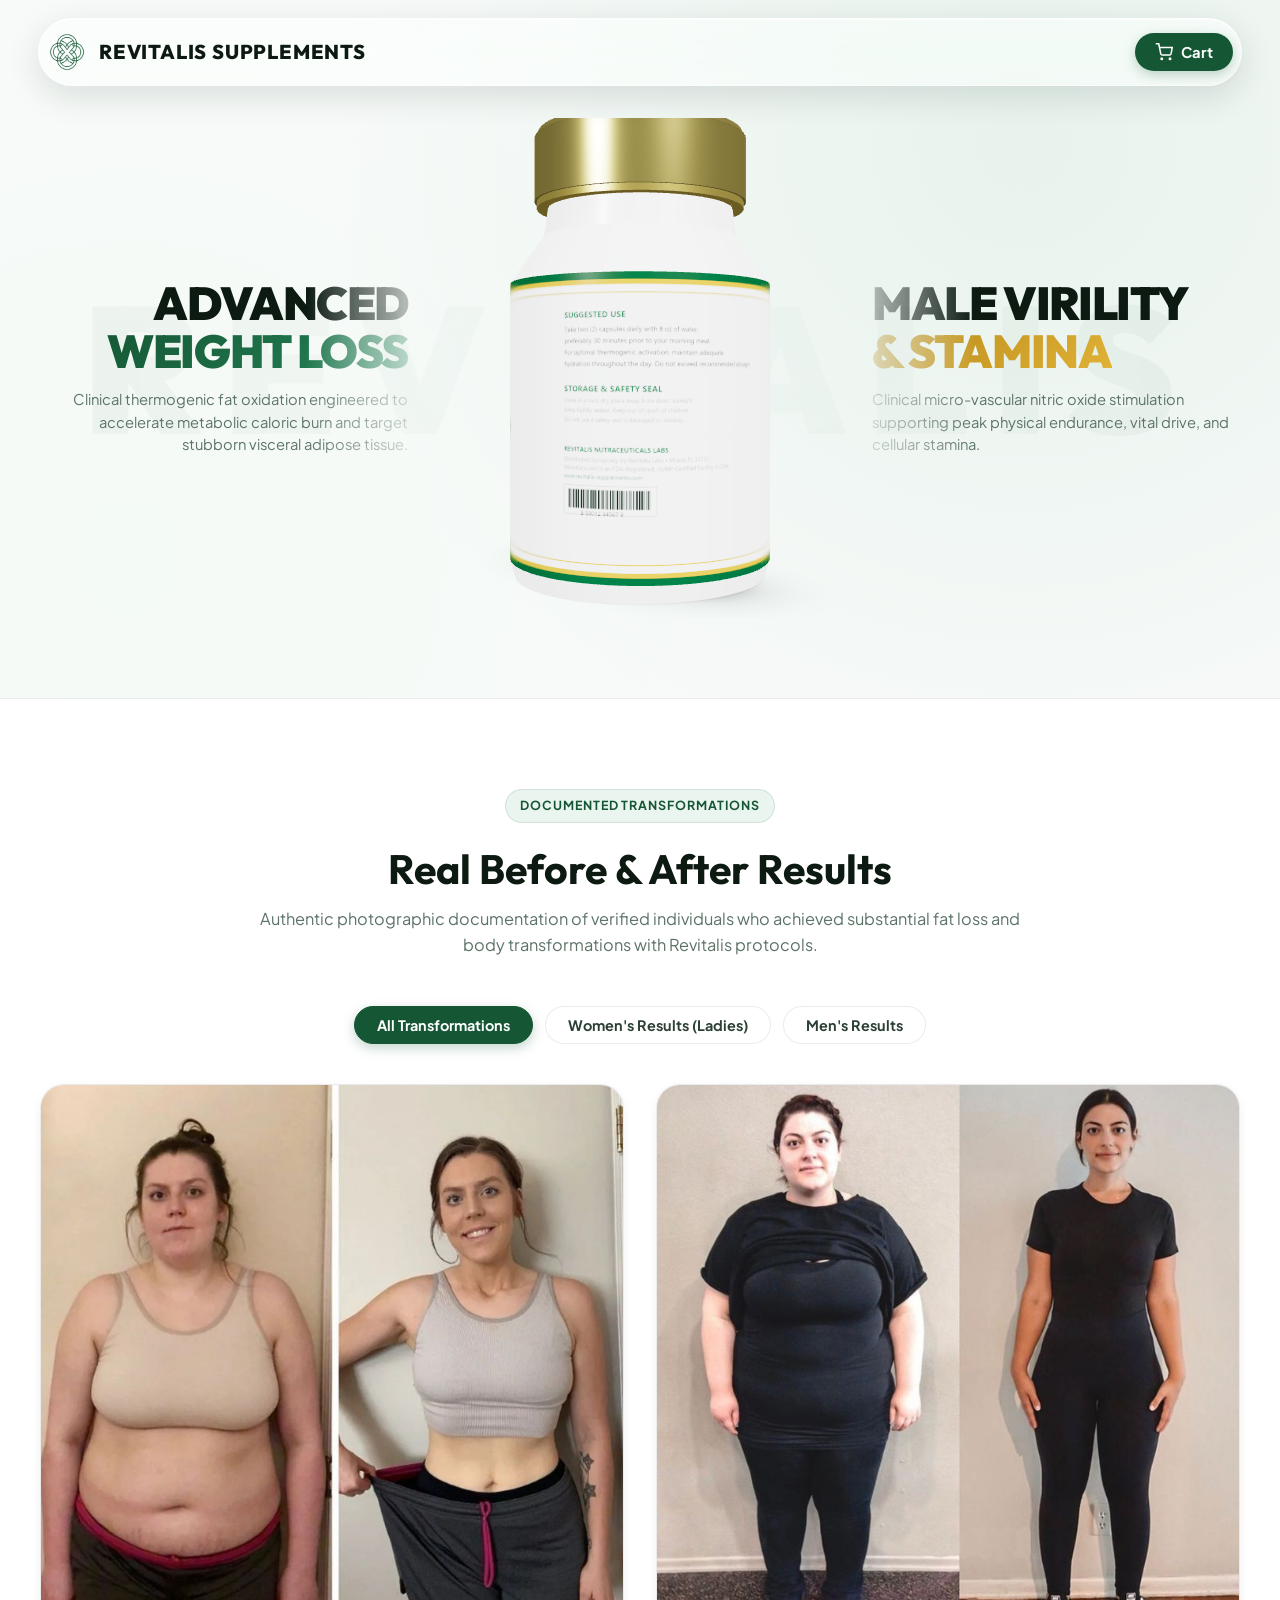
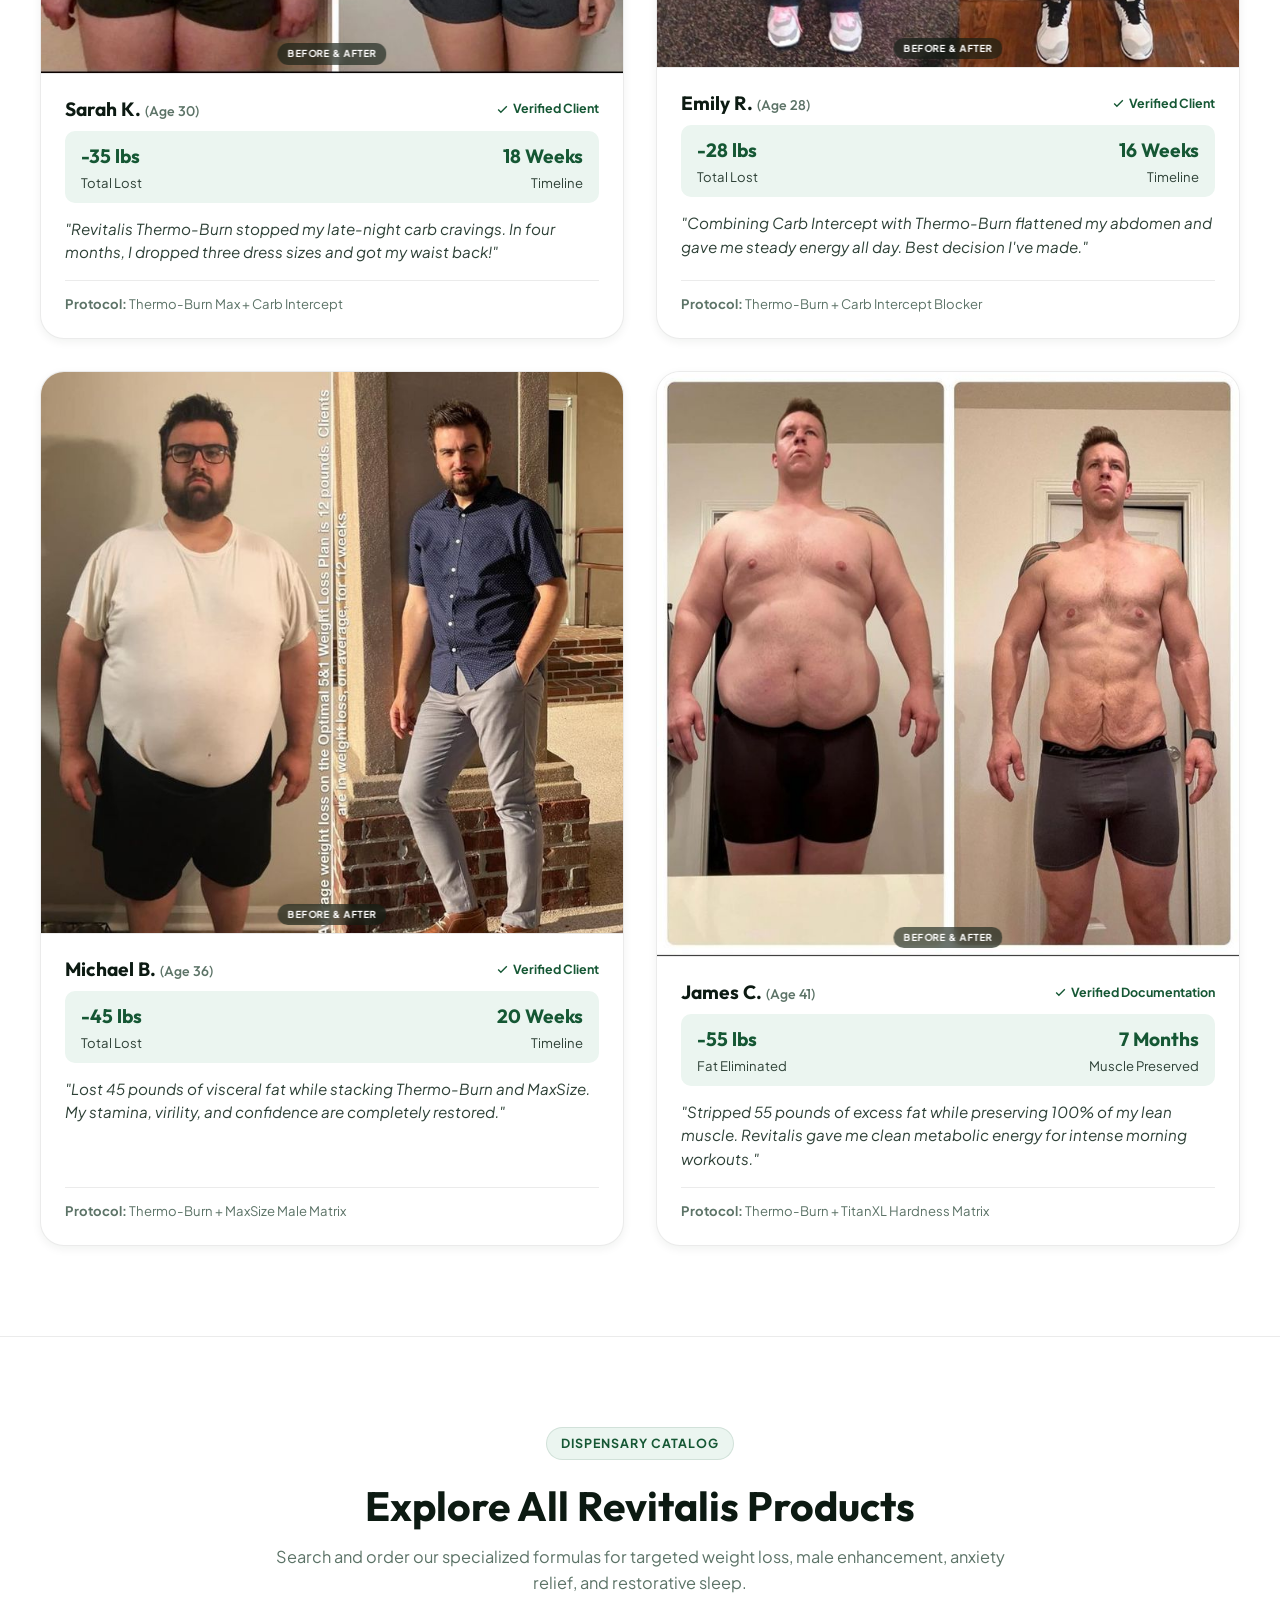
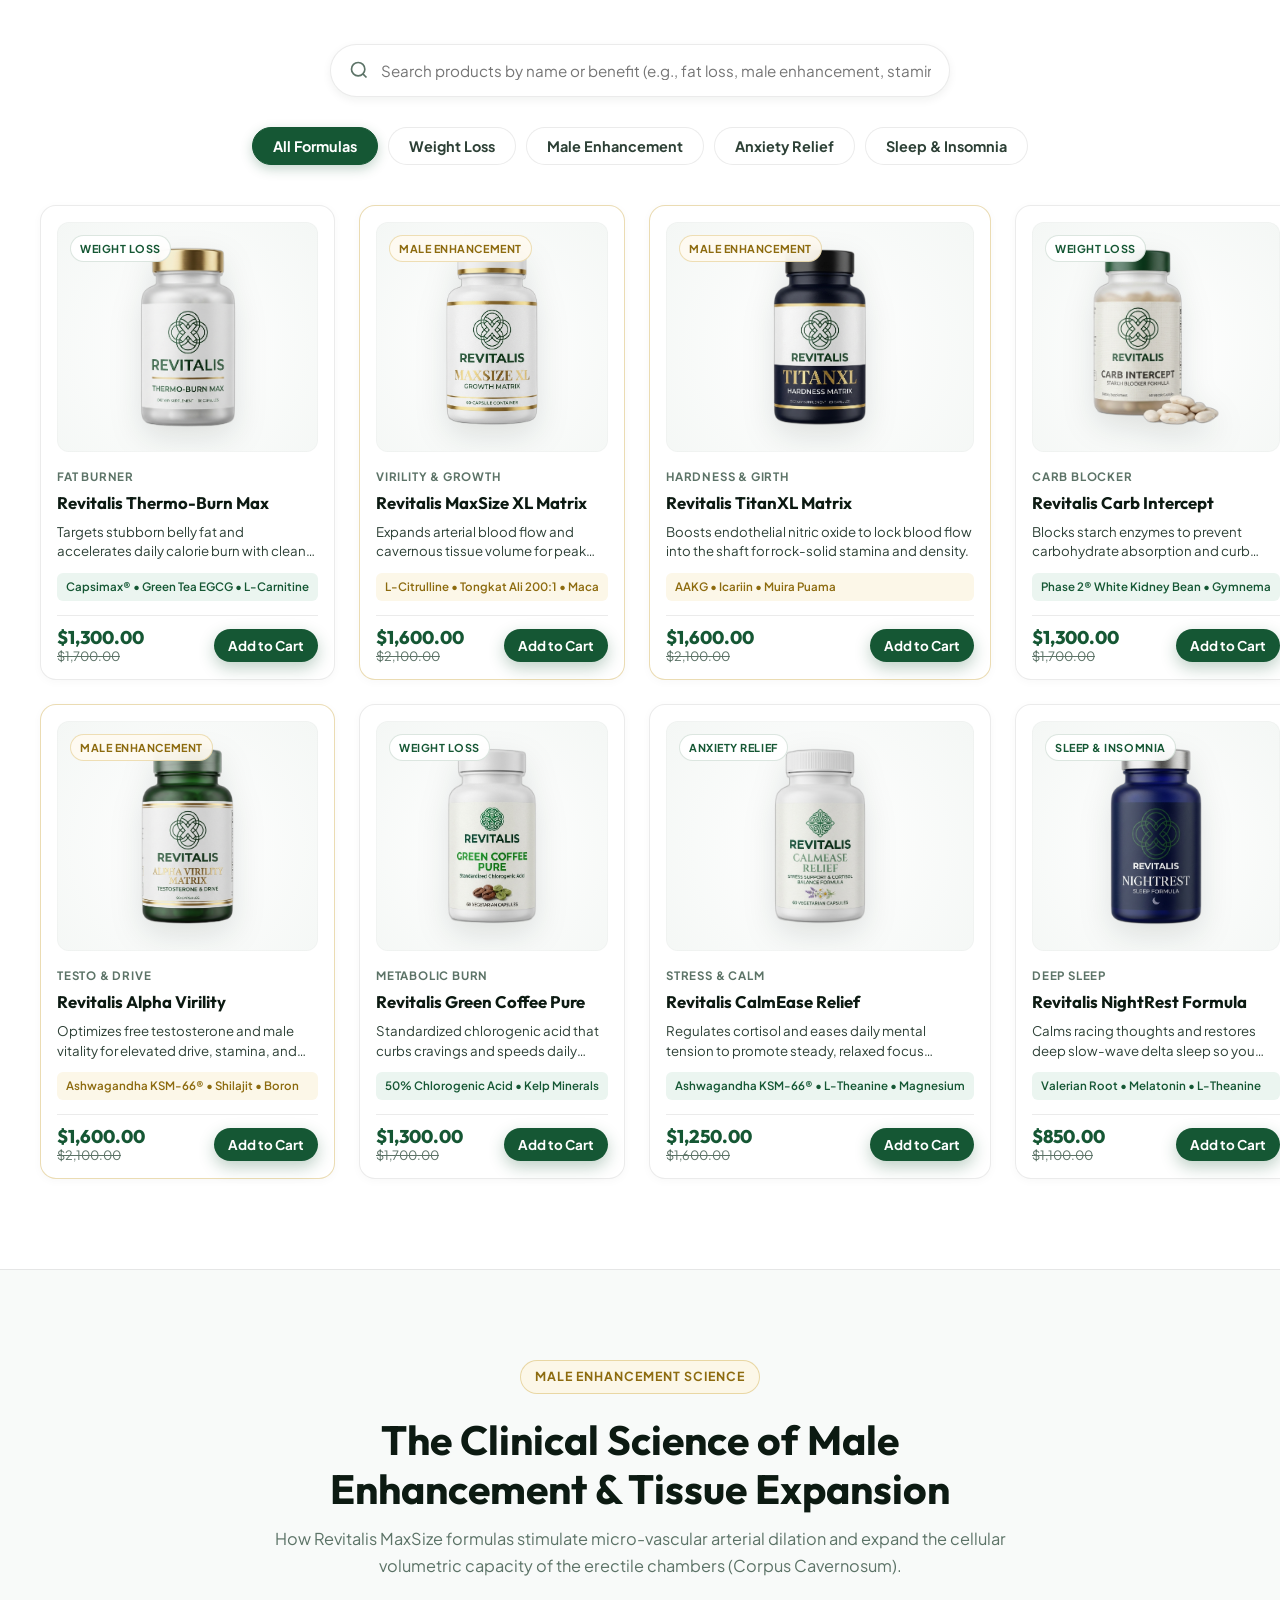
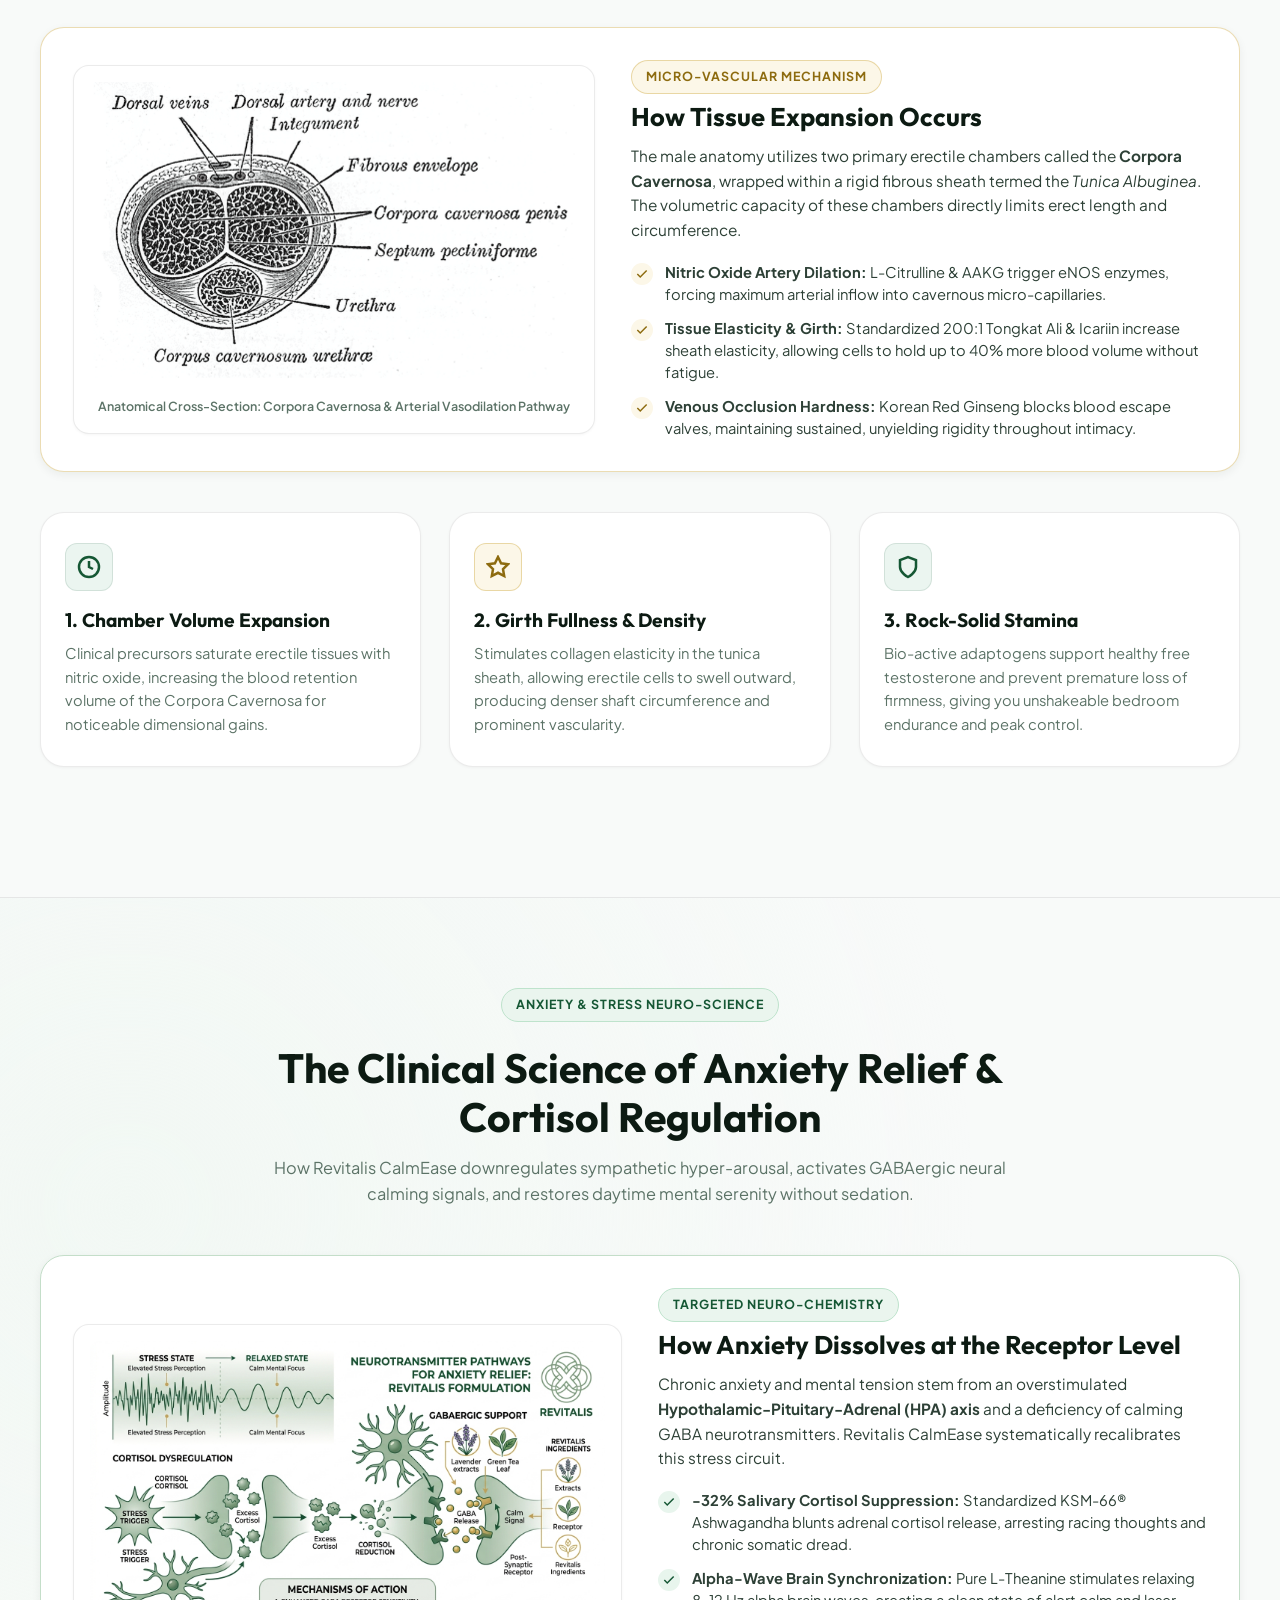
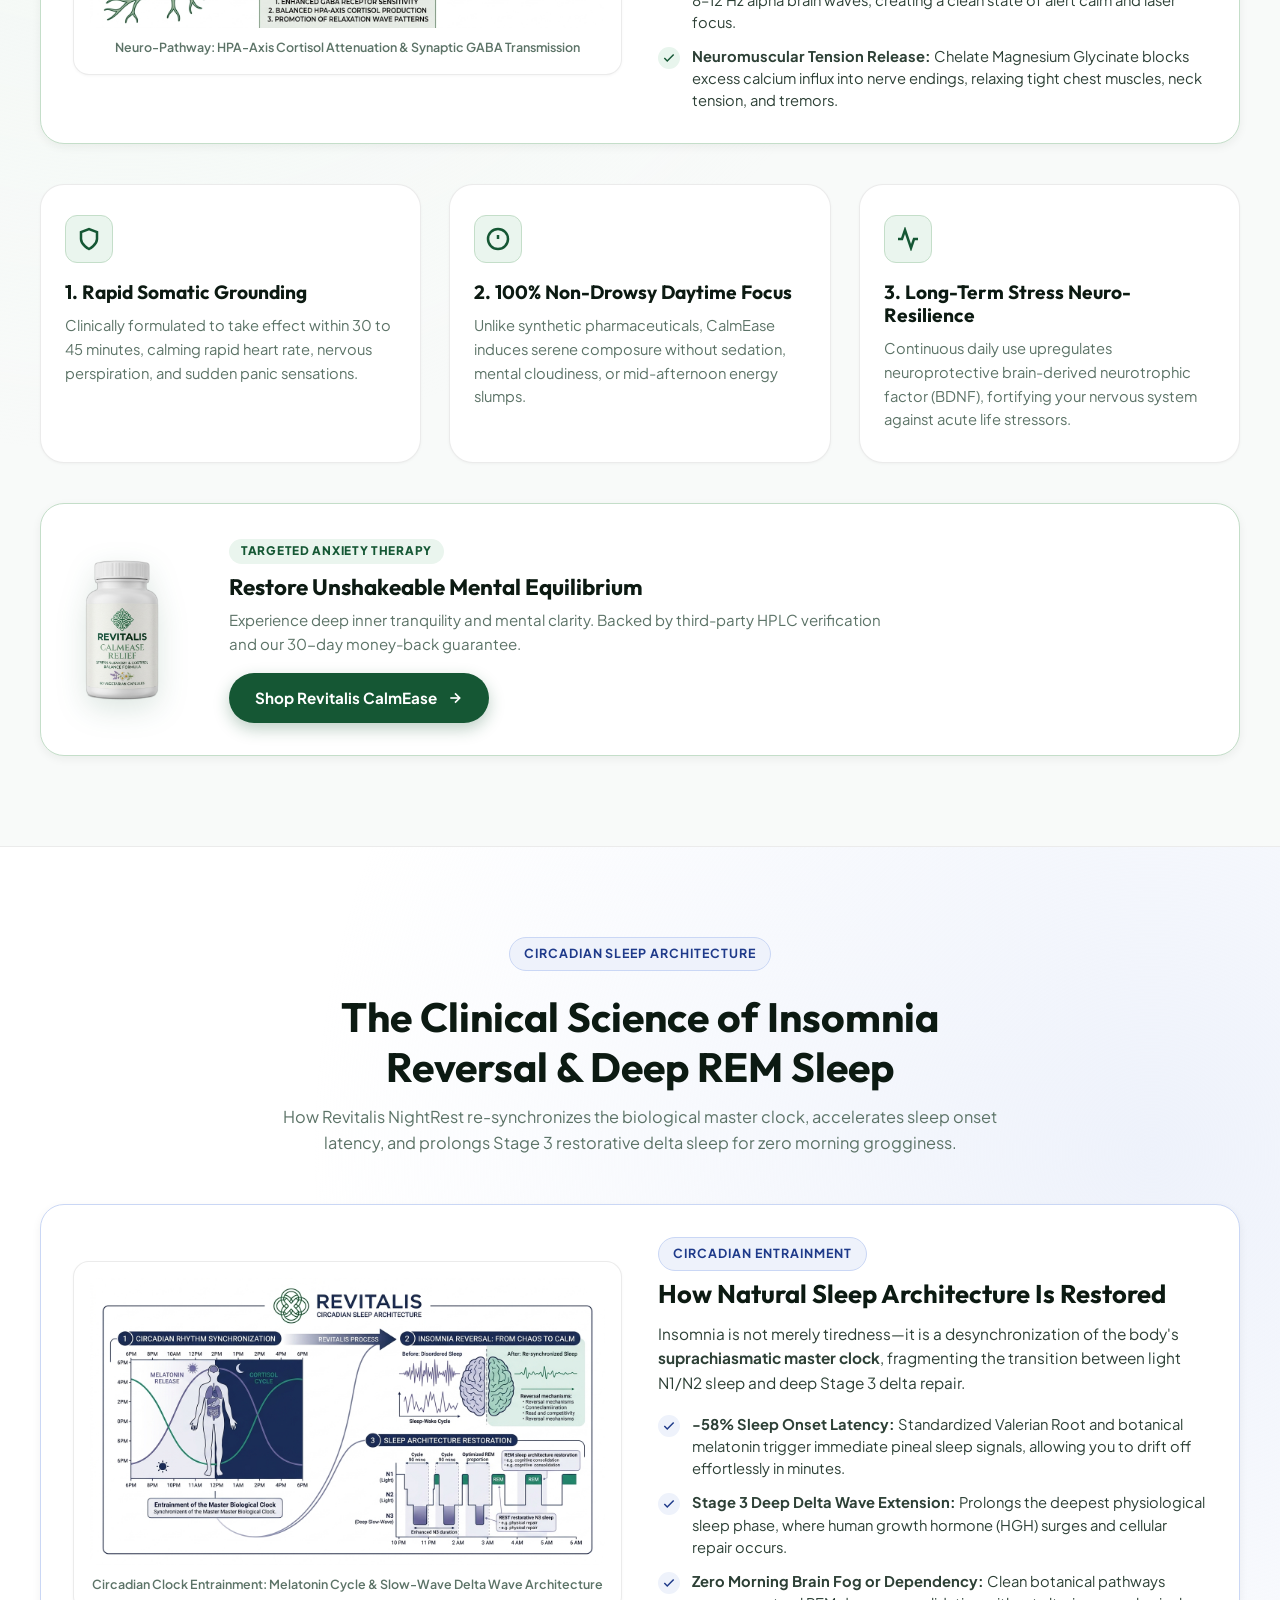
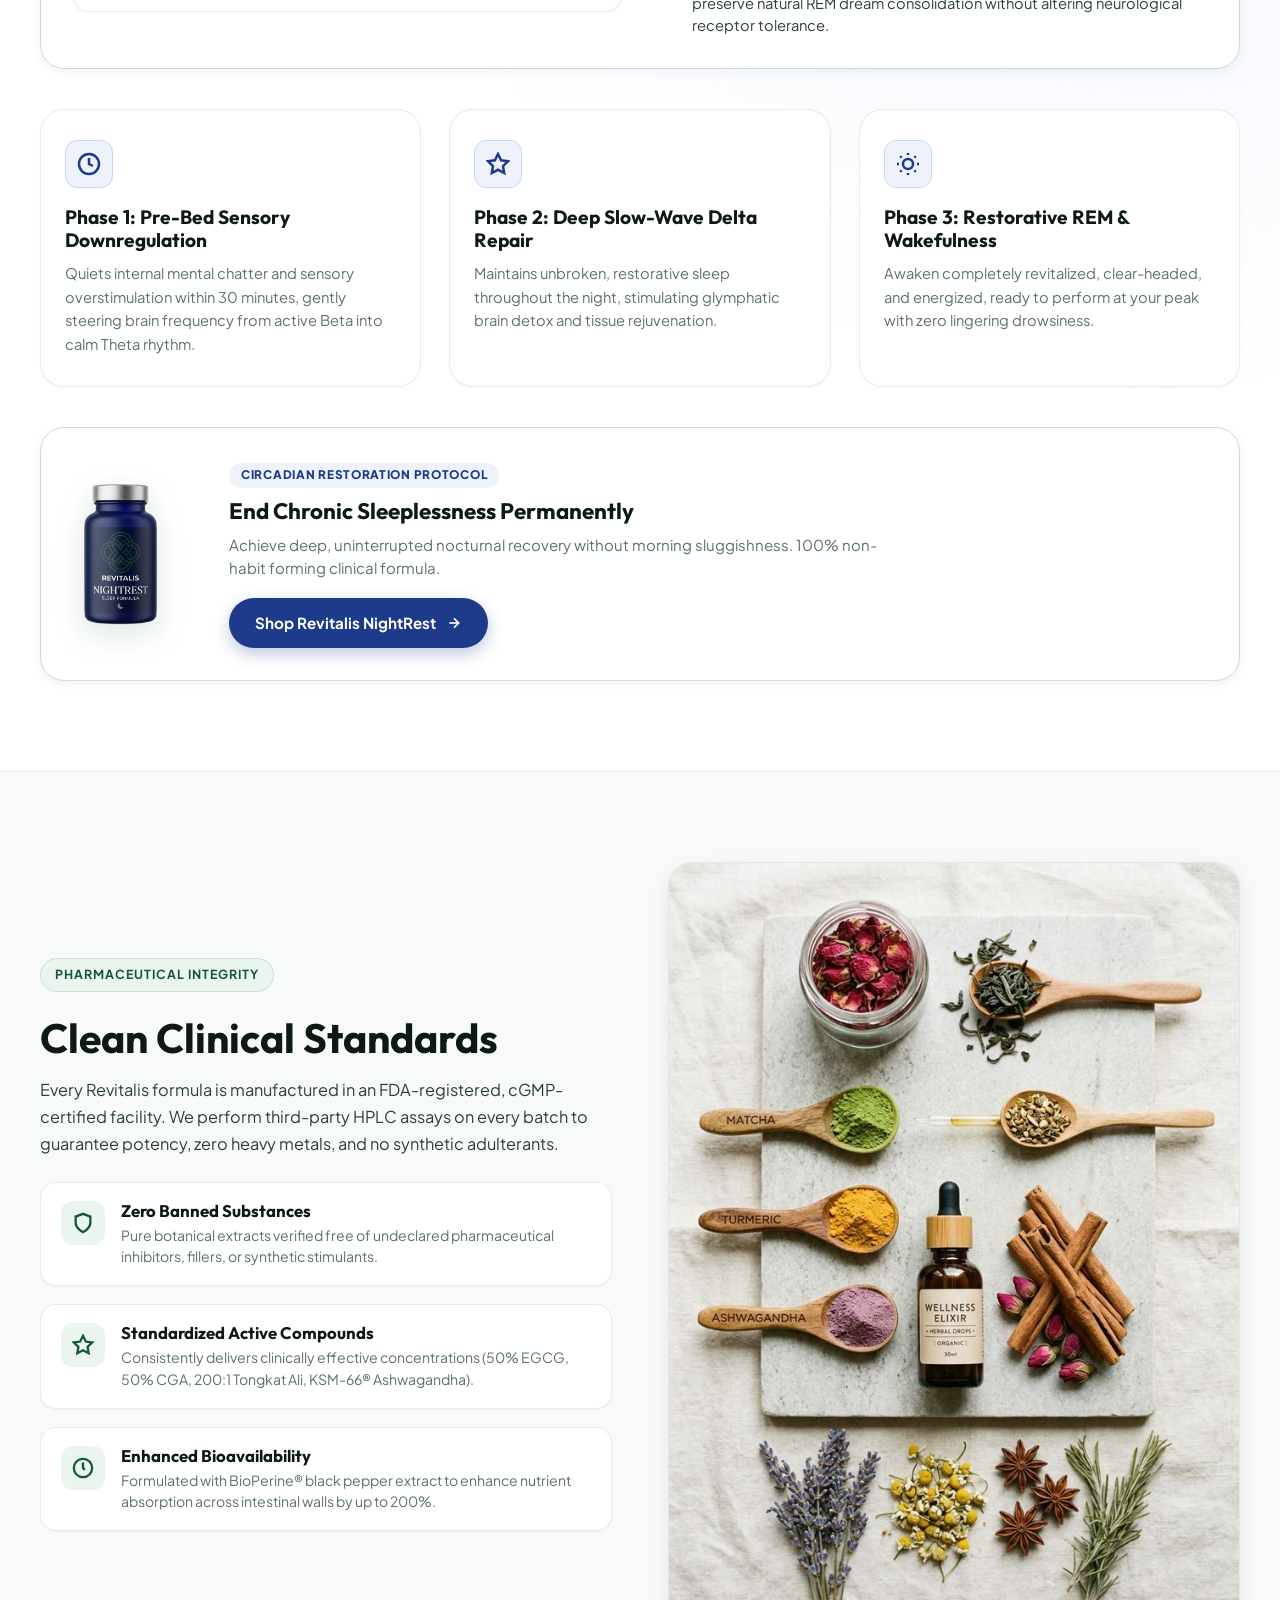
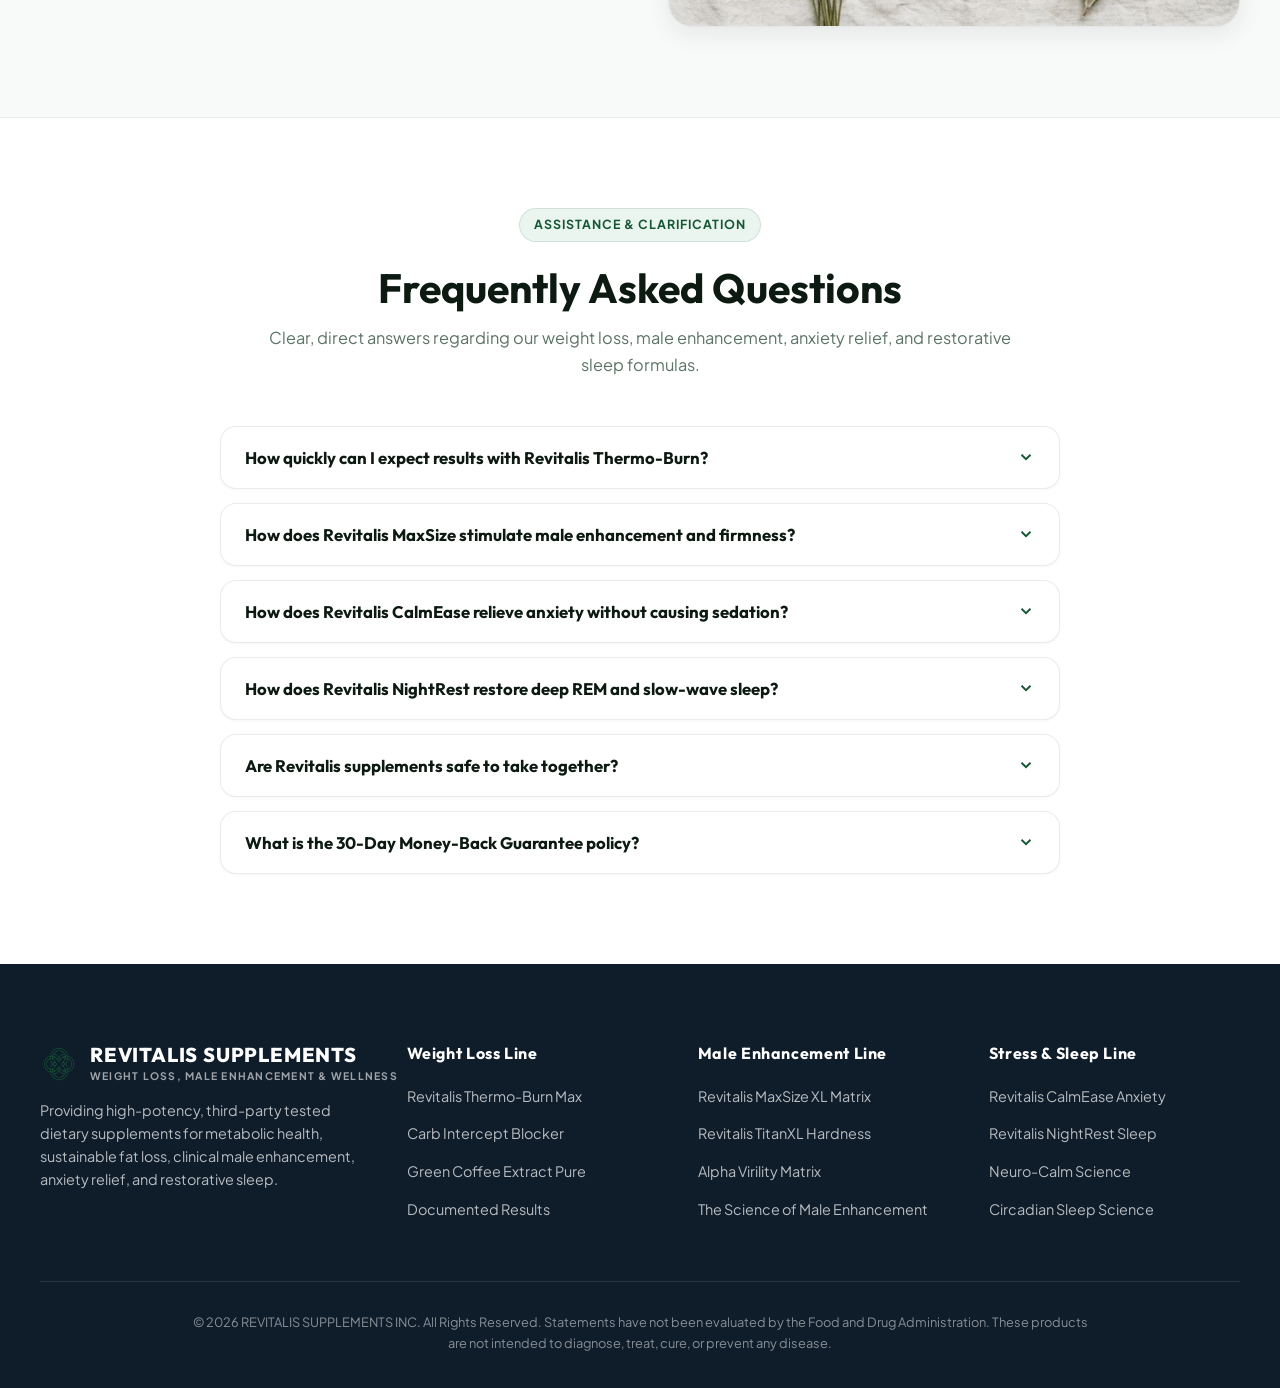
==== index.html @ 43b16574 "Initial commit - Revitalis Supplements website" ====
<!DOCTYPE html>
<html lang="en">
<head>
  <meta charset="UTF-8">
  <meta name="viewport" content="width=device-width, initial-scale=1.0, maximum-scale=5.0">
  <title>REVITALIS SUPPLEMENTS | Advanced Weight Loss & Male Enhancement Nutraceuticals</title>
  <meta name="description" content="Revitalis Supplements provides clinical-grade botanical formulas engineered for rapid metabolic fat oxidation, targeted weight loss, male enhancement, anxiety relief, and deep restorative sleep.">
  
  <!-- Modern Typography: Plus Jakarta Sans & Outfit -->
  <link rel="preconnect" href="https://fonts.googleapis.com">
  <link rel="preconnect" href="https://fonts.gstatic.com" crossorigin>
  <link href="https://fonts.googleapis.com/css2?family=Outfit:wght@400;500;600;700;800&family=Plus+Jakarta+Sans:wght@400;500;600;700&display=swap" rel="stylesheet">
  
  <!-- Stylesheet -->
  <link rel="stylesheet" href="styles.css">
</head>
<body>

  <!-- ===================================================================
       SITE HEADER (100% Mobile Responsive: Home & Cart Only)
       =================================================================== -->
  <header class="site-header" id="siteHeader">
    <div class="container header-inner">
      
      <!-- Brand Logo (Pure Logo Mark without Name + Typography) -->
      <a href="#hero" class="brand-logo" aria-label="Revitalis Supplements Home">
        <img src="assets/images/revitalis_logo.png" alt="Revitalis Supplements Emblem" class="brand-logo-img">
        <div class="brand-text">
          <span class="brand-name">REVITALIS SUPPLEMENTS</span>
        </div>
      </a>

      <!-- Clean Header Actions: Cart Only -->
      <div class="header-nav-group">
        
        <!-- Cart Trigger Button -->
        <button type="button" class="header-cart-btn open-cart-trigger" aria-label="Shopping Cart">
          <span class="icon-svg" style="width: 18px; height: 18px;">
            <svg viewBox="0 0 24 24" fill="none" stroke="currentColor" stroke-width="2">
              <circle cx="9" cy="21" r="1"></circle>
              <circle cx="20" cy="21" r="1"></circle>
              <path d="M1 1h4l2.68 13.39a2 2 0 0 0 2 1.61h9.72a2 2 0 0 0 2-1.61L23 6H6"></path>
            </svg>
          </span>
          <span class="header-cart-label">Cart</span>
          <span class="header-cart-badge cart-count-badge" id="cartCount" style="display: none;"></span>
        </button>
      </div>

    </div>
  </header>

  <main>
    <!-- ===================================================================
         HERO SECTION (Revitalis Supplements - Weight Loss & Male Enhancement)
         =================================================================== -->
    <section class="hero-section" id="hero">
      <div class="container hero-poster-content">
        
        <div class="hero-poster-stack">
          <!-- Background Brand Watermark with Center Mask Fade -->
          <div class="hero-backdrop-watermark" aria-hidden="true">
            <span>REVITALIS</span>
          </div>

          <!-- Left Flank: Advanced Lipolytic Weight Loss (Fades toward bottle) -->
          <div class="hero-wing hero-wing-left">
            <h2 class="hero-wing-headline">
              ADVANCED<br>
              <span class="highlight-emerald">WEIGHT LOSS</span>
            </h2>
            <p class="hero-wing-desc">
              Clinical thermogenic fat oxidation engineered to accelerate metabolic caloric burn and target stubborn visceral adipose tissue.
            </p>
          </div>

          <!-- Center Stage: 3D Interactive Bottle -->
          <div class="hero-poster-image-wrap" id="hero3DStage">
            <canvas id="heroBottleCanvas" class="hero-3d-canvas" aria-label="Interactive 360 degree 3D Revitalis Bottle"></canvas>
            <div class="spin-360-hint" id="spinHintBadge">
              <span class="icon-svg" style="width: 14px; height: 14px;">
                <svg viewBox="0 0 24 24" fill="none" stroke="currentColor" stroke-width="2"><path d="M21.5 2v6h-6M21.34 15.57a10 10 0 1 1-.57-8.38l5.67-5.67"/></svg>
              </span>
              Scroll or drag to rotate 360°
            </div>
            <img src="assets/images/revitalis_hero_bottle_isolated.png" alt="Revitalis Thermo-Burn Weight Loss Supplement Bottle" class="hero-poster-bottle-img hero-fallback-img" style="display: none;">
          </div>

          <!-- Right Flank: Clinical Male Virility & Stamina (Fades away from bottle) -->
          <div class="hero-wing hero-wing-right">
            <h2 class="hero-wing-headline">
              MALE VIRILITY<br>
              <span class="highlight-gold">&amp; STAMINA</span>
            </h2>
            <p class="hero-wing-desc">
              Clinical micro-vascular nitric oxide stimulation supporting peak physical endurance, vital drive, and cellular stamina.
            </p>
          </div>
        </div>

      </div>
    </section>

    <!-- ===================================================================
         SECTION: REAL TRANSFORMATIONS (2 Female, 2 Male - 4 Cards Total)
         =================================================================== -->
    <section class="section-transformations" id="transformations">
      <div class="container">
        
        <div class="section-head-center">
          <div class="eyebrow-tag">Documented Transformations</div>
          <h2>Real Before & After Results</h2>
          <p>Authentic photographic documentation of verified individuals who achieved substantial fat loss and body transformations with Revitalis protocols.</p>
        </div>

        <!-- Filter Tabs for Transformations -->
        <div class="transformation-filter-bar">
          <button type="button" class="trans-filter-btn active" data-trans-filter="all">All Transformations</button>
          <button type="button" class="trans-filter-btn" data-trans-filter="women">Women's Results (Ladies)</button>
          <button type="button" class="trans-filter-btn" data-trans-filter="men">Men's Results</button>
        </div>

        <div class="transformations-grid">
          
          <!-- Female 1: Sarah K. -->
          <article class="transformation-card" data-gender="women">
            <div class="transform-photo-wrap">
              <img src="assets/images/transformation_sarah.jpg" alt="Sarah K. before and after weight loss transformation" class="transform-photo" loading="lazy">
              <div class="transform-photo-label">Before &amp; After</div>
            </div>
            <div class="transform-meta-body">
              <div class="client-name-row">
                <h3>Sarah K. <span class="client-age">(Age 30)</span></h3>
                <span class="verified-tag">
                  <span class="icon-svg" style="width: 13px; height: 13px;">
                    <svg viewBox="0 0 24 24" fill="none" stroke="currentColor" stroke-width="2.5"><polyline points="20 6 9 17 4 12"></polyline></svg>
                  </span>
                  Verified Client
                </span>
              </div>
              
              <div class="transform-stat-bar">
                <div class="stat-metric">
                  <strong>-35 lbs</strong>
                  <span>Total Lost</span>
                </div>
                <div class="stat-metric" style="text-align: right;">
                  <strong>18 Weeks</strong>
                  <span>Timeline</span>
                </div>
              </div>

              <p class="transform-quote">
                "Revitalis Thermo-Burn stopped my late-night carb cravings. In four months, I dropped three dress sizes and got my waist back!"
              </p>

              <div class="transform-products-used">
                <strong>Protocol:</strong> Thermo-Burn Max + Carb Intercept
              </div>
            </div>
          </article>

          <!-- Female 2: Emily R. -->
          <article class="transformation-card" data-gender="women">
            <div class="transform-photo-wrap">
              <img src="assets/images/transformation_emily.jpg" alt="Emily R. before and after weight loss transformation" class="transform-photo" loading="lazy">
              <div class="transform-photo-label">Before &amp; After</div>
            </div>
            <div class="transform-meta-body">
              <div class="client-name-row">
                <h3>Emily R. <span class="client-age">(Age 28)</span></h3>
                <span class="verified-tag">
                  <span class="icon-svg" style="width: 13px; height: 13px;">
                    <svg viewBox="0 0 24 24" fill="none" stroke="currentColor" stroke-width="2.5"><polyline points="20 6 9 17 4 12"></polyline></svg>
                  </span>
                  Verified Client
                </span>
              </div>
              
              <div class="transform-stat-bar">
                <div class="stat-metric">
                  <strong>-28 lbs</strong>
                  <span>Total Lost</span>
                </div>
                <div class="stat-metric" style="text-align: right;">
                  <strong>16 Weeks</strong>
                  <span>Timeline</span>
                </div>
              </div>

              <p class="transform-quote">
                "Combining Carb Intercept with Thermo-Burn flattened my abdomen and gave me steady energy all day. Best decision I've made."
              </p>

              <div class="transform-products-used">
                <strong>Protocol:</strong> Thermo-Burn + Carb Intercept Blocker
              </div>
            </div>
          </article>

          <!-- Male 1: Michael B. -->
          <article class="transformation-card" data-gender="men">
            <div class="transform-photo-wrap">
              <img src="assets/images/transformation_michael.jpg" alt="Michael B. before and after body transformation" class="transform-photo" loading="lazy">
              <div class="transform-photo-label">Before &amp; After</div>
            </div>
            <div class="transform-meta-body">
              <div class="client-name-row">
                <h3>Michael B. <span class="client-age">(Age 36)</span></h3>
                <span class="verified-tag">
                  <span class="icon-svg" style="width: 13px; height: 13px;">
                    <svg viewBox="0 0 24 24" fill="none" stroke="currentColor" stroke-width="2.5"><polyline points="20 6 9 17 4 12"></polyline></svg>
                  </span>
                  Verified Client
                </span>
              </div>
              
              <div class="transform-stat-bar">
                <div class="stat-metric">
                  <strong>-45 lbs</strong>
                  <span>Total Lost</span>
                </div>
                <div class="stat-metric" style="text-align: right;">
                  <strong>20 Weeks</strong>
                  <span>Timeline</span>
                </div>
              </div>

              <p class="transform-quote">
                "Lost 45 pounds of visceral fat while stacking Thermo-Burn and MaxSize. My stamina, virility, and confidence are completely restored."
              </p>

              <div class="transform-products-used">
                <strong>Protocol:</strong> Thermo-Burn + MaxSize Male Matrix
              </div>
            </div>
          </article>

          <!-- Male 2: Jessica (real waist progress photo) -->
          <article class="transformation-card" data-gender="men">
            <div class="transform-photo-wrap">
              <img src="assets/images/transformation_jessica.jpg" alt="James C. body transformation documented result" class="transform-photo" loading="lazy">
              <div class="transform-photo-label">Before &amp; After</div>
            </div>
            <div class="transform-meta-body">
              <div class="client-name-row">
                <h3>James C. <span class="client-age">(Age 41)</span></h3>
                <span class="verified-tag">
                  <span class="icon-svg" style="width: 13px; height: 13px;">
                    <svg viewBox="0 0 24 24" fill="none" stroke="currentColor" stroke-width="2.5"><polyline points="20 6 9 17 4 12"></polyline></svg>
                  </span>
                  Verified Documentation
                </span>
              </div>
              
              <div class="transform-stat-bar">
                <div class="stat-metric">
                  <strong>-55 lbs</strong>
                  <span>Fat Eliminated</span>
                </div>
                <div class="stat-metric" style="text-align: right;">
                  <strong>7 Months</strong>
                  <span>Muscle Preserved</span>
                </div>
              </div>

              <p class="transform-quote">
                "Stripped 55 pounds of excess fat while preserving 100% of my lean muscle. Revitalis gave me clean metabolic energy for intense morning workouts."
              </p>

              <div class="transform-products-used">
                <strong>Protocol:</strong> Thermo-Burn + TitanXL Hardness Matrix
              </div>
            </div>
          </article>

        </div>

      </div>
    </section>

    <!-- ===================================================================
         SECTION: PRODUCTS SECTION (Full Dispensary & Live Search)
         =================================================================== -->
    <section class="section-catalog" id="catalog">
      <div class="container">
        
        <div class="section-head-center">
          <div class="eyebrow-tag">Dispensary Catalog</div>
          <h2>Explore All Revitalis Products</h2>
          <p>Search and order our specialized formulas for targeted weight loss, male enhancement, anxiety relief, and restorative sleep.</p>
        </div>

        <!-- Real-Time Product Search Bar -->
        <div class="product-search-container">
          <div class="search-input-frame">
            <span class="icon-svg search-icon-svg" style="width: 20px; height: 20px;">
              <svg viewBox="0 0 24 24" fill="none" stroke="currentColor" stroke-width="2">
                <circle cx="11" cy="11" r="8"></circle>
                <line x1="21" y1="21" x2="16.65" y2="16.65"></line>
              </svg>
            </span>
            <input 
              type="text" 
              id="productSearchInput" 
              class="product-search-input" 
              placeholder="Search products by name or benefit (e.g., fat loss, male enhancement, stamina, anxiety, sleep)..." 
              aria-label="Search dispensary products"
            >
            <button type="button" id="btnClearSearch" class="btn-clear-search" style="display: none;" aria-label="Clear search">
              <span class="icon-svg" style="width: 16px; height: 16px;">
                <svg viewBox="0 0 24 24" fill="none" stroke="currentColor" stroke-width="2.5"><line x1="18" y1="6" x2="6" y2="18"></line><line x1="6" y1="6" x2="18" y2="18"></line></svg>
              </span>
            </button>
          </div>
        </div>

        <!-- Category Filter Tabs -->
        <div class="catalog-filter-bar">
          <button type="button" class="filter-btn active" data-filter="all">All Formulas</button>
          <button type="button" class="filter-btn" data-filter="weight-loss">Weight Loss</button>
          <button type="button" class="filter-btn" data-filter="male-enhancement">Male Enhancement</button>
          <button type="button" class="filter-btn" data-filter="anxiety">Anxiety Relief</button>
          <button type="button" class="filter-btn" data-filter="insomnia">Sleep &amp; Insomnia</button>
        </div>

        <!-- Products Grid Container -->
        <div class="catalog-grid" id="catalogProductsGrid">
          
          <!-- Product 1: Revitalis Thermo-Burn Max -->
          <article class="catalog-card" data-id="thermo-burn" data-category="weight-loss">
            <div class="catalog-img-container">
              <span class="card-category-badge">Weight Loss</span>
              <img src="assets/images/revitalis_hero_bottle_isolated.png" alt="Revitalis Thermo-Burn Weight Loss Bottle" loading="lazy">
            </div>
            <div class="catalog-details">
              <div class="catalog-header-meta">
                <span class="catalog-cat-name">Fat Burner</span>
              </div>
              <h3 class="catalog-title">Revitalis Thermo-Burn Max</h3>
              <p class="catalog-desc">
                Targets stubborn belly fat and accelerates daily calorie burn with clean, sustained energy.
              </p>
              <div class="catalog-actives-tag">Capsimax® • Green Tea EGCG • L-Carnitine</div>
              <div class="catalog-footer-row">
                <div class="catalog-price-wrap">
                  <span class="catalog-price-num">$1,300.00</span>
                  <span class="catalog-oldprice-num">$1,700.00</span>
                </div>
                <button type="button" class="btn btn-primary btn-sm btn-card-buy" data-id="thermo-burn" aria-label="Add Thermo-Burn to Cart">
                  Add to Cart
                </button>
              </div>
            </div>
          </article>

          <!-- Product 2: Revitalis MaxSize XL Matrix -->
          <article class="catalog-card featured-gold" data-id="revitalis-maxsize" data-category="male-enhancement">
            <div class="catalog-img-container">
              <span class="card-category-badge gold">Male Enhancement</span>
              <img src="assets/images/revitalis_maxsize_isolated.png" alt="Revitalis MaxSize Male Performance Bottle" loading="lazy">
            </div>
            <div class="catalog-details">
              <div class="catalog-header-meta">
                <span class="catalog-cat-name">Virility &amp; Growth</span>
              </div>
              <h3 class="catalog-title">Revitalis MaxSize XL Matrix</h3>
              <p class="catalog-desc">
                Expands arterial blood flow and cavernous tissue volume for peak fullness, firmness, and stamina.
              </p>
              <div class="catalog-actives-tag">L-Citrulline • Tongkat Ali 200:1 • Maca</div>
              <div class="catalog-footer-row">
                <div class="catalog-price-wrap">
                  <span class="catalog-price-num">$1,600.00</span>
                  <span class="catalog-oldprice-num">$2,100.00</span>
                </div>
                <button type="button" class="btn btn-primary btn-sm btn-card-buy" data-id="revitalis-maxsize" aria-label="Add MaxSize to Cart">
                  Add to Cart
                </button>
              </div>
            </div>
          </article>

          <!-- Product 3: Revitalis TitanXL Matrix -->
          <article class="catalog-card featured-gold" data-id="titan-xl" data-category="male-enhancement">
            <div class="catalog-img-container">
              <span class="card-category-badge gold">Male Enhancement</span>
              <img src="assets/images/revitalis_titan_xl_isolated.png" alt="Revitalis TitanXL Male Enhancement Bottle" loading="lazy">
            </div>
            <div class="catalog-details">
              <div class="catalog-header-meta">
                <span class="catalog-cat-name">Hardness &amp; Girth</span>
              </div>
              <h3 class="catalog-title">Revitalis TitanXL Matrix</h3>
              <p class="catalog-desc">
                Boosts endothelial nitric oxide to lock blood flow into the shaft for rock-solid stamina and density.
              </p>
              <div class="catalog-actives-tag">AAKG • Icariin • Muira Puama</div>
              <div class="catalog-footer-row">
                <div class="catalog-price-wrap">
                  <span class="catalog-price-num">$1,600.00</span>
                  <span class="catalog-oldprice-num">$2,100.00</span>
                </div>
                <button type="button" class="btn btn-primary btn-sm btn-card-buy" data-id="titan-xl" aria-label="Add TitanXL to Cart">
                  Add to Cart
                </button>
              </div>
            </div>
          </article>

          <!-- Product 4: Revitalis Carb Intercept -->
          <article class="catalog-card" data-id="carb-intercept" data-category="weight-loss">
            <div class="catalog-img-container">
              <span class="card-category-badge">Weight Loss</span>
              <img src="assets/images/revitalis_carb_intercept_isolated.png" alt="Revitalis White Kidney Bean Carb Intercept Bottle" loading="lazy">
            </div>
            <div class="catalog-details">
              <div class="catalog-header-meta">
                <span class="catalog-cat-name">Carb Blocker</span>
              </div>
              <h3 class="catalog-title">Revitalis Carb Intercept</h3>
              <p class="catalog-desc">
                Blocks starch enzymes to prevent carbohydrate absorption and curb post-meal fat storage.
              </p>
              <div class="catalog-actives-tag">Phase 2® White Kidney Bean • Gymnema</div>
              <div class="catalog-footer-row">
                <div class="catalog-price-wrap">
                  <span class="catalog-price-num">$1,300.00</span>
                  <span class="catalog-oldprice-num">$1,700.00</span>
                </div>
                <button type="button" class="btn btn-primary btn-sm btn-card-buy" data-id="carb-intercept" aria-label="Add Carb Intercept to Cart">
                  Add to Cart
                </button>
              </div>
            </div>
          </article>

          <!-- Product 5: Revitalis Alpha Virility -->
          <article class="catalog-card featured-gold" data-id="alpha-virility" data-category="male-enhancement">
            <div class="catalog-img-container">
              <span class="card-category-badge gold">Male Enhancement</span>
              <img src="assets/images/revitalis_alpha_virility_isolated.png" alt="Revitalis Alpha Virility Bottle" loading="lazy">
            </div>
            <div class="catalog-details">
              <div class="catalog-header-meta">
                <span class="catalog-cat-name">Testo &amp; Drive</span>
              </div>
              <h3 class="catalog-title">Revitalis Alpha Virility</h3>
              <p class="catalog-desc">
                Optimizes free testosterone and male vitality for elevated drive, stamina, and energy.
              </p>
              <div class="catalog-actives-tag">Ashwagandha KSM-66® • Shilajit • Boron</div>
              <div class="catalog-footer-row">
                <div class="catalog-price-wrap">
                  <span class="catalog-price-num">$1,600.00</span>
                  <span class="catalog-oldprice-num">$2,100.00</span>
                </div>
                <button type="button" class="btn btn-primary btn-sm btn-card-buy" data-id="alpha-virility" aria-label="Add Alpha Virility to Cart">
                  Add to Cart
                </button>
              </div>
            </div>
          </article>

          <!-- Product 6: Revitalis Green Coffee Pure -->
          <article class="catalog-card" data-id="green-coffee" data-category="weight-loss">
            <div class="catalog-img-container">
              <span class="card-category-badge">Weight Loss</span>
              <img src="assets/images/revitalis_green_coffee_isolated.png" alt="Revitalis Green Coffee Bean Pure Bottle" loading="lazy">
            </div>
            <div class="catalog-details">
              <div class="catalog-header-meta">
                <span class="catalog-cat-name">Metabolic Burn</span>
              </div>
              <h3 class="catalog-title">Revitalis Green Coffee Pure</h3>
              <p class="catalog-desc">
                Standardized chlorogenic acid that curbs cravings and speeds daily metabolic fat burn.
              </p>
              <div class="catalog-actives-tag">50% Chlorogenic Acid • Kelp Minerals</div>
              <div class="catalog-footer-row">
                <div class="catalog-price-wrap">
                  <span class="catalog-price-num">$1,300.00</span>
                  <span class="catalog-oldprice-num">$1,700.00</span>
                </div>
                <button type="button" class="btn btn-primary btn-sm btn-card-buy" data-id="green-coffee" aria-label="Add Green Coffee to Cart">
                  Add to Cart
                </button>
              </div>
            </div>
          </article>

          <!-- Product 7: Revitalis CalmEase Relief -->
          <article class="catalog-card" data-id="calmease" data-category="anxiety">
            <div class="catalog-img-container">
              <span class="card-category-badge">Anxiety Relief</span>
              <img src="assets/images/revitalis_calmease_isolated.png" alt="Revitalis CalmEase Anxiety Relief Bottle" loading="lazy">
            </div>
            <div class="catalog-details">
              <div class="catalog-header-meta">
                <span class="catalog-cat-name">Stress &amp; Calm</span>
              </div>
              <h3 class="catalog-title">Revitalis CalmEase Relief</h3>
              <p class="catalog-desc">
                Regulates cortisol and eases daily mental tension to promote steady, relaxed focus without drowsiness.
              </p>
              <div class="catalog-actives-tag">Ashwagandha KSM-66® • L-Theanine • Magnesium</div>
              <div class="catalog-footer-row">
                <div class="catalog-price-wrap">
                  <span class="catalog-price-num">$1,250.00</span>
                  <span class="catalog-oldprice-num">$1,600.00</span>
                </div>
                <button type="button" class="btn btn-primary btn-sm btn-card-buy" data-id="calmease" aria-label="Add CalmEase to Cart">
                  Add to Cart
                </button>
              </div>
            </div>
          </article>

          <!-- Product 8: Revitalis NightRest Formula -->
          <article class="catalog-card" data-id="nightrest" data-category="insomnia">
            <div class="catalog-img-container">
              <span class="card-category-badge">Sleep &amp; Insomnia</span>
              <img src="assets/images/revitalis_nightrest_isolated.png" alt="Revitalis NightRest Sleep and Insomnia Formula Bottle" loading="lazy">
            </div>
            <div class="catalog-details">
              <div class="catalog-header-meta">
                <span class="catalog-cat-name">Deep Sleep</span>
              </div>
              <h3 class="catalog-title">Revitalis NightRest Formula</h3>
              <p class="catalog-desc">
                Calms racing thoughts and restores deep slow-wave delta sleep so you wake fully refreshed.
              </p>
              <div class="catalog-actives-tag">Valerian Root • Melatonin • L-Theanine</div>
              <div class="catalog-footer-row">
                <div class="catalog-price-wrap">
                  <span class="catalog-price-num">$850.00</span>
                  <span class="catalog-oldprice-num">$1,100.00</span>
                </div>
                <button type="button" class="btn btn-primary btn-sm btn-card-buy" data-id="nightrest" aria-label="Add NightRest to Cart">
                  Add to Cart
                </button>
              </div>
            </div>
          </article>

        </div>

      </div>
    </section>

    <!-- ===================================================================
         SECTION: MALE ENHANCEMENT CLINICAL SCIENCE (Minimal Light Theme)
         =================================================================== -->
    <section class="section-mens-performance" id="mens-performance">
      <div class="container">

        <div class="section-head-center">
          <div class="eyebrow-tag gold">Male Enhancement Science</div>
          <h2>The Clinical Science of Male Enhancement &amp; Tissue Expansion</h2>
          <p>How Revitalis MaxSize formulas stimulate micro-vascular arterial dilation and expand the cellular volumetric capacity of the erectile chambers (Corpus Cavernosum).</p>
        </div>

        <!-- Anatomical Cross-Section Diagram Showcase -->
        <div class="mens-diagram-card">
          <div class="diagram-visual-col">
            <div class="diagram-frame">
              <img src="assets/images/penile_expansion_diagram.png" alt="Clinical anatomical cross section showing Corpora Cavernosa erectile chambers" class="anatomy-diagram-img" loading="lazy">
              <div class="diagram-caption">Anatomical Cross-Section: Corpora Cavernosa &amp; Arterial Vasodilation Pathway</div>
            </div>
          </div>
          <div class="diagram-info-col">
            <div class="eyebrow-tag gold" style="margin-bottom: 8px;">Micro-Vascular Mechanism</div>
            <h3>How Tissue Expansion Occurs</h3>
            <p>
              The male anatomy utilizes two primary erectile chambers called the <strong>Corpora Cavernosa</strong>, wrapped within a rigid fibrous sheath termed the <em>Tunica Albuginea</em>. The volumetric capacity of these chambers directly limits erect length and circumference.
            </p>
            <ul class="mechanism-checklist">
              <li>
                <span class="check-icon">
                  <svg viewBox="0 0 24 24" fill="none" stroke="currentColor" stroke-width="2.5"><polyline points="20 6 9 17 4 12"></polyline></svg>
                </span>
                <span><strong>Nitric Oxide Artery Dilation:</strong> L-Citrulline &amp; AAKG trigger eNOS enzymes, forcing maximum arterial inflow into cavernous micro-capillaries.</span>
              </li>
              <li>
                <span class="check-icon">
                  <svg viewBox="0 0 24 24" fill="none" stroke="currentColor" stroke-width="2.5"><polyline points="20 6 9 17 4 12"></polyline></svg>
                </span>
                <span><strong>Tissue Elasticity &amp; Girth:</strong> Standardized 200:1 Tongkat Ali &amp; Icariin increase sheath elasticity, allowing cells to hold up to 40% more blood volume without fatigue.</span>
              </li>
              <li>
                <span class="check-icon">
                  <svg viewBox="0 0 24 24" fill="none" stroke="currentColor" stroke-width="2.5"><polyline points="20 6 9 17 4 12"></polyline></svg>
                </span>
                <span><strong>Venous Occlusion Hardness:</strong> Korean Red Ginseng blocks blood escape valves, maintaining sustained, unyielding rigidity throughout intimacy.</span>
              </li>
            </ul>
          </div>
        </div>

        <!-- 3 Feature Pillars Grid -->
        <div class="mens-science-grid">

          <div class="mens-feature-card">
            <div class="mens-card-icon">
              <span class="icon-svg" style="width: 24px; height: 24px;">
                <svg viewBox="0 0 24 24" fill="none" stroke="currentColor" stroke-width="2.5"><circle cx="12" cy="12" r="10"></circle><polyline points="12 6 12 12 16 14"></polyline></svg>
              </span>
            </div>
            <h3>1. Chamber Volume Expansion</h3>
            <p>
              Clinical precursors saturate erectile tissues with nitric oxide, increasing the blood retention volume of the Corpora Cavernosa for noticeable dimensional gains.
            </p>
          </div>

          <div class="mens-feature-card">
            <div class="mens-card-icon gold">
              <span class="icon-svg" style="width: 24px; height: 24px;">
                <svg viewBox="0 0 24 24" fill="none" stroke="currentColor" stroke-width="2.5"><polygon points="12 2 15.09 8.26 22 9.27 17 14.14 18.18 21.02 12 17.77 5.82 21.02 7 14.14 2 9.27 8.91 8.26 12 2"></polygon></svg>
              </span>
            </div>
            <h3>2. Girth Fullness &amp; Density</h3>
            <p>
              Stimulates collagen elasticity in the tunica sheath, allowing erectile cells to swell outward, producing denser shaft circumference and prominent vascularity.
            </p>
          </div>

          <div class="mens-feature-card">
            <div class="mens-card-icon">
              <span class="icon-svg" style="width: 24px; height: 24px;">
                <svg viewBox="0 0 24 24" fill="none" stroke="currentColor" stroke-width="2.5"><path d="M12 22s8-4 8-10V5l-8-3-8 3v7c0 6 8 10 8 10z"></path></svg>
              </span>
            </div>
            <h3>3. Rock-Solid Stamina</h3>
            <p>
              Bio-active adaptogens support healthy free testosterone and prevent premature loss of firmness, giving you unshakeable bedroom endurance and peak control.
            </p>
          </div>

        </div>

      </div>
    </section>

    <!-- ===================================================================
         SECTION: ANXIETY & STRESS RELIEF SCIENCE (Clinical Neuro-Calm Theme)
         =================================================================== -->
    <section class="section-anxiety-science" id="anxiety-science">
      <div class="container">

        <div class="section-head-center">
          <div class="eyebrow-tag sage">Anxiety &amp; Stress Neuro-Science</div>
          <h2>The Clinical Science of Anxiety Relief &amp; Cortisol Regulation</h2>
          <p>How Revitalis CalmEase downregulates sympathetic hyper-arousal, activates GABAergic neural calming signals, and restores daytime mental serenity without sedation.</p>
        </div>

        <!-- Anxiety Neurotransmitter Infographic Showcase -->
        <div class="science-diagram-card">
          <div class="diagram-visual-col">
            <div class="diagram-frame">
              <img src="assets/images/revitalis_anxiety_diagram.jpg" alt="Clinical medical infographic showing neurotransmitter pathways for anxiety relief with Revitalis formulation" class="science-diagram-img" loading="lazy">
              <div class="diagram-caption">Neuro-Pathway: HPA-Axis Cortisol Attenuation &amp; Synaptic GABA Transmission</div>
            </div>
          </div>
          <div class="diagram-info-col">
            <div class="eyebrow-tag sage" style="margin-bottom: 8px;">Targeted Neuro-Chemistry</div>
            <h3>How Anxiety Dissolves at the Receptor Level</h3>
            <p>
              Chronic anxiety and mental tension stem from an overstimulated <strong>Hypothalamic-Pituitary-Adrenal (HPA) axis</strong> and a deficiency of calming GABA neurotransmitters. Revitalis CalmEase systematically recalibrates this stress circuit.
            </p>
            <ul class="mechanism-checklist">
              <li>
                <span class="check-icon sage">
                  <svg viewBox="0 0 24 24" fill="none" stroke="currentColor" stroke-width="2.5"><polyline points="20 6 9 17 4 12"></polyline></svg>
                </span>
                <span><strong>-32% Salivary Cortisol Suppression:</strong> Standardized KSM-66® Ashwagandha blunts adrenal cortisol release, arresting racing thoughts and chronic somatic dread.</span>
              </li>
              <li>
                <span class="check-icon sage">
                  <svg viewBox="0 0 24 24" fill="none" stroke="currentColor" stroke-width="2.5"><polyline points="20 6 9 17 4 12"></polyline></svg>
                </span>
                <span><strong>Alpha-Wave Brain Synchronization:</strong> Pure L-Theanine stimulates relaxing 8–12 Hz alpha brain waves, creating a clean state of alert calm and laser focus.</span>
              </li>
              <li>
                <span class="check-icon sage">
                  <svg viewBox="0 0 24 24" fill="none" stroke="currentColor" stroke-width="2.5"><polyline points="20 6 9 17 4 12"></polyline></svg>
                </span>
                <span><strong>Neuromuscular Tension Release:</strong> Chelate Magnesium Glycinate blocks excess calcium influx into nerve endings, relaxing tight chest muscles, neck tension, and tremors.</span>
              </li>
            </ul>
          </div>
        </div>

        <!-- 3 Feature Pillars Grid -->
        <div class="science-feature-grid">

          <div class="science-feature-card">
            <div class="science-card-icon sage">
              <span class="icon-svg" style="width: 24px; height: 24px;">
                <svg viewBox="0 0 24 24" fill="none" stroke="currentColor" stroke-width="2.5"><path d="M12 22s8-4 8-10V5l-8-3-8 3v7c0 6 8 10 8 10z"></path></svg>
              </span>
            </div>
            <h3>1. Rapid Somatic Grounding</h3>
            <p>
              Clinically formulated to take effect within 30 to 45 minutes, calming rapid heart rate, nervous perspiration, and sudden panic sensations.
            </p>
          </div>

          <div class="science-feature-card">
            <div class="science-card-icon sage">
              <span class="icon-svg" style="width: 24px; height: 24px;">
                <svg viewBox="0 0 24 24" fill="none" stroke="currentColor" stroke-width="2.5"><circle cx="12" cy="12" r="10"></circle><line x1="12" y1="8" x2="12" y2="12"></line><line x1="12" y1="16" x2="12.01" y2="16"></line></svg>
              </span>
            </div>
            <h3>2. 100% Non-Drowsy Daytime Focus</h3>
            <p>
              Unlike synthetic pharmaceuticals, CalmEase induces serene composure without sedation, mental cloudiness, or mid-afternoon energy slumps.
            </p>
          </div>

          <div class="science-feature-card">
            <div class="science-card-icon sage">
              <span class="icon-svg" style="width: 24px; height: 24px;">
                <svg viewBox="0 0 24 24" fill="none" stroke="currentColor" stroke-width="2.5"><polyline points="22 12 18 12 15 21 9 3 6 12 2 12"></polyline></svg>
              </span>
            </div>
            <h3>3. Long-Term Stress Neuro-Resilience</h3>
            <p>
              Continuous daily use upregulates neuroprotective brain-derived neurotrophic factor (BDNF), fortifying your nervous system against acute life stressors.
            </p>
          </div>

        </div>

        <!-- Product Spotlight Bar -->
        <div class="science-spotlight-box">
          <div class="spotlight-content-wrap">
            <div class="spotlight-bottle-wrap">
              <img src="assets/images/revitalis_calmease_isolated.png" alt="Revitalis CalmEase Anxiety Relief Formula" class="spotlight-bottle-img" loading="lazy">
            </div>
            <div class="spotlight-text-wrap">
              <span class="spotlight-badge">Targeted Anxiety Therapy</span>
              <h3>Restore Unshakeable Mental Equilibrium</h3>
              <p>Experience deep inner tranquility and mental clarity. Backed by third-party HPLC verification and our 30-day money-back guarantee.</p>
              <div class="spotlight-actions">
                <a href="#catalog" class="btn btn-primary sage-cta">
                  Shop Revitalis CalmEase
                  <span class="icon-svg" style="width: 16px; height: 16px;">
                    <svg viewBox="0 0 24 24" fill="none" stroke="currentColor" stroke-width="2.5"><line x1="5" y1="12" x2="19" y2="12"></line><polyline points="12 5 19 12 12 19"></polyline></svg>
                  </span>
                </a>
              </div>
            </div>
          </div>
        </div>

      </div>
    </section>

    <!-- ===================================================================
         SECTION: INSOMNIA & RESTORATIVE SLEEP SCIENCE (Circadian Architecture Theme)
         =================================================================== -->
    <section class="section-sleep-science" id="sleep-science">
      <div class="container">

        <div class="section-head-center">
          <div class="eyebrow-tag navy">Circadian Sleep Architecture</div>
          <h2>The Clinical Science of Insomnia Reversal &amp; Deep REM Sleep</h2>
          <p>How Revitalis NightRest re-synchronizes the biological master clock, accelerates sleep onset latency, and prolongs Stage 3 restorative delta sleep for zero morning grogginess.</p>
        </div>

        <!-- Sleep Circadian Architecture Infographic Showcase -->
        <div class="science-diagram-card navy-theme">
          <div class="diagram-visual-col">
            <div class="diagram-frame">
              <img src="assets/images/revitalis_sleep_diagram.jpg" alt="Clinical medical infographic showing Revitalis circadian sleep architecture and insomnia reversal process" class="science-diagram-img" loading="lazy">
              <div class="diagram-caption">Circadian Clock Entrainment: Melatonin Cycle &amp; Slow-Wave Delta Wave Architecture</div>
            </div>
          </div>
          <div class="diagram-info-col">
            <div class="eyebrow-tag navy" style="margin-bottom: 8px;">Circadian Entrainment</div>
            <h3>How Natural Sleep Architecture Is Restored</h3>
            <p>
              Insomnia is not merely tiredness—it is a desynchronization of the body's <strong>suprachiasmatic master clock</strong>, fragmenting the transition between light N1/N2 sleep and deep Stage 3 delta repair.
            </p>
            <ul class="mechanism-checklist">
              <li>
                <span class="check-icon navy">
                  <svg viewBox="0 0 24 24" fill="none" stroke="currentColor" stroke-width="2.5"><polyline points="20 6 9 17 4 12"></polyline></svg>
                </span>
                <span><strong>-58% Sleep Onset Latency:</strong> Standardized Valerian Root and botanical melatonin trigger immediate pineal sleep signals, allowing you to drift off effortlessly in minutes.</span>
              </li>
              <li>
                <span class="check-icon navy">
                  <svg viewBox="0 0 24 24" fill="none" stroke="currentColor" stroke-width="2.5"><polyline points="20 6 9 17 4 12"></polyline></svg>
                </span>
                <span><strong>Stage 3 Deep Delta Wave Extension:</strong> Prolongs the deepest physiological sleep phase, where human growth hormone (HGH) surges and cellular repair occurs.</span>
              </li>
              <li>
                <span class="check-icon navy">
                  <svg viewBox="0 0 24 24" fill="none" stroke="currentColor" stroke-width="2.5"><polyline points="20 6 9 17 4 12"></polyline></svg>
                </span>
                <span><strong>Zero Morning Brain Fog or Dependency:</strong> Clean botanical pathways preserve natural REM dream consolidation without altering neurological receptor tolerance.</span>
              </li>
            </ul>
          </div>
        </div>

        <!-- 3 Circadian Phase Pillars -->
        <div class="science-feature-grid">

          <div class="science-feature-card navy-theme">
            <div class="science-card-icon navy">
              <span class="icon-svg" style="width: 24px; height: 24px;">
                <svg viewBox="0 0 24 24" fill="none" stroke="currentColor" stroke-width="2.5"><circle cx="12" cy="12" r="10"></circle><polyline points="12 6 12 12 16 14"></polyline></svg>
              </span>
            </div>
            <h3>Phase 1: Pre-Bed Sensory Downregulation</h3>
            <p>
              Quiets internal mental chatter and sensory overstimulation within 30 minutes, gently steering brain frequency from active Beta into calm Theta rhythm.
            </p>
          </div>

          <div class="science-feature-card navy-theme">
            <div class="science-card-icon navy">
              <span class="icon-svg" style="width: 24px; height: 24px;">
                <svg viewBox="0 0 24 24" fill="none" stroke="currentColor" stroke-width="2.5"><polygon points="12 2 15.09 8.26 22 9.27 17 14.14 18.18 21.02 12 17.77 5.82 21.02 7 14.14 2 9.27 8.91 8.26 12 2"></polygon></svg>
              </span>
            </div>
            <h3>Phase 2: Deep Slow-Wave Delta Repair</h3>
            <p>
              Maintains unbroken, restorative sleep throughout the night, stimulating glymphatic brain detox and tissue rejuvenation.
            </p>
          </div>

          <div class="science-feature-card navy-theme">
            <div class="science-card-icon navy">
              <span class="icon-svg" style="width: 24px; height: 24px;">
                <svg viewBox="0 0 24 24" fill="none" stroke="currentColor" stroke-width="2.5"><circle cx="12" cy="12" r="5"></circle><line x1="12" y1="1" x2="12" y2="3"></line><line x1="12" y1="21" x2="12" y2="23"></line><line x1="4.22" y1="4.22" x2="5.64" y2="5.64"></line><line x1="18.36" y1="18.36" x2="19.78" y2="19.78"></line><line x1="1" y1="12" x2="3" y2="12"></line><line x1="21" y1="12" x2="23" y2="12"></line><line x1="4.22" y1="19.78" x2="5.64" y2="18.36"></line><line x1="18.36" y1="5.64" x2="19.78" y2="4.22"></line></svg>
              </span>
            </div>
            <h3>Phase 3: Restorative REM &amp; Wakefulness</h3>
            <p>
              Awaken completely revitalized, clear-headed, and energized, ready to perform at your peak with zero lingering drowsiness.
            </p>
          </div>

        </div>

        <!-- Product Spotlight Bar -->
        <div class="science-spotlight-box navy-theme">
          <div class="spotlight-content-wrap">
            <div class="spotlight-bottle-wrap">
              <img src="assets/images/revitalis_nightrest_isolated.png" alt="Revitalis NightRest Sleep Formula" class="spotlight-bottle-img" loading="lazy">
            </div>
            <div class="spotlight-text-wrap">
              <span class="spotlight-badge navy">Circadian Restoration Protocol</span>
              <h3>End Chronic Sleeplessness Permanently</h3>
              <p>Achieve deep, uninterrupted nocturnal recovery without morning sluggishness. 100% non-habit forming clinical formula.</p>
              <div class="spotlight-actions">
                <a href="#catalog" class="btn btn-primary navy-cta">
                  Shop Revitalis NightRest
                  <span class="icon-svg" style="width: 16px; height: 16px;">
                    <svg viewBox="0 0 24 24" fill="none" stroke="currentColor" stroke-width="2.5"><line x1="5" y1="12" x2="19" y2="12"></line><polyline points="12 5 19 12 12 19"></polyline></svg>
                  </span>
                </a>
              </div>
            </div>
          </div>
        </div>

      </div>
    </section>

    <!-- ===================================================================
         SECTION: CLEAN CLINICAL STANDARDS (Fixed Layout)
         =================================================================== -->
    <section class="section-ingredients" id="ingredients">
      <div class="container ingredients-grid">
        
        <div class="ingredients-content">
          <div class="eyebrow-tag">Pharmaceutical Integrity</div>
          <h2>Clean Clinical Standards</h2>
          <p>
            Every Revitalis formula is manufactured in an FDA-registered, cGMP-certified facility. We perform third-party HPLC assays on every batch to guarantee potency, zero heavy metals, and no synthetic adulterants.
          </p>

          <div class="ingredients-list">
            <div class="ingredient-item-row">
              <div class="ingredient-icon-frame">
                <span class="icon-svg" style="width: 22px; height: 22px;">
                  <svg viewBox="0 0 24 24" fill="none" stroke="currentColor" stroke-width="2.5"><path d="M12 22s8-4 8-10V5l-8-3-8 3v7c0 6 8 10 8 10z"></path></svg>
                </span>
              </div>
              <div>
                <h4>Zero Banned Substances</h4>
                <p>Pure botanical extracts verified free of undeclared pharmaceutical inhibitors, fillers, or synthetic stimulants.</p>
              </div>
            </div>

            <div class="ingredient-item-row">
              <div class="ingredient-icon-frame">
                <span class="icon-svg" style="width: 22px; height: 22px;">
                  <svg viewBox="0 0 24 24" fill="none" stroke="currentColor" stroke-width="2.5"><polygon points="12 2 15.09 8.26 22 9.27 17 14.14 18.18 21.02 12 17.77 5.82 21.02 7 14.14 2 9.27 8.91 8.26 12 2"></polygon></svg>
                </span>
              </div>
              <div>
                <h4>Standardized Active Compounds</h4>
                <p>Consistently delivers clinically effective concentrations (50% EGCG, 50% CGA, 200:1 Tongkat Ali, KSM-66® Ashwagandha).</p>
              </div>
            </div>

            <div class="ingredient-item-row">
              <div class="ingredient-icon-frame">
                <span class="icon-svg" style="width: 22px; height: 22px;">
                  <svg viewBox="0 0 24 24" fill="none" stroke="currentColor" stroke-width="2.5"><circle cx="12" cy="12" r="10"></circle><polyline points="12 6 12 12 14 14"></polyline></svg>
                </span>
              </div>
              <div>
                <h4>Enhanced Bioavailability</h4>
                <p>Formulated with BioPerine® black pepper extract to enhance nutrient absorption across intestinal walls by up to 200%.</p>
              </div>
            </div>
          </div>
        </div>

        <div class="ingredients-visual-wrap">
          <img src="assets/images/botanical_ingredients_flatlay.jpg" alt="Botanical ingredients flat lay for Revitalis nutraceuticals" width="540" height="520" loading="lazy">
        </div>

      </div>
    </section>

    <!-- ===================================================================
         SECTION: FAQ (FREQUENTLY ASKED QUESTIONS - Fixed Accordion)
         =================================================================== -->
    <section class="section-faq" id="faq">
      <div class="container">
        
        <div class="section-head-center">
          <div class="eyebrow-tag">Assistance &amp; Clarification</div>
          <h2>Frequently Asked Questions</h2>
          <p>Clear, direct answers regarding our weight loss, male enhancement, anxiety relief, and restorative sleep formulas.</p>
        </div>

        <div class="faq-accordion-list">
          
          <div class="faq-card">
            <button type="button" class="faq-header-btn" aria-expanded="false">
              <span>How quickly can I expect results with Revitalis Thermo-Burn?</span>
              <span class="icon-svg faq-chevron" style="width: 18px; height: 18px;">
                <svg viewBox="0 0 24 24" fill="none" stroke="currentColor" stroke-width="2.5"><polyline points="6 9 12 15 18 9"></polyline></svg>
              </span>
            </button>
            <div class="faq-content-drawer">
              <p>
                Most users report appetite reduction and sustained clean energy within the first 48 to 72 hours. Noticeable changes in abdominal bloat typically appear in 7 to 14 days, with significant fat loss milestones occurring between weeks 4 and 12 when taken daily.
              </p>
            </div>
          </div>

          <div class="faq-card">
            <button type="button" class="faq-header-btn" aria-expanded="false">
              <span>How does Revitalis MaxSize stimulate male enhancement and firmness?</span>
              <span class="icon-svg faq-chevron" style="width: 18px; height: 18px;">
                <svg viewBox="0 0 24 24" fill="none" stroke="currentColor" stroke-width="2.5"><polyline points="6 9 12 15 18 9"></polyline></svg>
              </span>
            </button>
            <div class="faq-content-drawer">
              <p>
                Revitalis MaxSize utilizes high-dose L-Citrulline Malate, AAKG, and 200:1 Tongkat Ali to stimulate nitric oxide synthesis. This dilates micro-arterioles, maximizing the blood volume capacity within the <em>Corpora Cavernosa</em>. As these chambers expand and tissue elasticity increases, users observe visible increases in erection firmness, shaft thickness (girth), and overall dimensions.
              </p>
            </div>
          </div>

          <div class="faq-card">
            <button type="button" class="faq-header-btn" aria-expanded="false">
              <span>How does Revitalis CalmEase relieve anxiety without causing sedation?</span>
              <span class="icon-svg faq-chevron" style="width: 18px; height: 18px;">
                <svg viewBox="0 0 24 24" fill="none" stroke="currentColor" stroke-width="2.5"><polyline points="6 9 12 15 18 9"></polyline></svg>
              </span>
            </button>
            <div class="faq-content-drawer">
              <p>
                CalmEase combines clinically validated KSM-66® Ashwagandha, L-Theanine, and Magnesium Glycinate to lower excess cortisol and promote soothing alpha brain waves (8–12 Hz). It melts away chronic physical tension and racing thoughts while keeping you completely alert, focused, and energized.
              </p>
            </div>
          </div>

          <div class="faq-card">
            <button type="button" class="faq-header-btn" aria-expanded="false">
              <span>How does Revitalis NightRest restore deep REM and slow-wave sleep?</span>
              <span class="icon-svg faq-chevron" style="width: 18px; height: 18px;">
                <svg viewBox="0 0 24 24" fill="none" stroke="currentColor" stroke-width="2.5"><polyline points="6 9 12 15 18 9"></polyline></svg>
              </span>
            </button>
            <div class="faq-content-drawer">
              <p>
                Revitalis NightRest re-synchronizes the body's natural circadian master clock using standardized Valerian Root, Melatonin, and L-Theanine. It accelerates sleep onset latency by up to 58% and prolongs restorative Stage 3 delta repair sleep, allowing you to wake up revitalized with zero morning grogginess or dependency.
              </p>
            </div>
          </div>

          <div class="faq-card">
            <button type="button" class="faq-header-btn" aria-expanded="false">
              <span>Are Revitalis supplements safe to take together?</span>
              <span class="icon-svg faq-chevron" style="width: 18px; height: 18px;">
                <svg viewBox="0 0 24 24" fill="none" stroke="currentColor" stroke-width="2.5"><polyline points="6 9 12 15 18 9"></polyline></svg>
              </span>
            </button>
            <div class="faq-content-drawer">
              <p>
                Yes. Our formulas are designed to work synergistically. Many clients stack Revitalis Thermo-Burn in the morning for metabolic lipolysis, Revitalis CalmEase during stressful work hours, Revitalis MaxSize for peak male virility, and NightRest before bed for restorative cellular recovery.
              </p>
            </div>
          </div>

          <div class="faq-card">
            <button type="button" class="faq-header-btn" aria-expanded="false">
              <span>What is the 30-Day Money-Back Guarantee policy?</span>
              <span class="icon-svg faq-chevron" style="width: 18px; height: 18px;">
                <svg viewBox="0 0 24 24" fill="none" stroke="currentColor" stroke-width="2.5"><polyline points="6 9 12 15 18 9"></polyline></svg>
              </span>
            </button>
            <div class="faq-content-drawer">
              <p>
                We stand behind our clinical formulas 100%. If you are not thoroughly satisfied with your physical results within 30 days of receiving your order, simply return the bottles for a prompt, courteous 100% refund of your purchase price.
              </p>
            </div>
          </div>

        </div>

      </div>
    </section>

  </main>

  <!-- ===================================================================
       FOOTER
       =================================================================== -->
  <footer class="site-footer">
    <div class="container">
      <div class="footer-top-grid">
        
        <div class="footer-brand-col">
          <a href="#hero" class="brand-logo">
            <img src="assets/images/revitalis_logo.png" alt="Revitalis Supplements Emblem" class="brand-logo-img" style="width: 38px; height: 38px;" loading="lazy">
            <div class="brand-text">
              <span class="brand-name" style="color: #FFFFFF;">REVITALIS SUPPLEMENTS</span>
              <span class="brand-tagline" style="color: rgba(255,255,255,0.6);">Weight Loss, Male Enhancement &amp; Wellness</span>
            </div>
          </a>
          <p style="color: rgba(255,255,255,0.7); font-size: 0.9rem; margin-top: 15px; line-height: 1.6;">
            Providing high-potency, third-party tested dietary supplements for metabolic health, sustainable fat loss, clinical male enhancement, anxiety relief, and restorative sleep.
          </p>
        </div>

        <div class="footer-links-col">
          <h4>Weight Loss Line</h4>
          <ul>
            <li><a href="#catalog">Revitalis Thermo-Burn Max</a></li>
            <li><a href="#catalog">Carb Intercept Blocker</a></li>
            <li><a href="#catalog">Green Coffee Extract Pure</a></li>
            <li><a href="#transformations">Documented Results</a></li>
          </ul>
        </div>

        <div class="footer-links-col">
          <h4>Male Enhancement Line</h4>
          <ul>
            <li><a href="#catalog">Revitalis MaxSize XL Matrix</a></li>
            <li><a href="#catalog">Revitalis TitanXL Hardness</a></li>
            <li><a href="#catalog">Alpha Virility Matrix</a></li>
            <li><a href="#mens-performance">The Science of Male Enhancement</a></li>
          </ul>
        </div>

        <div class="footer-links-col">
          <h4>Stress &amp; Sleep Line</h4>
          <ul>
            <li><a href="#catalog">Revitalis CalmEase Anxiety</a></li>
            <li><a href="#catalog">Revitalis NightRest Sleep</a></li>
            <li><a href="#anxiety-science">Neuro-Calm Science</a></li>
            <li><a href="#sleep-science">Circadian Sleep Science</a></li>
          </ul>
        </div>

      </div>

      <div class="footer-bottom-row">
        <p>&copy; 2026 REVITALIS SUPPLEMENTS INC. All Rights Reserved. Statements have not been evaluated by the Food and Drug Administration. These products are not intended to diagnose, treat, cure, or prevent any disease.</p>
      </div>
    </div>
  </footer>

  <!-- ===================================================================
       SLIDE-IN SHOPPING CART DRAWER (Opens when Cart is Clicked)
       =================================================================== -->
  <div class="cart-backdrop" id="cartBackdrop">
    <aside class="cart-drawer" role="dialog" aria-labelledby="cartDrawerTitle">
      
      <div class="cart-drawer-header">
        <div style="display: flex; align-items: center; gap: 10px;">
          <span class="icon-svg" style="width: 20px; height: 20px; color: var(--primary);">
            <svg viewBox="0 0 24 24" fill="none" stroke="currentColor" stroke-width="2">
              <circle cx="9" cy="21" r="1"></circle>
              <circle cx="20" cy="21" r="1"></circle>
              <path d="M1 1h4l2.68 13.39a2 2 0 0 0 2 1.61h9.72a2 2 0 0 0 2-1.61L23 6H6"></path>
            </svg>
          </span>
          <h3 id="cartDrawerTitle" style="font-size: 1.15rem; font-weight: 700;">Your Shopping Bag</h3>
        </div>
        
        <button type="button" class="btn-close-cart close-cart-trigger" aria-label="Close cart drawer">
          <span class="icon-svg" style="width: 18px; height: 18px;">
            <svg viewBox="0 0 24 24" fill="none" stroke="currentColor" stroke-width="2.5"><line x1="18" y1="6" x2="6" y2="18"></line><line x1="6" y1="6" x2="18" y2="18"></line></svg>
          </span>
        </button>
      </div>

      <!-- Cart Item Rows Container -->
      <div class="cart-items-scroll" id="cartItemsScroll">
        <!-- Dynamically rendered via app.js -->
      </div>


      <!-- Subtotal & Checkout Button -->
      <div class="cart-drawer-footer">
        <div class="cart-subtotal-row">
          <span style="font-size: 1rem; color: var(--text-body); font-weight: 600;">Subtotal</span>
          <span style="font-size: 1.25rem; font-weight: 800; color: var(--text-headline);" id="cartSubtotalAmount">$0.00</span>
        </div>
        <p style="font-size: 0.78rem; color: var(--text-muted); margin-bottom: 15px;">
          Taxes and shipping calculated at checkout. Backed by our 30-day money-back guarantee.
        </p>
        <button type="button" class="btn btn-primary btn-checkout-drawer" id="btnDrawerCheckout">
          Proceed to Checkout
          <span class="icon-svg" style="width: 16px; height: 16px;">
            <svg viewBox="0 0 24 24" fill="none" stroke="currentColor" stroke-width="2.5"><line x1="5" y1="12" x2="19" y2="12"></line><polyline points="12 5 19 12 12 19"></polyline></svg>
          </span>
        </button>
      </div>

    </aside>
  </div>

  <!-- ===================================================================
       EXPRESS CLINICAL CHECKOUT (Hidden Modal Overlay - Never on Page Body)
       =================================================================== -->
  <div class="modal-backdrop" id="checkoutModal">
    <div class="modal-window checkout-modal-window">
      <div class="modal-header">
        <div style="display: flex; align-items: center; gap: 10px;">
          <img src="assets/images/revitalis_logo.png" alt="Revitalis Logo" style="width: 28px; height: 28px; border-radius: 50%;" loading="lazy">
          <h3 style="font-size: 1.15rem; font-weight: 700;">Express Clinical Checkout</h3>
        </div>
        <button type="button" class="btn-close-modal" id="btnCloseCheckoutModal" aria-label="Close checkout">
          <span class="icon-svg" style="width: 18px; height: 18px;">
            <svg viewBox="0 0 24 24" fill="none" stroke="currentColor" stroke-width="2.5"><line x1="18" y1="6" x2="6" y2="18"></line><line x1="6" y1="6" x2="18" y2="18"></line></svg>
          </span>
        </button>
      </div>

      <div class="checkout-modal-body">
        <div class="checkout-security-banner">
          <span class="icon-svg" style="width: 16px; height: 16px; color: var(--primary);">
            <svg viewBox="0 0 24 24" fill="none" stroke="currentColor" stroke-width="2.5"><path d="M12 22s8-4 8-10V5l-8-3-8 3v7c0 6 8 10 8 10z"></path></svg>
          </span>
          <span>256-Bit SSL Encrypted & Discreet Packaging Guaranteed</span>
        </div>

        <form id="checkoutOrderForm" onsubmit="event.preventDefault();">
          <!-- STEP INDICATOR -->
          <div class="checkout-steps-indicator">
            <div class="checkout-step-pill active" id="stepPillDetails">
              <span class="step-num">1</span>
              <span>Your Details</span>
            </div>
            <span class="checkout-step-line"></span>
            <div class="checkout-step-pill" id="stepPillPayment">
              <span class="step-num">2</span>
              <span>Payment</span>
            </div>
          </div>

          <!-- ============ STEP 1: CUSTOMER & SHIPPING DETAILS ============ -->
          <div class="checkout-step" id="checkoutStepDetails">

            <div class="form-row-2col">
              <div class="form-field">
                <label for="coFirstName">First Name</label>
                <input type="text" id="coFirstName" required placeholder="John">
              </div>
              <div class="form-field">
                <label for="coLastName">Last Name</label>
                <input type="text" id="coLastName" required placeholder="Doe">
              </div>
            </div>

            <div class="form-field">
              <label for="coEmail">Email Address (for order tracking)</label>
              <input type="email" id="coEmail" required placeholder="john.doe@example.com">
            </div>

            <div class="form-field">
              <label for="coAddress">Shipping Address</label>
              <input type="text" id="coAddress" required placeholder="123 Wellness Blvd, Suite 400">
            </div>

            <div class="form-row-2col">
              <div class="form-field">
                <label for="coCity">City</label>
                <input type="text" id="coCity" required placeholder="New York">
              </div>
              <div class="form-field">
                <label for="coZip">Postal Code</label>
                <input type="text" id="coZip" required placeholder="10001">
              </div>
            </div>

            <div class="order-summary-box">
              <div style="display: flex; justify-content: space-between; margin-bottom: 6px;">
                <span>Order Subtotal:</span>
                <strong id="modalSubtotalVal">$0.00</strong>
              </div>
              <div style="display: flex; justify-content: space-between; margin-bottom: 6px;">
                <span>Discreet Packaging &amp; Shipping:</span>
                <span style="color: var(--primary); font-weight: 700;">FREE</span>
              </div>
              <div style="display: flex; justify-content: space-between; font-size: 1.1rem; border-top: 1px solid var(--border-light); padding-top: 8px; margin-top: 8px;">
                <strong>Total Amount:</strong>
                <strong style="color: var(--primary);" id="modalTotalVal">$0.00</strong>
              </div>
            </div>

            <button type="button" class="btn btn-primary" style="width: 100%; margin-top: 15px;" id="btnContinueToPayment">
              Continue to Payment
              <span class="icon-svg" style="width: 16px; height: 16px;">
                <svg viewBox="0 0 24 24" fill="none" stroke="currentColor" stroke-width="2.5"><line x1="5" y1="12" x2="19" y2="12"></line><polyline points="12 5 19 12 12 19"></polyline></svg>
              </span>
            </button>
          </div>

          <!-- ============ STEP 2: PAYMENT METHOD SELECTION ============ -->
          <div class="checkout-step" id="checkoutStepPayment" hidden>

            <button type="button" class="checkout-back-btn" id="btnBackToDetails">
              <span class="icon-svg" style="width: 15px; height: 15px;">
                <svg viewBox="0 0 24 24" fill="none" stroke="currentColor" stroke-width="2.5"><polyline points="15 18 9 12 15 6"></polyline></svg>
              </span>
              Back to details
            </button>

            <div class="payment-section-head">
              <h4>Select a Payment Method</h4>
              <p>Choose how you would like to pay. Secure payment instructions are emailed to you the moment your order is placed.</p>
            </div>

            <div class="payment-method-list" role="radiogroup" aria-label="Payment method">

              <!-- Venmo -->
              <label class="payment-method-option" for="payVenmo">
                <input type="radio" name="paymentMethod" id="payVenmo" value="Venmo">
                <span class="pay-icon">
                  <svg viewBox="0 0 32 32" aria-hidden="true">
                    <rect width="32" height="32" rx="9" fill="#008CFF"></rect>
                    <text x="16" y="22.5" text-anchor="middle" font-family="Outfit, Segoe UI, sans-serif" font-size="17" font-weight="800" fill="#FFFFFF">V</text>
                  </svg>
                </span>
                <span class="pay-method-text">
                  <span class="pay-method-name">Venmo</span>
                  <span class="pay-method-desc">Pay instantly from your Venmo balance</span>
                </span>
                <span class="pay-check" aria-hidden="true">
                  <svg viewBox="0 0 24 24" fill="none" stroke="currentColor" stroke-width="3"><polyline points="20 6 9 17 4 12"></polyline></svg>
                </span>
              </label>

              <!-- Zelle -->
              <label class="payment-method-option" for="payZelle">
                <input type="radio" name="paymentMethod" id="payZelle" value="Zelle">
                <span class="pay-icon">
                  <svg viewBox="0 0 32 32" aria-hidden="true">
                    <rect width="32" height="32" rx="9" fill="#6D1ED4"></rect>
                    <text x="16" y="22.5" text-anchor="middle" font-family="Outfit, Segoe UI, sans-serif" font-size="17" font-weight="800" fill="#FFFFFF">Z</text>
                  </svg>
                </span>
                <span class="pay-method-text">
                  <span class="pay-method-name">Zelle</span>
                  <span class="pay-method-desc">Direct bank-to-bank transfer, no fees</span>
                </span>
                <span class="pay-check" aria-hidden="true">
                  <svg viewBox="0 0 24 24" fill="none" stroke="currentColor" stroke-width="3"><polyline points="20 6 9 17 4 12"></polyline></svg>
                </span>
              </label>

              <!-- Chime -->
              <label class="payment-method-option" for="payChime">
                <input type="radio" name="paymentMethod" id="payChime" value="Chime">
                <span class="pay-icon">
                  <svg viewBox="0 0 32 32" aria-hidden="true">
                    <rect width="32" height="32" rx="9" fill="#1EC677"></rect>
                    <text x="16" y="22.5" text-anchor="middle" font-family="Outfit, Segoe UI, sans-serif" font-size="17" font-weight="800" fill="#FFFFFF">C</text>
                  </svg>
                </span>
                <span class="pay-method-text">
                  <span class="pay-method-name">Chime</span>
                  <span class="pay-method-desc">Send from your Chime spending account</span>
                </span>
                <span class="pay-check" aria-hidden="true">
                  <svg viewBox="0 0 24 24" fill="none" stroke="currentColor" stroke-width="3"><polyline points="20 6 9 17 4 12"></polyline></svg>
                </span>
              </label>

              <!-- Cash App -->
              <label class="payment-method-option" for="payCashApp">
                <input type="radio" name="paymentMethod" id="payCashApp" value="Cash App">
                <span class="pay-icon">
                  <svg viewBox="0 0 32 32" aria-hidden="true">
                    <rect width="32" height="32" rx="9" fill="#00D632"></rect>
                    <text x="16" y="23" text-anchor="middle" font-family="Outfit, Segoe UI, sans-serif" font-size="18" font-weight="800" fill="#FFFFFF">$</text>
                  </svg>
                </span>
                <span class="pay-method-text">
                  <span class="pay-method-name">Cash App</span>
                  <span class="pay-method-desc">Pay with your Cashtag in seconds</span>
                </span>
                <span class="pay-check" aria-hidden="true">
                  <svg viewBox="0 0 24 24" fill="none" stroke="currentColor" stroke-width="3"><polyline points="20 6 9 17 4 12"></polyline></svg>
                </span>
              </label>

              <!-- Wire Transfer -->
              <label class="payment-method-option" for="payWire">
                <input type="radio" name="paymentMethod" id="payWire" value="Wire Transfer">
                <span class="pay-icon">
                  <svg viewBox="0 0 32 32" aria-hidden="true">
                    <rect width="32" height="32" rx="9" fill="#0F1D2B"></rect>
                    <g stroke="#FFFFFF" stroke-width="1.7" stroke-linecap="round" fill="none">
                      <path d="M7.5 14 L16 9 L24.5 14"></path>
                      <path d="M10.5 15.5 V21"></path>
                      <path d="M14 15.5 V21"></path>
                      <path d="M18 15.5 V21"></path>
                      <path d="M21.5 15.5 V21"></path>
                      <path d="M8 23.5 H24"></path>
                    </g>
                  </svg>
                </span>
                <span class="pay-method-text">
                  <span class="pay-method-name">Wire Transfer</span>
                  <span class="pay-method-desc">Bank wire, clears in 1&ndash;2 business days</span>
                </span>
                <span class="pay-check" aria-hidden="true">
                  <svg viewBox="0 0 24 24" fill="none" stroke="currentColor" stroke-width="3"><polyline points="20 6 9 17 4 12"></polyline></svg>
                </span>
              </label>

            </div>

            <div class="payment-total-recap">
              <span>Total Amount Due</span>
              <strong id="payStepTotalVal">$0.00</strong>
            </div>

            <button type="submit" class="btn btn-primary" style="width: 100%; margin-top: 15px;" id="btnConfirmOrder" disabled>
              Confirm &amp; Place Order
            </button>

            <p class="payment-footnote">
              <span class="icon-svg" style="width: 13px; height: 13px;">
                <svg viewBox="0 0 24 24" fill="none" stroke="currentColor" stroke-width="2.5"><rect x="3" y="11" width="18" height="11" rx="2"></rect><path d="M7 11V7a5 5 0 0 1 10 0v4"></path></svg>
              </span>
              Your details are encrypted. No card information is stored on this site.
            </p>
          </div>
        </form>
      </div>
    </div>
  </div>

  <!-- Toast Notification Stack -->
  <div class="toast-stack" id="toastStack" aria-live="polite"></div>

  <!-- 3D Three.js Engine & Interactive Hero Module -->
  <script src="assets/js/three.min.js"></script>
  <script src="assets/js/hero-3d.js"></script>

  <!-- Application Logic -->
  <script src="assets/js/products-data.js"></script>
  <script src="app.js"></script>
</body>
</html>
---- styles.css ----
/* ===================================================================
   REVITALIS SUPPLEMENTS - OFFICIAL DESIGN SYSTEM & STYLESHEET
   100% Clean Code - Pure Vector SVGs - Zero Emojis
   Fully Mobile Responsive - Light Minimalist Aesthetic
   =================================================================== */

:root {
  /* Brand Colors */
  --primary: #155734;
  --primary-hover: #0F4226;
  --primary-light: #25855A;
  --primary-tint: #EBF5F0;
  --primary-soft: #F4FAF6;
  
  --brand-navy: #0F1D2B;
  --brand-gold: #C59B27;
  --brand-gold-soft: #FCF7E8;
  --brand-gold-hover: #D4A934;
  
  --bg-page: #F8FAF9;
  --bg-surface: #FFFFFF;
  --bg-surface-translucent: rgba(255, 255, 255, 0.95);
  --bg-muted: #F0F4F2;
  --bg-dark: #0D1812;
  
  --text-headline: #0C1A12;
  --text-body: #2D4036;
  --text-muted: #5C7367;
  --text-light: #879C92;
  --text-inverse: #FFFFFF;

  /* Borders & Dividers */
  --border-subtle: rgba(21, 87, 52, 0.12);
  --border-light: rgba(0, 0, 0, 0.08);
  --border-gold: rgba(197, 155, 39, 0.35);

  /* Elevation Shadows */
  --shadow-xs: 0 1px 3px rgba(12, 26, 18, 0.04);
  --shadow-sm: 0 3px 10px rgba(12, 26, 18, 0.06);
  --shadow-md: 0 8px 24px rgba(12, 26, 18, 0.08);
  --shadow-lg: 0 18px 40px rgba(12, 26, 18, 0.12);

  /* Typography */
  --font-heading: 'Outfit', -apple-system, BlinkMacSystemFont, 'Segoe UI', Roboto, sans-serif;
  --font-body: 'Plus Jakarta Sans', -apple-system, BlinkMacSystemFont, 'Segoe UI', Roboto, sans-serif;

  /* Layout Constants */
  --max-w: 1240px;
  --header-h: 68px;
  --header-gap: 18px;
  --radius-xs: 6px;
  --radius-sm: 10px;
  --radius-md: 16px;
  --radius-lg: 24px;
  --radius-pill: 9999px;

  /* Fluid Motion */
  --ease-spring: cubic-bezier(0.16, 1, 0.3, 1);
  --trans-fast: 160ms var(--ease-spring);
  --trans-base: 260ms var(--ease-spring);
  --trans-smooth: 400ms var(--ease-spring);
}

/* ===================================================================
   BASE & RESET
   =================================================================== */
*, *::before, *::after {
  box-sizing: border-box;
  margin: 0;
  padding: 0;
}

html {
  scroll-behavior: smooth;
  font-size: 16px;
  -webkit-font-smoothing: antialiased;
  -moz-osx-font-smoothing: grayscale;
}

body {
  font-family: var(--font-body);
  background-color: var(--bg-page);
  color: var(--text-body);
  line-height: 1.6;
  overflow-x: hidden;
  position: relative;
}

img {
  max-width: 100%;
  height: auto;
  display: block;
}

button, input, select, textarea {
  font-family: inherit;
  font-size: inherit;
  border: none;
  outline: none;
}

a:focus-visible,
button:focus-visible,
input:focus-visible,
select:focus-visible,
textarea:focus-visible,
[tabindex]:focus-visible {
  outline: 2.5px solid var(--primary);
  outline-offset: 2px;
  border-radius: var(--radius-xs);
}

section[id] {
  scroll-margin-top: calc(var(--header-h) + 16px);
}

@media (prefers-reduced-motion: reduce) {
  *, *::before, *::after {
    animation-duration: 0.01ms !important;
    animation-iteration-count: 1 !important;
    transition-duration: 0.01ms !important;
    scroll-behavior: auto !important;
  }
}

button {
  cursor: pointer;
  background: none;
}

a {
  color: inherit;
  text-decoration: none;
  transition: color var(--trans-fast);
}

/* Typography Scale */
h1, h2, h3, h4, h5, h6 {
  font-family: var(--font-heading);
  color: var(--text-headline);
  font-weight: 700;
  line-height: 1.2;
}

.container {
  width: 100%;
  max-width: var(--max-w);
  margin-left: auto;
  margin-right: auto;
  padding-left: 20px;
  padding-right: 20px;
}

/* Vector SVG Icon System */
.icon-svg {
  display: inline-flex;
  align-items: center;
  justify-content: center;
  flex-shrink: 0;
  vertical-align: middle;
}

.icon-svg svg {
  width: 100%;
  height: 100%;
}

.star-rating-box {
  display: inline-flex;
  align-items: center;
  gap: 3px;
  color: #D4A017;
}

.star-rating-box svg {
  width: 16px;
  height: 16px;
  fill: #D4A017;
}

/* Pill Eyebrows */
.eyebrow-tag {
  display: inline-flex;
  align-items: center;
  gap: 8px;
  background: var(--primary-tint);
  border: 1px solid var(--border-subtle);
  color: var(--primary);
  font-weight: 700;
  font-size: 0.78rem;
  padding: 6px 14px;
  border-radius: var(--radius-pill);
  text-transform: uppercase;
  letter-spacing: 0.08em;
  margin-bottom: 14px;
}

.eyebrow-tag.gold {
  background: var(--brand-gold-soft);
  color: #8D6B0F;
  border-color: var(--border-gold);
}

/* Buttons */
.btn {
  display: inline-flex;
  align-items: center;
  justify-content: center;
  gap: 10px;
  font-weight: 700;
  font-size: 0.95rem;
  padding: 13px 26px;
  border-radius: var(--radius-pill);
  transition: all var(--trans-base);
  text-decoration: none;
  cursor: pointer;
}

.btn-primary {
  background: var(--primary);
  color: #FFFFFF;
  box-shadow: 0 6px 16px rgba(21, 87, 52, 0.28);
}

.btn-primary:hover {
  background: var(--primary-hover);
  transform: translateY(-2px);
  box-shadow: 0 10px 22px rgba(21, 87, 52, 0.35);
}

.btn-outline {
  background: transparent;
  color: var(--primary);
  border: 1.5px solid var(--primary);
}

.btn-outline:hover {
  background: var(--primary-tint);
  transform: translateY(-2px);
}

.btn-sm {
  padding: 8px 16px;
  font-size: 0.85rem;
}

.btn-lg {
  padding: 16px 34px;
  font-size: 1.05rem;
  width: 100%;
}

@media (min-width: 481px) {
  .btn-lg {
    width: auto;
  }
}

/* Section Centered Headers */
.section-head-center {
  text-align: center;
  max-width: 760px;
  margin: 0 auto 48px;
}

.section-head-center h2 {
  font-size: clamp(2rem, 3.2vw, 2.7rem);
  margin-top: 8px;
  margin-bottom: 12px;
}

.section-head-center p {
  font-size: 1.02rem;
  color: var(--text-muted);
}

/* ===================================================================
   SITE HEADER (100% Mobile Responsive - Home & Cart Only)
   =================================================================== */
.site-header {
  position: fixed;
  top: var(--header-gap);
  left: var(--header-gap);
  right: var(--header-gap);
  max-width: calc(var(--max-w) - (var(--header-gap) * 2));
  margin: 0 auto;
  height: var(--header-h);
  z-index: 1000;
  border-radius: var(--radius-pill);
  background: rgba(255, 255, 255, 0.5);
  backdrop-filter: blur(22px) saturate(180%);
  -webkit-backdrop-filter: blur(22px) saturate(180%);
  border: 1px solid rgba(255, 255, 255, 0.6);
  box-shadow: 0 10px 34px rgba(12, 26, 18, 0.12), inset 0 1px 0 rgba(255, 255, 255, 0.7);
  transition: all var(--trans-base);
}

.site-header.scrolled {
  background: rgba(255, 255, 255, 0.72);
  box-shadow: 0 12px 36px rgba(12, 26, 18, 0.16), inset 0 1px 0 rgba(255, 255, 255, 0.8);
}

.header-inner {
  display: flex;
  align-items: center;
  justify-content: space-between;
  height: 100%;
  gap: 16px;
  padding-left: 8px;
  padding-right: 8px;
}

.brand-logo {
  display: flex;
  align-items: center;
  gap: 12px;
  min-width: 0;
}

.brand-logo-img {
  width: 40px;
  height: 42px;
  object-fit: contain;
  flex-shrink: 0;
  transition: transform var(--trans-base);
}

.brand-logo:hover .brand-logo-img {
  transform: rotate(-6deg) scale(1.06);
}

.brand-text {
  display: flex;
  flex-direction: column;
  min-width: 0;
}

.brand-name {
  font-family: var(--font-heading);
  font-weight: 800;
  font-size: 1.25rem;
  letter-spacing: 0.04em;
  color: var(--text-headline);
  line-height: 1.1;
  white-space: nowrap;
}

.brand-tagline {
  font-size: 0.65rem;
  text-transform: uppercase;
  letter-spacing: 0.12em;
  color: var(--primary);
  font-weight: 700;
  margin-top: 2px;
  white-space: nowrap;
}

.header-nav-group {
  display: flex;
  align-items: center;
  gap: 16px;
  flex-shrink: 0;
}

.header-nav-group .nav-link {
  font-size: 0.96rem;
  font-weight: 700;
  color: var(--text-headline);
  padding: 8px 14px;
  border-radius: var(--radius-pill);
  transition: all var(--trans-fast);
}

.header-nav-group .nav-link:hover,
.header-nav-group .nav-link.active {
  color: var(--primary);
  background: var(--primary-tint);
}

.header-cart-btn {
  display: inline-flex;
  align-items: center;
  gap: 8px;
  background: var(--primary);
  color: #FFFFFF;
  padding: 10px 20px;
  border-radius: var(--radius-pill);
  font-weight: 700;
  font-size: 0.92rem;
  box-shadow: 0 4px 12px rgba(21, 87, 52, 0.25);
  transition: all var(--trans-base);
  position: relative;
  cursor: pointer;
  white-space: nowrap;
}

.header-cart-btn:hover {
  background: var(--primary-hover);
  transform: translateY(-1px);
  box-shadow: 0 6px 16px rgba(21, 87, 52, 0.35);
}

.header-cart-badge {
  background: #FFFFFF;
  color: var(--primary);
  font-size: 0.72rem;
  font-weight: 800;
  min-width: 20px;
  height: 20px;
  padding: 0 6px;
  border-radius: 10px;
  display: inline-flex;
  align-items: center;
  justify-content: center;
  transition: all var(--trans-fast);
}

.header-cart-badge:empty,
.header-cart-badge[data-count="0"] {
  display: none !important;
}

/* ===================================================================
   HERO SECTION
   =================================================================== */
.hero-section {
  padding-top: calc(var(--header-h) + 40px);
  padding-bottom: 70px;
  background: radial-gradient(circle at 80% 20%, #E8F3ED 0%, transparent 60%),
              radial-gradient(circle at 10% 80%, #F4FAF6 0%, transparent 50%),
              var(--bg-page);
  position: relative;
  overflow: hidden;
}

.hero-grid {
  display: grid;
  grid-template-columns: 1.15fr 0.85fr;
  align-items: center;
  gap: 48px;
}

.hero-poster-content {
  display: flex;
  flex-direction: column;
  align-items: center;
  text-align: center;
}

.hero-poster-stack {
  position: relative;
  display: flex;
  align-items: center;
  justify-content: center;
  width: 100%;
  max-width: 1240px;
  margin: 0 auto;
  gap: 24px;
  min-height: 520px;
}

/* Background Brand Watermark with Center Mask Fade */
.hero-backdrop-watermark {
  position: absolute;
  inset: 0;
  display: flex;
  align-items: center;
  justify-content: center;
  pointer-events: none;
  z-index: 1;
  overflow: hidden;
  -webkit-mask-image: radial-gradient(ellipse at center, rgba(0,0,0,0.15) 0%, rgba(0,0,0,0.7) 48%, rgba(0,0,0,1) 85%);
  mask-image: radial-gradient(ellipse at center, rgba(0,0,0,0.15) 0%, rgba(0,0,0,0.7) 48%, rgba(0,0,0,1) 85%);
}

.hero-backdrop-watermark span {
  font-family: var(--font-heading);
  font-size: clamp(4.5rem, 14vw, 12rem);
  font-weight: 900;
  letter-spacing: 0.12em;
  color: rgba(21, 87, 52, 0.048);
  text-transform: uppercase;
  user-select: none;
}

/* Hero Flanking Wings */
.hero-wing {
  position: relative;
  z-index: 2;
  flex: 1;
  min-width: 0;
  max-width: 380px;
  display: flex;
  flex-direction: column;
  gap: 12px;
  transition: opacity 0.3s ease;
}

/* Left Wing: Advanced Lipolytic Weight Loss (Fades toward bottle) */
.hero-wing-left {
  align-items: flex-end;
  text-align: right;
  padding-right: 12px;
  -webkit-mask-image: linear-gradient(to right, rgba(0,0,0,1) 0%, rgba(0,0,0,1) 70%, rgba(0,0,0,0.18) 100%);
  mask-image: linear-gradient(to right, rgba(0,0,0,1) 0%, rgba(0,0,0,1) 70%, rgba(0,0,0,0.18) 100%);
}

/* Right Wing: Clinical Male Virility & Stamina (Fades away from bottle) */
.hero-wing-right {
  align-items: flex-start;
  text-align: left;
  padding-left: 12px;
  -webkit-mask-image: linear-gradient(to right, rgba(0,0,0,0.18) 0%, rgba(0,0,0,1) 30%, rgba(0,0,0,1) 100%);
  mask-image: linear-gradient(to right, rgba(0,0,0,0.18) 0%, rgba(0,0,0,1) 30%, rgba(0,0,0,1) 100%);
}

.hero-wing-headline {
  font-family: var(--font-heading);
  font-size: clamp(2.1rem, 3.6vw, 3.4rem);
  font-weight: 900;
  letter-spacing: -0.03em;
  line-height: 1.04;
  text-transform: uppercase;
  color: var(--text-headline);
  margin-bottom: 0;
}

.hero-wing-headline .highlight-emerald {
  color: var(--primary);
  background: linear-gradient(135deg, #155734 0%, #25855A 100%);
  -webkit-background-clip: text;
  -webkit-text-fill-color: transparent;
}

.hero-wing-headline .highlight-gold {
  color: var(--brand-gold);
  background: linear-gradient(135deg, #B58816 0%, #E2B338 100%);
  -webkit-background-clip: text;
  -webkit-text-fill-color: transparent;
}

.hero-wing-desc {
  font-size: clamp(0.92rem, 1.15vw, 1.04rem);
  color: var(--text-muted);
  line-height: 1.55;
  max-width: 100%;
  overflow-wrap: break-word;
}

/* Center 3D Interactive Stage */
.hero-poster-image-wrap {
  position: relative;
  z-index: 3;
  width: 100%;
  max-width: 380px;
  height: clamp(420px, 46vw, 500px);
  margin: 0 auto;
  display: flex;
  align-items: center;
  justify-content: center;
  touch-action: pan-y;
  user-select: none;
  flex-shrink: 0;
}

.hero-3d-canvas {
  width: 100% !important;
  height: 100% !important;
  display: block;
  outline: none;
  cursor: grab;
}

.hero-3d-canvas:active {
  cursor: grabbing;
}

.spin-360-hint {
  position: absolute;
  bottom: 8px;
  left: 50%;
  transform: translateX(-50%);
  display: inline-flex;
  align-items: center;
  gap: 6px;
  background: rgba(255, 255, 255, 0.94);
  backdrop-filter: blur(10px);
  border: 1px solid var(--border-light);
  color: var(--primary);
  font-size: 0.76rem;
  font-weight: 700;
  padding: 6px 14px;
  border-radius: var(--radius-pill);
  box-shadow: 0 4px 14px rgba(0, 0, 0, 0.08);
  pointer-events: none;
  transition: opacity 0.4s ease, transform 0.4s ease;
  z-index: 10;
  white-space: nowrap;
}

.spin-360-hint .icon-svg {
  animation: spinSlow 6s linear infinite;
}

@keyframes spinSlow {
  0% { transform: rotate(0deg); }
  100% { transform: rotate(360deg); }
}

.hero-poster-bottle-img {
  width: clamp(190px, 26vw, 300px);
  height: auto;
  display: block;
  margin: 0 auto;
  filter: drop-shadow(0 28px 34px rgba(12, 26, 18, 0.24));
}


.hero-title {
  font-size: clamp(2.4rem, 4.4vw, 3.6rem);
  font-weight: 800;
  letter-spacing: -0.02em;
  line-height: 1.15;
  margin-bottom: 20px;
}

.hero-title .highlight {
  color: var(--primary);
}

.hero-subtitle {
  font-size: 1.12rem;
  color: var(--text-body);
  line-height: 1.65;
  margin-bottom: 30px;
  max-width: 580px;
}

.hero-cta-row {
  display: flex;
  align-items: center;
  justify-content: center;
  gap: 16px;
  flex-wrap: wrap;
  margin-bottom: 40px;
}

.hero-trust-row {
  display: flex;
  align-items: center;
  gap: 28px;
  border-top: 1px solid var(--border-light);
  padding-top: 24px;
  flex-wrap: wrap;
}

.hero-trust-item {
  display: flex;
  align-items: center;
  gap: 10px;
}

.hero-trust-icon {
  width: 36px;
  height: 36px;
  border-radius: 50%;
  background: var(--primary-tint);
  color: var(--primary);
  display: flex;
  align-items: center;
  justify-content: center;
}

.hero-trust-text {
  display: flex;
  flex-direction: column;
}

.hero-trust-text strong {
  font-size: 0.88rem;
  color: var(--text-headline);
}

.hero-trust-text span {
  font-size: 0.78rem;
  color: var(--text-muted);
}

/* Hero Stage / Visual Bottle */
.hero-stage {
  position: relative;
  display: flex;
  justify-content: center;
  align-items: center;
}

.hero-image-frame {
  position: relative;
  z-index: 2;
  border-radius: var(--radius-lg);
  overflow: hidden;
  box-shadow: 0 20px 40px rgba(21, 87, 52, 0.15);
  background: #FFFFFF;
  border: 1px solid var(--border-light);
  max-width: 440px;
  width: 100%;
}

.hero-image-frame img {
  width: 100%;
  height: auto;
  object-fit: cover;
  transition: transform var(--trans-smooth);
}

.hero-image-frame:hover img {
  transform: scale(1.03);
}

.hero-floating-stat {
  position: absolute;
  z-index: 3;
  background: #FFFFFF;
  padding: 12px 18px;
  border-radius: var(--radius-md);
  box-shadow: var(--shadow-md);
  display: flex;
  align-items: center;
  gap: 12px;
  border: 1px solid var(--border-light);
}

.stat-top {
  top: -15px;
  left: -20px;
}

.stat-bottom {
  bottom: -20px;
  right: -20px;
}

.brand-emblem-icon {
  width: 34px;
  height: 34px;
  border-radius: 8px;
  background: var(--primary);
  display: flex;
  align-items: center;
  justify-content: center;
  color: #FFFFFF;
}

.brand-emblem-icon.navy {
  background: var(--brand-navy);
}

/* ===================================================================
   SECTION: REAL TRANSFORMATIONS (2 Female, 2 Male - 4 Cards Total)
   =================================================================== */
.section-transformations {
  padding: 90px 0;
  background: var(--bg-surface);
  border-top: 1px solid var(--border-light);
}

.transformation-filter-bar {
  display: flex;
  align-items: center;
  justify-content: center;
  gap: 12px;
  flex-wrap: wrap;
  margin-bottom: 40px;
}

.trans-filter-btn {
  padding: 9px 22px;
  border-radius: var(--radius-pill);
  font-weight: 700;
  font-size: 0.9rem;
  color: var(--text-body);
  background: #FFFFFF;
  border: 1px solid var(--border-light);
  transition: all var(--trans-fast);
  cursor: pointer;
}

.trans-filter-btn:hover {
  border-color: var(--primary);
  color: var(--primary);
}

.trans-filter-btn.active {
  background: var(--primary);
  color: #FFFFFF;
  border-color: var(--primary);
  box-shadow: 0 4px 12px rgba(21, 87, 52, 0.25);
}

.transformations-grid {
  display: grid;
  grid-template-columns: repeat(2, 1fr);
  gap: 32px;
}

.transformation-card {
  background: #FFFFFF;
  border-radius: var(--radius-lg);
  border: 1px solid var(--border-light);
  overflow: hidden;
  box-shadow: var(--shadow-sm);
  display: flex;
  flex-direction: column;
  transition: transform var(--trans-base), box-shadow var(--trans-base);
}

.transformation-card:hover {
  transform: translateY(-6px);
  box-shadow: var(--shadow-lg);
  border-color: var(--border-subtle);
}

.transformation-card.hidden {
  display: none !important;
}

/* Photo-based transformation card */
.transform-photo-wrap {
  position: relative;
  width: 100%;
  overflow: hidden;
  border-bottom: 1px solid var(--border-light);
}

.transform-photo {
  width: 100%;
  height: auto;
  object-fit: contain;
  display: block;
  transition: transform 0.5s var(--ease-spring);
}

.transformation-card:hover .transform-photo {
  transform: scale(1.02);
}

.transform-photo-label {
  position: absolute;
  bottom: 8px;
  left: 50%;
  transform: translateX(-50%);
  background: rgba(12, 26, 18, 0.60);
  backdrop-filter: blur(4px);
  color: #fff;
  font-size: 0.6rem;
  font-weight: 700;
  letter-spacing: 0.06em;
  text-transform: uppercase;
  padding: 3px 10px;
  border-radius: var(--radius-pill);
  white-space: nowrap;
}

/* Legacy fallback icon layout (not used in current HTML) */
.transform-stat-visual {
  position: relative;
  height: 200px;
  display: flex;
  flex-direction: column;
  align-items: center;
  justify-content: center;
  gap: 14px;
  background: linear-gradient(135deg, var(--primary-tint) 0%, #FFFFFF 100%);
  border-bottom: 1px solid var(--border-light);
}

.transform-stat-visual-icon {
  width: 64px;
  height: 64px;
  border-radius: 50%;
  background: var(--primary);
  color: #FFFFFF;
  display: flex;
  align-items: center;
  justify-content: center;
  box-shadow: 0 10px 24px rgba(21, 87, 52, 0.28);
}

.transform-stat-visual-label {
  font-size: 0.78rem;
  font-weight: 700;
  letter-spacing: 0.08em;
  text-transform: uppercase;
  color: var(--primary);
}

.transform-meta-body {
  padding: 24px;
  display: flex;
  flex-direction: column;
  flex: 1;
}

.client-name-row {
  display: flex;
  align-items: center;
  justify-content: space-between;
  margin-bottom: 10px;
}

.client-name-row h3 {
  font-size: 1.2rem;
}

.client-age {
  font-size: 0.88rem;
  font-weight: 500;
  color: var(--text-muted);
}

.verified-tag {
  display: inline-flex;
  align-items: center;
  gap: 4px;
  font-size: 0.78rem;
  color: var(--primary);
  font-weight: 700;
}

.transform-stat-bar {
  display: flex;
  align-items: center;
  justify-content: space-between;
  background: var(--primary-tint);
  border-radius: var(--radius-sm);
  padding: 10px 16px;
  margin-bottom: 14px;
}

.stat-metric {
  font-size: 0.82rem;
  color: var(--text-body);
}

.stat-metric strong {
  display: block;
  font-size: 1.2rem;
  color: var(--primary);
  font-family: var(--font-heading);
}

.transform-quote {
  font-size: 0.95rem;
  color: var(--text-body);
  line-height: 1.55;
  margin-bottom: 16px;
  font-style: italic;
}

.transform-products-used {
  margin-top: auto;
  font-size: 0.82rem;
  color: var(--text-muted);
  border-top: 1px solid var(--border-light);
  padding-top: 12px;
}

/* ===================================================================
   SECTION: MALE ENHANCEMENT SCIENCE (Minimal Light Theme)
   =================================================================== */
.section-mens-performance {
  padding: 90px 0;
  background: var(--bg-page);
  border-top: 1px solid var(--border-light);
  position: relative;
}

/* Anatomical Diagram Card */
.mens-diagram-card {
  background: #FFFFFF;
  border-radius: var(--radius-lg);
  border: 1.5px solid var(--border-gold);
  box-shadow: var(--shadow-sm);
  display: grid;
  grid-template-columns: 0.95fr 1.05fr;
  align-items: center;
  gap: 36px;
  padding: 32px;
  margin-bottom: 40px;
}

.diagram-visual-col {
  display: flex;
  flex-direction: column;
  align-items: center;
}

.diagram-frame {
  background: #FFFFFF;
  border: 1px solid var(--border-light);
  border-radius: var(--radius-md);
  padding: 16px;
  text-align: center;
  box-shadow: var(--shadow-xs);
  width: 100%;
}

.anatomy-diagram-img {
  max-width: 100%;
  height: auto;
  margin: 0 auto;
  border-radius: var(--radius-xs);
}

.diagram-caption {
  font-size: 0.78rem;
  color: var(--text-muted);
  font-weight: 600;
  margin-top: 10px;
}

.diagram-info-col h3 {
  font-size: 1.6rem;
  margin-bottom: 12px;
}

.diagram-info-col p {
  font-size: 0.96rem;
  color: var(--text-body);
  line-height: 1.6;
  margin-bottom: 18px;
}

.mechanism-checklist {
  list-style: none;
  display: flex;
  flex-direction: column;
  gap: 12px;
}

.mechanism-checklist li {
  display: flex;
  align-items: flex-start;
  gap: 12px;
  font-size: 0.92rem;
  color: var(--text-body);
  line-height: 1.5;
}

.check-icon {
  width: 22px;
  height: 22px;
  border-radius: 50%;
  background: var(--brand-gold-soft);
  color: #8D6B0F;
  display: flex;
  align-items: center;
  justify-content: center;
  flex-shrink: 0;
  margin-top: 2px;
}

.check-icon svg {
  width: 14px;
  height: 14px;
}

/* 3 Pillars Grid */
.mens-science-grid {
  display: grid;
  grid-template-columns: repeat(3, 1fr);
  gap: 28px;
  margin-bottom: 40px;
}

.mens-feature-card {
  background: #FFFFFF;
  border: 1px solid var(--border-light);
  border-radius: var(--radius-lg);
  padding: 30px 24px;
  box-shadow: var(--shadow-xs);
  transition: all var(--trans-base);
}

.mens-feature-card:hover {
  transform: translateY(-5px);
  box-shadow: var(--shadow-md);
  border-color: var(--border-gold);
}

.mens-card-icon {
  width: 48px;
  height: 48px;
  border-radius: 12px;
  background: var(--primary-tint);
  color: var(--primary);
  display: flex;
  align-items: center;
  justify-content: center;
  margin-bottom: 18px;
  border: 1px solid var(--border-subtle);
}

.mens-card-icon.gold {
  background: var(--brand-gold-soft);
  color: #8D6B0F;
  border-color: var(--border-gold);
}

.mens-feature-card h3 {
  font-size: 1.2rem;
  margin-bottom: 10px;
}

.mens-feature-card p {
  font-size: 0.92rem;
  color: var(--text-muted);
  line-height: 1.6;
}

/* Timeline Box */
.mens-timeline-box {
  background: #FFFFFF;
  border: 1.5px solid var(--border-gold);
  border-radius: var(--radius-lg);
  padding: 36px 30px;
  box-shadow: var(--shadow-sm);
}

.timeline-title {
  text-align: center;
  color: var(--text-headline);
  font-size: 1.45rem;
  margin-bottom: 28px;
}

.timeline-steps-grid {
  display: grid;
  grid-template-columns: repeat(3, 1fr);
  gap: 24px;
}

.timeline-step-item {
  background: var(--bg-page);
  border-radius: var(--radius-md);
  padding: 22px;
  border-left: 3.5px solid var(--brand-gold);
  border: 1px solid var(--border-light);
  border-left-width: 4px;
  border-left-color: var(--brand-gold);
}

.step-badge {
  display: inline-block;
  background: var(--brand-gold-soft);
  color: #8D6B0F;
  font-size: 0.74rem;
  font-weight: 800;
  letter-spacing: 0.06em;
  padding: 3px 10px;
  border-radius: var(--radius-pill);
  margin-bottom: 10px;
}

.timeline-step-item h4 {
  font-size: 1.05rem;
  margin-bottom: 8px;
}

.timeline-step-item p {
  font-size: 0.86rem;
  color: var(--text-muted);
  line-height: 1.5;
}

.gold-cta {
  background: linear-gradient(135deg, #C59B27 0%, #A37F1D 100%) !important;
  color: #FFFFFF !important;
  box-shadow: 0 6px 20px rgba(197, 155, 39, 0.35) !important;
}

.gold-cta:hover {
  background: linear-gradient(135deg, #D4A934 0%, #B89025 100%) !important;
  transform: translateY(-2px);
}

/* ===================================================================
   SECTION: ANXIETY & STRESS RELIEF CLINICAL SCIENCE
   =================================================================== */
.section-anxiety-science {
  padding: 90px 0;
  background: radial-gradient(circle at 10% 20%, #F2F8F4 0%, transparent 50%), var(--bg-page);
  border-top: 1px solid var(--border-light);
  position: relative;
}

.eyebrow-tag.sage {
  background: #EAF5EE;
  color: #155734;
  border-color: #BEE3CC;
}

.science-diagram-card {
  background: #FFFFFF;
  border-radius: var(--radius-lg);
  border: 1.5px solid #C4DEC9;
  box-shadow: var(--shadow-sm);
  display: grid;
  grid-template-columns: 1fr 1fr;
  align-items: center;
  gap: 36px;
  padding: 32px;
  margin-bottom: 40px;
}

.science-diagram-img {
  width: 100%;
  height: auto;
  border-radius: var(--radius-sm);
  display: block;
}

.check-icon.sage {
  background: #E8F5ED;
  color: #155734;
}

.science-feature-grid {
  display: grid;
  grid-template-columns: repeat(3, 1fr);
  gap: 28px;
  margin-bottom: 40px;
}

.science-feature-card {
  background: #FFFFFF;
  border: 1px solid var(--border-light);
  border-radius: var(--radius-lg);
  padding: 30px 24px;
  box-shadow: var(--shadow-xs);
  transition: all var(--trans-base);
}

.science-feature-card:hover {
  transform: translateY(-5px);
  box-shadow: var(--shadow-md);
  border-color: #155734;
}

.science-card-icon.sage {
  width: 48px;
  height: 48px;
  border-radius: 12px;
  background: #EAF5EE;
  color: #155734;
  display: flex;
  align-items: center;
  justify-content: center;
  margin-bottom: 18px;
  border: 1px solid #C4DEC9;
}

.science-feature-card h3 {
  font-size: 1.2rem;
  margin-bottom: 10px;
}

.science-feature-card p {
  font-size: 0.92rem;
  color: var(--text-muted);
  line-height: 1.6;
}

.science-spotlight-box {
  background: #FFFFFF;
  border: 1.5px solid #C4DEC9;
  border-radius: var(--radius-lg);
  padding: 32px 36px;
  box-shadow: var(--shadow-sm);
}

.spotlight-content-wrap {
  display: flex;
  align-items: center;
  gap: 32px;
}

.spotlight-bottle-wrap {
  flex-shrink: 0;
  width: 120px;
  text-align: center;
}

.spotlight-bottle-img {
  max-width: 100%;
  height: auto;
  max-height: 160px;
  object-fit: contain;
  filter: drop-shadow(0 10px 15px rgba(21, 87, 52, 0.15));
}

.spotlight-text-wrap {
  flex: 1;
}

.spotlight-badge {
  display: inline-block;
  background: #EAF5EE;
  color: #155734;
  font-size: 0.74rem;
  font-weight: 800;
  letter-spacing: 0.06em;
  padding: 3px 12px;
  border-radius: var(--radius-pill);
  margin-bottom: 10px;
  text-transform: uppercase;
}

.spotlight-text-wrap h3 {
  font-size: 1.4rem;
  margin-bottom: 8px;
}

.spotlight-text-wrap p {
  font-size: 0.94rem;
  color: var(--text-muted);
  line-height: 1.55;
  margin-bottom: 18px;
  max-width: 680px;
}

.sage-cta {
  background: #155734 !important;
  color: #FFFFFF !important;
  box-shadow: 0 6px 16px rgba(21, 87, 52, 0.28) !important;
}

.sage-cta:hover {
  background: #0E3D24 !important;
  transform: translateY(-2px);
}

/* ===================================================================
   SECTION: INSOMNIA & RESTORATIVE SLEEP CLINICAL SCIENCE
   =================================================================== */
.section-sleep-science {
  padding: 90px 0;
  background: radial-gradient(circle at 90% 20%, #EEF2FB 0%, transparent 50%), var(--bg-surface);
  border-top: 1px solid var(--border-light);
  position: relative;
}

.eyebrow-tag.navy {
  background: #EEF2FB;
  color: #1E3A8A;
  border-color: #CAD7F5;
}

.science-diagram-card.navy-theme {
  border-color: #CAD7F5;
}

.check-icon.navy {
  background: #EEF2FB;
  color: #1E3A8A;
}

.science-feature-card.navy-theme:hover {
  border-color: #1E3A8A;
}

.science-card-icon.navy {
  width: 48px;
  height: 48px;
  border-radius: 12px;
  background: #EEF2FB;
  color: #1E3A8A;
  display: flex;
  align-items: center;
  justify-content: center;
  margin-bottom: 18px;
  border: 1px solid #CAD7F5;
}

.science-spotlight-box.navy-theme {
  border-color: #CAD7F5;
}

.spotlight-badge.navy {
  background: #EEF2FB;
  color: #1E3A8A;
}

.navy-cta {
  background: #1E3A8A !important;
  color: #FFFFFF !important;
  box-shadow: 0 6px 16px rgba(30, 58, 138, 0.28) !important;
}

.navy-cta:hover {
  background: #14275E !important;
  transform: translateY(-2px);
}

/* Mobile Responsive Adjustments for Science Sections */
@media (max-width: 991px) {
  .science-diagram-card {
    grid-template-columns: 1fr;
    gap: 28px;
    padding: 24px;
  }

  .science-feature-grid {
    grid-template-columns: 1fr;
    gap: 20px;
  }

  .spotlight-content-wrap {
    flex-direction: column;
    text-align: center;
  }

  .spotlight-text-wrap p {
    margin-left: auto;
    margin-right: auto;
  }
}

/* ===================================================================
   SECTION: PRODUCTS DISPENSARY & LIVE SEARCH
   =================================================================== */
.section-catalog {
  padding: 90px 0;
  background: var(--bg-surface);
  border-top: 1px solid var(--border-light);
}

.product-search-container {
  max-width: 620px;
  margin: 0 auto 30px;
}

.search-input-frame {
  display: flex;
  align-items: center;
  background: #FFFFFF;
  border: 1.5px solid var(--border-light);
  border-radius: var(--radius-pill);
  padding: 6px 18px;
  box-shadow: var(--shadow-sm);
  transition: all var(--trans-fast);
}

.search-input-frame:focus-within {
  border-color: var(--primary);
  box-shadow: 0 0 0 4px var(--primary-tint);
}

.search-icon-svg {
  color: var(--text-muted);
  margin-right: 12px;
}

.product-search-input {
  width: 100%;
  border: none;
  background: transparent;
  padding: 10px 0;
  font-size: 0.95rem;
  color: var(--text-headline);
}

.btn-clear-search {
  color: var(--text-muted);
  padding: 4px;
  border-radius: 50%;
  display: flex;
  align-items: center;
  justify-content: center;
  cursor: pointer;
}

.btn-clear-search:hover {
  color: var(--text-headline);
}

.catalog-filter-bar {
  display: flex;
  align-items: center;
  justify-content: center;
  gap: 10px;
  flex-wrap: wrap;
  margin-bottom: 40px;
}

.filter-btn {
  padding: 9px 20px;
  border-radius: var(--radius-pill);
  font-weight: 700;
  font-size: 0.9rem;
  color: var(--text-body);
  background: #FFFFFF;
  border: 1px solid var(--border-light);
  transition: all var(--trans-fast);
  cursor: pointer;
}

.filter-btn:hover {
  border-color: var(--primary);
  color: var(--primary);
}

.filter-btn.active {
  background: var(--primary);
  color: #FFFFFF;
  border-color: var(--primary);
  box-shadow: 0 4px 12px rgba(21, 87, 52, 0.25);
}

/* Minimal, Modern Product Grid */
.catalog-grid {
  display: grid;
  grid-template-columns: repeat(4, 1fr);
  gap: 24px;
}

@media (max-width: 1200px) {
  .catalog-grid {
    grid-template-columns: repeat(3, 1fr);
  }
}

@media (max-width: 860px) {
  .catalog-grid {
    grid-template-columns: repeat(2, 1fr);
    gap: 16px;
  }
}

@media (max-width: 540px) {
  .catalog-grid {
    grid-template-columns: 1fr;
  }
}

/* Minimal Product Card */
.catalog-card {
  background: #FFFFFF;
  border-radius: 16px;
  border: 1px solid var(--border-light);
  padding: 16px;
  display: flex;
  flex-direction: column;
  box-shadow: 0 2px 10px rgba(0, 0, 0, 0.03);
  transition: transform 0.25s ease, box-shadow 0.25s ease, border-color 0.25s ease;
  position: relative;
}

.catalog-card:hover {
  transform: translateY(-5px);
  box-shadow: 0 12px 30px rgba(21, 87, 52, 0.08);
  border-color: var(--primary);
}

.catalog-card.featured-gold {
  border-color: rgba(197, 155, 39, 0.35);
}

.catalog-card.featured-gold:hover {
  border-color: var(--brand-gold);
  box-shadow: 0 12px 30px rgba(197, 155, 39, 0.15);
}

/* Visual Stage Layer for Isolated Bottles */
.catalog-img-container {
  position: relative;
  height: 230px;
  display: flex;
  align-items: center;
  justify-content: center;
  margin-bottom: 16px;
  background: radial-gradient(circle at 50% 55%, #FFFFFF 0%, #F4F7F5 100%);
  border-radius: 12px;
  padding: 14px;
  overflow: hidden;
  border: 1px solid rgba(0, 0, 0, 0.02);
}

.catalog-img-container img {
  max-height: 100%;
  max-width: 100%;
  object-fit: contain;
  filter: drop-shadow(0 12px 16px rgba(12, 26, 18, 0.12));
  transition: transform 0.35s cubic-bezier(0.2, 0.8, 0.2, 1);
}

.catalog-card:hover .catalog-img-container img {
  transform: translateY(-4px) scale(1.05);
  filter: drop-shadow(0 16px 22px rgba(12, 26, 18, 0.16));
}

.card-category-badge {
  position: absolute;
  top: 12px;
  left: 12px;
  background: rgba(255, 255, 255, 0.92);
  backdrop-filter: blur(8px);
  color: var(--primary);
  font-size: 0.68rem;
  font-weight: 700;
  text-transform: uppercase;
  letter-spacing: 0.05em;
  padding: 4px 9px;
  border-radius: var(--radius-pill);
  border: 1px solid rgba(21, 87, 52, 0.15);
  z-index: 2;
}

.card-category-badge.gold {
  color: #8D6B0F;
  border-color: rgba(197, 155, 39, 0.3);
  background: rgba(254, 250, 240, 0.92);
}

.catalog-details {
  flex: 1;
  display: flex;
  flex-direction: column;
}

.catalog-header-meta {
  display: flex;
  align-items: center;
  justify-content: space-between;
  margin-bottom: 6px;
}

.catalog-cat-name {
  font-size: 0.72rem;
  color: var(--text-muted);
  text-transform: uppercase;
  letter-spacing: 0.07em;
  font-weight: 700;
}

.catalog-rating-compact {
  display: inline-flex;
  align-items: center;
  gap: 3px;
  font-size: 0.76rem;
  font-weight: 700;
  color: #D97706;
}

.catalog-rating-compact svg {
  width: 12px;
  height: 12px;
  fill: currentColor;
}

.catalog-rating-compact span {
  color: var(--text-muted);
  font-weight: 600;
}

.catalog-title {
  font-size: 1.05rem;
  font-weight: 700;
  color: var(--text-headline);
  line-height: 1.3;
  margin-bottom: 8px;
}

.catalog-desc {
  font-size: 0.83rem;
  color: var(--text-body);
  line-height: 1.45;
  margin-bottom: 12px;
  display: -webkit-box;
  -webkit-line-clamp: 2;
  -webkit-box-orient: vertical;
  overflow: hidden;
}

.catalog-actives-tag {
  font-size: 0.72rem;
  font-weight: 600;
  color: var(--primary);
  background: var(--primary-tint);
  padding: 5px 9px;
  border-radius: 6px;
  margin-bottom: 14px;
  white-space: nowrap;
  overflow: hidden;
  text-overflow: ellipsis;
  display: inline-block;
}

.featured-gold .catalog-actives-tag {
  color: #8D6B0F;
  background: var(--brand-gold-soft);
}

.catalog-footer-row {
  margin-top: auto;
  display: flex;
  align-items: center;
  justify-content: space-between;
  gap: 8px;
  border-top: 1px solid var(--border-light);
  padding-top: 12px;
}

.catalog-price-wrap {
  display: flex;
  flex-direction: column;
  align-items: flex-start;
  gap: 2px;
  min-width: 0;
}

.catalog-price-num {
  font-size: 1.15rem;
  font-weight: 800;
  color: var(--primary);
  font-family: var(--font-heading);
  line-height: 1.1;
}

.catalog-oldprice-num {
  font-size: 0.8rem;
  color: var(--text-muted);
  text-decoration: line-through;
  line-height: 1;
}

.btn-card-buy {
  padding: 8px 14px;
  font-size: 0.84rem;
  font-weight: 700;
  border-radius: var(--radius-pill);
  display: inline-flex;
  align-items: center;
  justify-content: center;
  gap: 6px;
  white-space: nowrap;
  flex-shrink: 0;
  position: relative;
  z-index: 2;
  cursor: pointer;
  transition: all var(--transition-fast);
}

.btn-card-buy:hover {
  transform: translateY(-2px);
  box-shadow: 0 4px 12px rgba(21, 87, 52, 0.2);
}

.btn-card-buy:active {
  transform: translateY(0);
}

/* ===================================================================
   SECTION: CLEAN CLINICAL STANDARDS (Fixed Layout)
   =================================================================== */
.section-ingredients {
  padding: 90px 0;
  background: var(--bg-page);
  border-top: 1px solid var(--border-light);
}

.ingredients-grid {
  display: grid;
  grid-template-columns: 1fr 1fr;
  align-items: center;
  gap: 56px;
}

.ingredients-content h2 {
  font-size: clamp(2rem, 3.2vw, 2.6rem);
  margin-top: 8px;
  margin-bottom: 14px;
}

.ingredients-content p {
  font-size: 1.02rem;
  color: var(--text-body);
  line-height: 1.65;
  margin-bottom: 24px;
}

.ingredients-list {
  display: flex;
  flex-direction: column;
  gap: 18px;
}

.ingredient-item-row {
  display: flex;
  align-items: flex-start;
  gap: 16px;
  background: #FFFFFF;
  padding: 18px 20px;
  border-radius: var(--radius-md);
  border: 1px solid var(--border-light);
  box-shadow: var(--shadow-xs);
}

.ingredient-icon-frame {
  width: 44px;
  height: 44px;
  border-radius: 12px;
  background: var(--primary-tint);
  color: var(--primary);
  display: flex;
  align-items: center;
  justify-content: center;
  flex-shrink: 0;
}

.ingredient-item-row h4 {
  font-size: 1.05rem;
  margin-bottom: 4px;
}

.ingredient-item-row p {
  font-size: 0.88rem;
  color: var(--text-muted);
  line-height: 1.5;
  margin-bottom: 0;
}

.ingredients-visual-wrap {
  border-radius: var(--radius-lg);
  overflow: hidden;
  box-shadow: var(--shadow-md);
  border: 1px solid var(--border-light);
}

.ingredients-visual-wrap img {
  width: 100%;
  height: auto;
  object-fit: cover;
}

/* ===================================================================
   SECTION: FAQ ACCORDION (Fixed Layout)
   =================================================================== */
.section-faq {
  padding: 90px 0;
  background: var(--bg-surface);
  border-top: 1px solid var(--border-light);
}

.faq-accordion-list {
  max-width: 840px;
  margin: 0 auto;
  display: flex;
  flex-direction: column;
  gap: 14px;
}

.faq-card {
  background: #FFFFFF;
  border-radius: var(--radius-md);
  border: 1px solid var(--border-light);
  box-shadow: var(--shadow-xs);
  overflow: hidden;
  transition: all var(--trans-fast);
}

.faq-card:hover {
  border-color: var(--primary);
  box-shadow: var(--shadow-sm);
}

.faq-header-btn {
  width: 100%;
  padding: 20px 24px;
  display: flex;
  align-items: center;
  justify-content: space-between;
  text-align: left;
  background: none;
  border: none;
  cursor: pointer;
  font-size: 1.05rem;
  font-weight: 700;
  color: var(--text-headline);
  font-family: var(--font-heading);
}

.faq-chevron {
  color: var(--primary);
  transition: transform var(--trans-base);
  flex-shrink: 0;
  margin-left: 16px;
}

.faq-header-btn[aria-expanded="true"] .faq-chevron {
  transform: rotate(180deg);
}

.faq-header-btn[aria-expanded="true"] {
  color: var(--primary);
  border-bottom: 1px solid var(--border-subtle);
}

.faq-content-drawer {
  max-height: 0;
  overflow: hidden;
  transition: max-height 300ms ease-out;
}

.faq-content-drawer p {
  padding: 18px 24px;
  font-size: 0.95rem;
  color: var(--text-body);
  line-height: 1.65;
  background: #FAFDFB;
  margin: 0;
}

/* ===================================================================
   FOOTER
   =================================================================== */
.site-footer {
  background: var(--brand-navy);
  color: #FFFFFF;
  padding: 80px 0 35px;
}

.footer-top-grid {
  display: grid;
  grid-template-columns: 1.3fr 1fr 1fr 1fr;
  gap: 40px;
  margin-bottom: 60px;
}


.footer-links-col h4 {
  color: #FFFFFF;
  font-size: 1rem;
  margin-bottom: 20px;
  letter-spacing: 0.04em;
}

.footer-links-col ul {
  list-style: none;
  display: flex;
  flex-direction: column;
  gap: 12px;
}

.footer-links-col a {
  color: rgba(255, 255, 255, 0.7);
  font-size: 0.9rem;
  transition: color var(--trans-fast);
}

.footer-links-col a:hover {
  color: #FFFFFF;
}

.footer-bottom-row {
  border-top: 1px solid rgba(255, 255, 255, 0.1);
  padding-top: 30px;
  text-align: center;
}

.footer-bottom-row p {
  color: rgba(255, 255, 255, 0.5);
  font-size: 0.8rem;
  line-height: 1.6;
  max-width: 900px;
  margin: 0 auto;
}

/* ===================================================================
   SLIDE-IN SHOPPING CART DRAWER
   =================================================================== */
.cart-backdrop {
  position: fixed;
  inset: 0;
  background: rgba(12, 26, 18, 0.65);
  backdrop-filter: blur(4px);
  -webkit-backdrop-filter: blur(4px);
  z-index: 2500;
  opacity: 0;
  visibility: hidden;
  transition: opacity var(--trans-base), visibility var(--trans-base);
  display: flex;
  justify-content: flex-end;
}

.cart-backdrop.open {
  opacity: 1;
  visibility: visible;
}

.cart-drawer {
  width: 100%;
  max-width: 440px;
  height: 100vh;
  background: #FFFFFF;
  box-shadow: -10px 0 30px rgba(0, 0, 0, 0.15);
  display: flex;
  flex-direction: column;
  transform: translateX(100%);
  transition: transform var(--trans-smooth);
}

.cart-backdrop.open .cart-drawer {
  transform: translateX(0);
}

.cart-drawer-header {
  display: flex;
  align-items: center;
  justify-content: space-between;
  padding: 20px 24px;
  border-bottom: 1px solid var(--border-light);
}

.btn-close-cart {
  width: 36px;
  height: 36px;
  border-radius: 50%;
  display: flex;
  align-items: center;
  justify-content: center;
  background: var(--bg-muted);
  color: var(--text-headline);
  transition: all var(--trans-fast);
}

.btn-close-cart:hover {
  background: var(--primary);
  color: #FFFFFF;
}

.cart-shipping-bar-wrap {
  padding: 14px 24px;
  background: var(--primary-soft);
  border-bottom: 1px solid var(--border-subtle);
}

.shipping-info-row {
  display: flex;
  align-items: center;
  gap: 8px;
  font-size: 0.82rem;
  color: var(--text-headline);
  margin-bottom: 8px;
}

.shipping-progress-track {
  width: 100%;
  height: 6px;
  background: rgba(21, 87, 52, 0.15);
  border-radius: var(--radius-pill);
  overflow: hidden;
}

.shipping-progress-fill {
  height: 100%;
  background: var(--primary);
  border-radius: var(--radius-pill);
  transition: width var(--trans-base);
}

.cart-items-scroll {
  flex: 1;
  overflow-y: auto;
  padding: 16px 24px;
  display: flex;
  flex-direction: column;
  gap: 16px;
}

.cart-item-row {
  display: flex;
  gap: 14px;
  padding: 12px;
  background: var(--bg-page);
  border-radius: var(--radius-md);
  border: 1px solid var(--border-light);
}

.cart-item-thumb {
  width: 64px;
  height: 64px;
  object-fit: contain;
  background: #FFFFFF;
  border-radius: var(--radius-sm);
  padding: 4px;
}

.cart-item-info {
  flex: 1;
  display: flex;
  flex-direction: column;
}

.cart-item-title {
  font-size: 0.9rem;
  font-weight: 700;
  color: var(--text-headline);
  margin-bottom: 4px;
}

.cart-item-price {
  font-size: 0.92rem;
  font-weight: 800;
  color: var(--primary);
  margin-bottom: 8px;
}

.cart-item-actions {
  display: flex;
  align-items: center;
  justify-content: space-between;
}

.cart-item-qty {
  display: flex;
  align-items: center;
  border: 1px solid var(--border-light);
  border-radius: var(--radius-pill);
  background: #FFFFFF;
  padding: 2px 8px;
  gap: 8px;
  font-size: 0.85rem;
}

.btn-cart-qty-dec,
.btn-cart-qty-inc {
  background: none;
  font-weight: 800;
  cursor: pointer;
  color: var(--text-headline);
  padding: 0 4px;
}

.btn-cart-remove {
  font-size: 0.76rem;
  color: #B91C1C;
  display: flex;
  align-items: center;
  gap: 4px;
  cursor: pointer;
  background: none;
}

.cart-promo-section {
  padding: 14px 24px;
  border-top: 1px solid var(--border-light);
  background: var(--bg-page);
}

.promo-input-row {
  display: flex;
  gap: 8px;
}

.promo-input-row input {
  flex: 1;
  background: #FFFFFF;
  border: 1px solid var(--border-light);
  border-radius: var(--radius-pill);
  padding: 8px 14px;
  font-size: 0.85rem;
}

.btn-apply-promo {
  background: var(--text-headline);
  color: #FFFFFF;
  font-weight: 700;
  font-size: 0.82rem;
  padding: 8px 16px;
  border-radius: var(--radius-pill);
  cursor: pointer;
}

.promo-notice-text {
  font-size: 0.78rem;
  margin-top: 6px;
}

.cart-drawer-footer {
  padding: 20px 24px;
  border-top: 1px solid var(--border-light);
  background: #FFFFFF;
}

.cart-subtotal-row {
  display: flex;
  justify-content: space-between;
  align-items: baseline;
  margin-bottom: 8px;
}

.btn-checkout-drawer {
  width: 100%;
  padding: 14px;
  font-size: 1rem;
}

/* ===================================================================
   MODAL WINDOWS & EXPRESS CHECKOUT (Hidden Overlay Only)
   =================================================================== */
.modal-backdrop {
  position: fixed;
  inset: 0;
  background: rgba(12, 26, 18, 0.75);
  backdrop-filter: blur(6px);
  -webkit-backdrop-filter: blur(6px);
  z-index: 3000;
  display: none !important;
  align-items: center;
  justify-content: center;
  padding: 20px;
}

.modal-backdrop.open {
  display: flex !important;
}

.modal-window {
  background: #FFFFFF;
  border-radius: var(--radius-lg);
  max-width: 520px;
  width: 100%;
  max-height: 90vh;
  overflow-y: auto;
  box-shadow: var(--shadow-lg);
  position: relative;
  animation: modalPop 260ms var(--ease-spring);
}

@keyframes modalPop {
  0% { transform: scale(0.95); opacity: 0; }
  100% { transform: scale(1); opacity: 1; }
}

.modal-header {
  display: flex;
  align-items: center;
  justify-content: space-between;
  padding: 20px 24px;
  border-bottom: 1px solid var(--border-light);
}

.btn-close-modal {
  width: 32px;
  height: 32px;
  border-radius: 50%;
  display: flex;
  align-items: center;
  justify-content: center;
  background: var(--bg-muted);
  color: var(--text-headline);
  cursor: pointer;
}

.checkout-modal-body {
  padding: 24px;
}

.checkout-security-banner {
  display: flex;
  align-items: center;
  gap: 8px;
  background: var(--primary-soft);
  border: 1px solid var(--border-subtle);
  border-radius: var(--radius-sm);
  padding: 10px 14px;
  font-size: 0.82rem;
  color: var(--primary);
  font-weight: 600;
  margin-bottom: 20px;
}

.form-row-2col {
  display: grid;
  grid-template-columns: 1fr 1fr;
  gap: 12px;
}

.form-field {
  margin-bottom: 14px;
}

.form-field label {
  display: block;
  font-size: 0.8rem;
  font-weight: 700;
  color: var(--text-headline);
  margin-bottom: 6px;
}

.form-field input {
  width: 100%;
  background: var(--bg-page);
  border: 1px solid var(--border-light);
  border-radius: var(--radius-xs);
  padding: 10px 14px;
  font-size: 0.9rem;
}

.form-field input:focus {
  border-color: var(--primary);
  background: #FFFFFF;
}

.order-summary-box {
  background: var(--bg-page);
  border-radius: var(--radius-md);
  padding: 16px;
  border: 1px solid var(--border-light);
  margin: 18px 0;
  font-size: 0.88rem;
}

/* ===================================================================
   TWO-STEP CHECKOUT: STEP INDICATOR & PAYMENT METHOD SELECTION
   =================================================================== */

.checkout-steps-indicator {
  display: flex;
  align-items: center;
  gap: 10px;
  margin-bottom: 22px;
}

.checkout-step-pill {
  display: flex;
  align-items: center;
  gap: 8px;
  font-size: 0.78rem;
  font-weight: 700;
  color: var(--text-light);
  white-space: nowrap;
  transition: color var(--trans-fast);
}

.checkout-step-pill .step-num {
  width: 22px;
  height: 22px;
  border-radius: 50%;
  display: flex;
  align-items: center;
  justify-content: center;
  background: var(--bg-muted);
  color: var(--text-light);
  font-size: 0.72rem;
  font-weight: 800;
  transition: background var(--trans-fast), color var(--trans-fast);
}

.checkout-step-pill.active {
  color: var(--primary);
}

.checkout-step-pill.active .step-num {
  background: var(--primary);
  color: var(--text-inverse);
}

.checkout-step-pill.done .step-num {
  background: var(--primary-tint);
  color: var(--primary);
}

.checkout-step-line {
  flex: 1;
  height: 2px;
  border-radius: 2px;
  background: var(--border-light);
}

.checkout-step[hidden] {
  display: none;
}

.checkout-back-btn {
  display: inline-flex;
  align-items: center;
  gap: 5px;
  background: none;
  border: none;
  padding: 0;
  margin-bottom: 16px;
  font-family: var(--font-body);
  font-size: 0.82rem;
  font-weight: 700;
  color: var(--text-muted);
  cursor: pointer;
  transition: color var(--trans-fast);
}

.checkout-back-btn:hover {
  color: var(--primary);
}

.payment-section-head {
  margin-bottom: 16px;
}

.payment-section-head h4 {
  font-family: var(--font-heading);
  font-size: 1.02rem;
  font-weight: 800;
  color: var(--text-headline);
  margin-bottom: 4px;
}

.payment-section-head p {
  font-size: 0.82rem;
  line-height: 1.5;
  color: var(--text-muted);
}

.payment-method-list {
  display: flex;
  flex-direction: column;
  gap: 10px;
}

.payment-method-option {
  position: relative;
  display: flex;
  align-items: center;
  gap: 13px;
  padding: 13px 14px;
  background: var(--bg-surface);
  border: 1.5px solid var(--border-light);
  border-radius: var(--radius-sm);
  cursor: pointer;
  transition: border-color var(--trans-fast), background var(--trans-fast), box-shadow var(--trans-fast);
}

.payment-method-option:hover {
  border-color: var(--primary-light);
  background: var(--primary-soft);
}

.payment-method-option input[type="radio"] {
  position: absolute;
  opacity: 0;
  width: 1px;
  height: 1px;
  pointer-events: none;
}

.payment-method-option.selected {
  border-color: var(--primary);
  background: var(--primary-soft);
  box-shadow: 0 0 0 3px var(--primary-tint);
}

.payment-method-option:focus-within {
  border-color: var(--primary);
}

.pay-icon {
  flex-shrink: 0;
  width: 38px;
  height: 38px;
  display: flex;
  align-items: center;
  justify-content: center;
}

.pay-icon svg {
  width: 38px;
  height: 38px;
  display: block;
  border-radius: 10px;
  box-shadow: var(--shadow-xs);
}

.pay-method-text {
  display: flex;
  flex-direction: column;
  gap: 2px;
  min-width: 0;
  flex: 1;
}

.pay-method-name {
  font-family: var(--font-heading);
  font-size: 0.94rem;
  font-weight: 700;
  color: var(--text-headline);
  line-height: 1.2;
}

.pay-method-desc {
  font-size: 0.76rem;
  line-height: 1.35;
  color: var(--text-muted);
}

.pay-check {
  flex-shrink: 0;
  width: 22px;
  height: 22px;
  border-radius: 50%;
  border: 1.5px solid var(--border-light);
  background: var(--bg-surface);
  display: flex;
  align-items: center;
  justify-content: center;
  color: transparent;
  transition: background var(--trans-fast), border-color var(--trans-fast), color var(--trans-fast);
}

.pay-check svg {
  width: 12px;
  height: 12px;
}

.payment-method-option.selected .pay-check {
  background: var(--primary);
  border-color: var(--primary);
  color: var(--text-inverse);
}

.payment-total-recap {
  display: flex;
  align-items: center;
  justify-content: space-between;
  gap: 12px;
  margin-top: 18px;
  padding: 14px 16px;
  background: var(--bg-page);
  border: 1px solid var(--border-light);
  border-radius: var(--radius-md);
  font-size: 0.88rem;
  font-weight: 600;
  color: var(--text-body);
}

.payment-total-recap strong {
  font-family: var(--font-heading);
  font-size: 1.18rem;
  font-weight: 800;
  color: var(--primary);
}

#btnConfirmOrder:disabled {
  opacity: 0.5;
  cursor: not-allowed;
  pointer-events: none;
}

.payment-footnote {
  display: flex;
  align-items: center;
  justify-content: center;
  gap: 6px;
  margin-top: 12px;
  font-size: 0.75rem;
  color: var(--text-light);
  text-align: center;
}

@media (max-width: 480px) {
  .payment-method-option {
    padding: 11px 12px;
    gap: 11px;
  }
  .pay-icon,
  .pay-icon svg {
    width: 34px;
    height: 34px;
  }
  .pay-method-desc {
    font-size: 0.72rem;
  }
  .checkout-step-pill {
    font-size: 0.72rem;
  }
}

/* Toast alert styling */
.toast-stack {
  position: fixed;
  bottom: 24px;
  right: 24px;
  z-index: 9999;
  display: flex;
  flex-direction: column;
  gap: 10px;
  pointer-events: none;
}

.toast-alert {
  display: flex;
  align-items: center;
  gap: 10px;
  background: #FFFFFF;
  color: var(--text-headline);
  border: 1px solid var(--border-light);
  padding: 12px 18px;
  border-radius: var(--radius-pill);
  box-shadow: var(--shadow-md);
  font-size: 0.88rem;
  font-weight: 600;
  pointer-events: auto;
  animation: toastSlideIn 240ms var(--ease-spring);
}

@keyframes toastSlideIn {
  0% { transform: translateY(20px); opacity: 0; }
  100% { transform: translateY(0); opacity: 1; }
}

.toast-fade-out {
  opacity: 0;
  transform: translateY(-10px);
  transition: all 260ms ease-out;
}

/* ===================================================================
   RESPONSIVE MEDIA QUERIES (Mobile Screen Optimizations)
   =================================================================== */
@media (max-width: 1024px) {
  .hero-poster-stack {
    gap: 16px;
  }
  .hero-wing {
    max-width: 300px;
  }
  .hero-wing-headline {
    font-size: clamp(1.5rem, 2.8vw, 2.3rem);
  }
  .hero-poster-image-wrap {
    width: 330px;
    height: 460px;
  }

  .hero-grid,
  .ingredients-grid,
  .mens-diagram-card {
    grid-template-columns: 1fr;
    gap: 40px;
  }

  .footer-top-grid {
    grid-template-columns: 1fr 1fr;
  }
}

@media (max-width: 768px) {
  .hero-section .container {
    padding-left: 6px;
    padding-right: 6px;
  }

  .hero-poster-content {
    padding-left: 0;
    padding-right: 0;
    width: 100%;
  }

  .hero-poster-stack {
    position: relative;
    display: flex;
    flex-direction: row;
    align-items: center;
    justify-content: center;
    width: 100%;
    min-height: clamp(360px, 52vh, 440px);
    gap: 0;
    overflow: visible;
  }

  .hero-wing {
    position: relative;
    flex: 1 1 0;
    min-width: 0;
    max-width: none;
    width: auto;
    z-index: 2;
    display: flex;
    flex-direction: column;
    gap: 0;
    pointer-events: auto;
  }

  .hero-wing-left {
    align-items: flex-end;
    text-align: right;
    margin-right: clamp(-28px, -5vw, -16px);
    padding-right: 4px;
    -webkit-mask-image: linear-gradient(to right, rgba(0,0,0,1) 0%, rgba(0,0,0,1) 64%, rgba(0,0,0,0.12) 95%, rgba(0,0,0,0) 100%);
    mask-image: linear-gradient(to right, rgba(0,0,0,1) 0%, rgba(0,0,0,1) 64%, rgba(0,0,0,0.12) 95%, rgba(0,0,0,0) 100%);
  }

  .hero-poster-image-wrap {
    position: relative;
    flex: 0 0 auto;
    z-index: 5;
    width: clamp(170px, 44vw, 220px);
    max-width: 220px;
    height: clamp(340px, 50vh, 420px);
    margin: 0;
    pointer-events: auto;
    touch-action: pan-y;
  }

  .hero-wing-right {
    align-items: flex-start;
    text-align: left;
    margin-left: clamp(-28px, -5vw, -16px);
    padding-left: 4px;
    -webkit-mask-image: linear-gradient(to right, rgba(0,0,0,0) 0%, rgba(0,0,0,0.12) 5%, rgba(0,0,0,1) 36%, rgba(0,0,0,1) 100%);
    mask-image: linear-gradient(to right, rgba(0,0,0,0) 0%, rgba(0,0,0,0.12) 5%, rgba(0,0,0,1) 36%, rgba(0,0,0,1) 100%);
  }

  .hero-wing-headline {
    font-family: var(--font-heading);
    font-size: clamp(1.35rem, 5.2vw, 2.15rem);
    font-weight: 900;
    line-height: 1.02;
    letter-spacing: -0.03em;
    margin: 0;
    text-transform: uppercase;
    word-break: normal;
  }

  .hero-wing-desc {
    display: none !important;
  }

  .hero-backdrop-watermark {
    display: none !important;
  }

  .spin-360-hint {
    bottom: -2px;
    font-size: 0.68rem;
    padding: 3px 8px;
    gap: 4px;
    white-space: nowrap;
  }
}

@media (max-width: 860px) {
  .transformations-grid,
  .mens-science-grid,
  .timeline-steps-grid {
    grid-template-columns: 1fr;
  }

  .stat-top, .stat-bottom {
    position: static;
    margin: 10px auto;
  }

  .hero-stage {
    flex-direction: column;
  }
}

@media (max-width: 600px) {
  :root {
    --header-h: 60px;
    --header-gap: 10px;
  }

  .container {
    padding-left: 14px;
    padding-right: 14px;
  }

  .site-header {
    height: var(--header-h);
  }

  .brand-logo-img {
    width: 32px;
    height: 34px;
  }

  .brand-name {
    font-size: 0.95rem;
  }

  .brand-tagline {
    display: none;
  }

  .header-nav-group {
    gap: 8px;
  }

  .header-nav-group .nav-link {
    font-size: 0.85rem;
    padding: 6px 10px;
  }

  .header-cart-btn {
    padding: 8px 12px;
    font-size: 0.82rem;
    gap: 6px;
  }

  .header-cart-label {
    display: none;
  }

  .hero-section {
    padding-top: calc(var(--header-h) + 20px);
    padding-bottom: 45px;
  }

  .hero-title {
    font-size: 2.1rem;
  }

  .hero-cta-row {
    flex-direction: column;
    width: 100%;
  }

  .hero-cta-row .btn {
    width: 100%;
  }

  .form-row-2col {
    grid-template-columns: 1fr;
  }

  .footer-top-grid {
    grid-template-columns: 1fr;
  }
}

@media (max-width: 480px) {
  .hero-poster-stack {
    min-height: clamp(330px, 48vh, 390px);
    gap: 0;
  }
  .hero-poster-image-wrap {
    width: clamp(150px, 42vw, 190px);
    max-width: 190px;
    height: clamp(310px, 46vh, 370px);
    margin: 0;
  }
  .hero-wing {
    flex: 1 1 0;
    min-width: 0;
    width: auto;
    max-width: none;
  }
  .hero-wing-left {
    margin-right: -20px;
    padding-right: 2px;
  }
  .hero-wing-right {
    margin-left: -20px;
    padding-left: 2px;
  }
  .hero-wing-headline {
    font-size: clamp(1.18rem, 4.6vw, 1.6rem);
    font-weight: 900;
  }
  .hero-wing-desc {
    display: none !important;
  }
}

@media (max-width: 360px) {
  .hero-poster-stack {
    min-height: 310px;
    gap: 0;
  }
  .hero-poster-image-wrap {
    width: 135px;
    max-width: 135px;
    height: 290px;
    margin: 0;
  }
  .hero-wing {
    flex: 1 1 0;
    min-width: 0;
    width: auto;
    max-width: none;
  }
  .hero-wing-left {
    margin-right: -16px;
    padding-right: 2px;
  }
  .hero-wing-right {
    margin-left: -16px;
    padding-left: 2px;
  }
  .hero-wing-headline {
    font-size: 1.05rem;
    font-weight: 900;
  }
  .hero-wing-desc {
    display: none !important;
  }
  .brand-name {
    font-size: 0.82rem;
  }

  .header-nav-group {
    gap: 4px;
  }

  .header-cart-btn {
    padding: 6px 8px;
  }
}

/* ===================================================================
   PRODUCT DETAIL PAGE
   =================================================================== */
.product-detail-section {
  padding-top: calc(var(--header-h) + var(--header-gap) + 30px);
  padding-bottom: 80px;
}

.back-to-shop-link {
  display: inline-flex;
  align-items: center;
  gap: 8px;
  font-weight: 700;
  font-size: 0.9rem;
  color: var(--text-body);
  margin-bottom: 28px;
}

.back-to-shop-link:hover {
  color: var(--primary);
}

.product-detail-grid {
  display: grid;
  grid-template-columns: minmax(0, 1fr) minmax(0, 1fr);
  gap: 56px;
  align-items: start;
  margin-bottom: 60px;
}

.product-detail-media {
  position: relative;
  background: var(--bg-page);
  border: 1px solid var(--border-light);
  border-radius: var(--radius-lg);
  padding: 30px;
  display: flex;
  align-items: center;
  justify-content: center;
  min-height: 340px;
}

.product-detail-media img {
  width: 100%;
  max-width: 320px;
  height: auto;
  filter: drop-shadow(0 20px 30px rgba(12, 26, 18, 0.16));
}

.product-detail-media .card-category-badge {
  position: absolute;
  top: 20px;
  left: 20px;
}

.product-detail-info {
  min-width: 0;
  overflow-wrap: break-word;
}

.product-detail-info h1 {
  font-size: clamp(1.7rem, 3vw, 2.4rem);
  margin: 6px 0 14px;
  line-height: 1.2;
}

.product-detail-info .catalog-rating-compact {
  margin-bottom: 18px;
}

.product-detail-lead {
  font-size: 1.05rem;
  color: var(--text-body);
  line-height: 1.65;
  margin-bottom: 22px;
}

.product-detail-price-row {
  display: flex;
  align-items: baseline;
  gap: 12px;
  margin-bottom: 24px;
}

.product-detail-price-row .catalog-price-num {
  font-size: 1.7rem;
}

.pd-simple-sections {
  display: flex;
  flex-direction: column;
  max-width: 740px;
  margin: 0 auto 50px;
  min-width: 0;
}

.pd-simple-block {
  padding: 30px 0;
  border-bottom: 1px solid var(--border-light);
  min-width: 0;
}

.pd-simple-block:first-child {
  padding-top: 0;
}

.pd-simple-block:last-child {
  border-bottom: none;
}

.pd-simple-block h2 {
  display: flex;
  align-items: center;
  gap: 10px;
  font-size: 1.2rem;
  margin-bottom: 14px;
}

.pd-simple-block h2 .icon-svg {
  color: var(--primary);
  flex-shrink: 0;
}

.pd-simple-block p {
  font-size: 0.98rem;
  color: var(--text-body);
  line-height: 1.7;
  max-width: 100%;
  overflow-wrap: break-word;
}

.pd-benefits-list,
.pd-ingredients-list {
  list-style: none;
  display: flex;
  flex-direction: column;
  gap: 14px;
}

.pd-benefits-list li {
  display: flex;
  align-items: flex-start;
  gap: 10px;
  font-size: 0.98rem;
  color: var(--text-body);
  line-height: 1.55;
}

.pd-ingredients-list li {
  min-width: 0;
}

.pd-ingredients-list li strong {
  display: block;
  color: var(--text-headline);
  font-size: 0.98rem;
  margin-bottom: 3px;
}

.pd-ingredients-list li span {
  display: block;
  font-size: 0.92rem;
  color: var(--text-muted);
  line-height: 1.6;
  max-width: 100%;
  overflow-wrap: break-word;
}

.pd-cta-band {
  text-align: center;
  padding-top: 20px;
  border-top: 1px solid var(--border-light);
}

@media (max-width: 860px) {
  .product-detail-grid {
    grid-template-columns: minmax(0, 1fr);
    gap: 30px;
  }

  .product-detail-media {
    min-height: 280px;
    padding: 20px;
  }
}

@media (max-width: 480px) {
  .product-detail-section {
    padding-bottom: 50px;
  }

  .product-detail-media img {
    max-width: 240px;
  }

  .pd-simple-block {
    padding: 24px 0;
  }
}
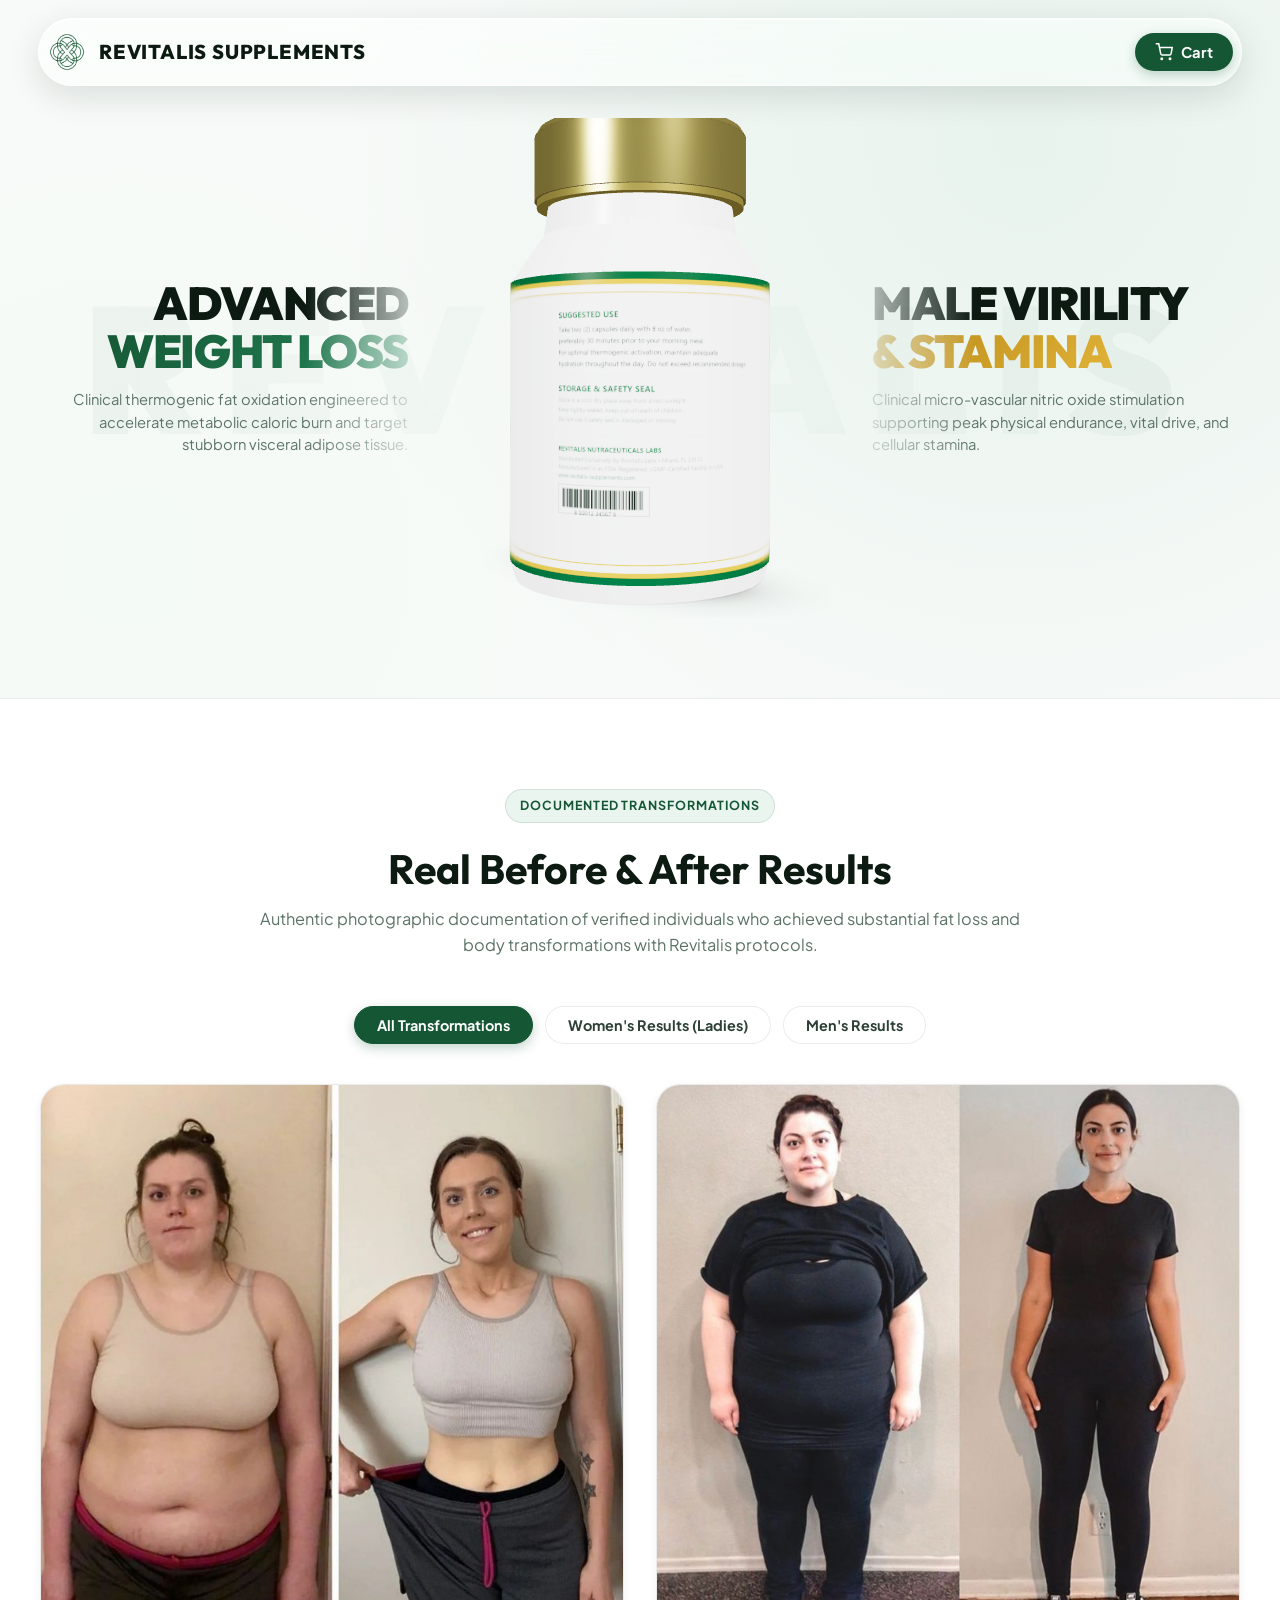
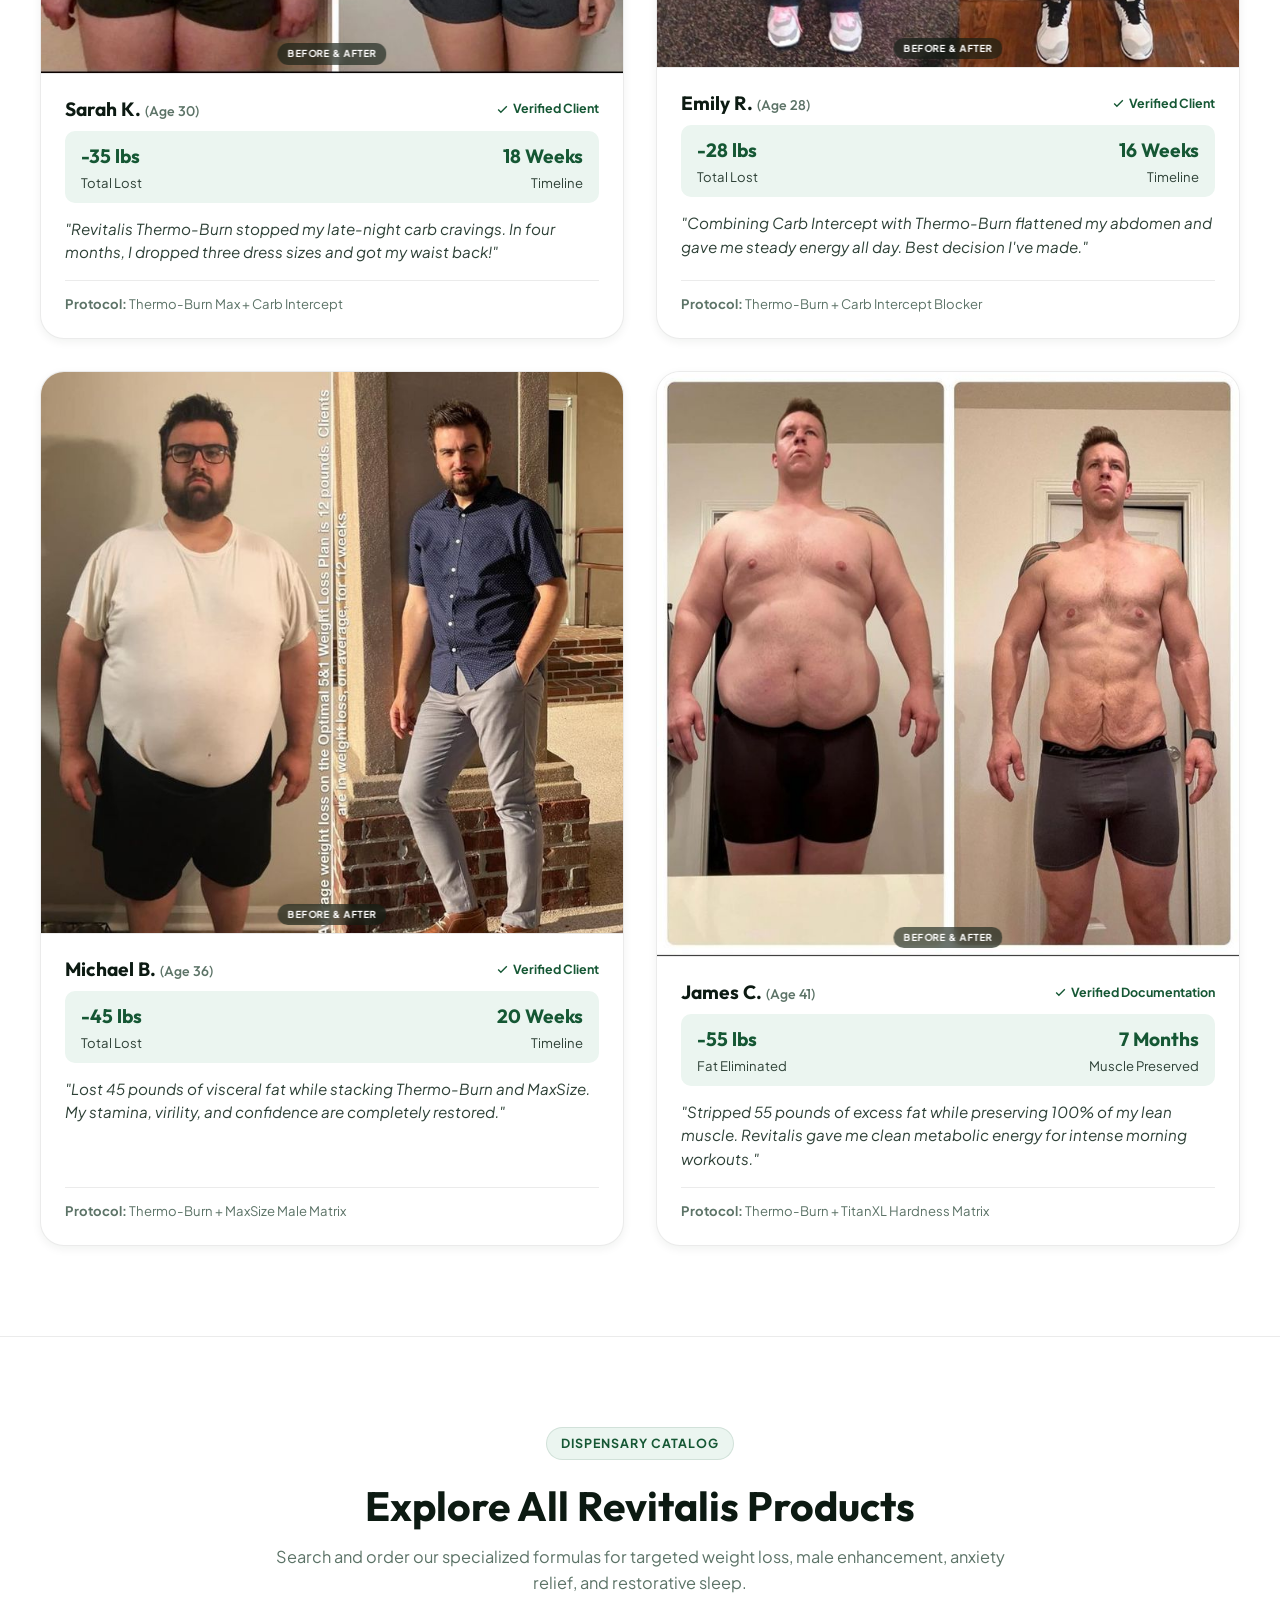
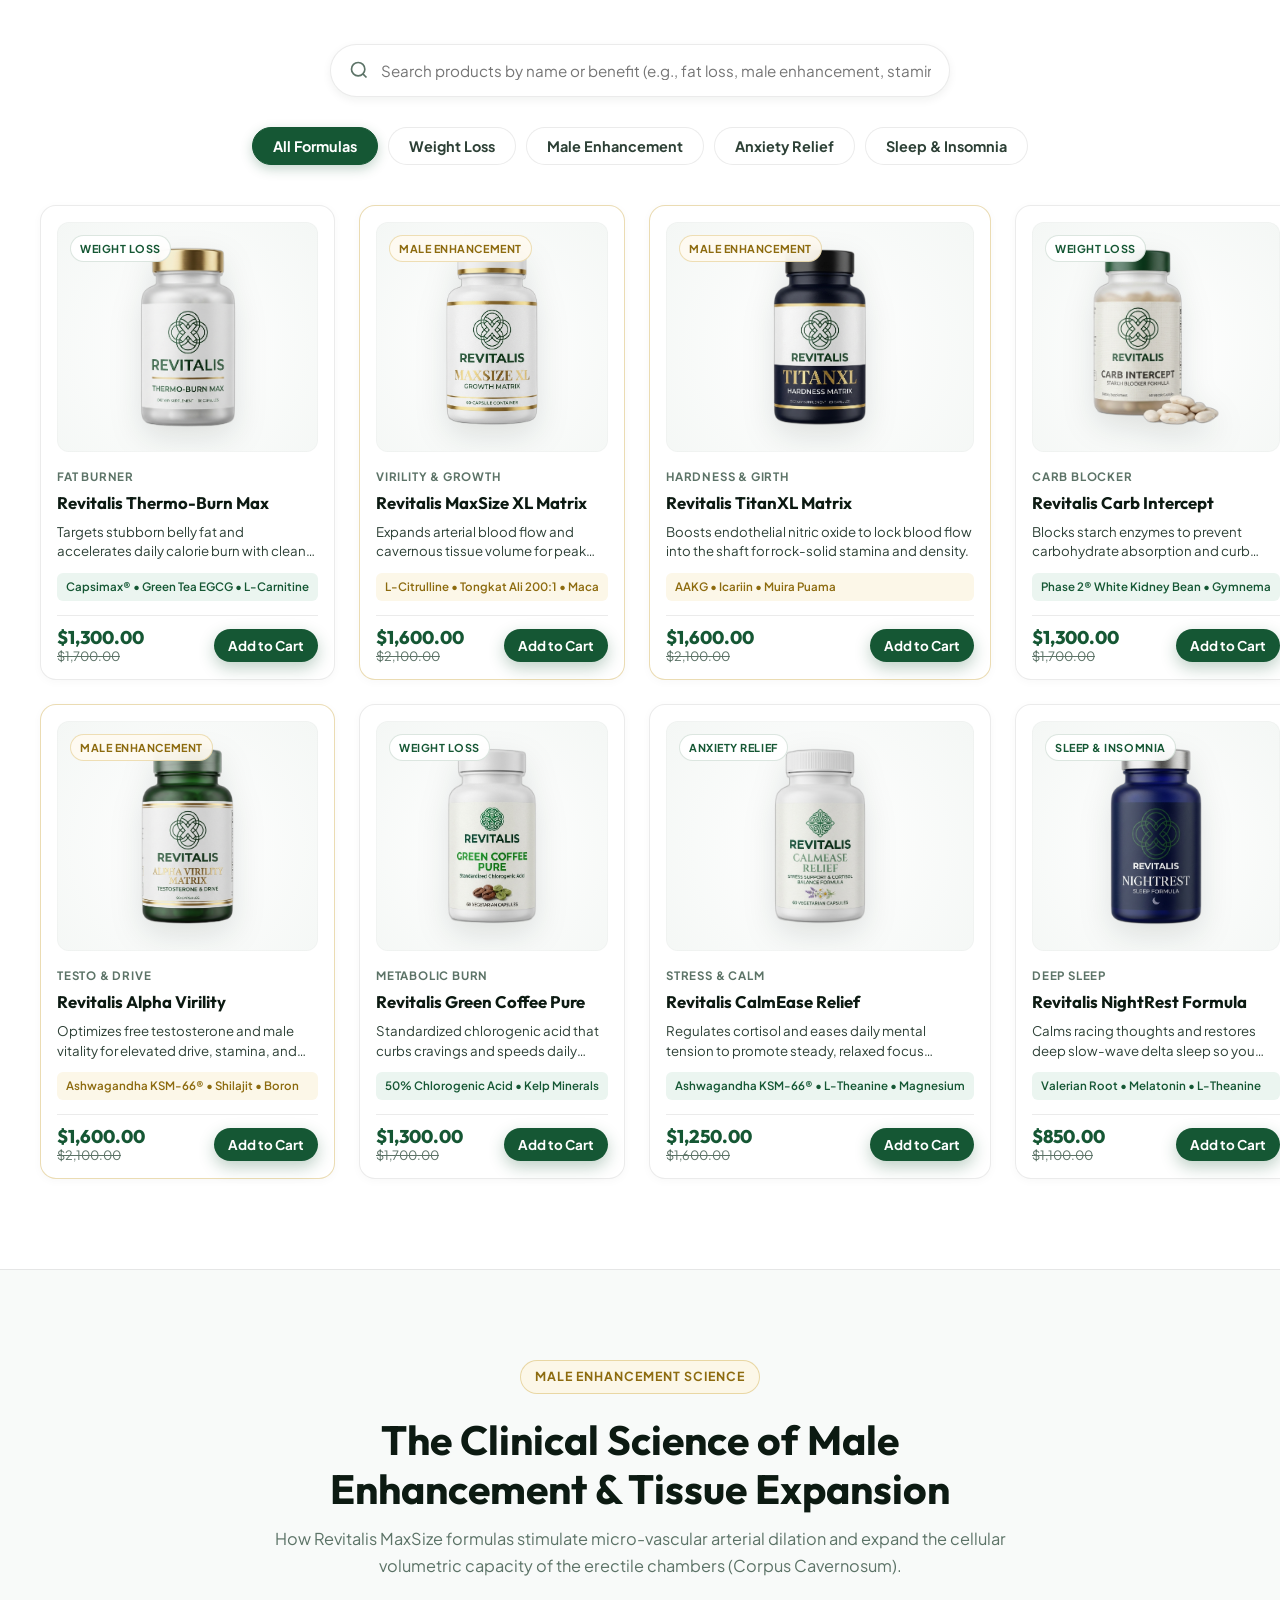
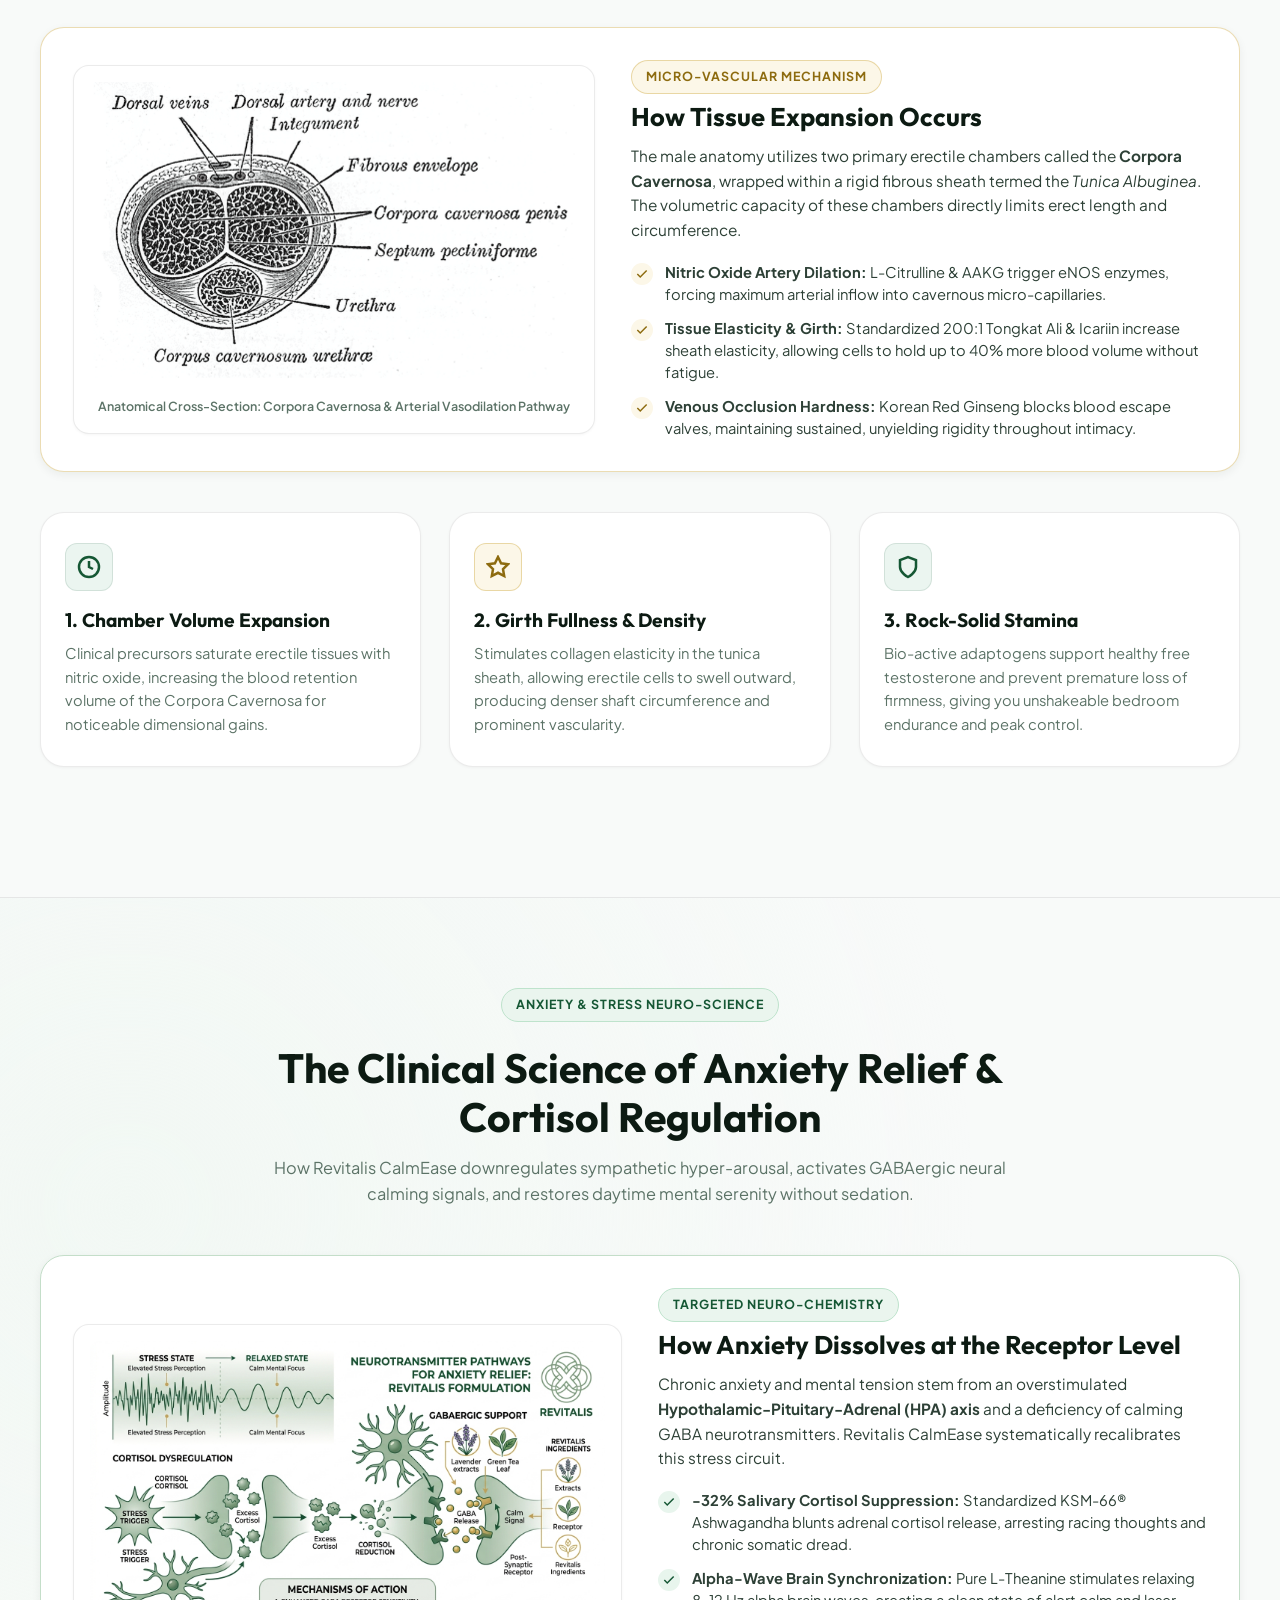
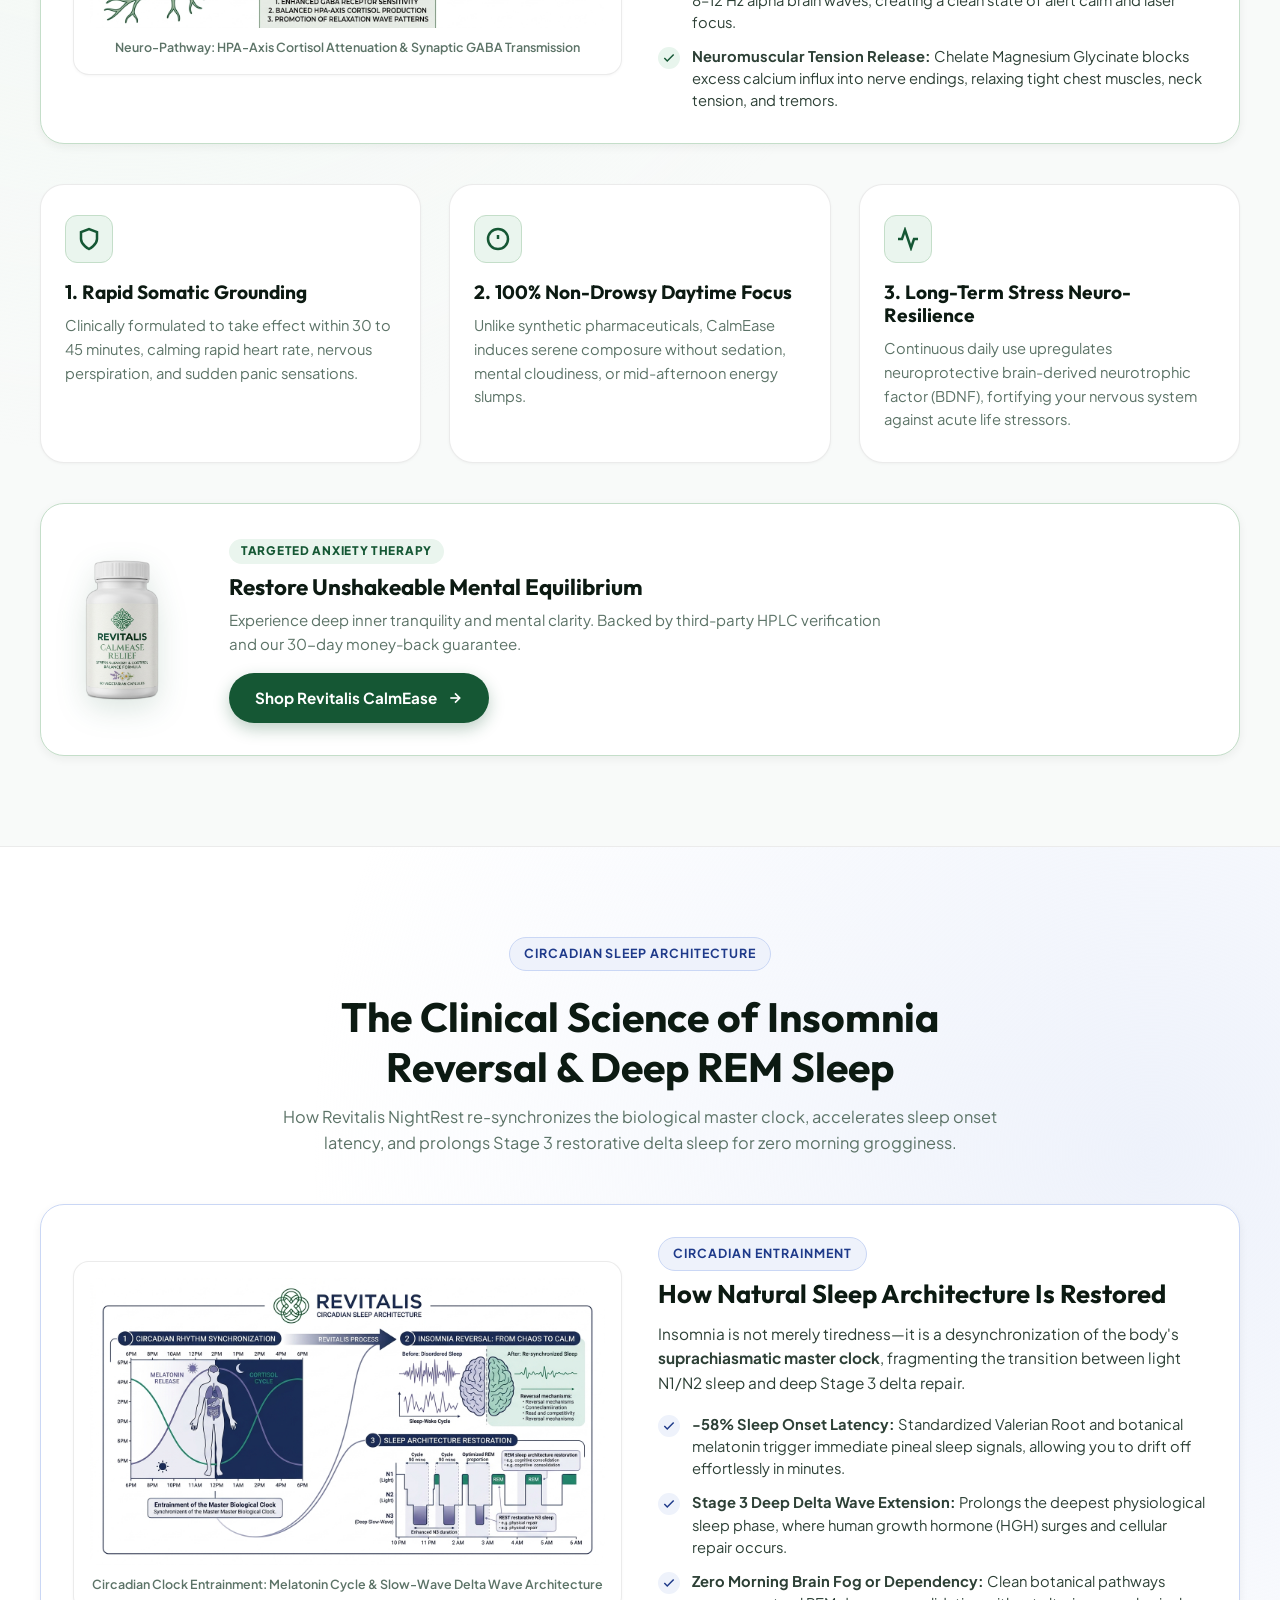
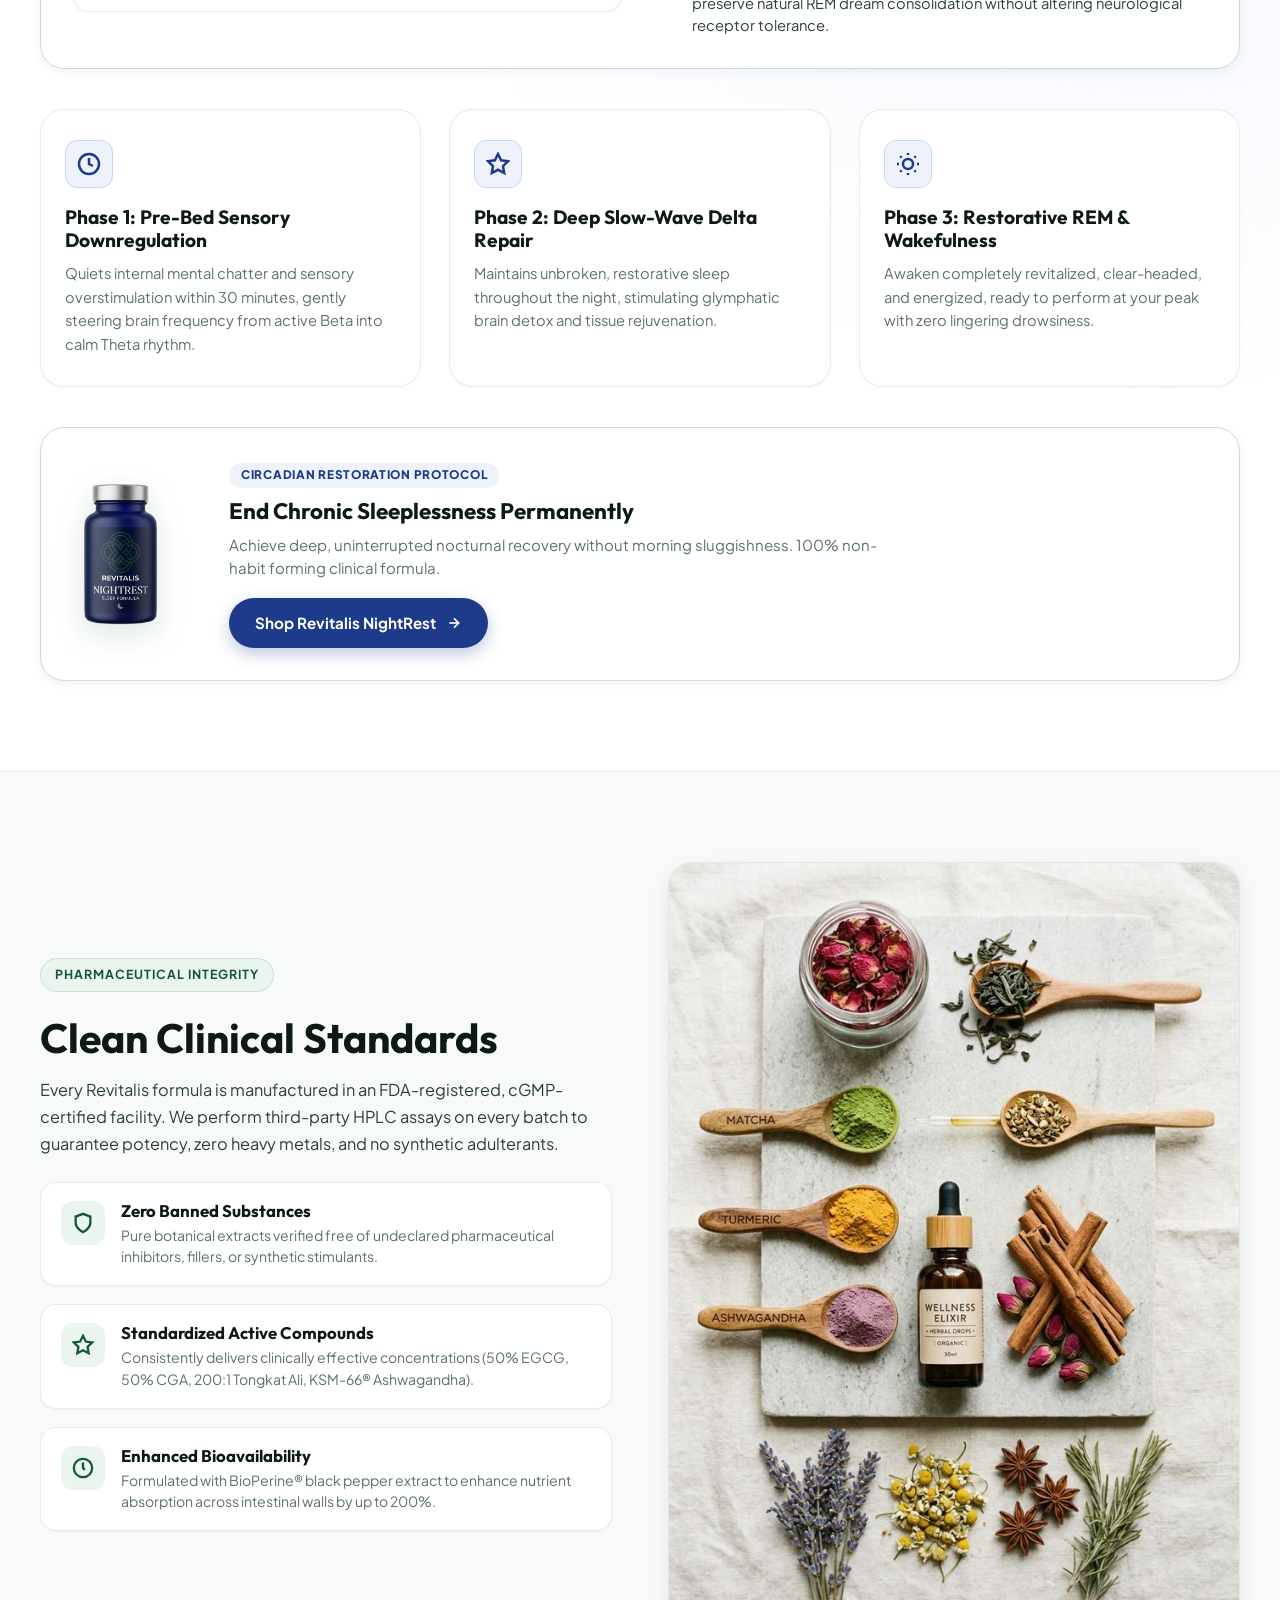
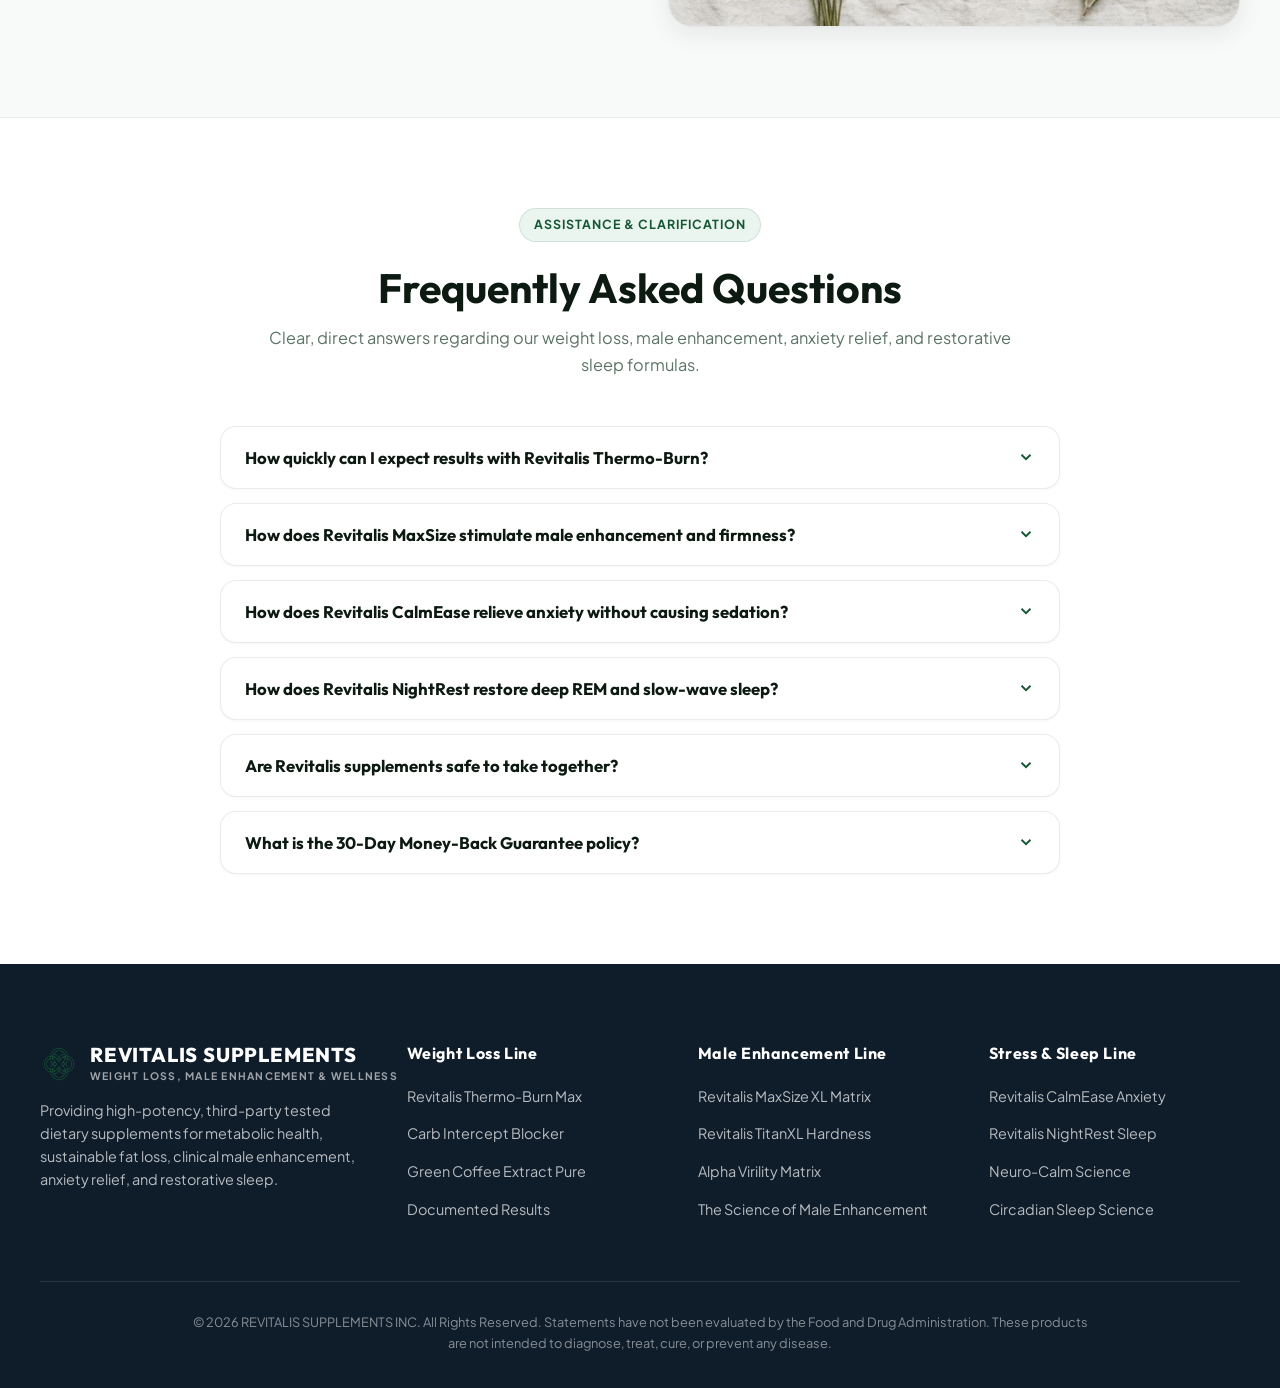
==== commit ce106007: "Fix cart/checkout buttons being cut off on mobile browsers The cart drawer used height:100vh and the" ====
--- a/index.html
+++ b/index.html
@@ -2,7 +2,7 @@
 <html lang="en">
 <head>
   <meta charset="UTF-8">
-  <meta name="viewport" content="width=device-width, initial-scale=1.0, maximum-scale=5.0">
+  <meta name="viewport" content="width=device-width, initial-scale=1.0, maximum-scale=5.0, viewport-fit=cover">
   <title>REVITALIS SUPPLEMENTS | Advanced Weight Loss & Male Enhancement Nutraceuticals</title>
   <meta name="description" content="Revitalis Supplements provides clinical-grade botanical formulas engineered for rapid metabolic fat oxidation, targeted weight loss, male enhancement, anxiety relief, and deep restorative sleep.">
   
--- a/styles.css
+++ b/styles.css
@@ -149,6 +149,9 @@
   margin-right: auto;
   padding-left: 20px;
   padding-right: 20px;
+  /* viewport-fit=cover lets the page run under the notch in landscape. */
+  padding-left: calc(20px + env(safe-area-inset-left, 0px));
+  padding-right: calc(20px + env(safe-area-inset-right, 0px));
 }
 
 /* Vector SVG Icon System */
@@ -282,6 +285,9 @@
   top: var(--header-gap);
   left: var(--header-gap);
   right: var(--header-gap);
+  top: calc(var(--header-gap) + env(safe-area-inset-top, 0px));
+  left: calc(var(--header-gap) + env(safe-area-inset-left, 0px));
+  right: calc(var(--header-gap) + env(safe-area-inset-right, 0px));
   max-width: calc(var(--max-w) - (var(--header-gap) * 2));
   margin: 0 auto;
   height: var(--header-h);
@@ -1982,6 +1988,12 @@
 .cart-backdrop {
   position: fixed;
   inset: 0;
+  /* Height fallback chain: mobile browsers report 100vh as the toolbar-less
+     viewport, which pushes the drawer footer under the Safari/Chrome bars.
+     --app-vh is set by app.js for engines without dvh (iOS < 15.4). */
+  height: 100vh;
+  height: calc(var(--app-vh, 1vh) * 100);
+  height: 100dvh;
   background: rgba(12, 26, 18, 0.65);
   backdrop-filter: blur(4px);
   -webkit-backdrop-filter: blur(4px);
@@ -2001,11 +2013,16 @@
 .cart-drawer {
   width: 100%;
   max-width: 440px;
-  height: 100vh;
+  /* Fill the backdrop (which already tracks the real visible viewport)
+     rather than 100vh, so the subtotal + checkout footer stays on screen. */
+  height: 100%;
+  max-height: 100%;
   background: #FFFFFF;
   box-shadow: -10px 0 30px rgba(0, 0, 0, 0.15);
   display: flex;
   flex-direction: column;
+  min-height: 0;
+  overflow: hidden;
   transform: translateX(100%);
   transition: transform var(--trans-smooth);
 }
@@ -2020,6 +2037,8 @@
   justify-content: space-between;
   padding: 20px 24px;
   border-bottom: 1px solid var(--border-light);
+  flex-shrink: 0;
+  padding-top: calc(20px + env(safe-area-inset-top, 0px));
 }
 
 .btn-close-cart {
@@ -2043,6 +2062,7 @@
   padding: 14px 24px;
   background: var(--primary-soft);
   border-bottom: 1px solid var(--border-subtle);
+  flex-shrink: 0;
 }
 
 .shipping-info-row {
@@ -2070,8 +2090,13 @@
 }
 
 .cart-items-scroll {
-  flex: 1;
+  flex: 1 1 auto;
+  /* min-height:0 lets this flex child actually shrink; without it the item
+     list keeps its full content height and shoves the footer off screen. */
+  min-height: 0;
   overflow-y: auto;
+  -webkit-overflow-scrolling: touch;
+  overscroll-behavior: contain;
   padding: 16px 24px;
   display: flex;
   flex-direction: column;
@@ -2188,9 +2213,12 @@
 }
 
 .cart-drawer-footer {
-  padding: 20px 24px;
+  padding: 16px 24px;
+  /* Clear the iOS home indicator / gesture bar. */
+  padding-bottom: calc(16px + env(safe-area-inset-bottom, 0px));
   border-top: 1px solid var(--border-light);
   background: #FFFFFF;
+  flex-shrink: 0;
 }
 
 .cart-subtotal-row {
@@ -2204,6 +2232,33 @@
   width: 100%;
   padding: 14px;
   font-size: 1rem;
+}
+
+/* Tighten the drawer footer on small / short screens so the subtotal and the
+   checkout button always fit without stealing room from the item list. */
+@media (max-width: 600px), (max-height: 640px) {
+  .cart-drawer-header {
+    padding: 14px 18px;
+    padding-top: calc(14px + env(safe-area-inset-top, 0px));
+  }
+
+  .cart-items-scroll {
+    padding: 12px 18px;
+  }
+
+  .cart-drawer-footer {
+    padding: 12px 18px;
+    padding-bottom: calc(12px + env(safe-area-inset-bottom, 0px));
+  }
+
+  .cart-drawer-footer p {
+    font-size: 0.72rem;
+    margin-bottom: 10px;
+  }
+
+  .btn-checkout-drawer {
+    padding: 13px;
+  }
 }
 
 /* ===================================================================
@@ -2212,6 +2267,11 @@
 .modal-backdrop {
   position: fixed;
   inset: 0;
+  /* Same fallback chain as the cart backdrop: 100vh overshoots the visible
+     area on iOS Safari and Android Chrome while their toolbars are shown. */
+  height: 100vh;
+  height: calc(var(--app-vh, 1vh) * 100);
+  height: 100dvh;
   background: rgba(12, 26, 18, 0.75);
   backdrop-filter: blur(6px);
   -webkit-backdrop-filter: blur(6px);
@@ -2220,6 +2280,7 @@
   align-items: center;
   justify-content: center;
   padding: 20px;
+  overflow: hidden;
 }
 
 .modal-backdrop.open {
@@ -2231,11 +2292,60 @@
   border-radius: var(--radius-lg);
   max-width: 520px;
   width: 100%;
-  max-height: 90vh;
-  overflow-y: auto;
+  /* Bounded by the backdrop, which already equals the visible viewport. */
+  max-height: 100%;
+  display: flex;
+  flex-direction: column;
+  min-height: 0;
+  overflow: hidden;
   box-shadow: var(--shadow-lg);
   position: relative;
   animation: modalPop 260ms var(--ease-spring);
+  /* Ensure overscroll stays inside the modal */
+  overscroll-behavior: contain;
+}
+
+/* On mobile: bottom-sheet that fills the visible viewport, so the
+   confirm button is always reachable inside the scrollable body. */
+@media (max-width: 600px) {
+  .modal-backdrop {
+    padding: 0;
+    align-items: flex-end;
+  }
+
+  .modal-window {
+    max-width: 100%;
+    width: 100%;
+    height: 100%;
+    max-height: 100%;
+    border-radius: 0;
+  }
+
+  .checkout-modal-body {
+    padding: 16px;
+    padding-bottom: calc(24px + env(safe-area-inset-bottom, 0px));
+  }
+
+  .modal-header {
+    padding: 16px 16px 14px;
+    padding-top: calc(16px + env(safe-area-inset-top, 0px));
+  }
+}
+
+/* Short landscape phones: keep the sheet from becoming unusably cramped. */
+@media (max-width: 900px) and (max-height: 480px) {
+  .modal-backdrop {
+    padding: 0;
+    align-items: stretch;
+  }
+
+  .modal-window {
+    max-width: 100%;
+    width: 100%;
+    height: 100%;
+    max-height: 100%;
+    border-radius: 0;
+  }
 }
 
 @keyframes modalPop {
@@ -2249,6 +2359,7 @@
   justify-content: space-between;
   padding: 20px 24px;
   border-bottom: 1px solid var(--border-light);
+  flex-shrink: 0;
 }
 
 .btn-close-modal {
@@ -2265,6 +2376,14 @@
 
 .checkout-modal-body {
   padding: 24px;
+  padding-bottom: calc(24px + env(safe-area-inset-bottom, 0px));
+  /* The body is the scroller now (the window itself is clipped), which keeps
+     the header pinned and guarantees the confirm button can be scrolled to. */
+  flex: 1 1 auto;
+  min-height: 0;
+  overflow-y: auto;
+  -webkit-overflow-scrolling: touch;
+  overscroll-behavior: contain;
 }
 
 .checkout-security-banner {
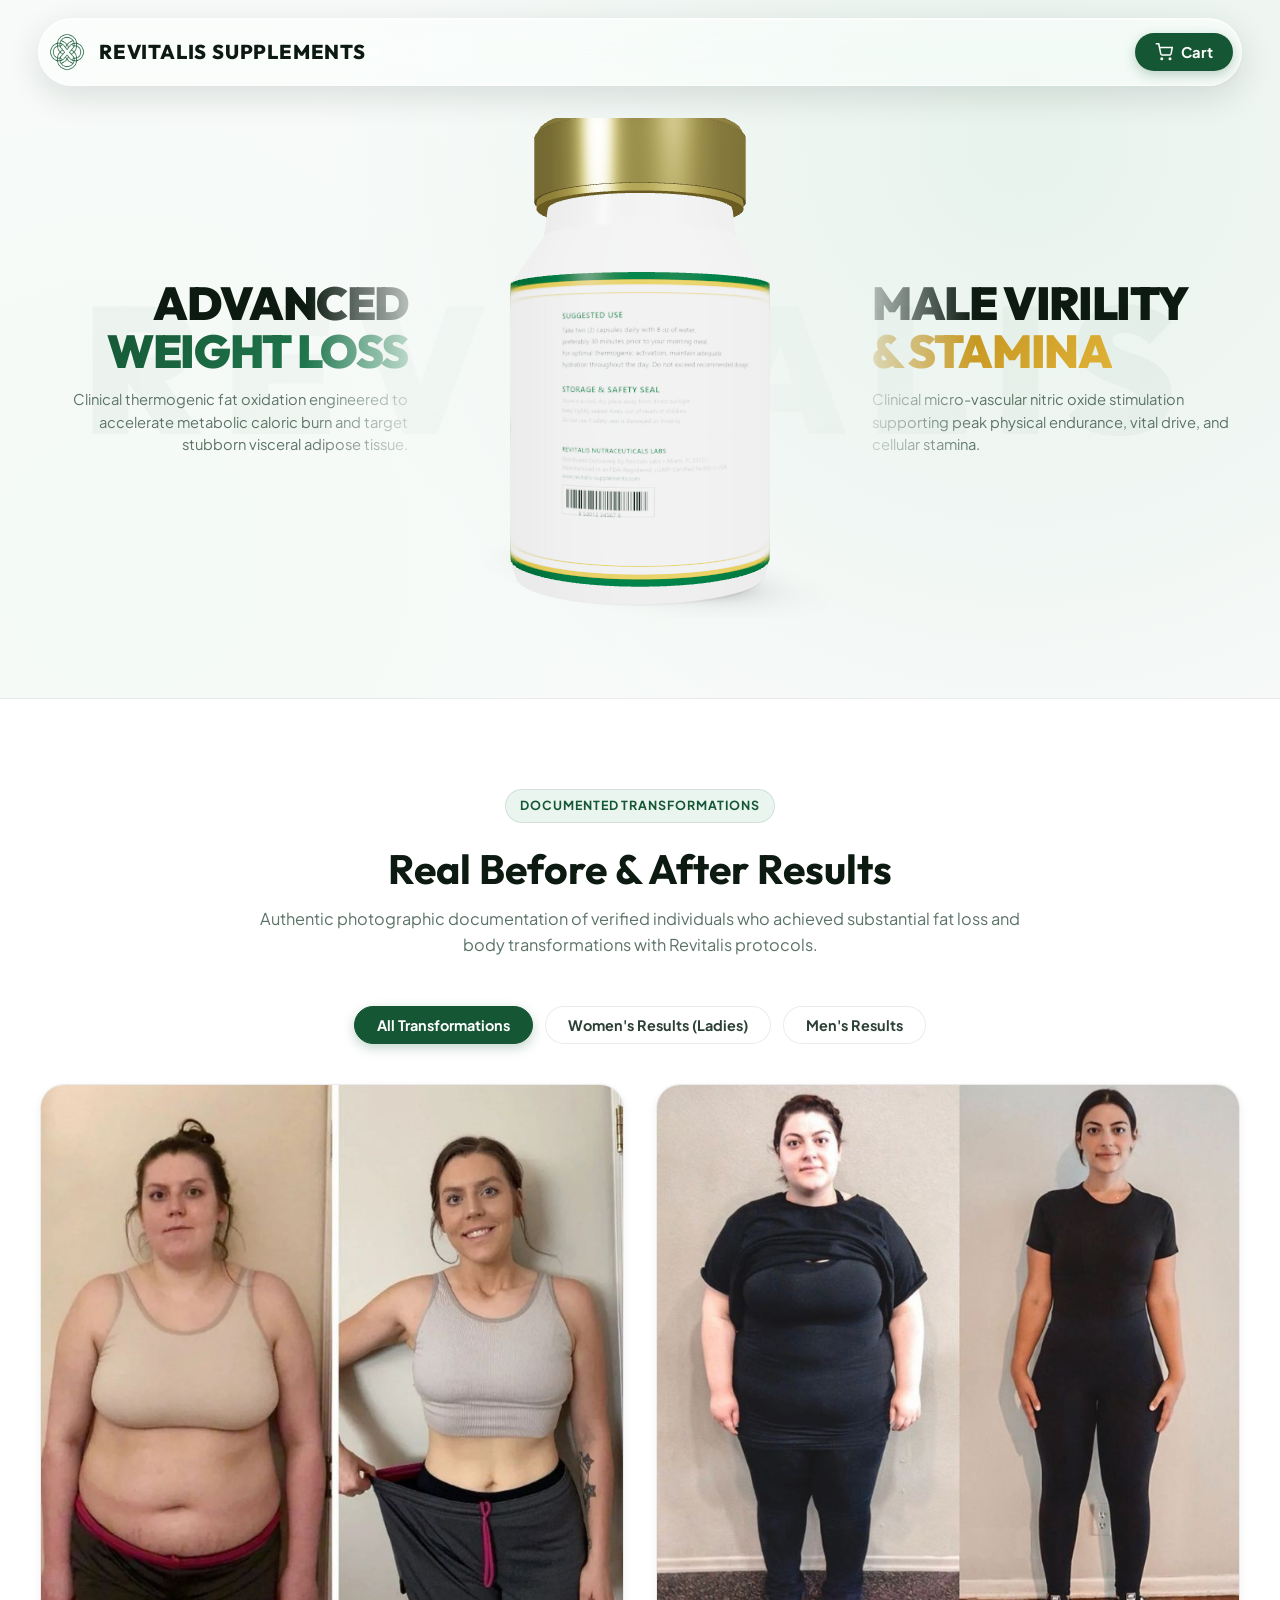
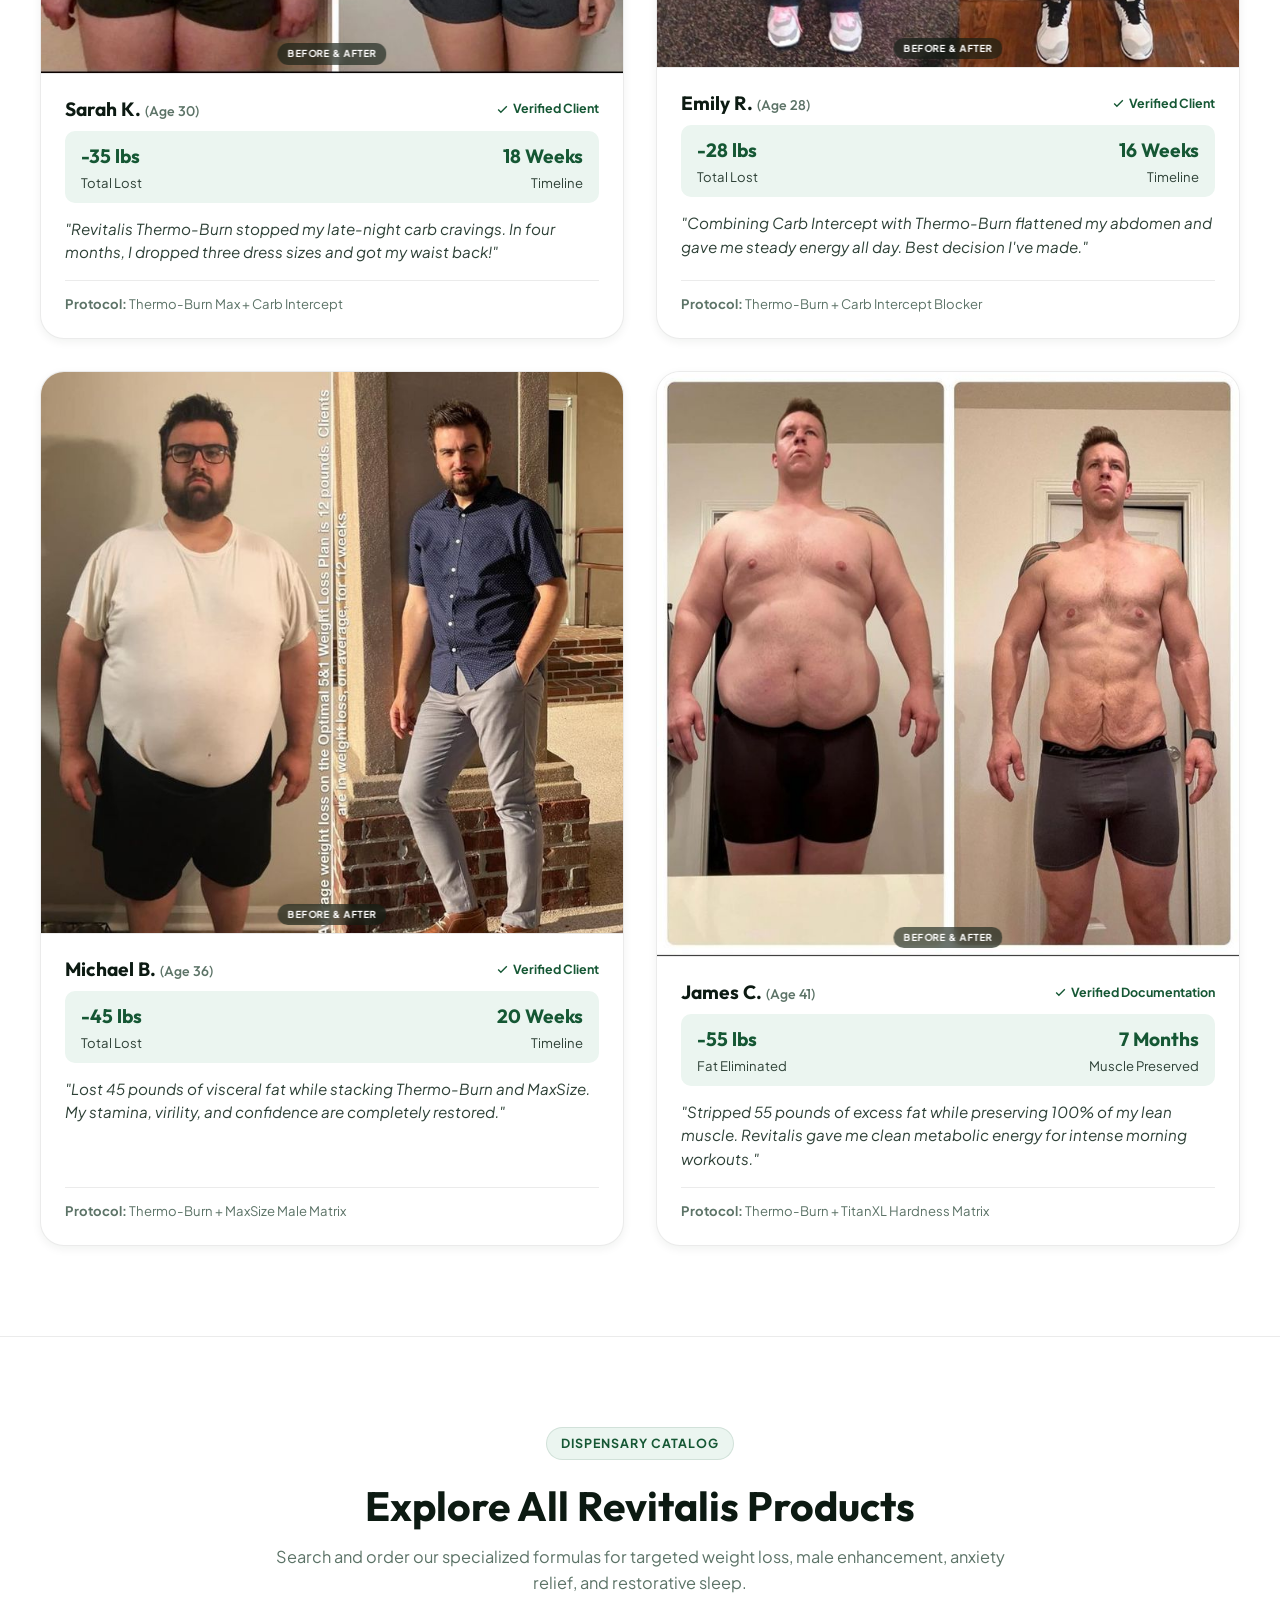
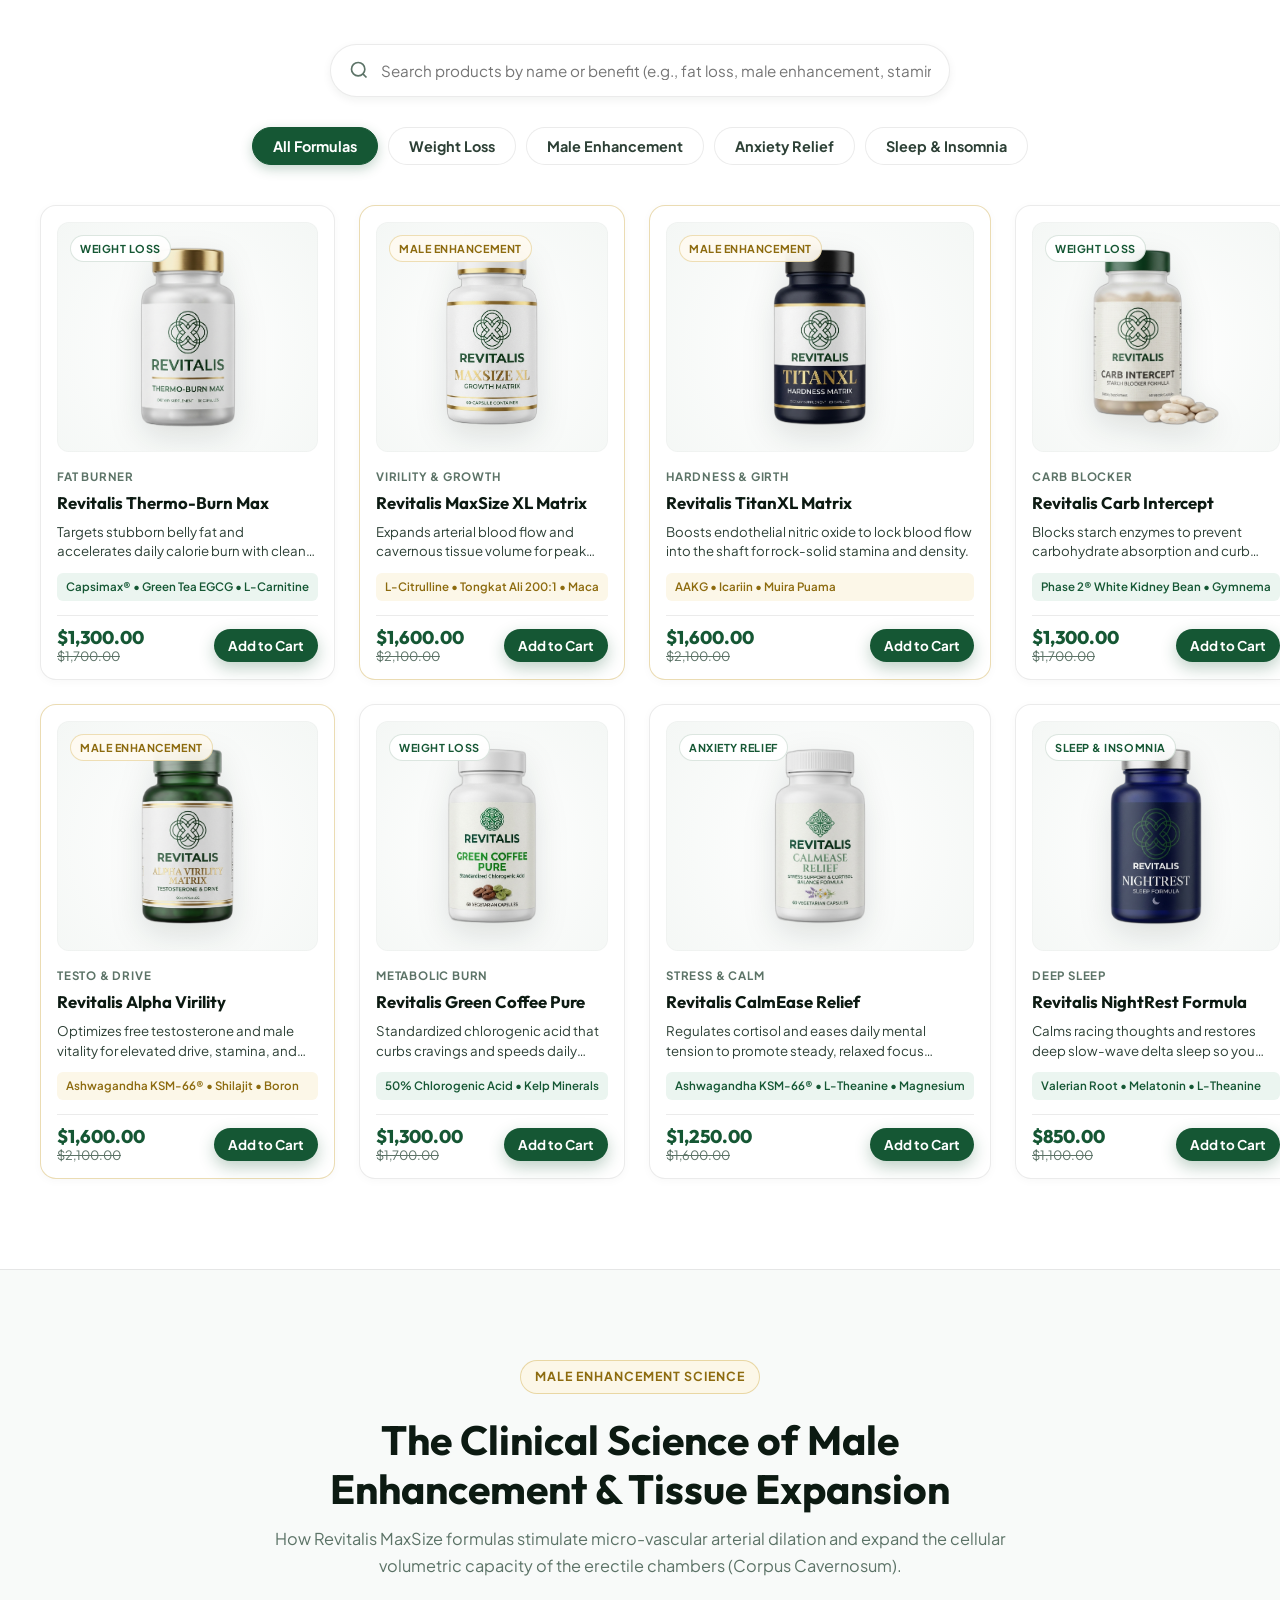
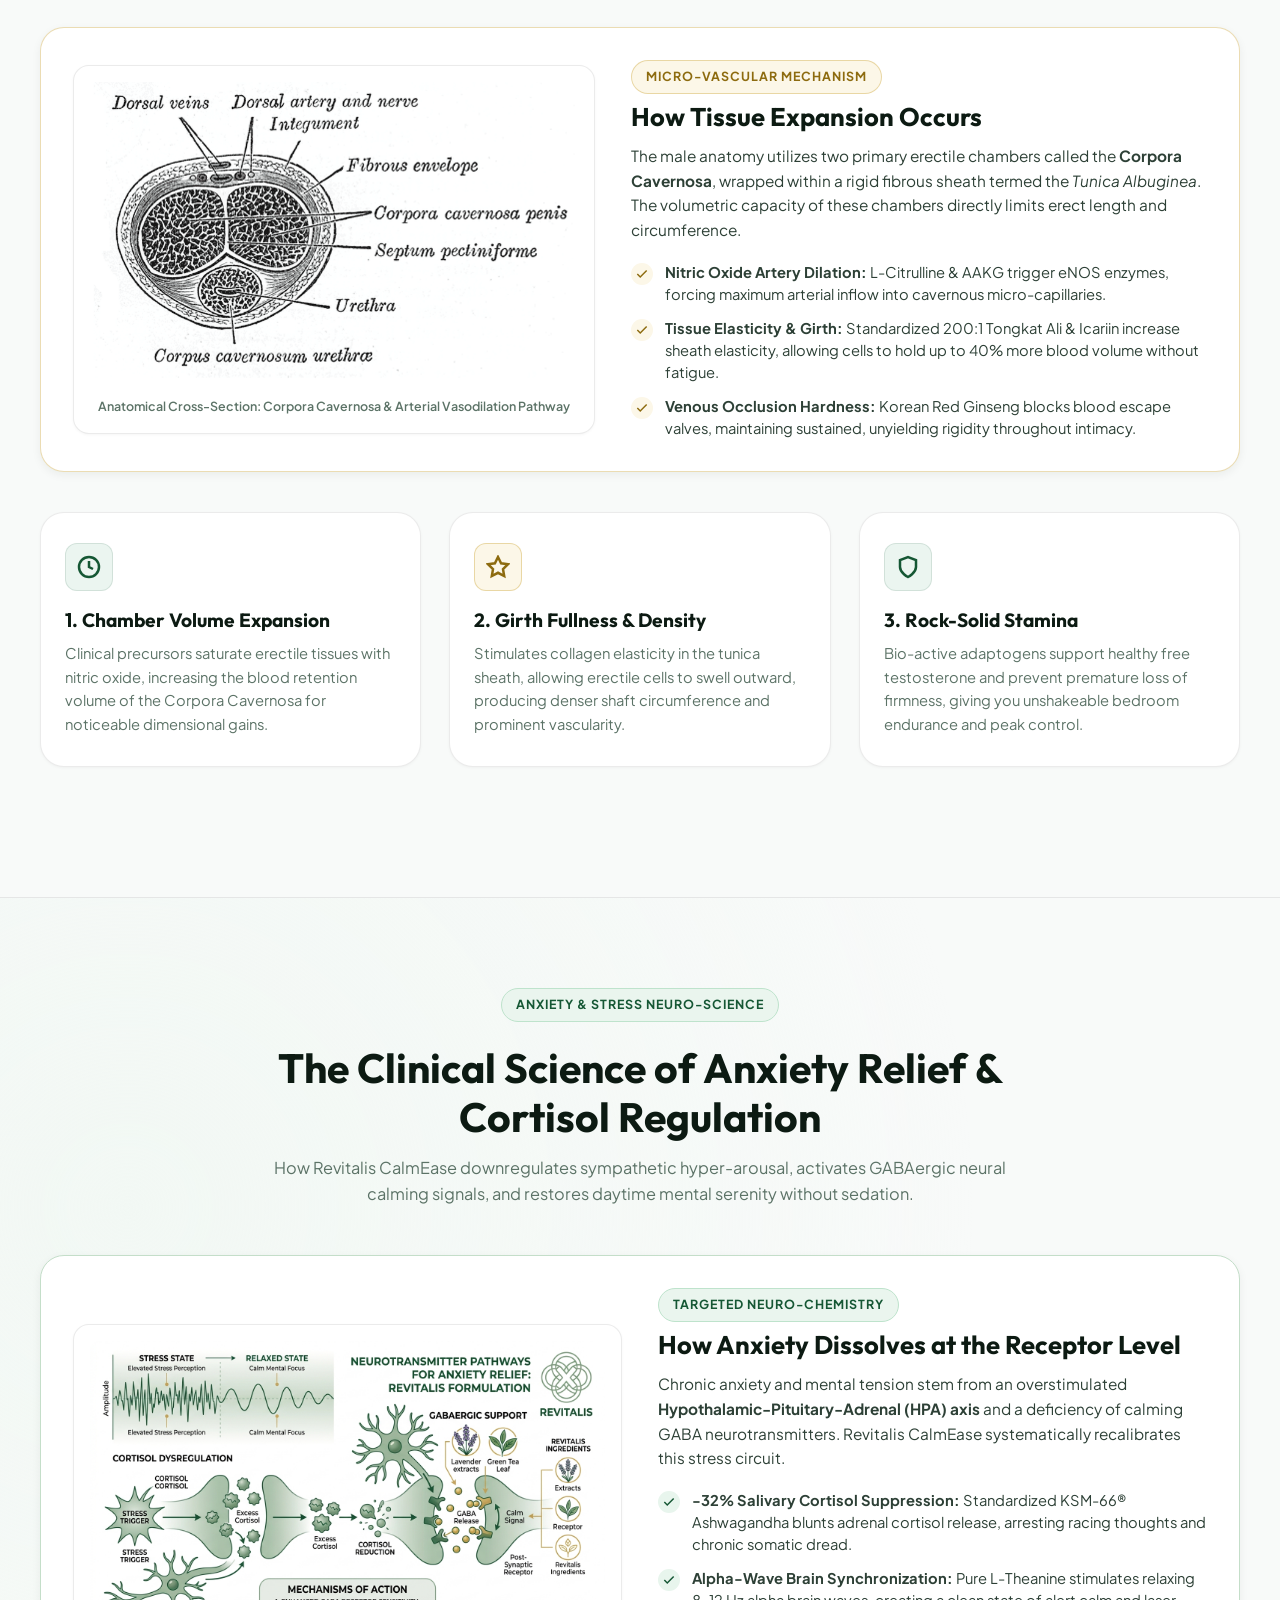
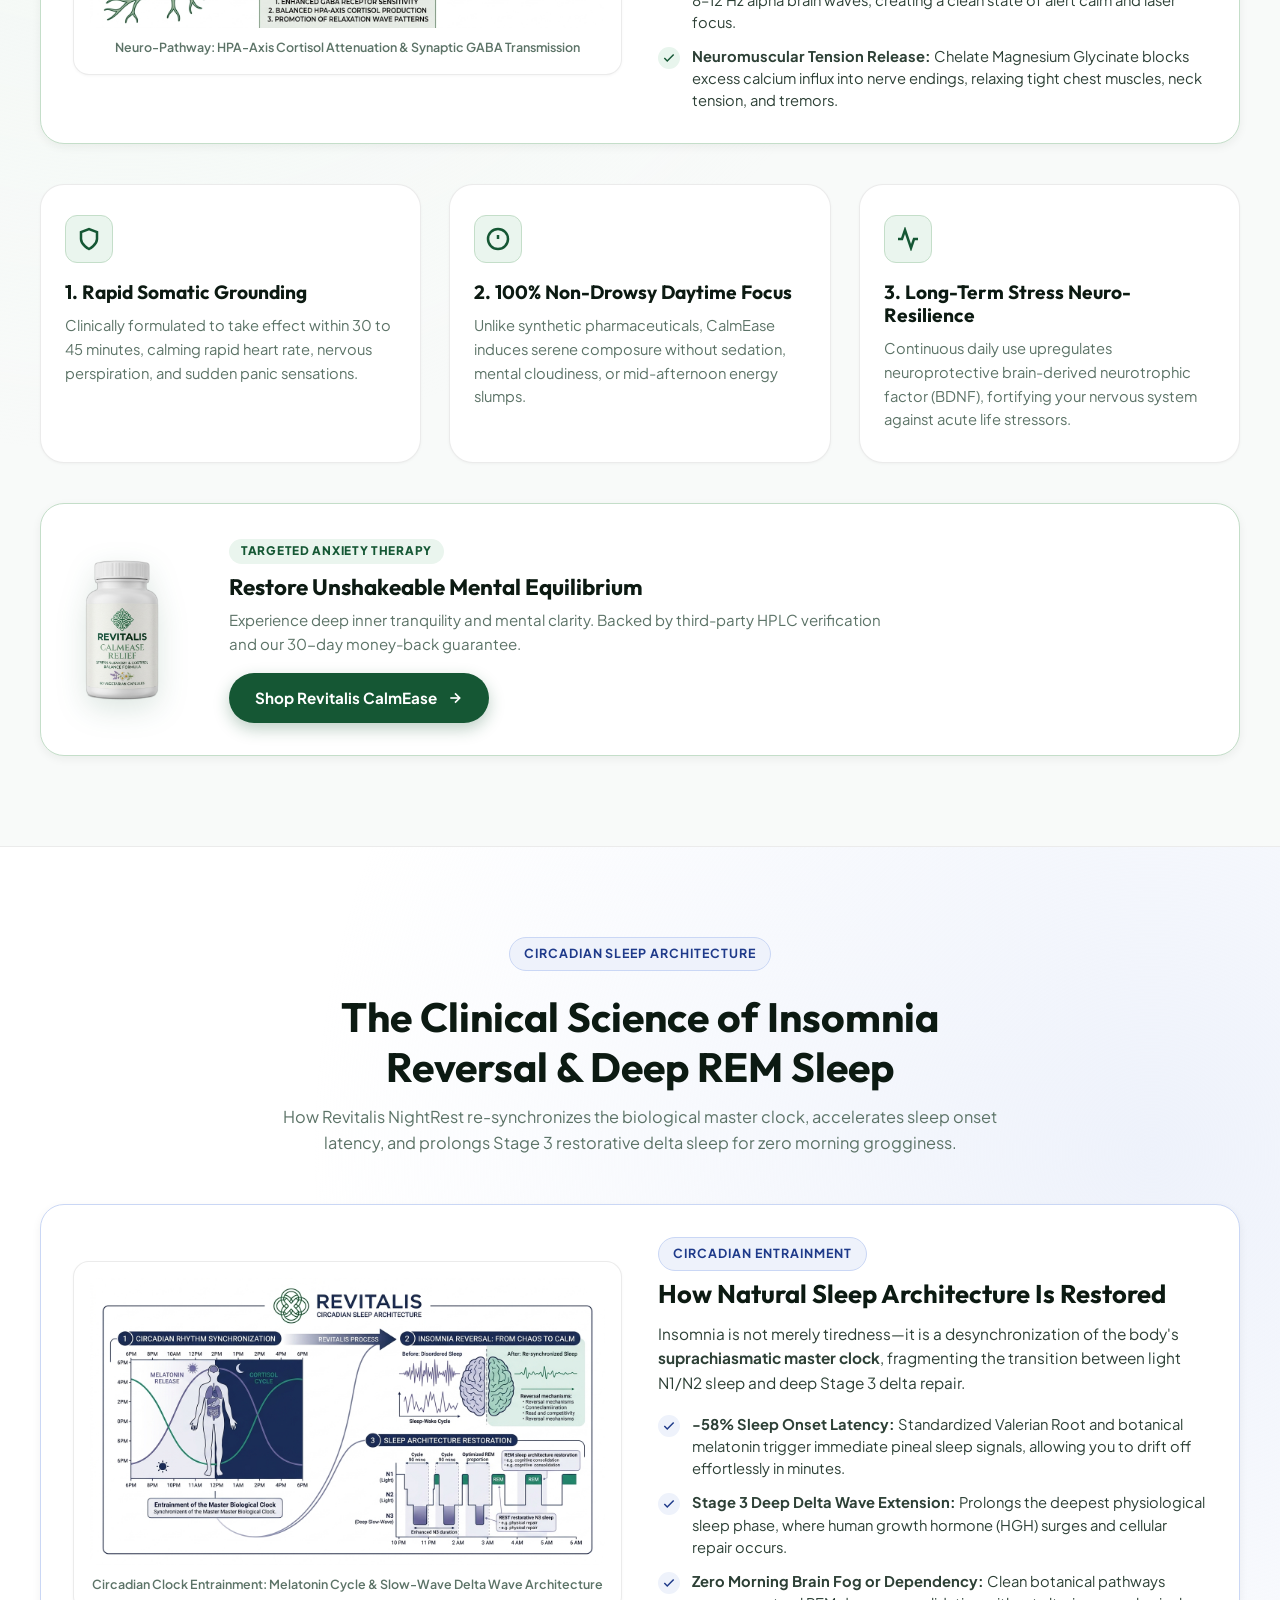
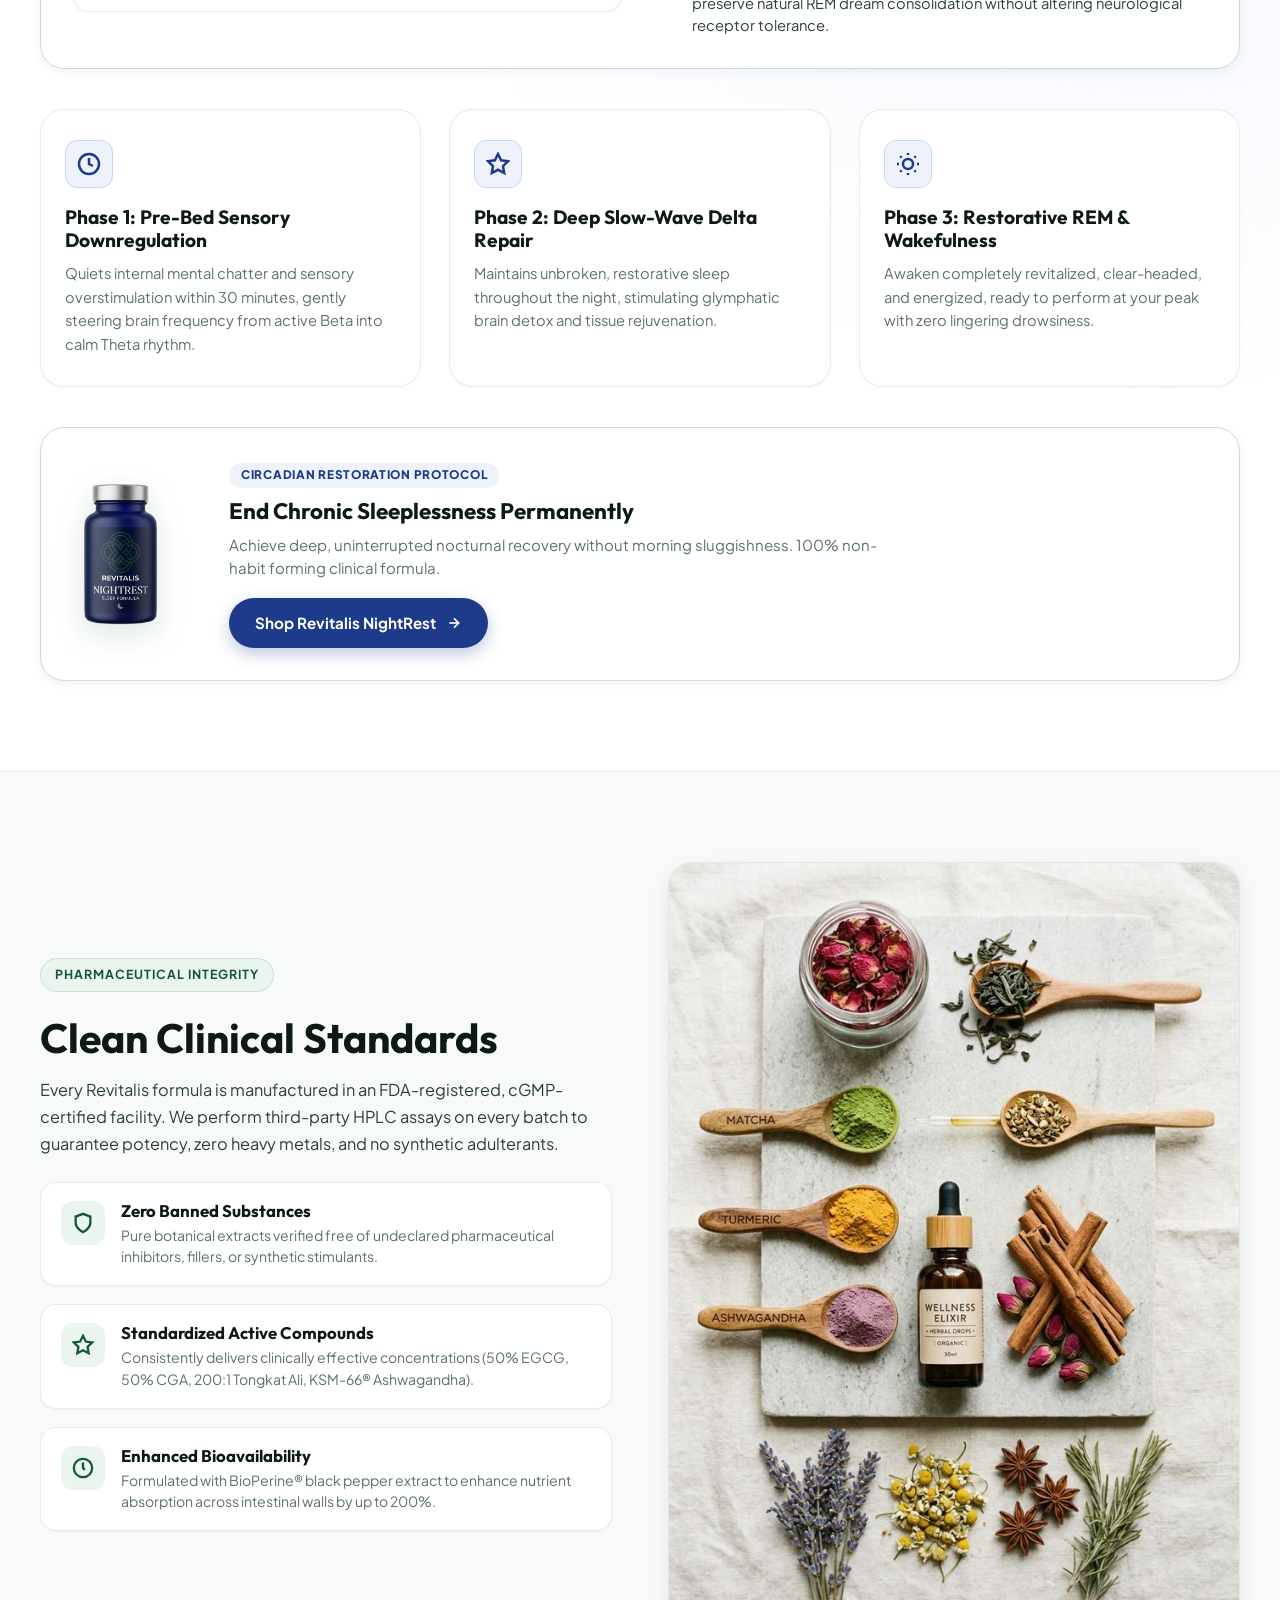
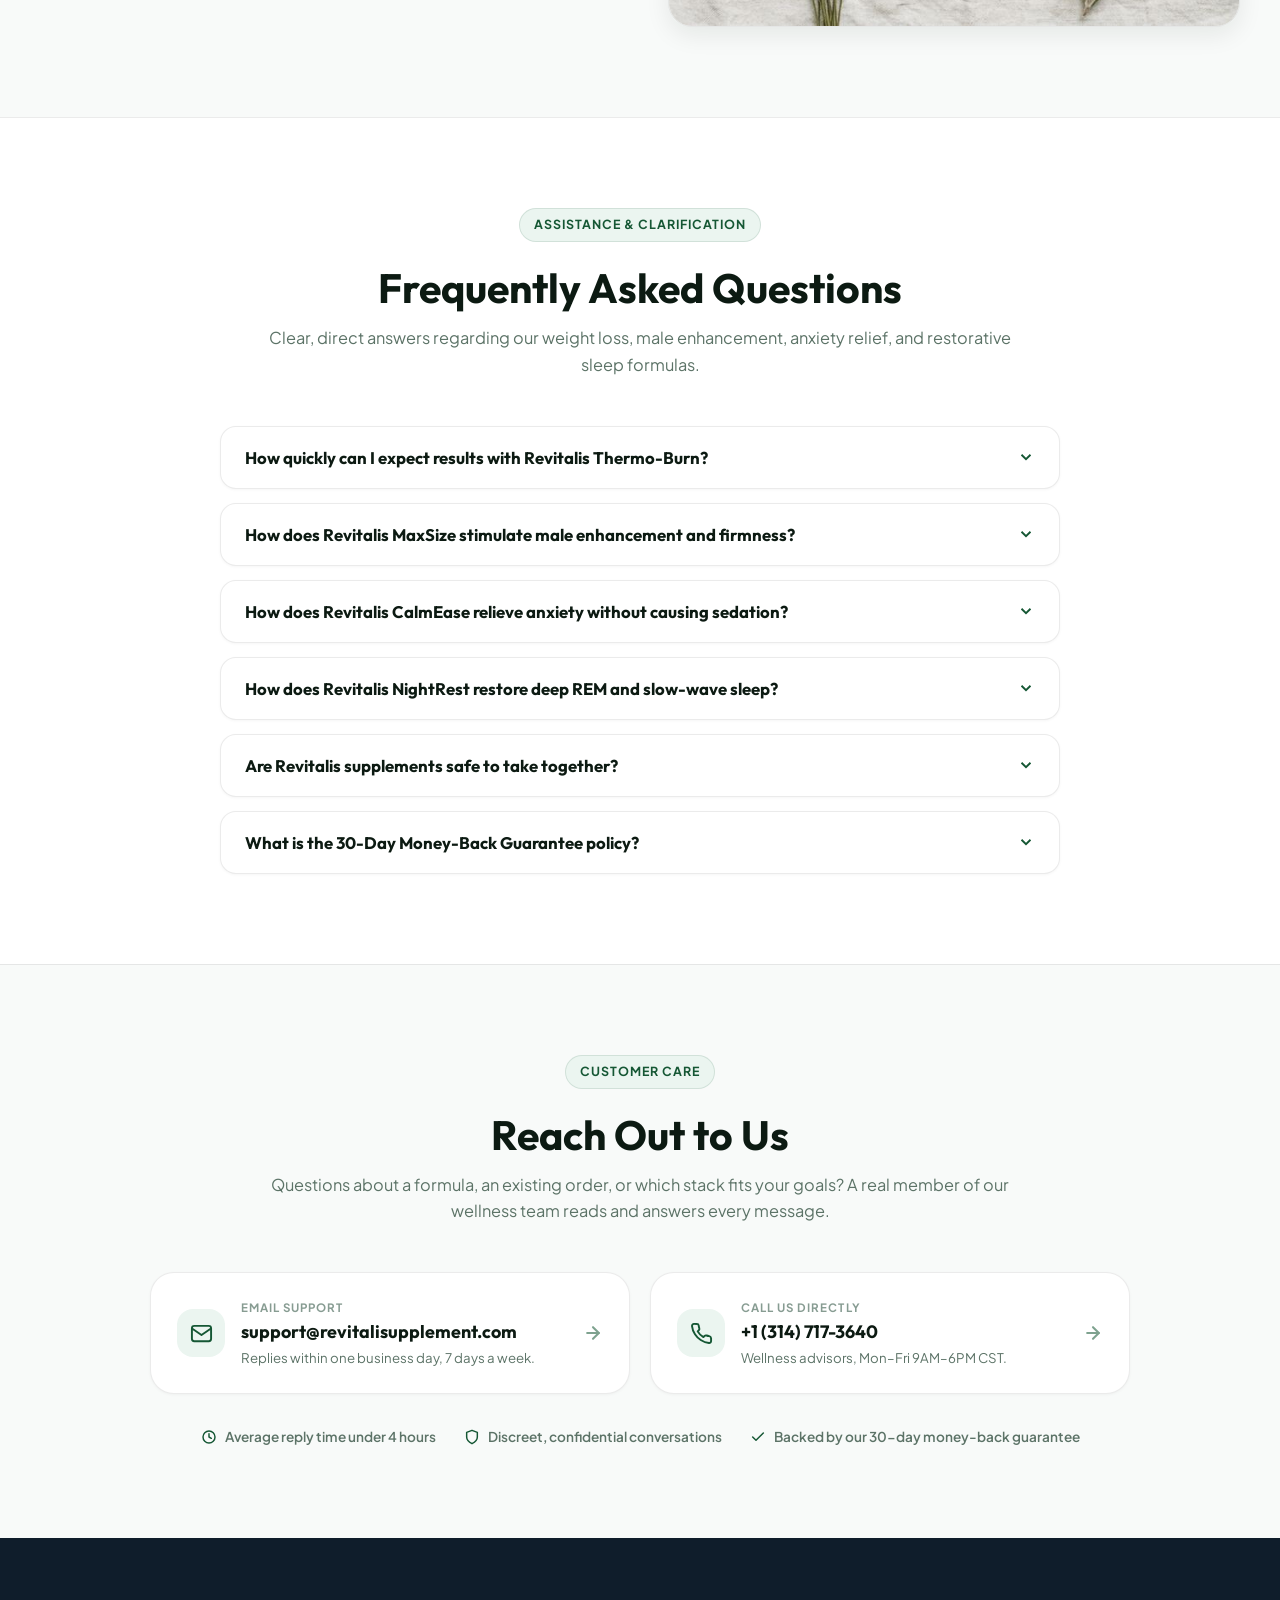
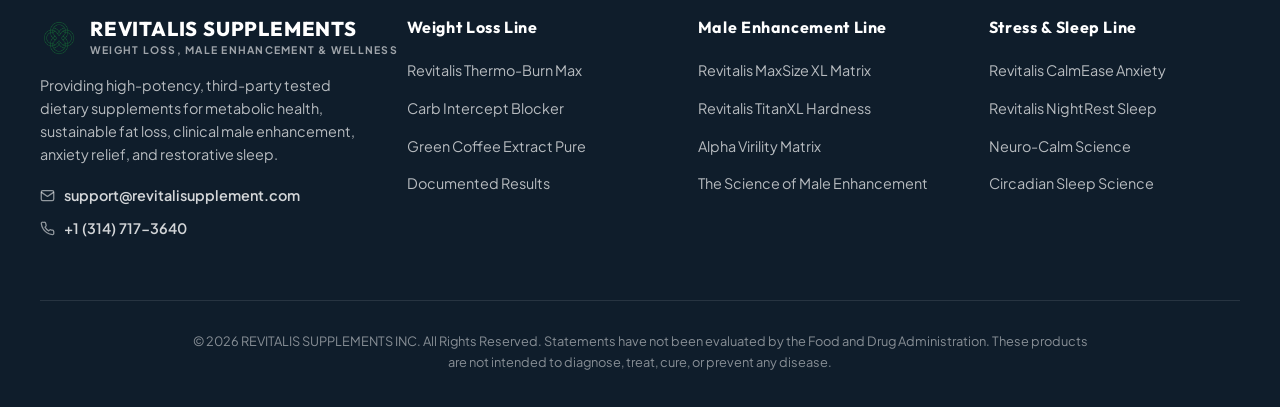
==== commit f8c0a264: "Add "Reach Out to Us" contact section with support email and phone New section between the FAQ and t" ====
--- a/index.html
+++ b/index.html
@@ -1033,6 +1033,92 @@
       </div>
     </section>
 
+    <!-- ===================================================================
+         SECTION: REACH OUT TO US (Support Email & Phone)
+         =================================================================== -->
+    <section class="section-contact" id="contact">
+      <div class="container">
+
+        <div class="section-head-center">
+          <div class="eyebrow-tag">Customer Care</div>
+          <h2>Reach Out to Us</h2>
+          <p>Questions about a formula, an existing order, or which stack fits your goals? A real member of our wellness team reads and answers every message.</p>
+        </div>
+
+        <div class="contact-card-grid">
+
+          <a class="contact-card" href="mailto:support@revitalisupplement.com">
+            <span class="contact-card-icon" aria-hidden="true">
+              <svg viewBox="0 0 24 24" fill="none" stroke="currentColor" stroke-width="2" stroke-linecap="round" stroke-linejoin="round">
+                <rect x="2" y="4" width="20" height="16" rx="2.5"></rect>
+                <path d="M2.5 7 L12 13.5 L21.5 7"></path>
+              </svg>
+            </span>
+            <span class="contact-card-text">
+              <span class="contact-card-label">Email Support</span>
+              <span class="contact-card-value">support@revitalisupplement.com</span>
+              <span class="contact-card-note">Replies within one business day, 7 days a week.</span>
+            </span>
+            <span class="contact-card-arrow" aria-hidden="true">
+              <svg viewBox="0 0 24 24" fill="none" stroke="currentColor" stroke-width="2.5" stroke-linecap="round" stroke-linejoin="round">
+                <line x1="5" y1="12" x2="19" y2="12"></line>
+                <polyline points="12 5 19 12 12 19"></polyline>
+              </svg>
+            </span>
+          </a>
+
+          <a class="contact-card" href="tel:+13147173640">
+            <span class="contact-card-icon" aria-hidden="true">
+              <svg viewBox="0 0 24 24" fill="none" stroke="currentColor" stroke-width="2" stroke-linecap="round" stroke-linejoin="round">
+                <path d="M22 16.9v3a2 2 0 0 1-2.2 2 19.8 19.8 0 0 1-8.6-3.1 19.5 19.5 0 0 1-6-6A19.8 19.8 0 0 1 2.1 4.2 2 2 0 0 1 4.1 2h3a2 2 0 0 1 2 1.7c.1 1 .3 1.9.6 2.8a2 2 0 0 1-.5 2.1L8 9.8a16 16 0 0 0 6 6l1.2-1.2a2 2 0 0 1 2.1-.5c.9.3 1.8.5 2.8.6a2 2 0 0 1 1.7 2z"></path>
+              </svg>
+            </span>
+            <span class="contact-card-text">
+              <span class="contact-card-label">Call Us Directly</span>
+              <span class="contact-card-value">+1 (314) 717-3640</span>
+              <span class="contact-card-note">Wellness advisors, Mon&ndash;Fri 9AM&ndash;6PM CST.</span>
+            </span>
+            <span class="contact-card-arrow" aria-hidden="true">
+              <svg viewBox="0 0 24 24" fill="none" stroke="currentColor" stroke-width="2.5" stroke-linecap="round" stroke-linejoin="round">
+                <line x1="5" y1="12" x2="19" y2="12"></line>
+                <polyline points="12 5 19 12 12 19"></polyline>
+              </svg>
+            </span>
+          </a>
+
+        </div>
+
+        <ul class="contact-assurance-row">
+          <li>
+            <span class="icon-svg" style="width: 16px; height: 16px;" aria-hidden="true">
+              <svg viewBox="0 0 24 24" fill="none" stroke="currentColor" stroke-width="2.2" stroke-linecap="round" stroke-linejoin="round">
+                <circle cx="12" cy="12" r="9"></circle>
+                <polyline points="12 7 12 12 15.5 14"></polyline>
+              </svg>
+            </span>
+            Average reply time under 4 hours
+          </li>
+          <li>
+            <span class="icon-svg" style="width: 16px; height: 16px;" aria-hidden="true">
+              <svg viewBox="0 0 24 24" fill="none" stroke="currentColor" stroke-width="2.2" stroke-linecap="round" stroke-linejoin="round">
+                <path d="M12 22s8-4 8-10V5l-8-3-8 3v7c0 6 8 10 8 10z"></path>
+              </svg>
+            </span>
+            Discreet, confidential conversations
+          </li>
+          <li>
+            <span class="icon-svg" style="width: 16px; height: 16px;" aria-hidden="true">
+              <svg viewBox="0 0 24 24" fill="none" stroke="currentColor" stroke-width="2.2" stroke-linecap="round" stroke-linejoin="round">
+                <polyline points="20 6 9 17 4 12"></polyline>
+              </svg>
+            </span>
+            Backed by our 30-day money-back guarantee
+          </li>
+        </ul>
+
+      </div>
+    </section>
+
   </main>
 
   <!-- ===================================================================
@@ -1053,6 +1139,26 @@
           <p style="color: rgba(255,255,255,0.7); font-size: 0.9rem; margin-top: 15px; line-height: 1.6;">
             Providing high-potency, third-party tested dietary supplements for metabolic health, sustainable fat loss, clinical male enhancement, anxiety relief, and restorative sleep.
           </p>
+
+          <ul class="footer-contact-list">
+            <li>
+              <span class="icon-svg" style="width: 15px; height: 15px;" aria-hidden="true">
+                <svg viewBox="0 0 24 24" fill="none" stroke="currentColor" stroke-width="2" stroke-linecap="round" stroke-linejoin="round">
+                  <rect x="2" y="4" width="20" height="16" rx="2.5"></rect>
+                  <path d="M2.5 7 L12 13.5 L21.5 7"></path>
+                </svg>
+              </span>
+              <a href="mailto:support@revitalisupplement.com">support@revitalisupplement.com</a>
+            </li>
+            <li>
+              <span class="icon-svg" style="width: 15px; height: 15px;" aria-hidden="true">
+                <svg viewBox="0 0 24 24" fill="none" stroke="currentColor" stroke-width="2" stroke-linecap="round" stroke-linejoin="round">
+                  <path d="M22 16.9v3a2 2 0 0 1-2.2 2 19.8 19.8 0 0 1-8.6-3.1 19.5 19.5 0 0 1-6-6A19.8 19.8 0 0 1 2.1 4.2 2 2 0 0 1 4.1 2h3a2 2 0 0 1 2 1.7c.1 1 .3 1.9.6 2.8a2 2 0 0 1-.5 2.1L8 9.8a16 16 0 0 0 6 6l1.2-1.2a2 2 0 0 1 2.1-.5c.9.3 1.8.5 2.8.6a2 2 0 0 1 1.7 2z"></path>
+                </svg>
+              </span>
+              <a href="tel:+13147173640">+1 (314) 717-3640</a>
+            </li>
+          </ul>
         </div>
 
         <div class="footer-links-col">
--- a/styles.css
+++ b/styles.css
@@ -1928,6 +1928,197 @@
 }
 
 /* ===================================================================
+   REACH OUT TO US (Support Email & Phone)
+   =================================================================== */
+.section-contact {
+  padding: clamp(56px, 8vw, 90px) 0;
+  background: var(--bg-page);
+  border-top: 1px solid var(--border-light);
+}
+
+.contact-card-grid {
+  display: grid;
+  /* 430px is the narrowest a card can be while still fitting the support
+     address on one line, so the grid drops to a single column before that.
+     min(...,100%) keeps the track from overflowing very narrow screens. */
+  grid-template-columns: repeat(auto-fit, minmax(min(430px, 100%), 1fr));
+  gap: 20px;
+  max-width: 980px;
+  margin: 0 auto;
+}
+
+.contact-card {
+  display: flex;
+  align-items: center;
+  gap: 16px;
+  padding: clamp(18px, 3.4vw, 26px);
+  background: var(--bg-surface);
+  border: 1px solid var(--border-light);
+  border-radius: var(--radius-lg);
+  box-shadow: var(--shadow-xs);
+  text-decoration: none;
+  color: inherit;
+  /* Long values (the support address) must never widen the grid track. */
+  min-width: 0;
+  transition: border-color var(--trans-fast), box-shadow var(--trans-fast), transform var(--trans-fast);
+}
+
+.contact-card:hover,
+.contact-card:focus-visible {
+  border-color: var(--primary);
+  box-shadow: var(--shadow-md);
+  transform: translateY(-3px);
+}
+
+.contact-card-icon {
+  flex: 0 0 auto;
+  width: 48px;
+  height: 48px;
+  display: flex;
+  align-items: center;
+  justify-content: center;
+  border-radius: var(--radius-md);
+  background: var(--primary-tint);
+  color: var(--primary);
+}
+
+.contact-card-icon svg {
+  width: 23px;
+  height: 23px;
+}
+
+.contact-card-text {
+  display: flex;
+  flex-direction: column;
+  gap: 3px;
+  /* Allows the flex child to shrink so the email can wrap. */
+  min-width: 0;
+  flex: 1 1 auto;
+}
+
+.contact-card-label {
+  font-size: 0.72rem;
+  font-weight: 700;
+  text-transform: uppercase;
+  letter-spacing: 0.09em;
+  color: var(--text-light);
+}
+
+.contact-card-value {
+  font-family: var(--font-heading);
+  /* Scales down on narrow phones instead of overflowing the card. */
+  font-size: clamp(0.95rem, 3.4vw, 1.12rem);
+  font-weight: 700;
+  color: var(--text-headline);
+  line-height: 1.35;
+  overflow-wrap: anywhere;
+  word-break: break-word;
+}
+
+.contact-card:hover .contact-card-value {
+  color: var(--primary);
+}
+
+.contact-card-note {
+  font-size: 0.83rem;
+  color: var(--text-muted);
+  line-height: 1.5;
+}
+
+.contact-card-arrow {
+  flex: 0 0 auto;
+  width: 20px;
+  height: 20px;
+  color: var(--primary);
+  opacity: 0.55;
+  transition: transform var(--trans-fast), opacity var(--trans-fast);
+}
+
+.contact-card-arrow svg {
+  width: 100%;
+  height: 100%;
+  display: block;
+}
+
+.contact-card:hover .contact-card-arrow {
+  opacity: 1;
+  transform: translateX(4px);
+}
+
+.contact-assurance-row {
+  list-style: none;
+  display: flex;
+  flex-wrap: wrap;
+  align-items: center;
+  justify-content: center;
+  gap: 12px 28px;
+  max-width: 980px;
+  margin: 32px auto 0;
+  padding: 0;
+}
+
+.contact-assurance-row li {
+  display: flex;
+  align-items: center;
+  gap: 8px;
+  font-size: 0.85rem;
+  font-weight: 600;
+  color: var(--text-muted);
+}
+
+.contact-assurance-row .icon-svg {
+  color: var(--primary);
+  flex-shrink: 0;
+}
+
+@media (max-width: 600px) {
+  .contact-card-grid {
+    grid-template-columns: 1fr;
+  }
+
+  .contact-card {
+    gap: 14px;
+  }
+
+  .contact-card-icon {
+    width: 42px;
+    height: 42px;
+  }
+
+  .contact-card-icon svg {
+    width: 20px;
+    height: 20px;
+  }
+
+  /* The arrow is decorative; the whole card is already the tap target. */
+  .contact-card-arrow {
+    display: none;
+  }
+
+  .contact-assurance-row {
+    flex-direction: column;
+    align-items: flex-start;
+    gap: 10px;
+    margin-top: 26px;
+  }
+}
+
+/* Very narrow phones: stack the icon above the text so the support address
+   gets the card's full width and stays on one line instead of breaking. */
+@media (max-width: 400px) {
+  .contact-card {
+    flex-direction: column;
+    align-items: flex-start;
+    gap: 12px;
+    padding: 18px 16px;
+  }
+
+  .contact-card-value {
+    font-size: 0.9rem;
+  }
+}
+
+/* ===================================================================
    FOOTER
    =================================================================== */
 .site-footer {
@@ -1943,6 +2134,39 @@
   margin-bottom: 60px;
 }
 
+
+.footer-contact-list {
+  list-style: none;
+  display: flex;
+  flex-direction: column;
+  gap: 10px;
+  margin-top: 18px;
+  padding: 0;
+}
+
+.footer-contact-list li {
+  display: flex;
+  align-items: center;
+  gap: 9px;
+  color: rgba(255, 255, 255, 0.55);
+  min-width: 0;
+}
+
+.footer-contact-list .icon-svg {
+  flex-shrink: 0;
+}
+
+.footer-contact-list a {
+  color: rgba(255, 255, 255, 0.82);
+  font-size: 0.9rem;
+  font-weight: 600;
+  overflow-wrap: anywhere;
+  transition: color var(--trans-fast);
+}
+
+.footer-contact-list a:hover {
+  color: #FFFFFF;
+}
 
 .footer-links-col h4 {
   color: #FFFFFF;
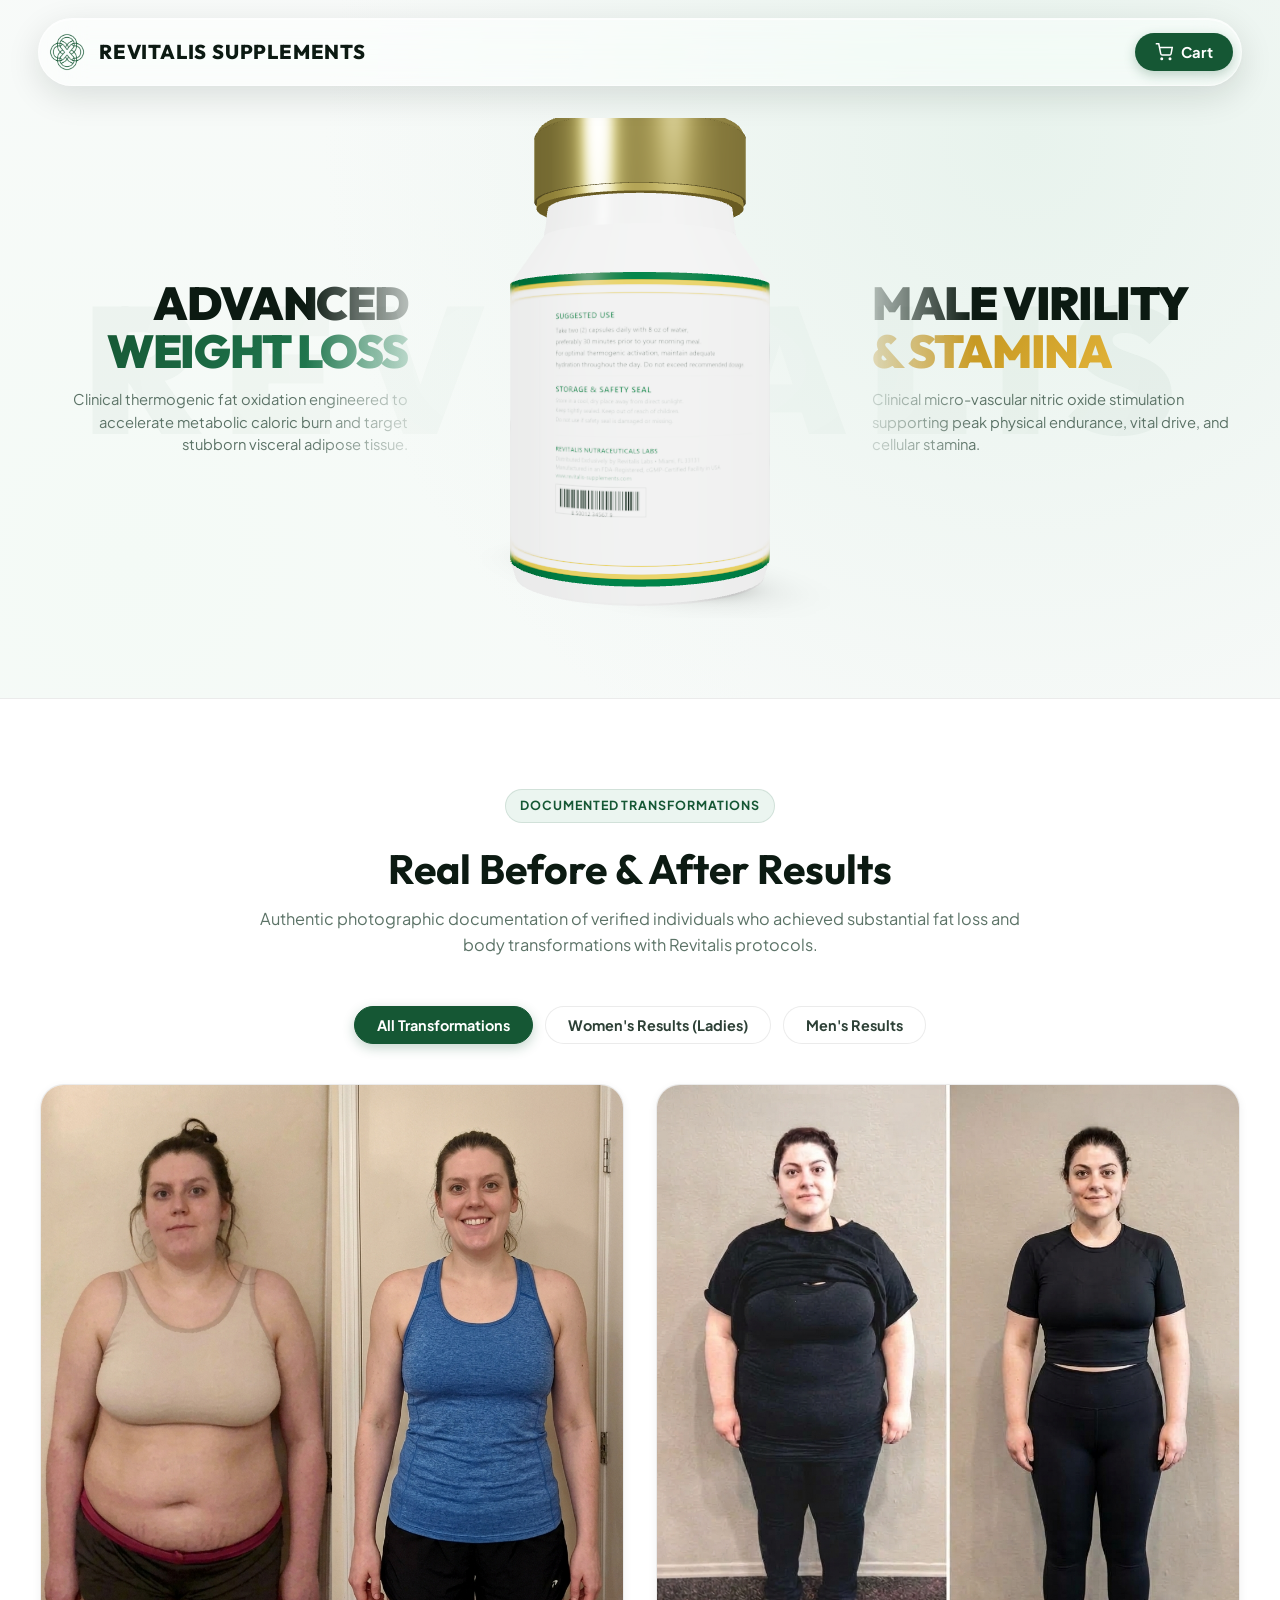
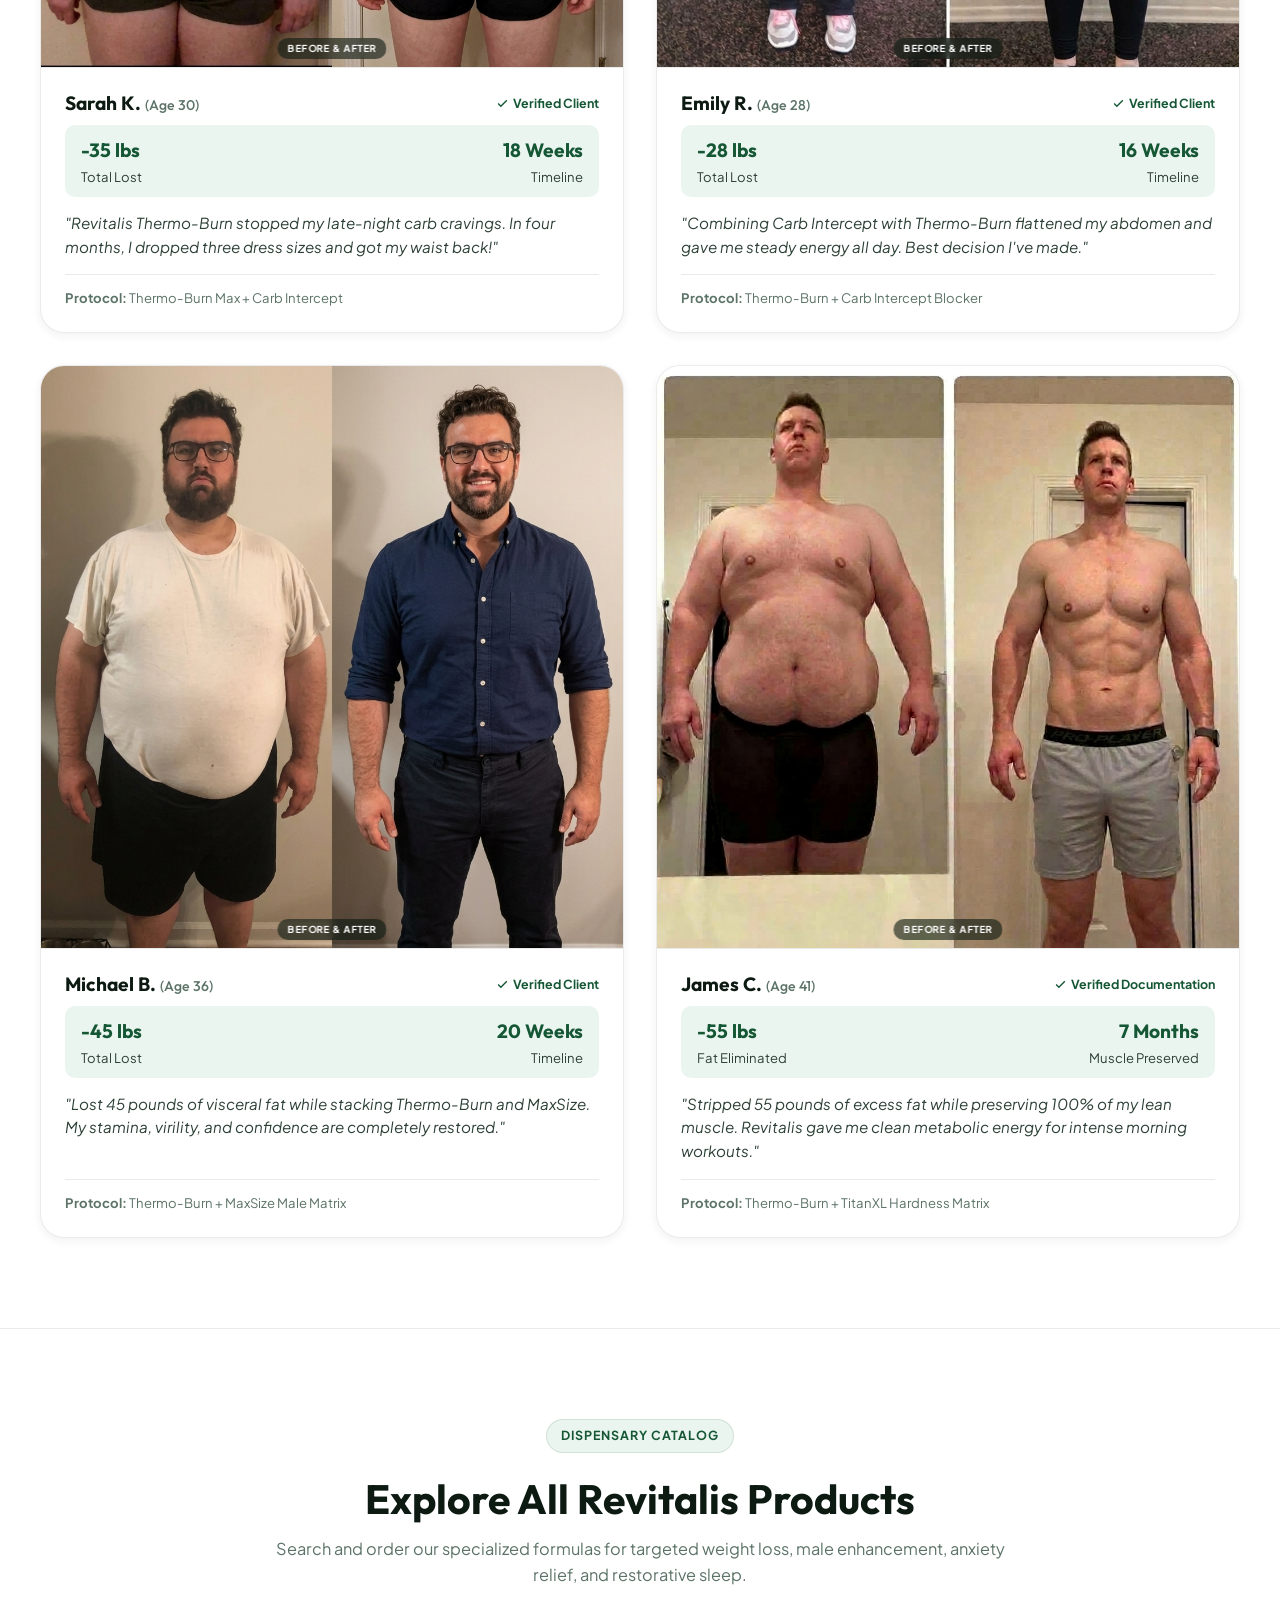
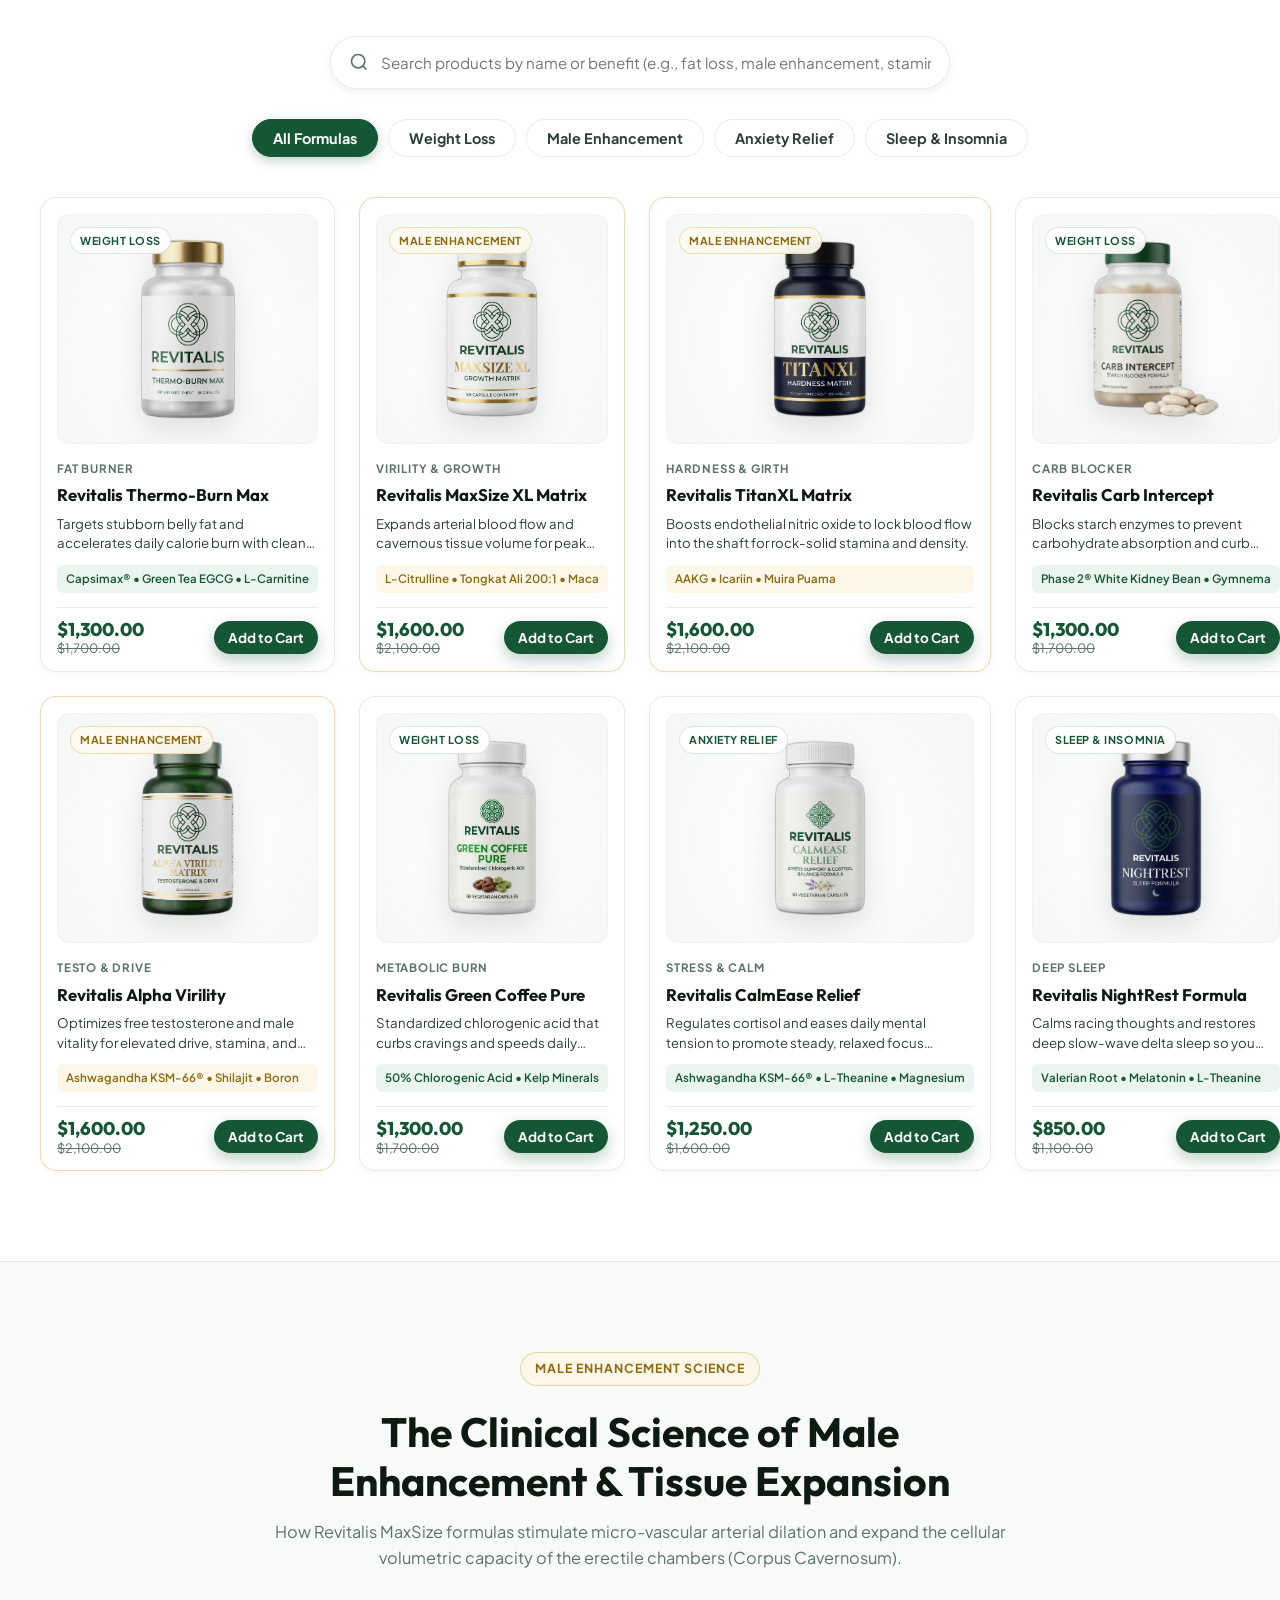
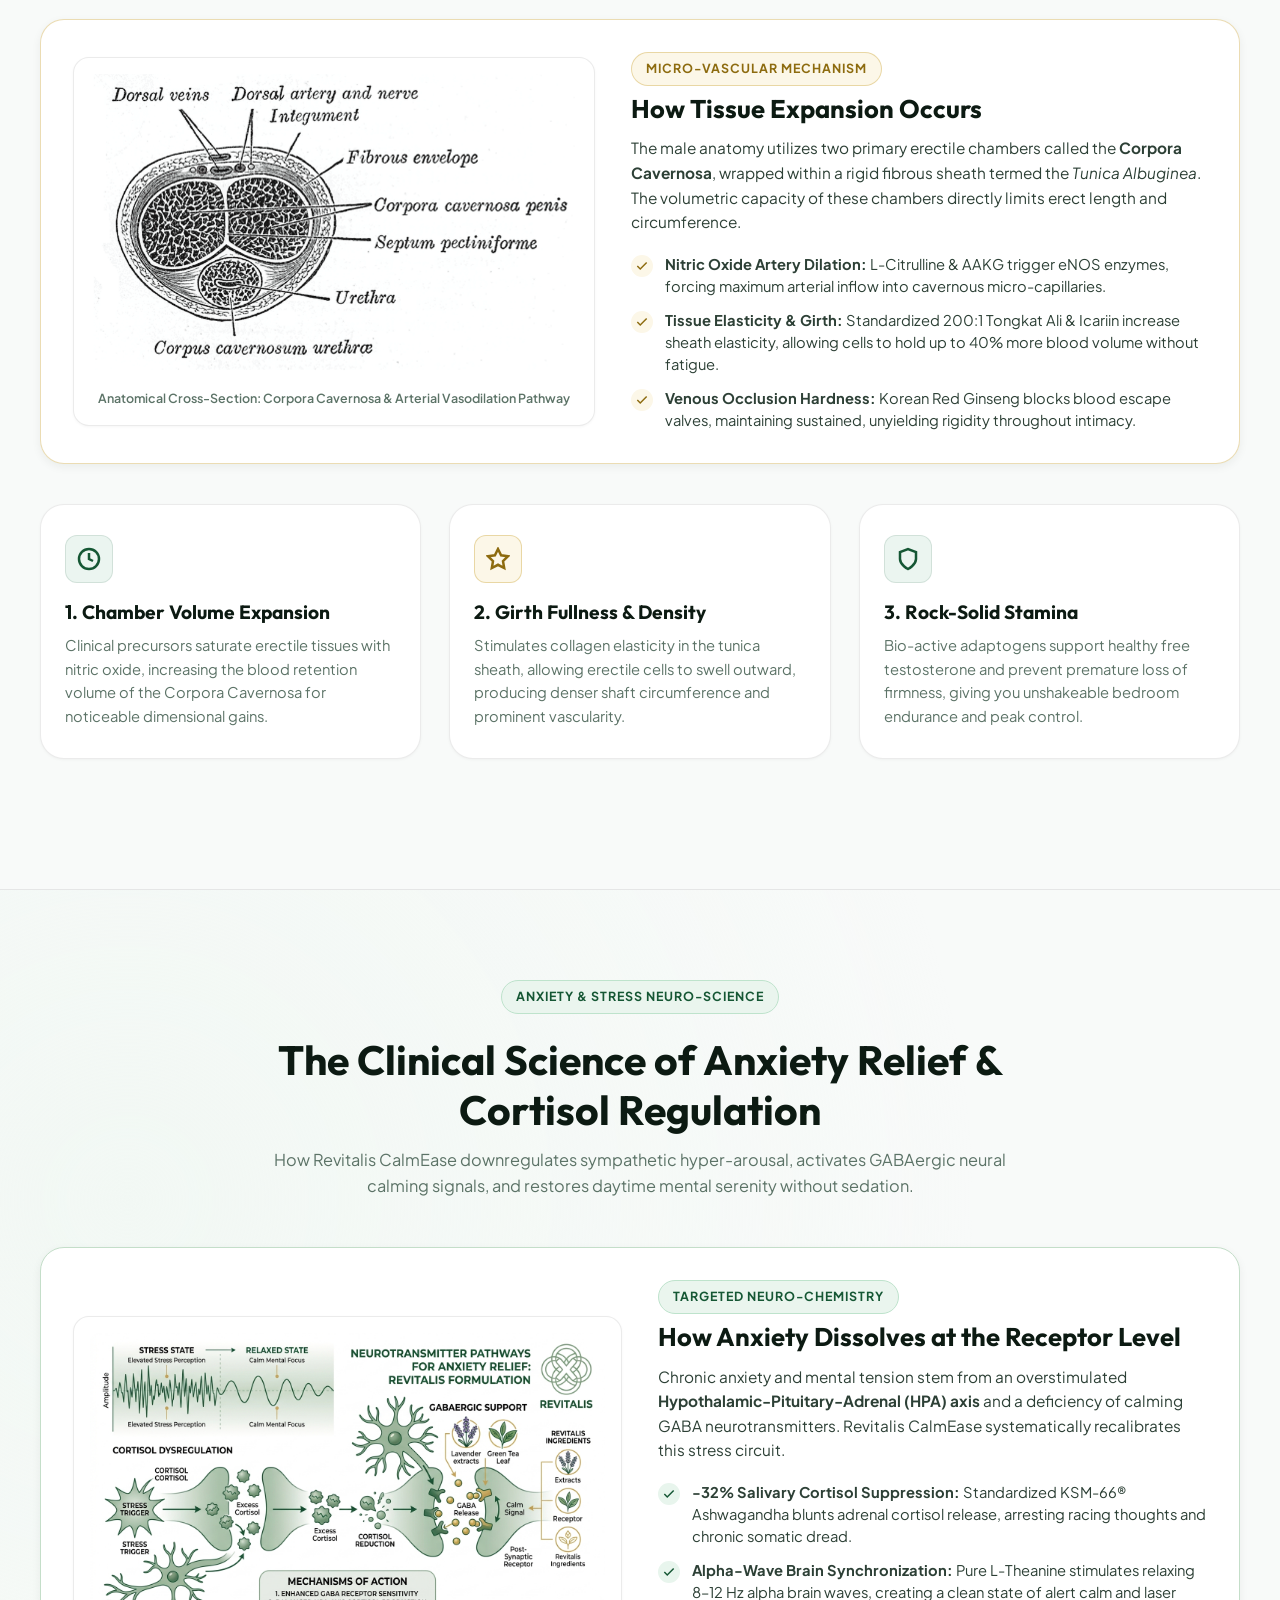
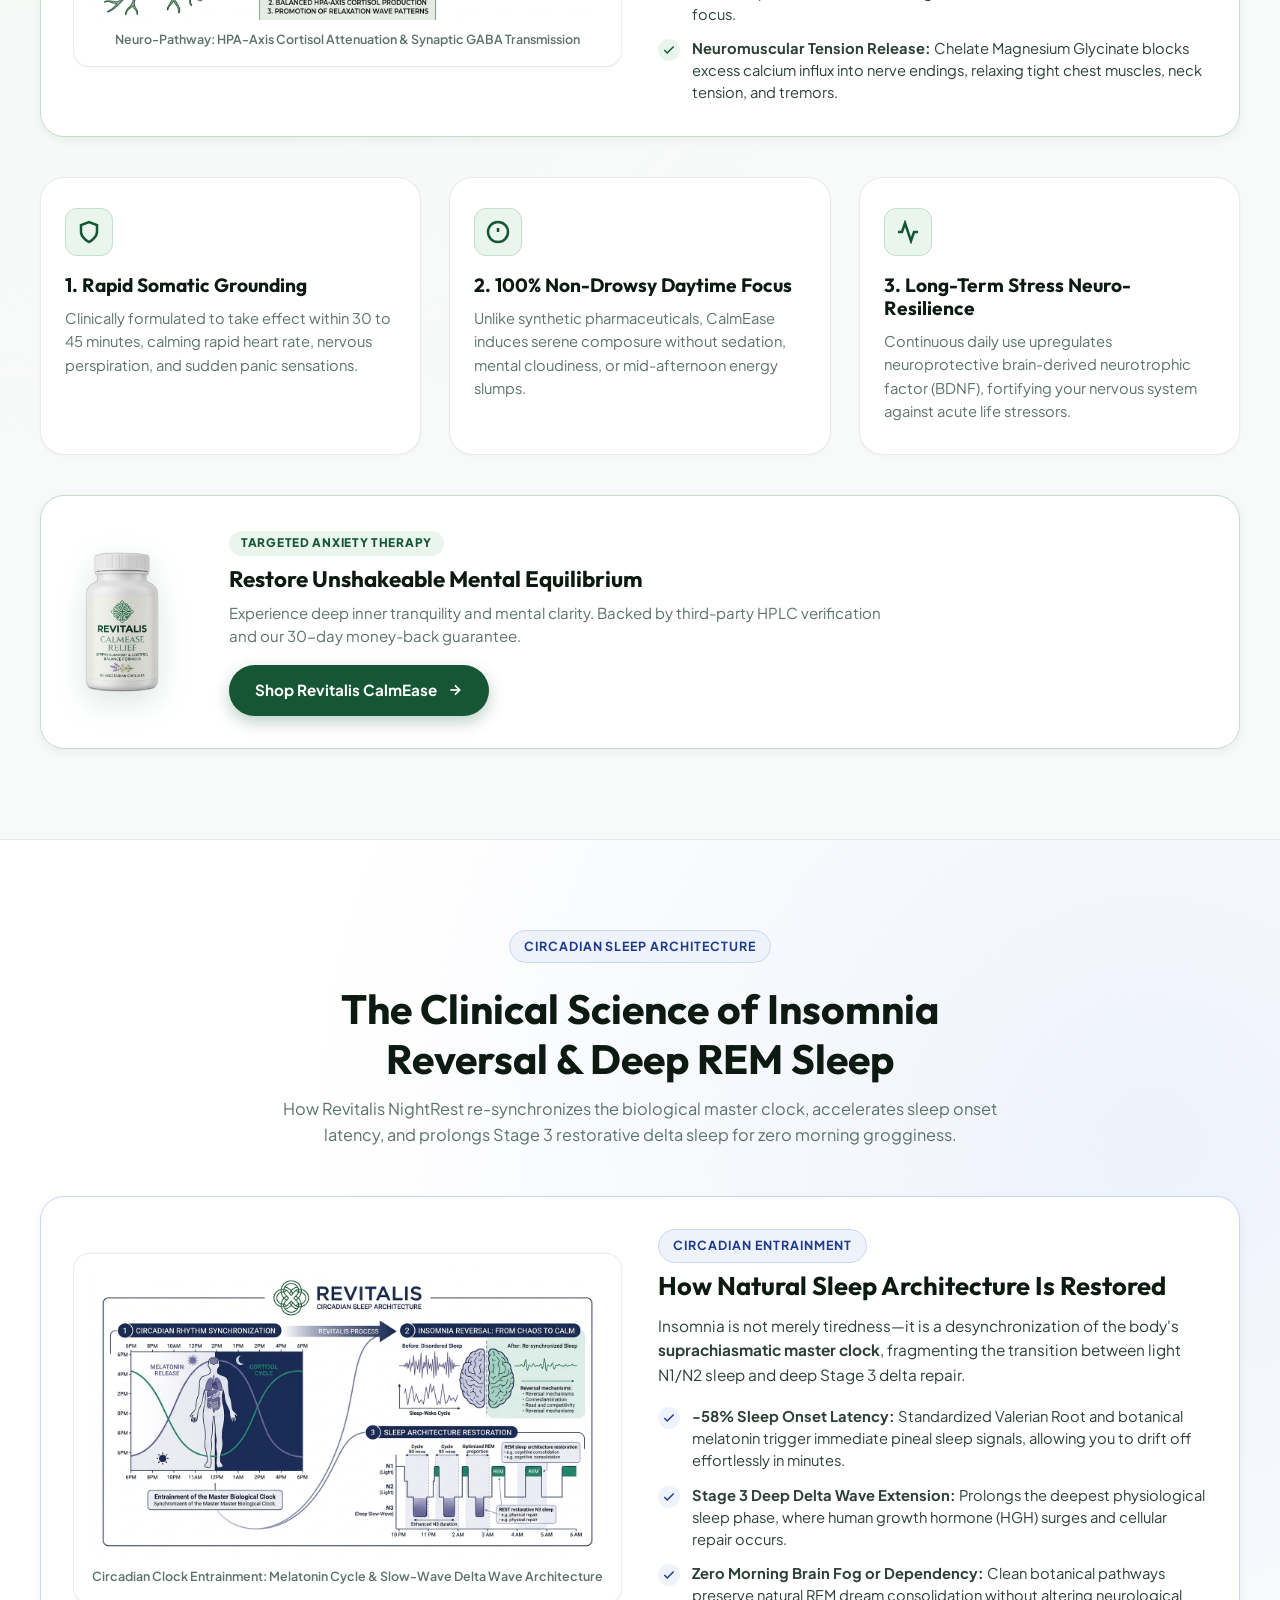
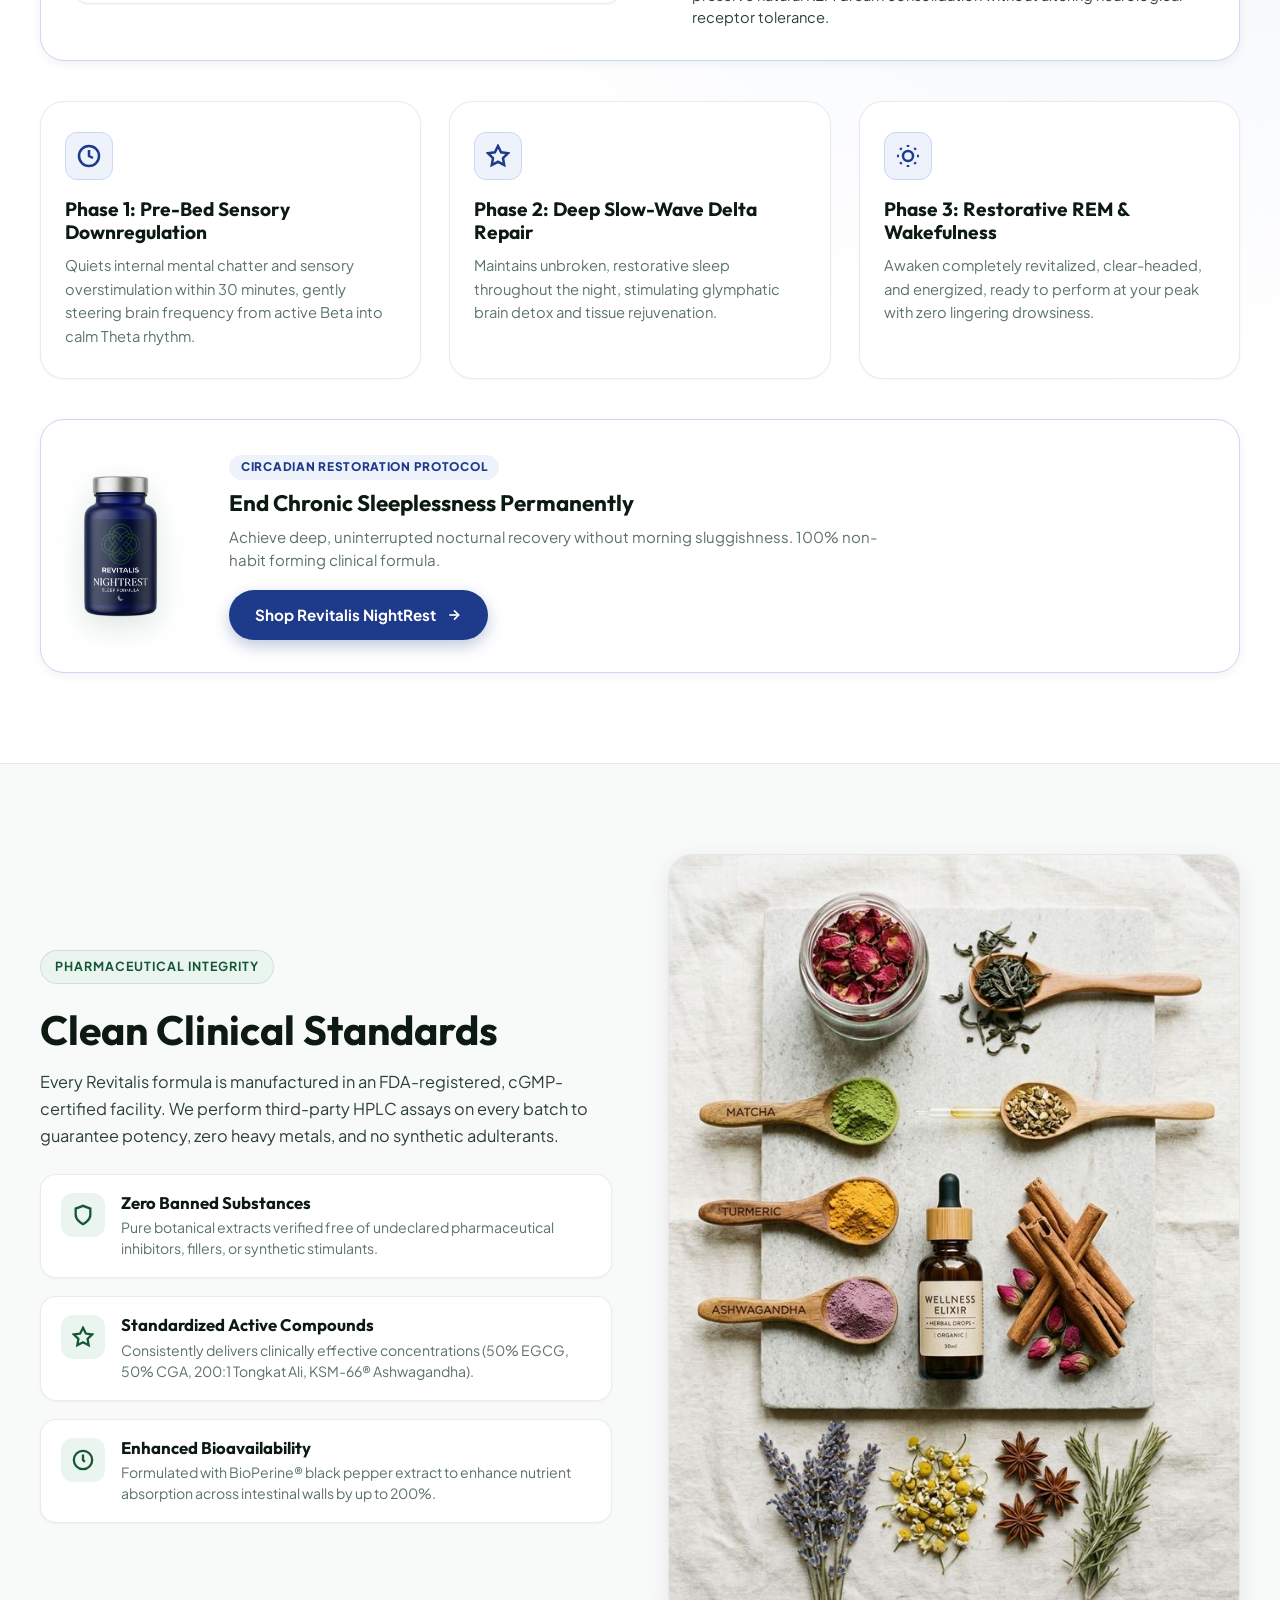
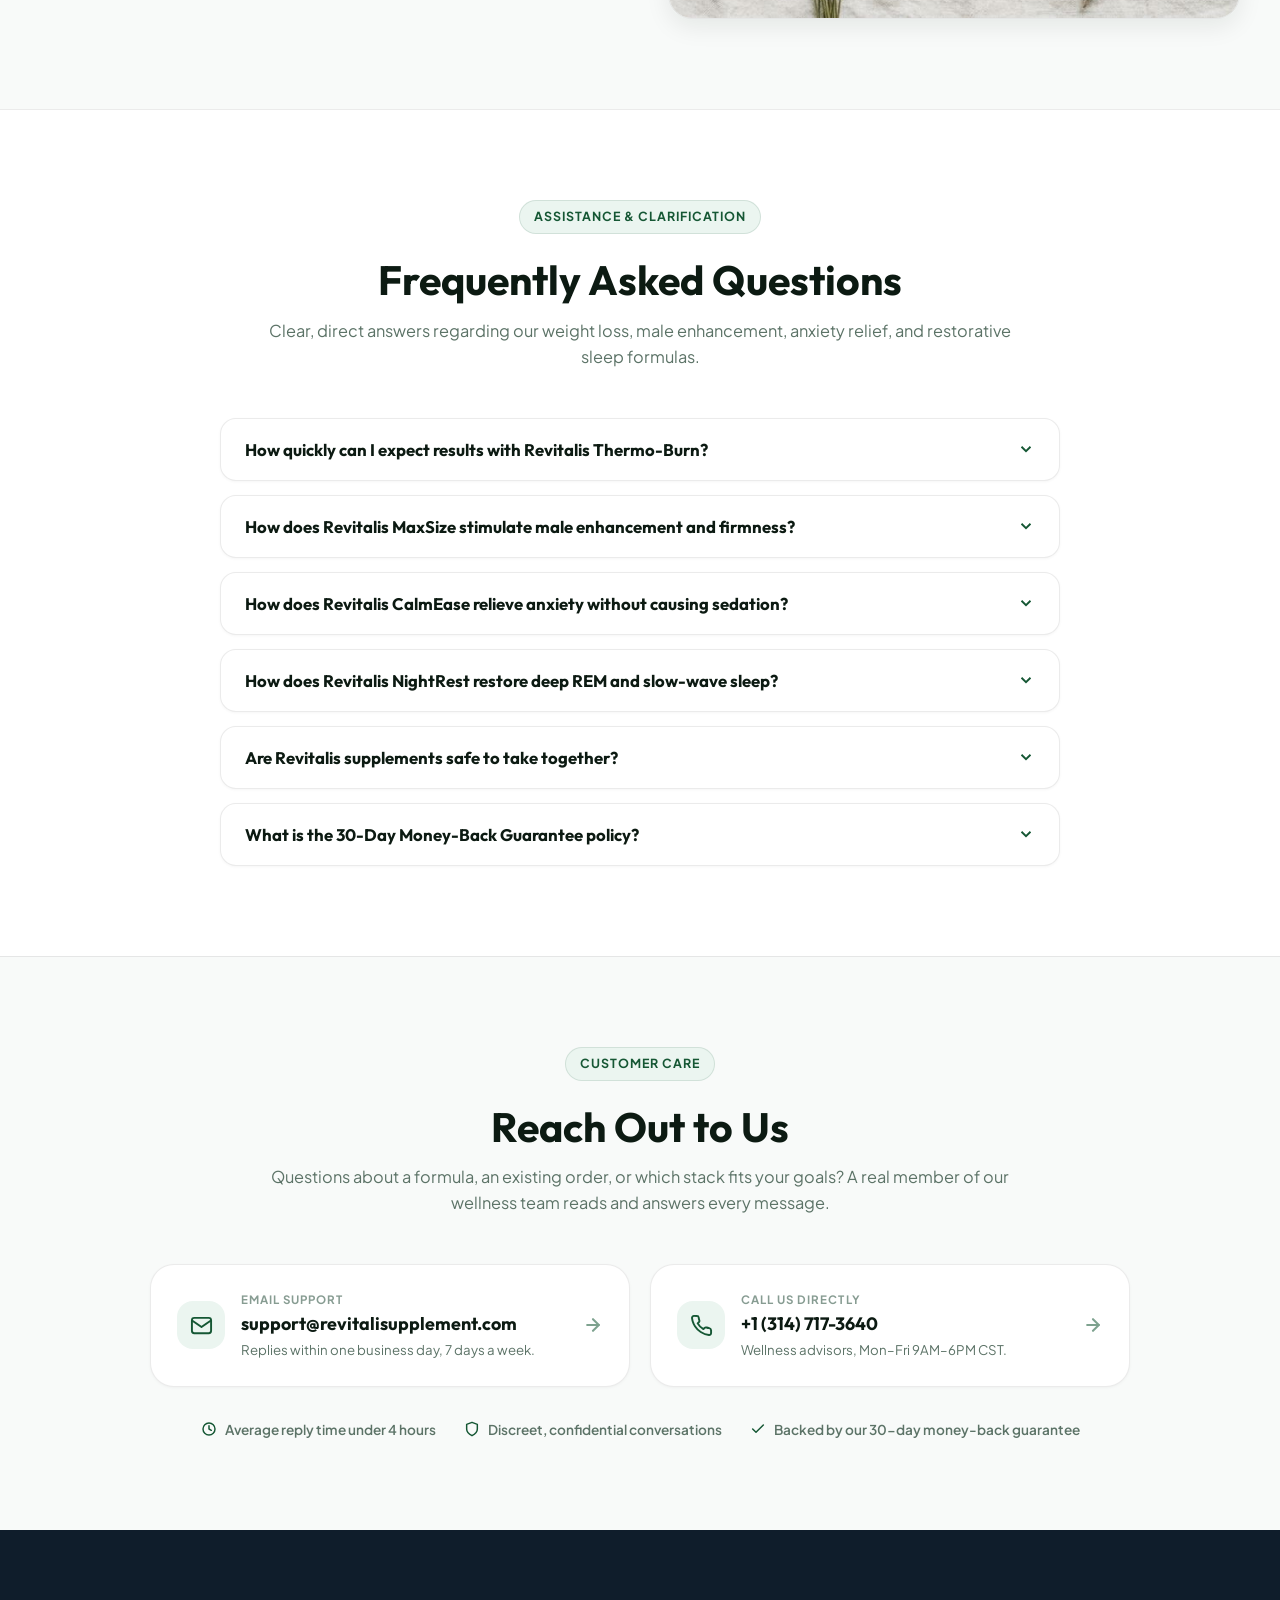
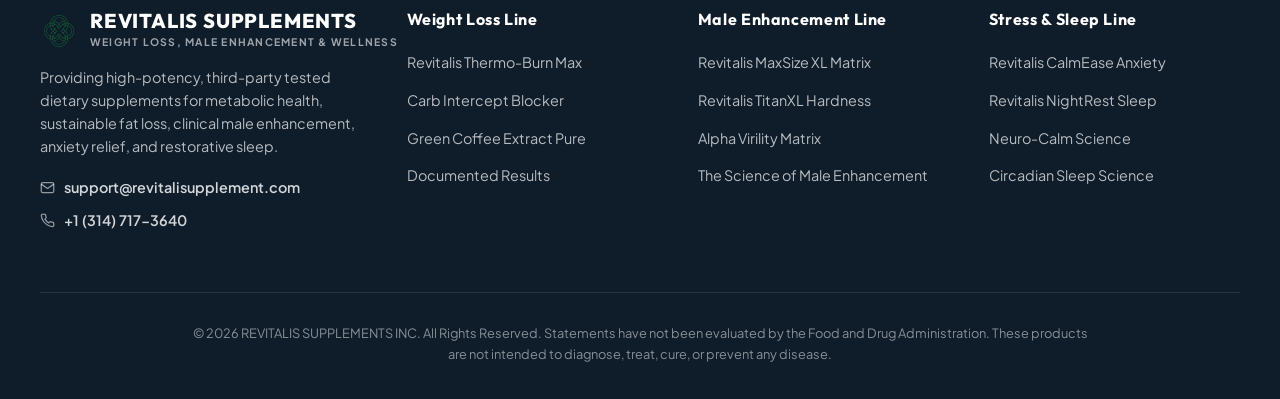
==== commit 9f7f6d6d: "Add Tawk.to live chat widget to index and product pages" ====
--- a/index.html
+++ b/index.html
@@ -1494,5 +1494,19 @@
   <!-- Application Logic -->
   <script src="assets/js/products-data.js"></script>
   <script src="app.js"></script>
+
+  <!--Start of Tawk.to Script-->
+  <script type="text/javascript">
+  var Tawk_API=Tawk_API||{}, Tawk_LoadStart=new Date();
+  (function(){
+  var s1=document.createElement("script"),s0=document.getElementsByTagName("script")[0];
+  s1.async=true;
+  s1.src='https://embed.tawk.to/6aa19ced4bac3434419427c2/1k23kq0ml';
+  s1.charset='UTF-8';
+  s1.setAttribute('crossorigin','*');
+  s0.parentNode.insertBefore(s1,s0);
+  })();
+  </script>
+  <!--End of Tawk.to Script-->
 </body>
 </html>
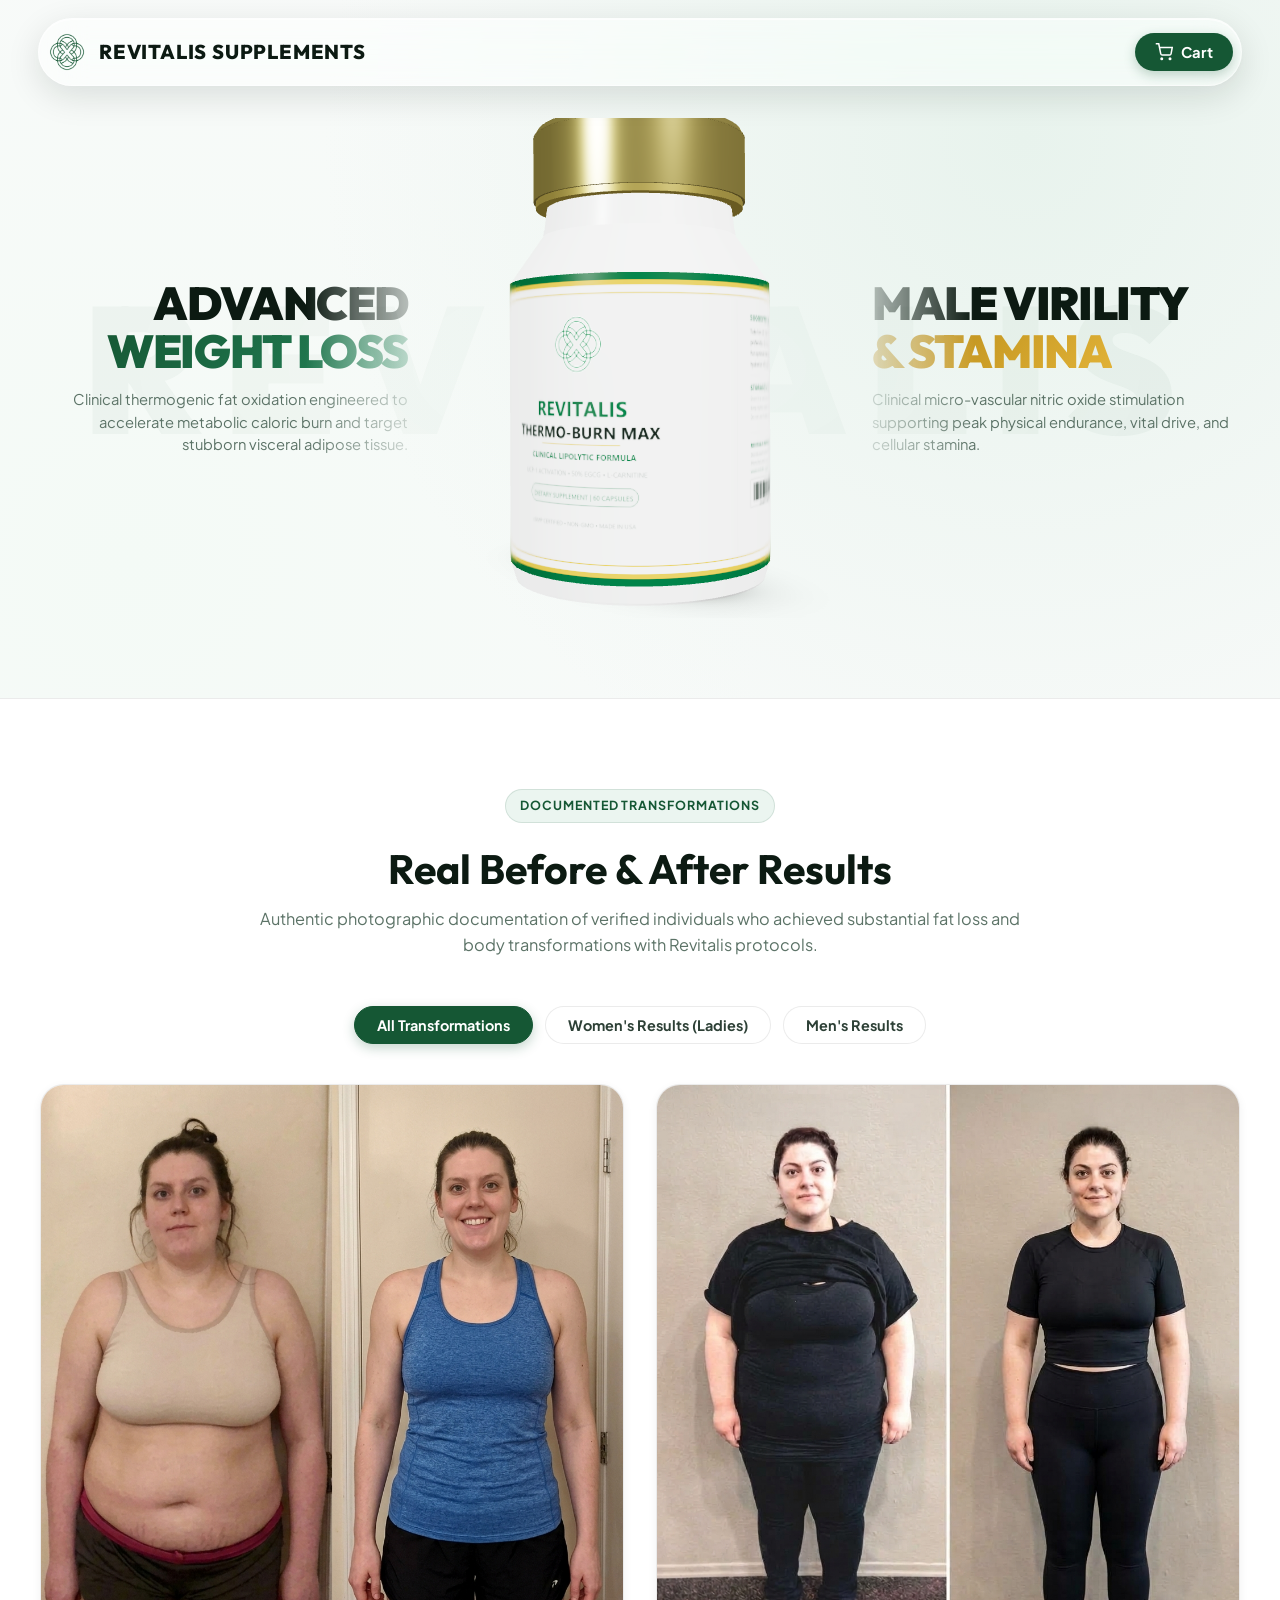
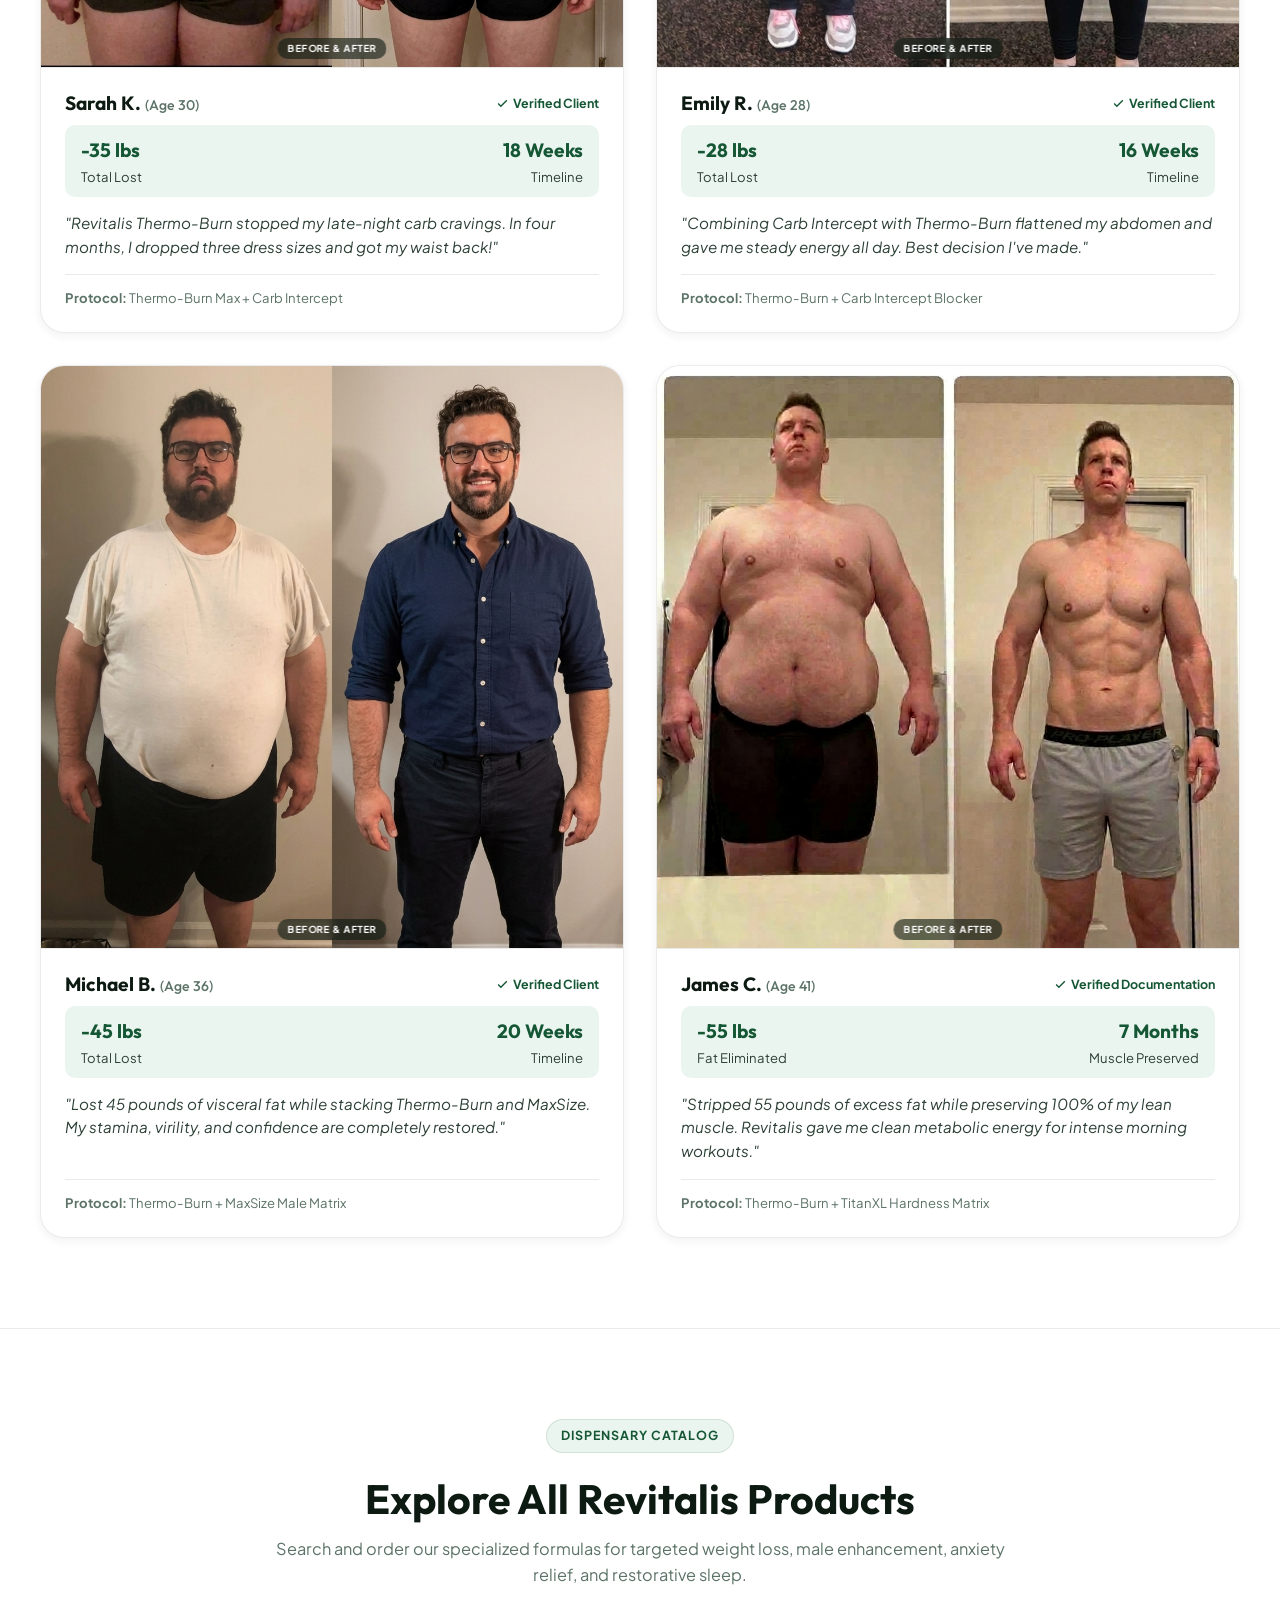
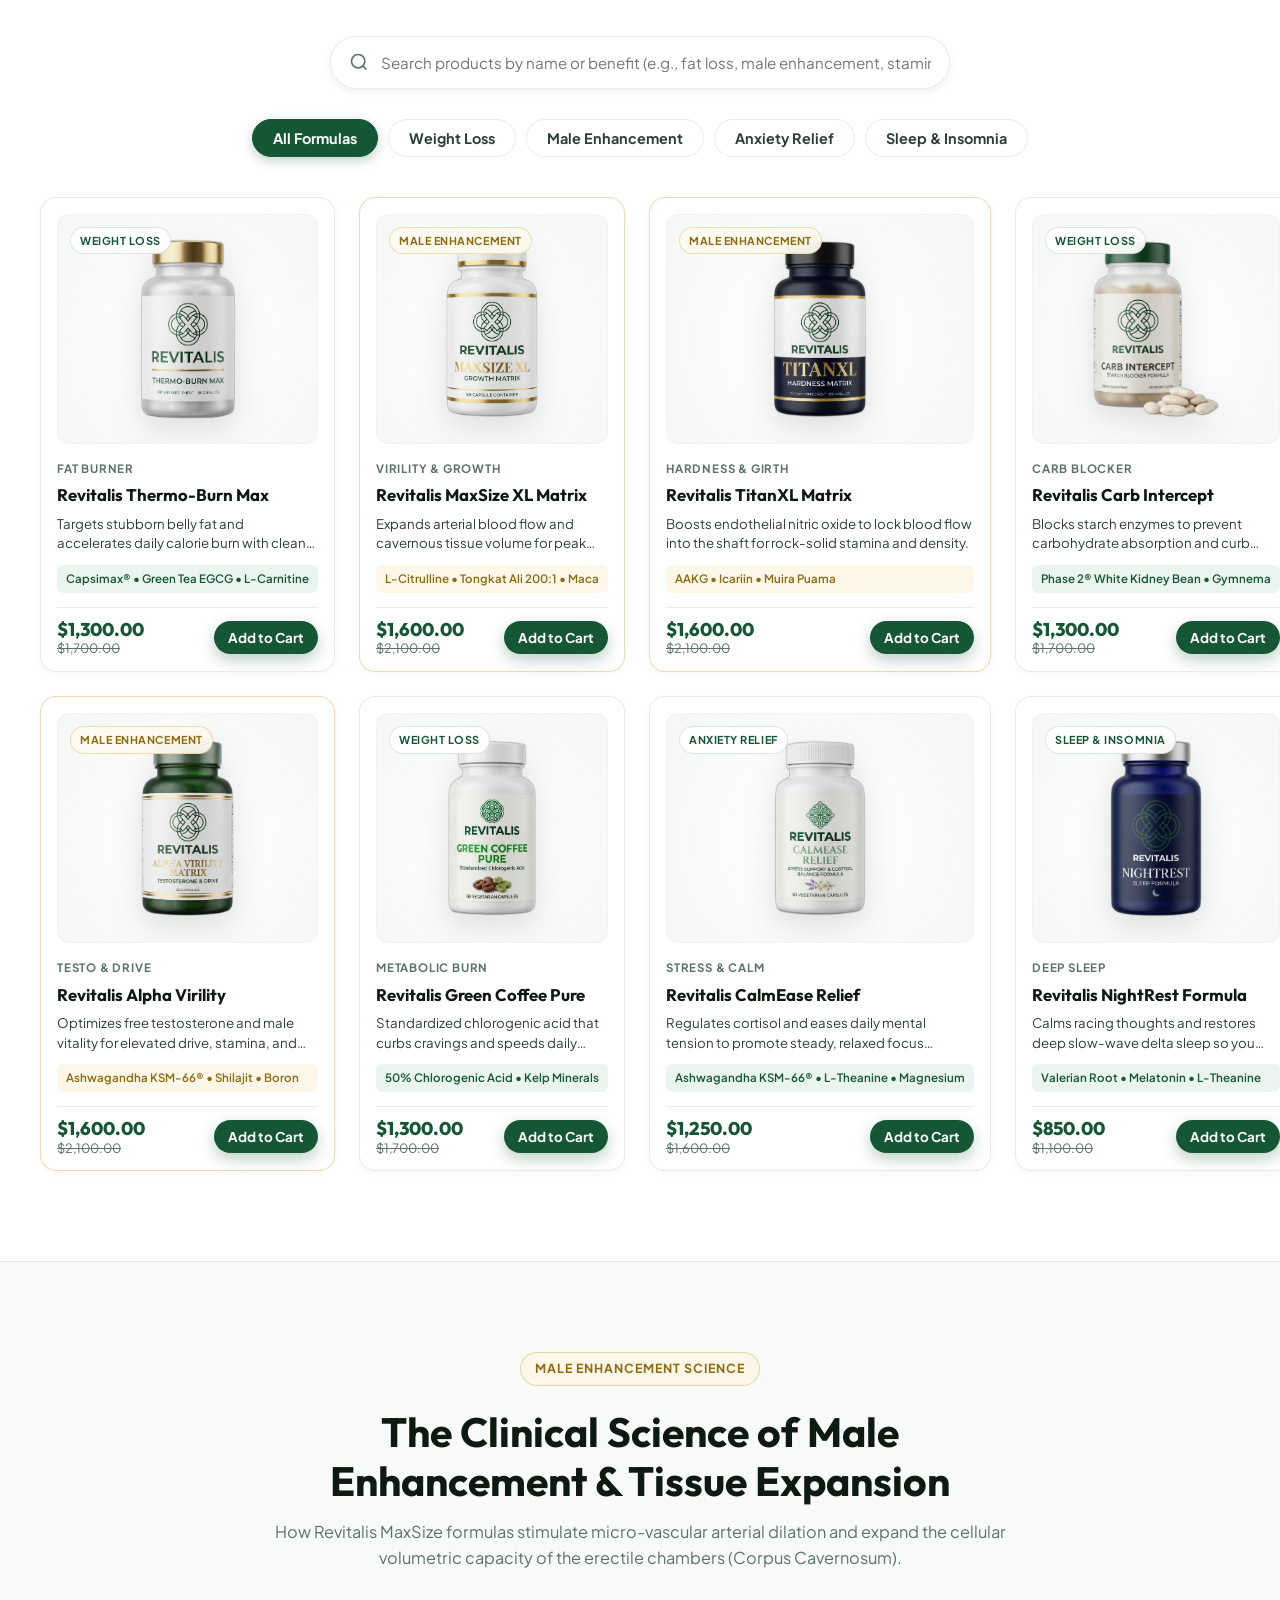
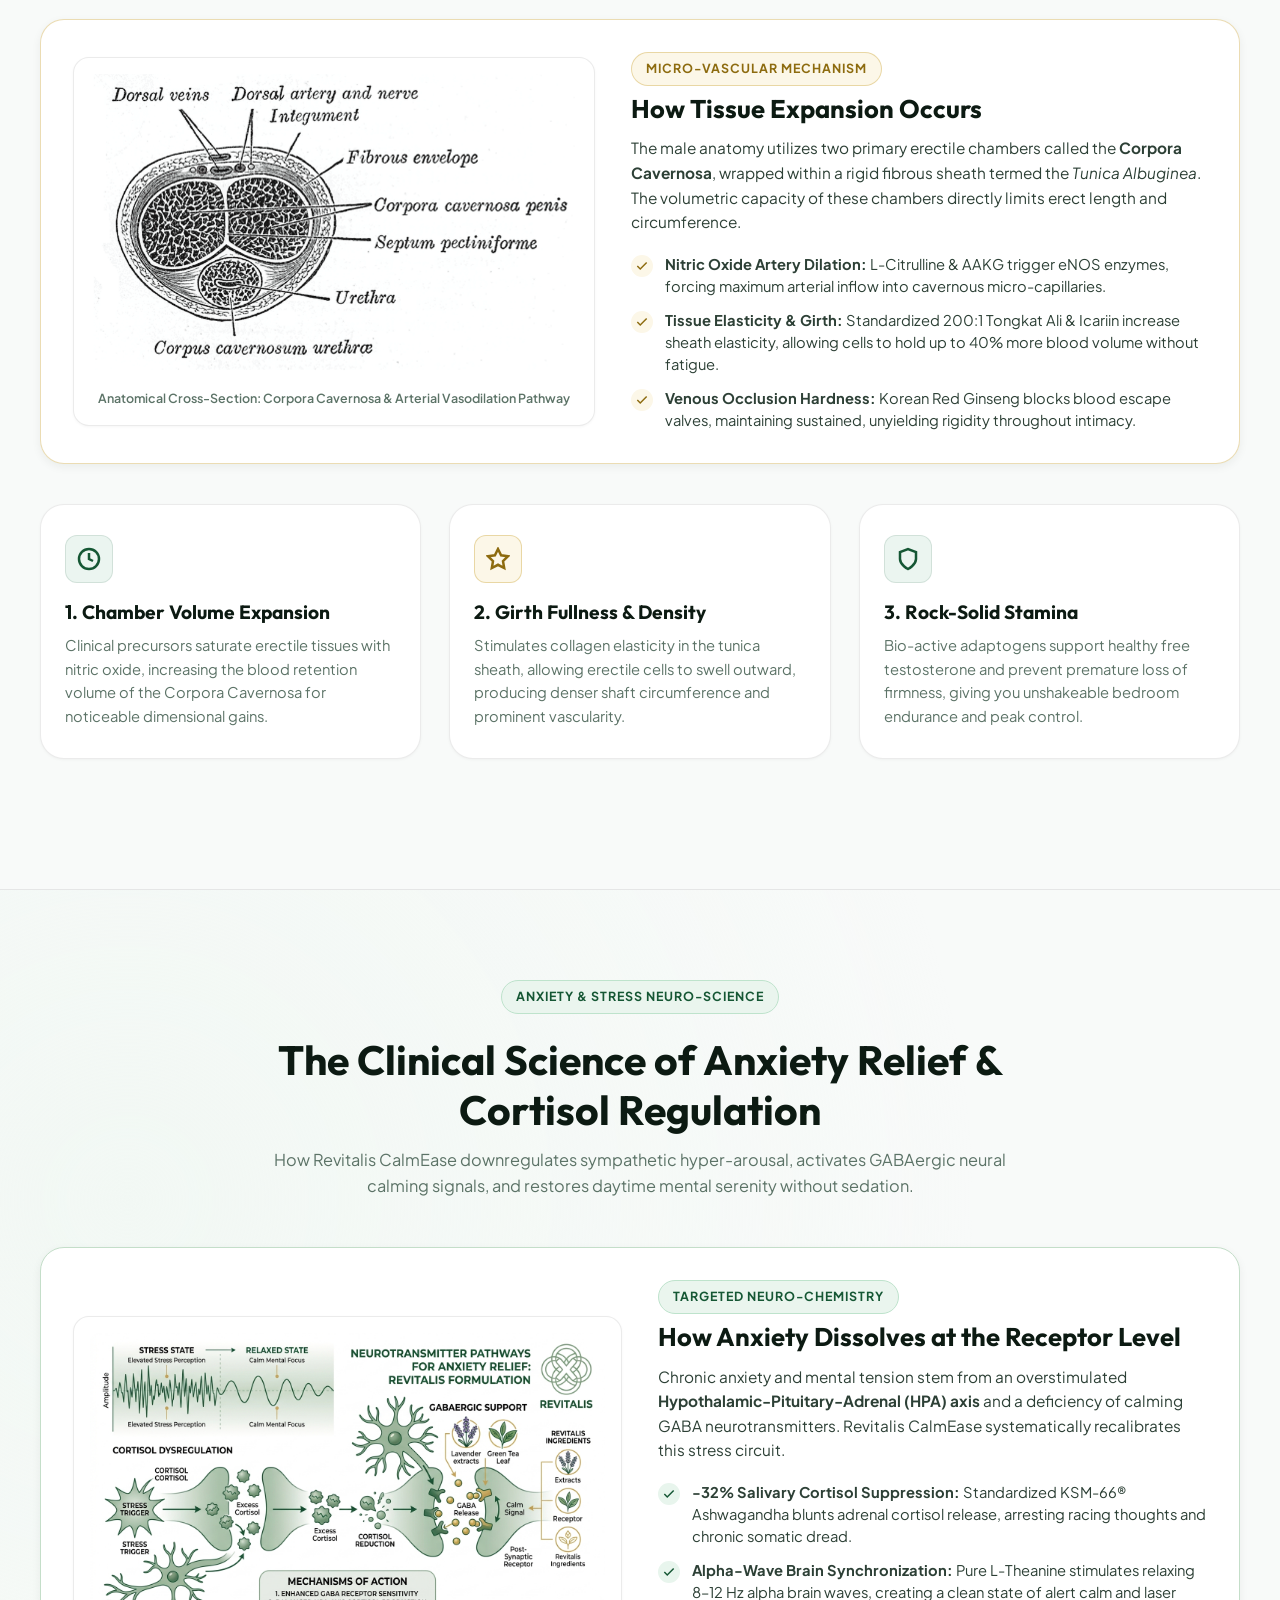
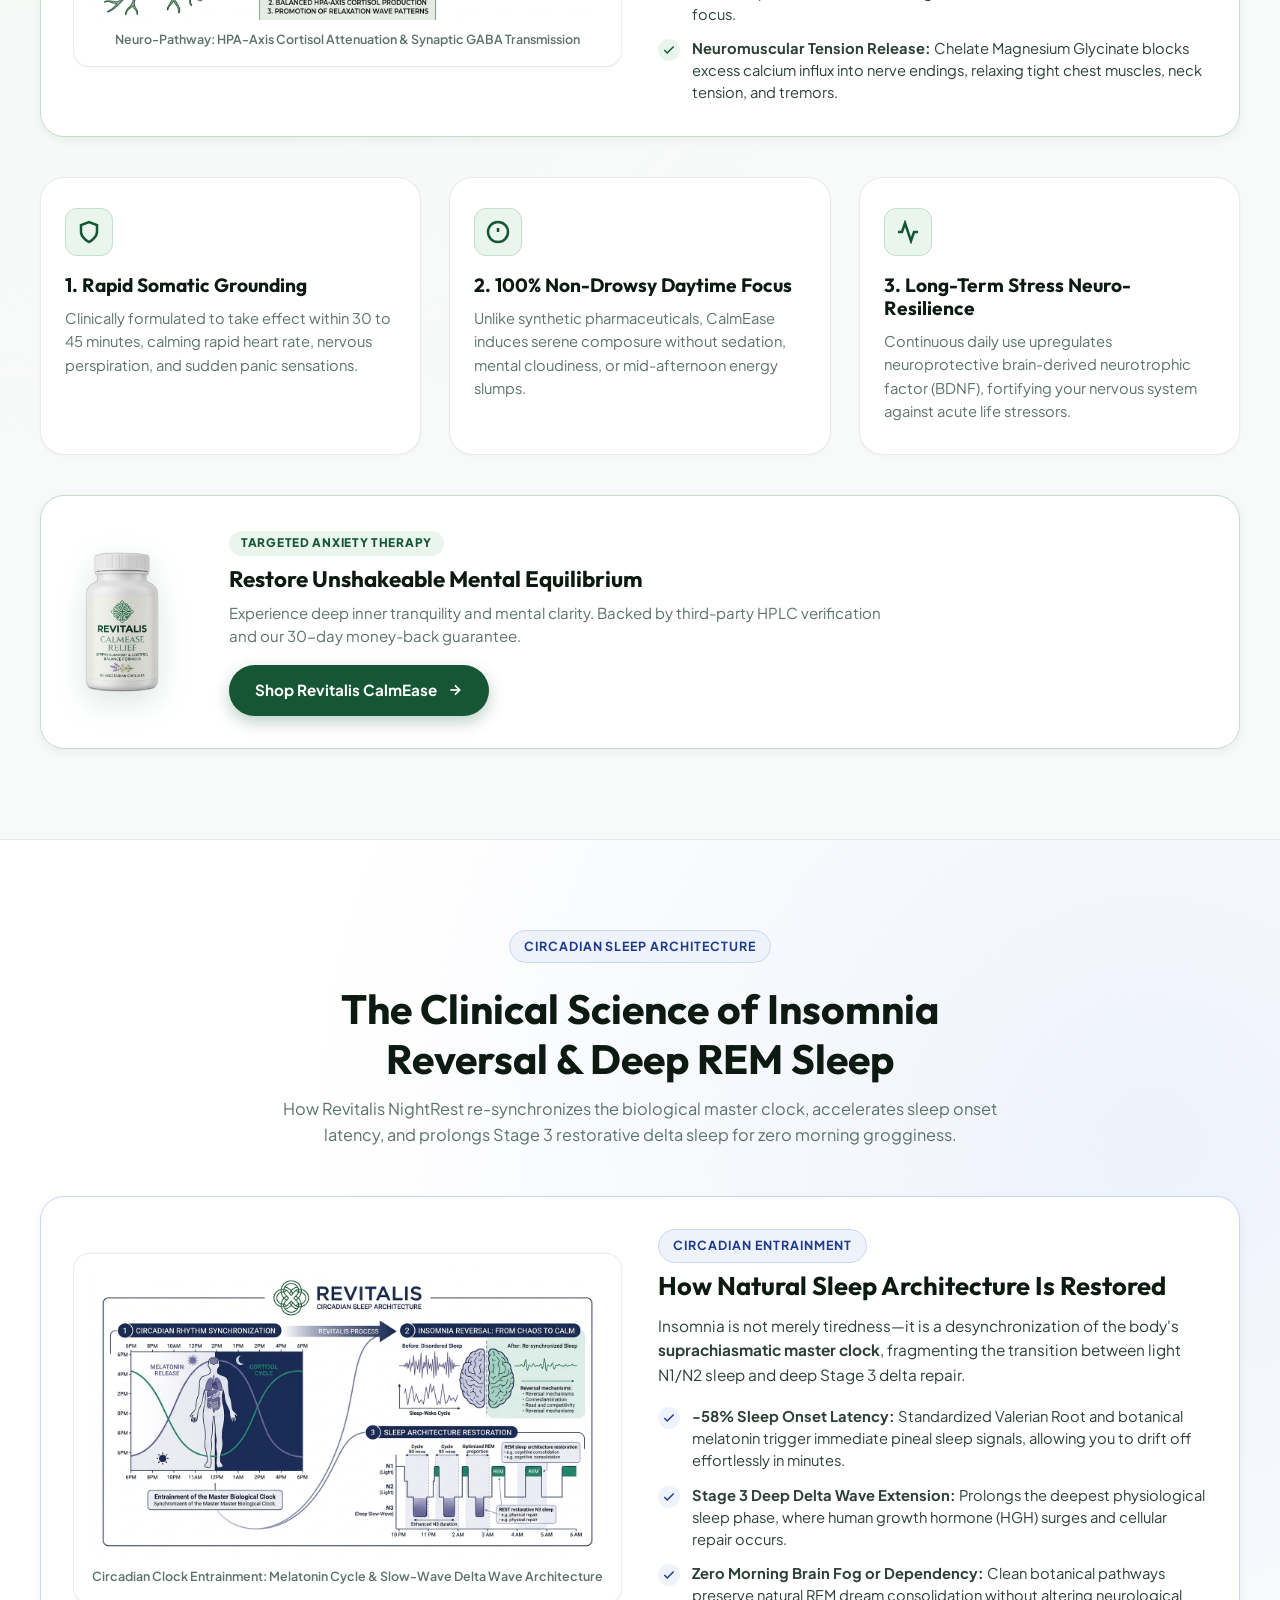
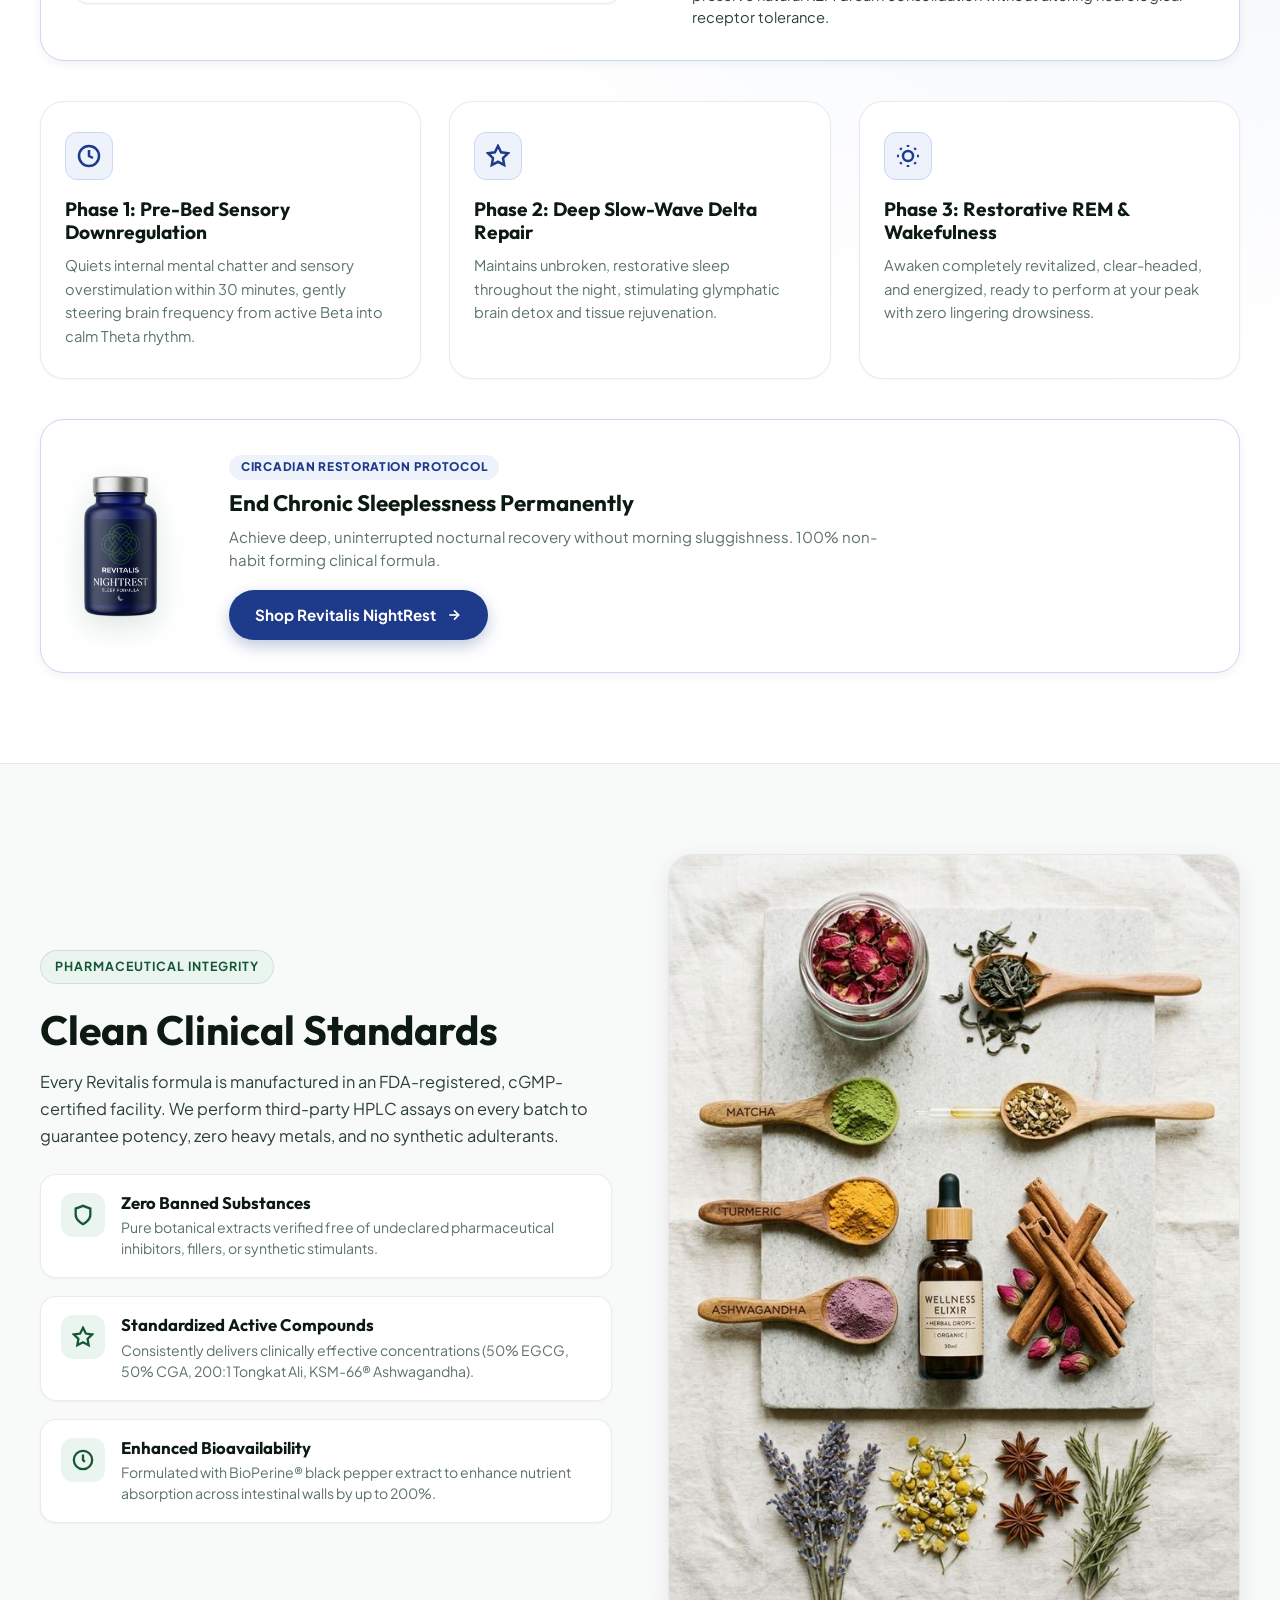
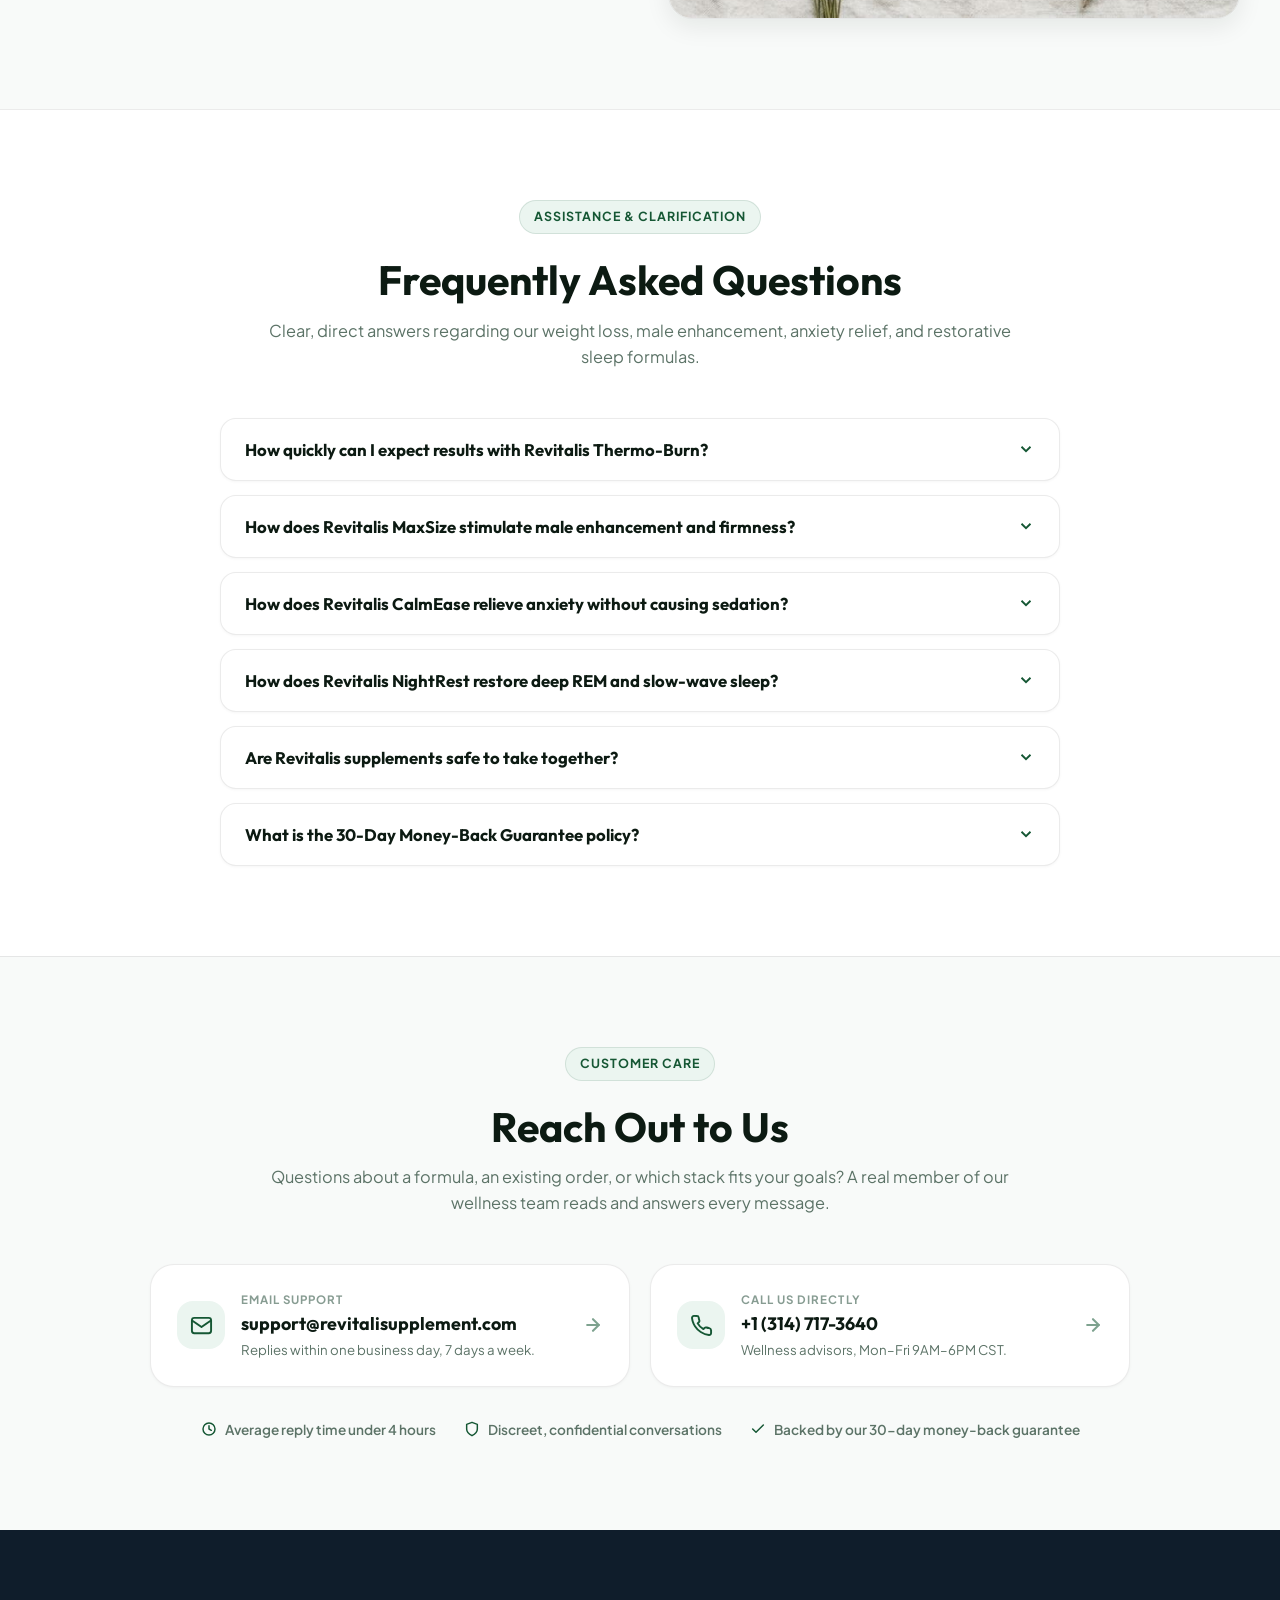
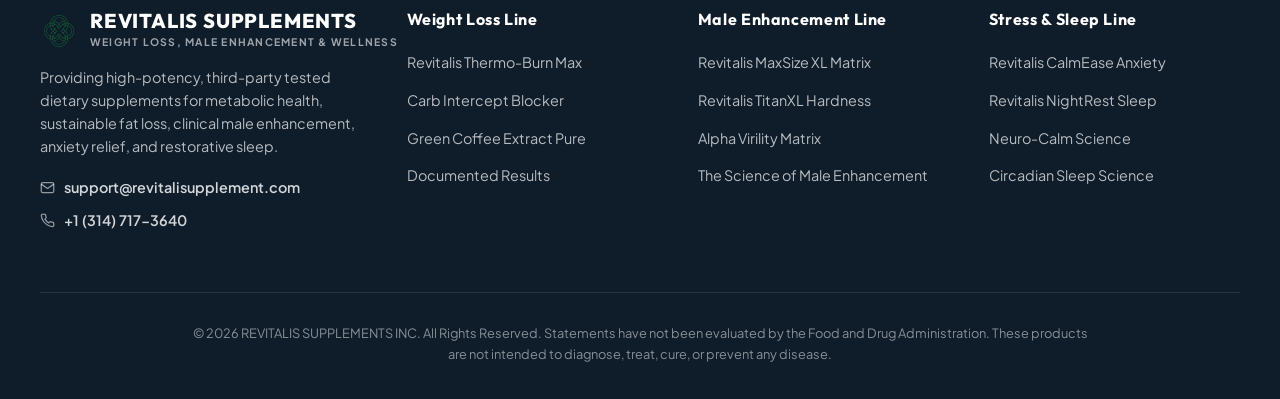
==== commit 6b0cf613: "Change Postal Code label to Zip Code" ====
--- a/index.html
+++ b/index.html
@@ -1319,7 +1319,7 @@
                 <input type="text" id="coCity" required placeholder="New York">
               </div>
               <div class="form-field">
-                <label for="coZip">Postal Code</label>
+                <label for="coZip">Zip Code</label>
                 <input type="text" id="coZip" required placeholder="10001">
               </div>
             </div>
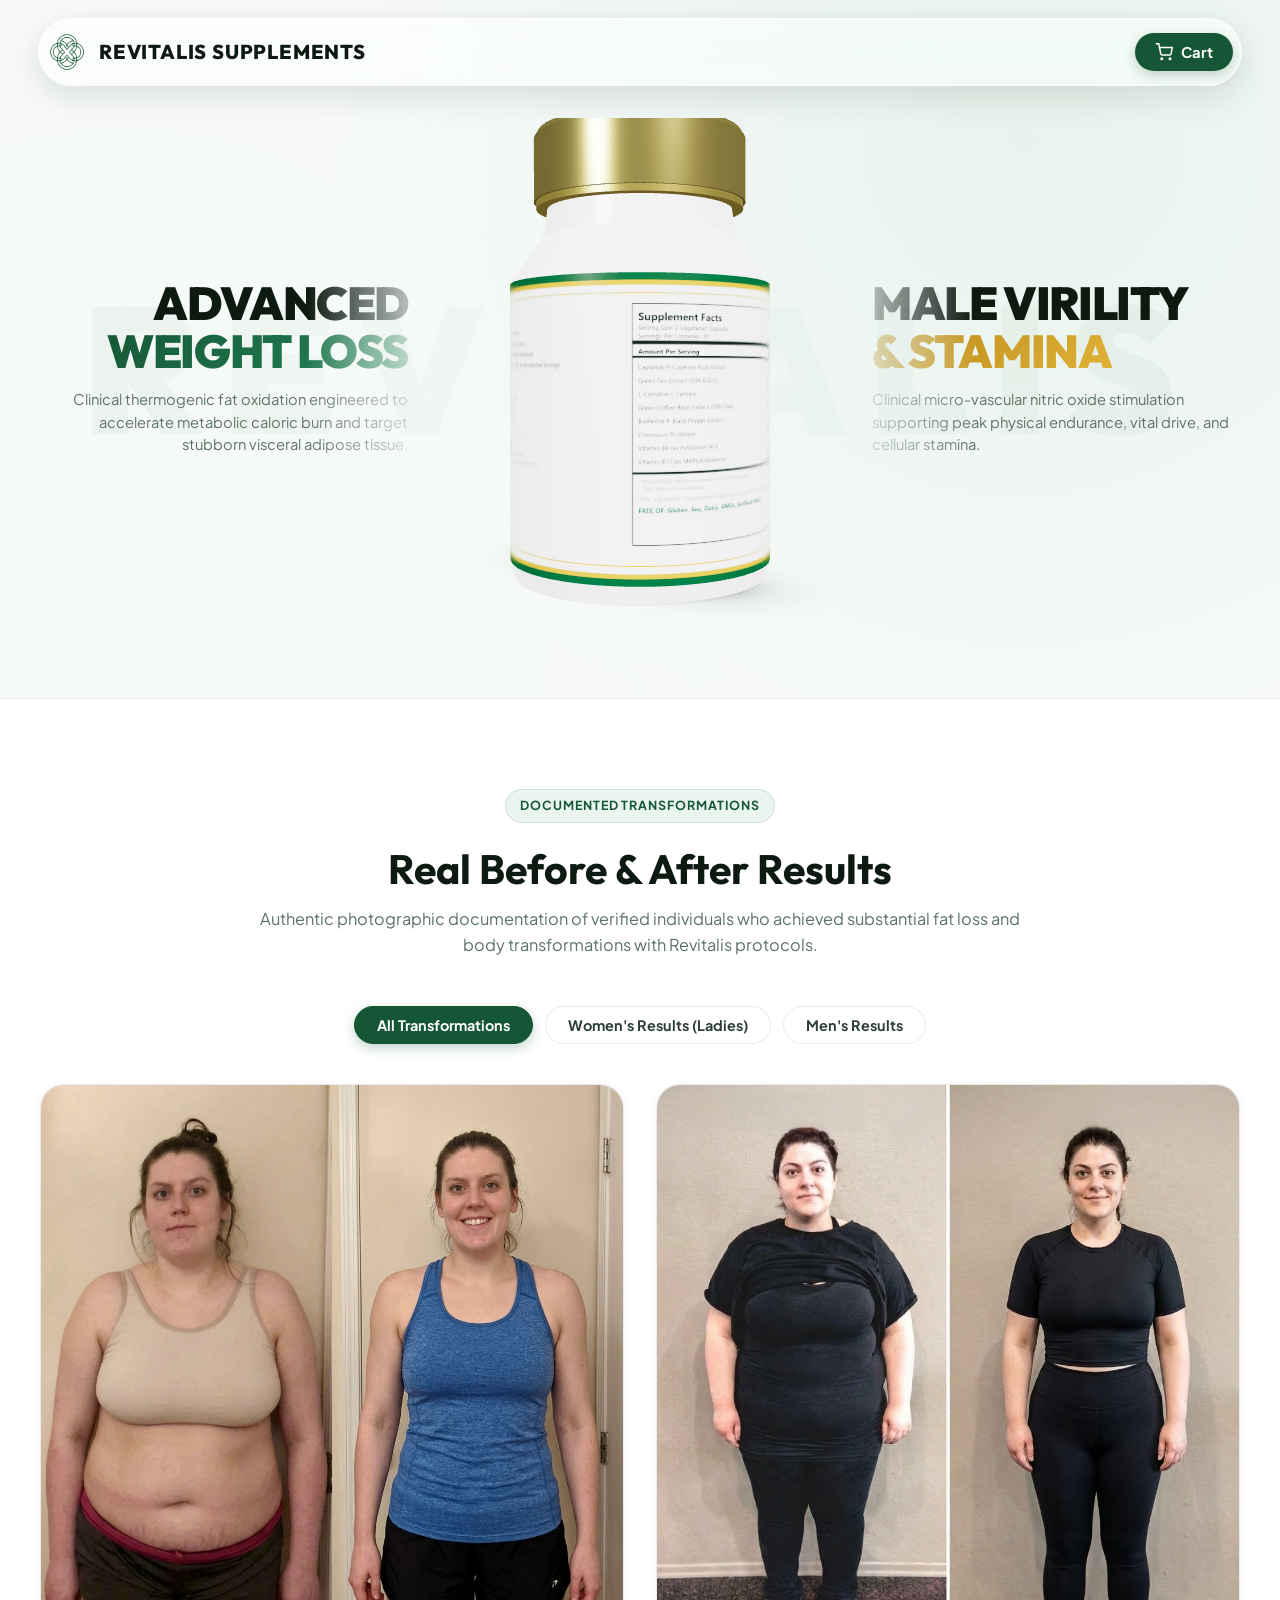
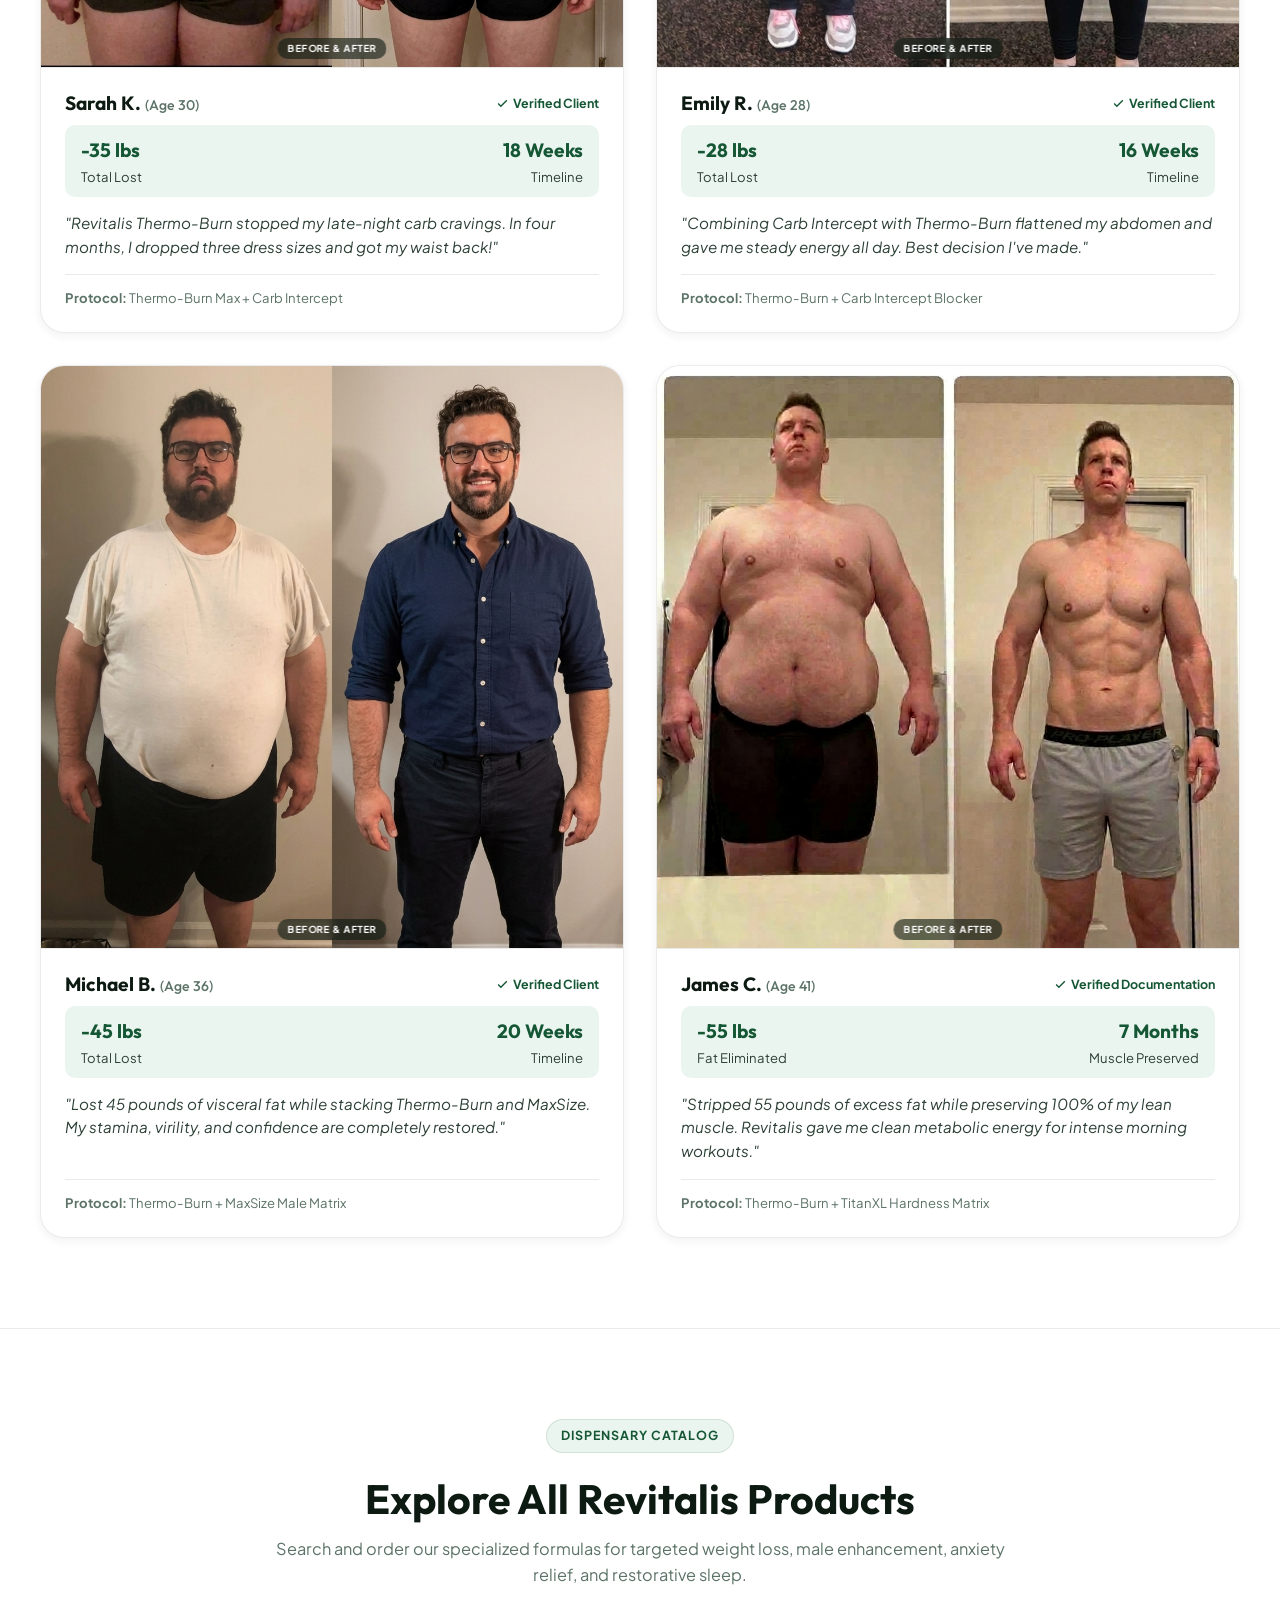
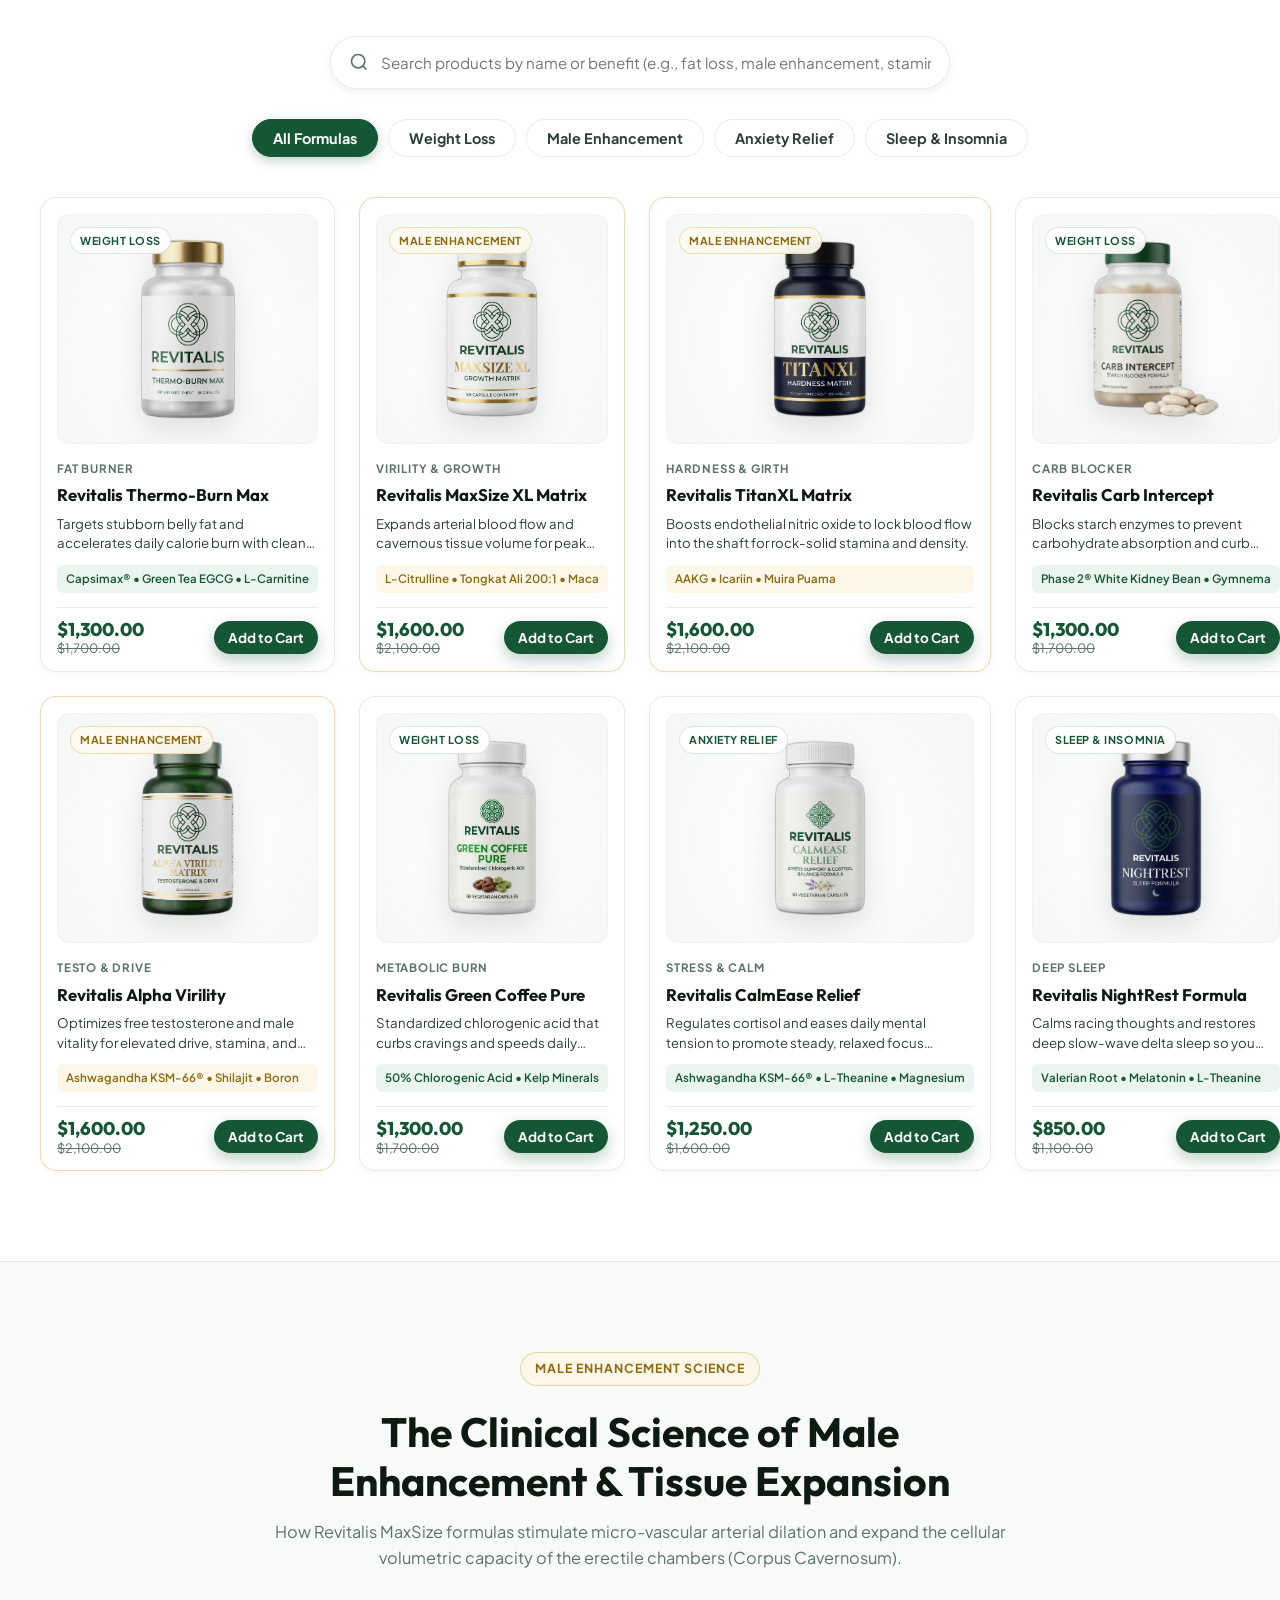
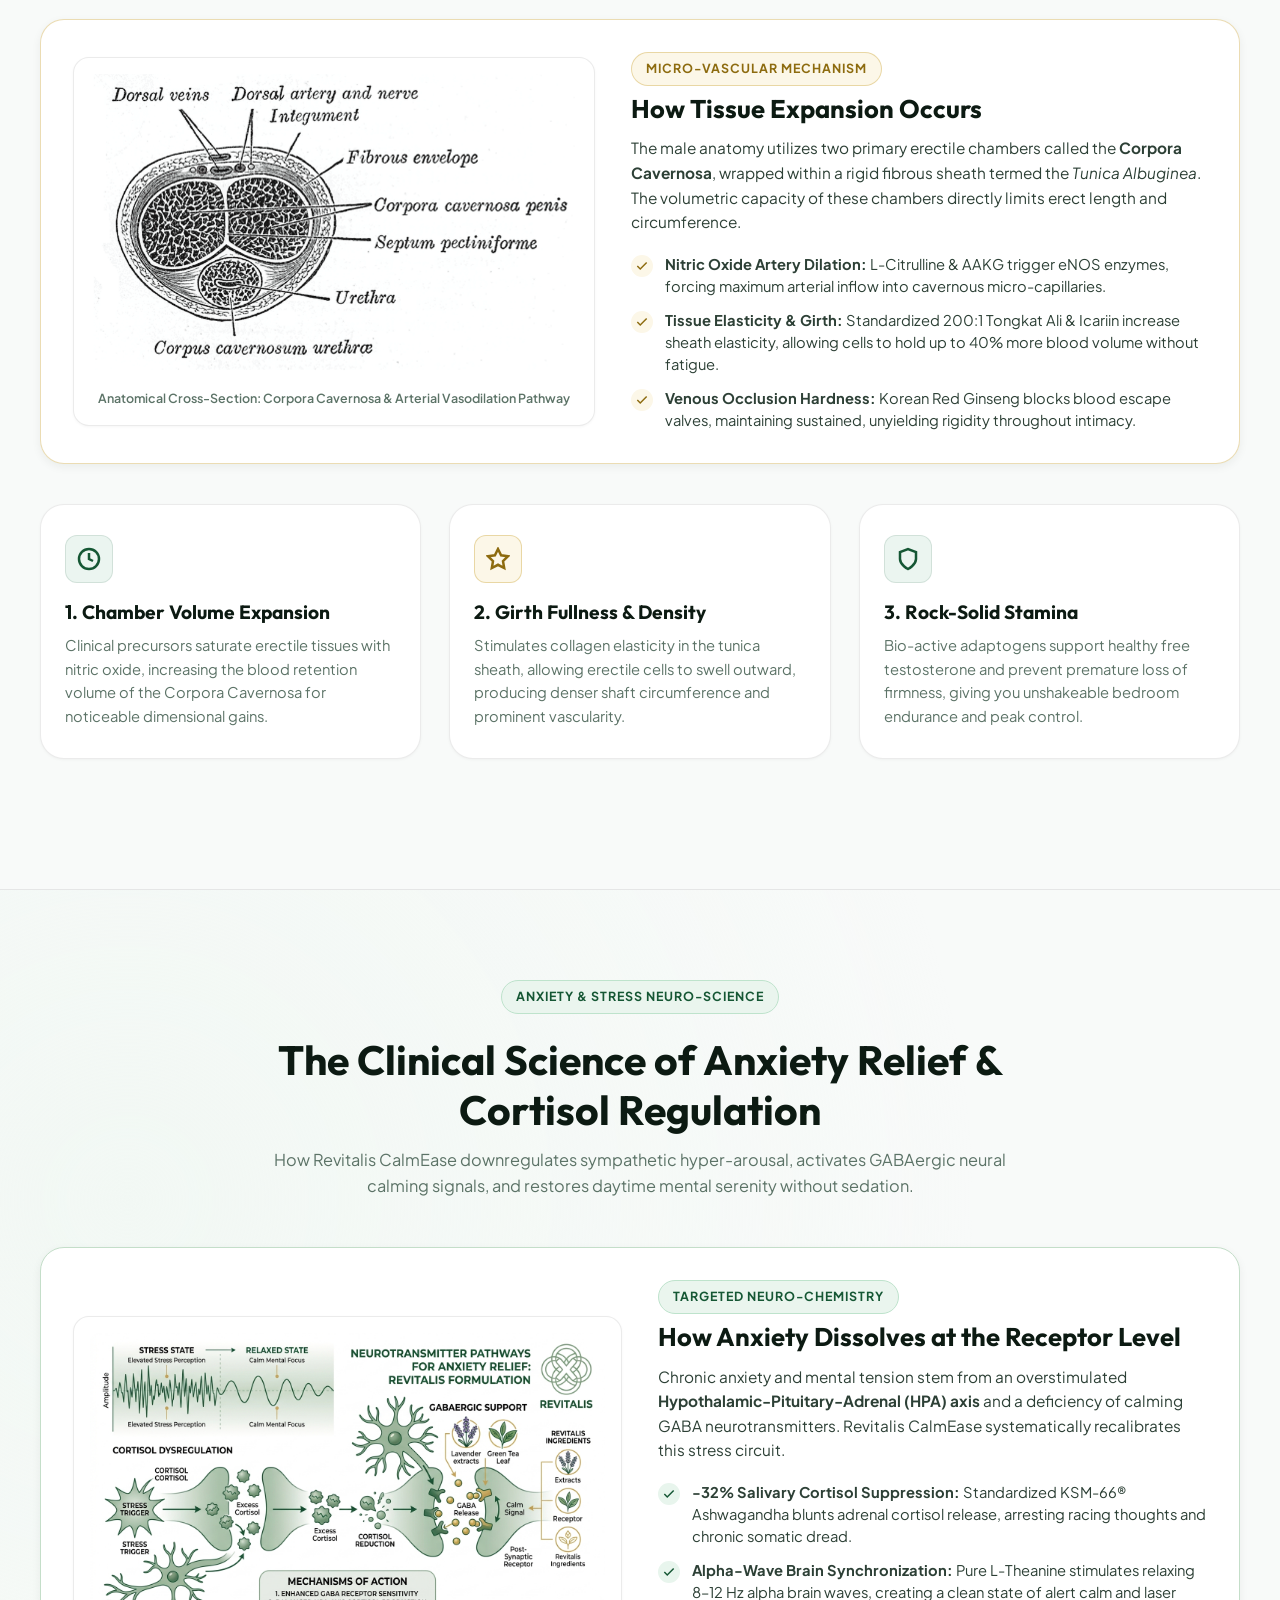
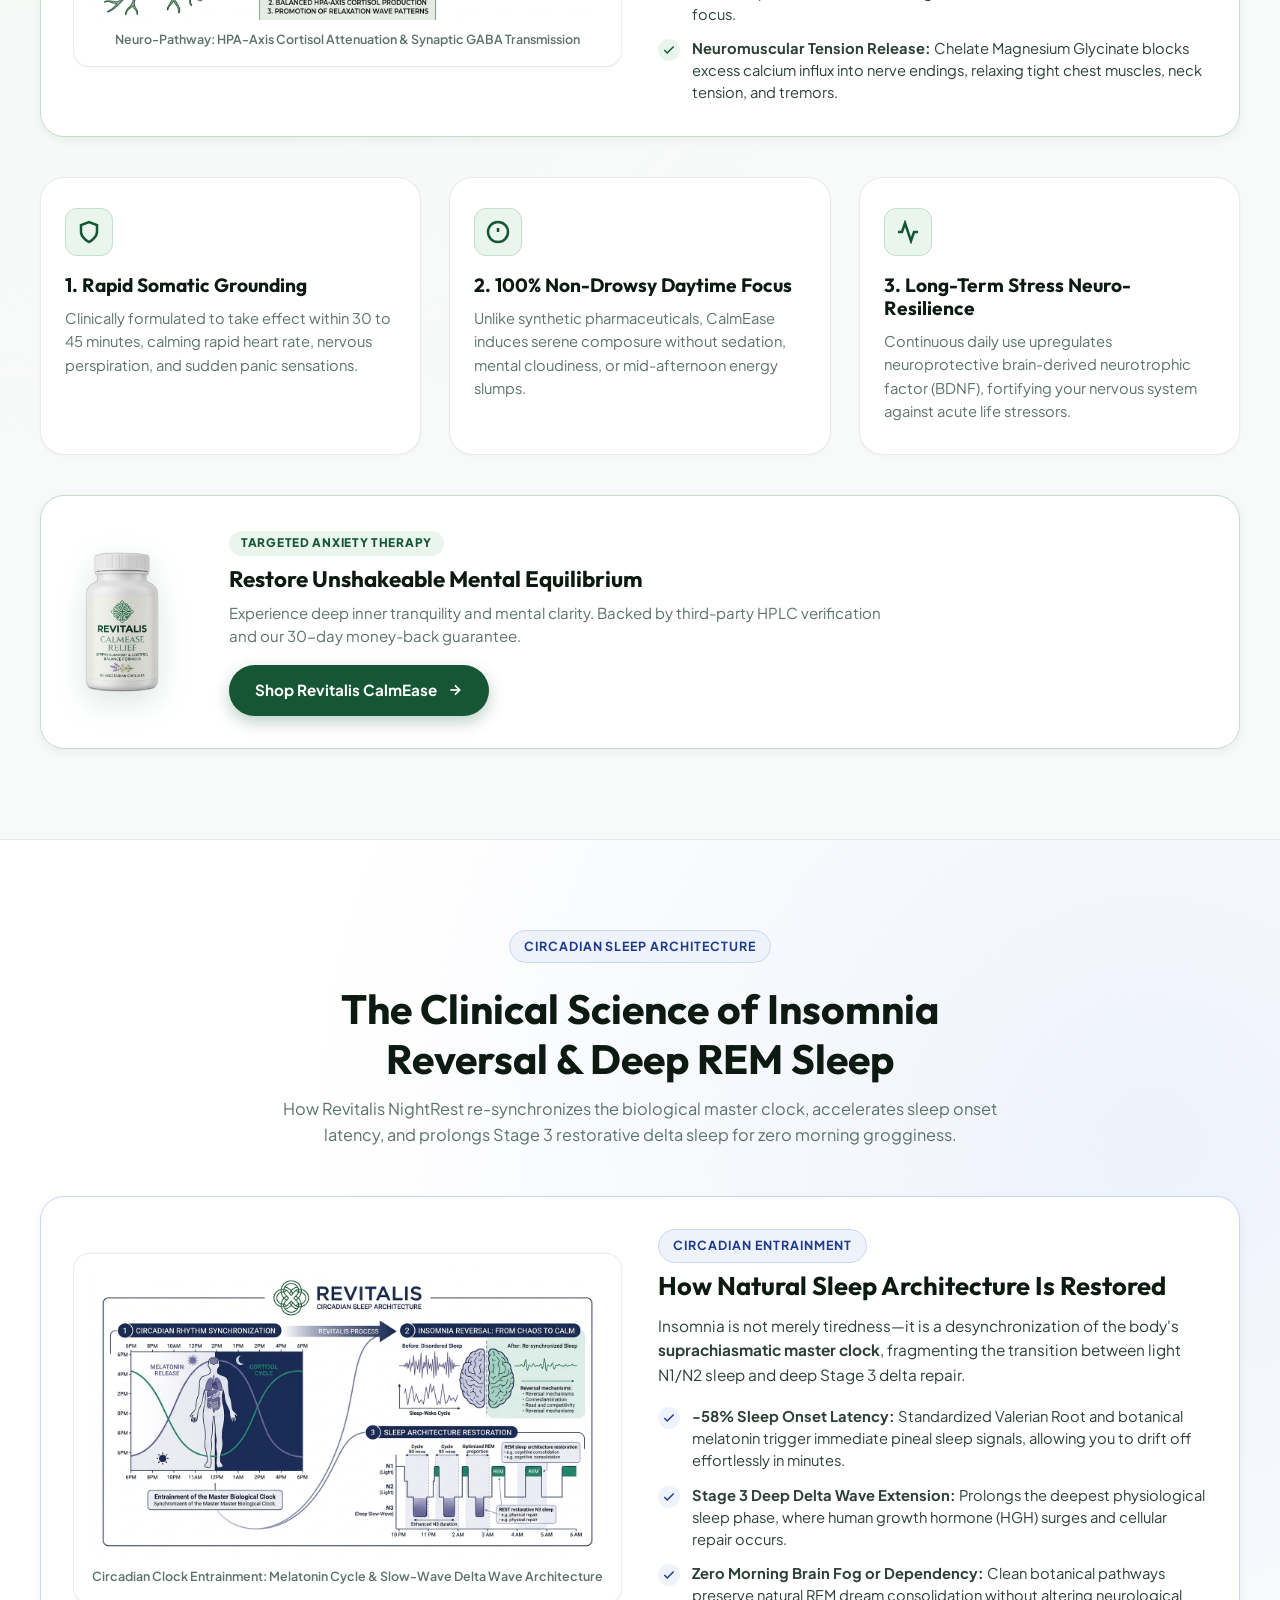
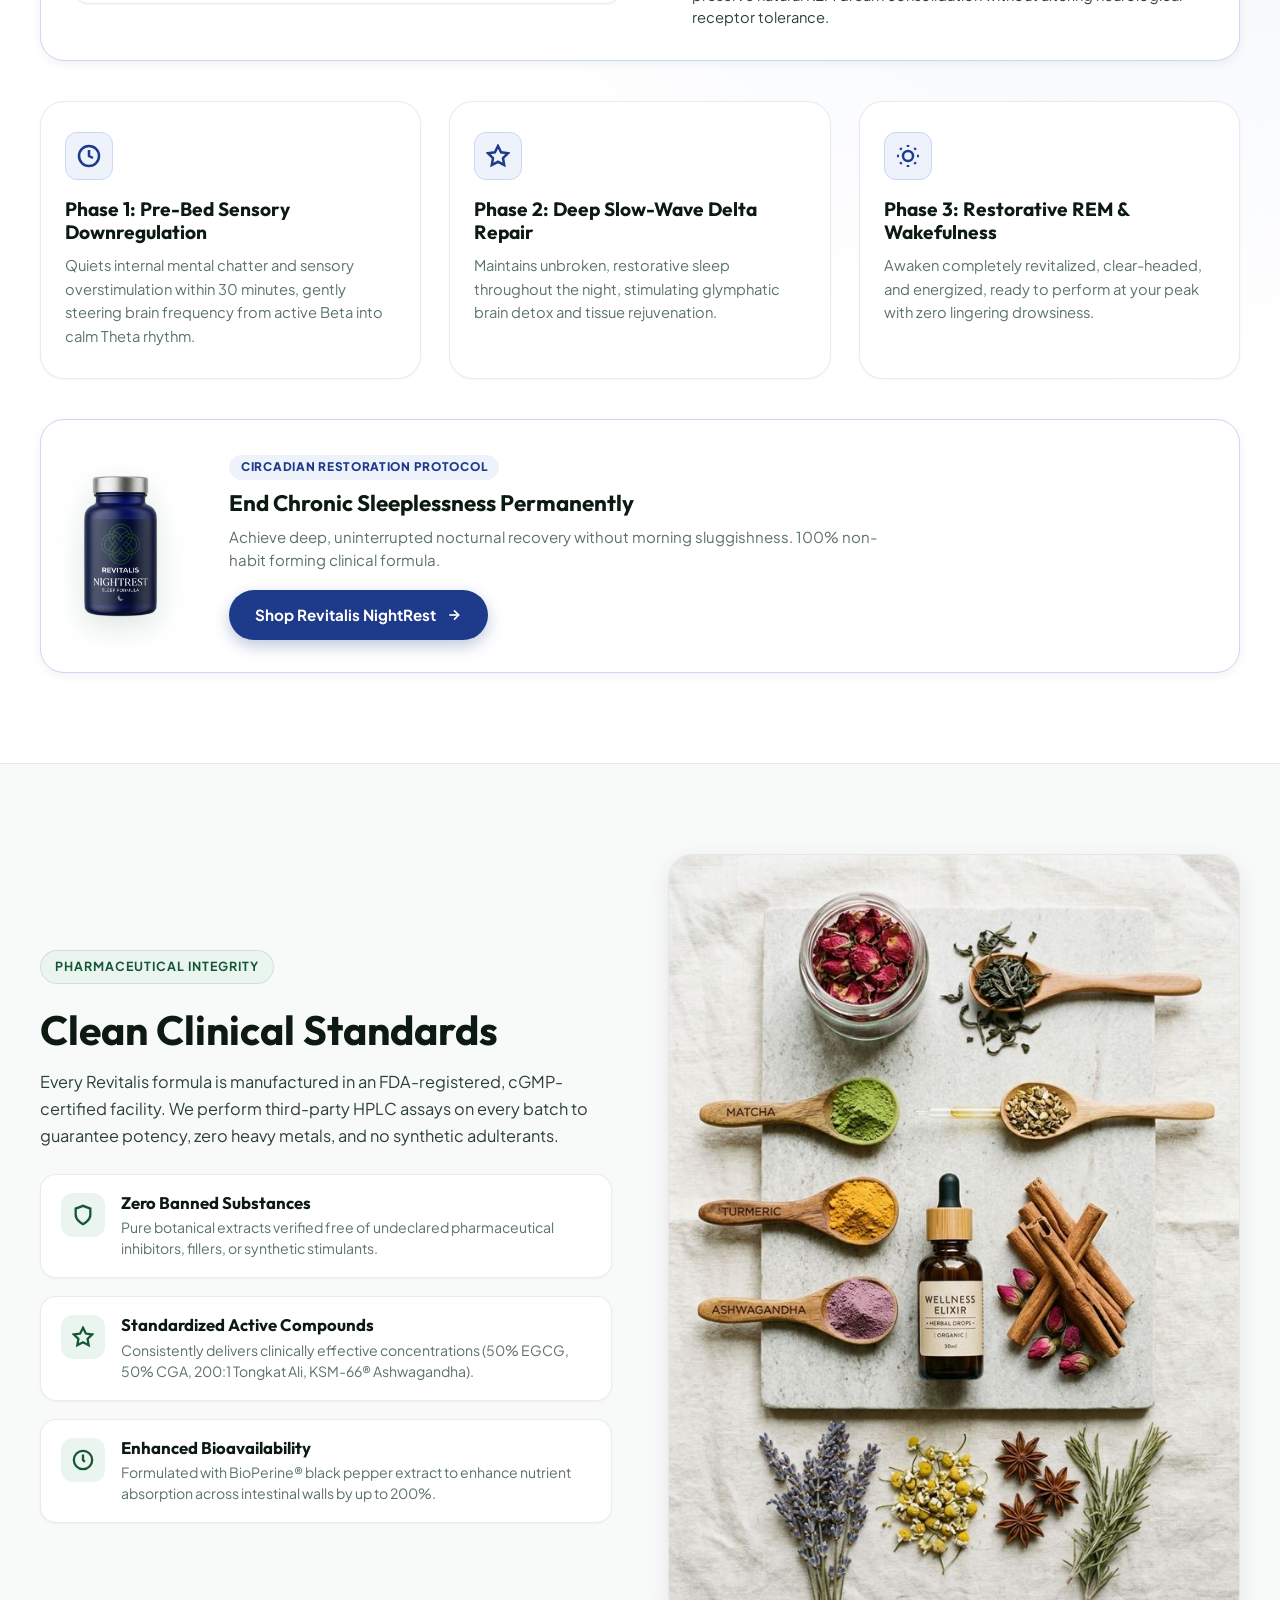
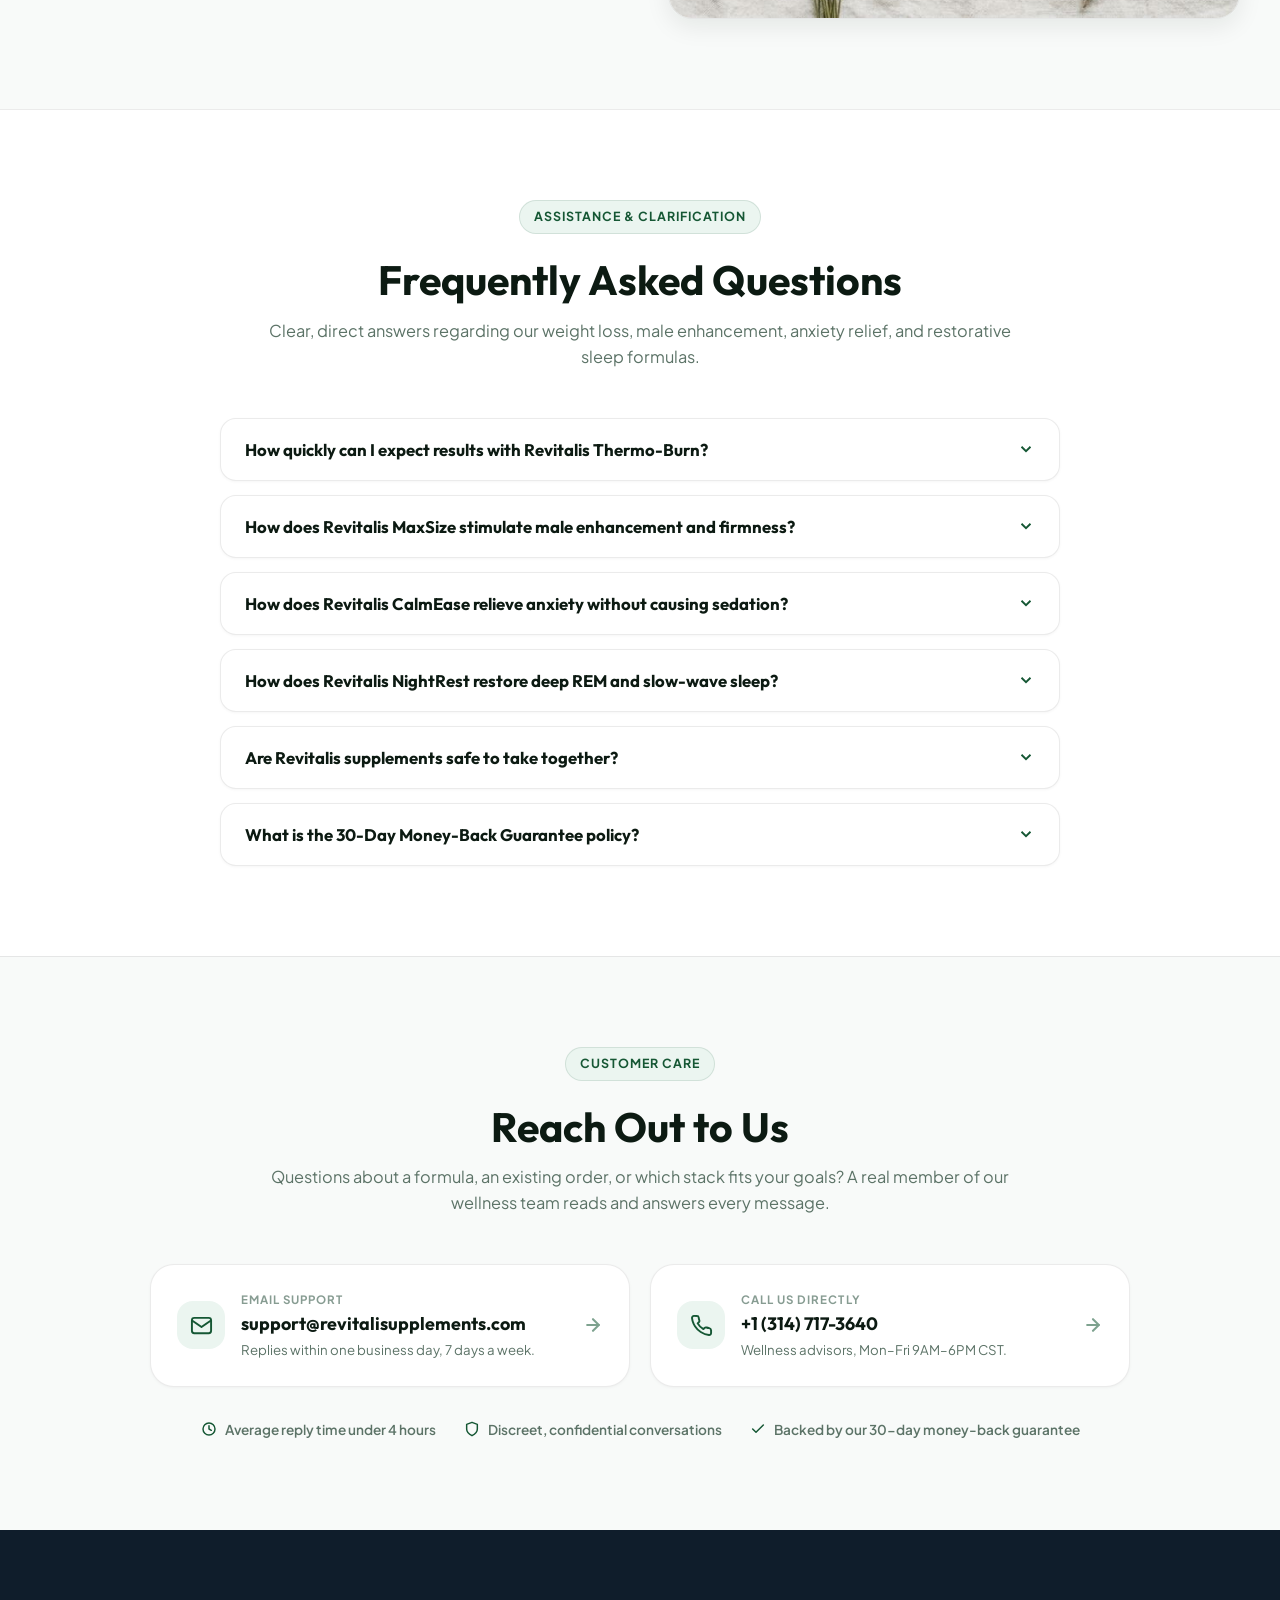
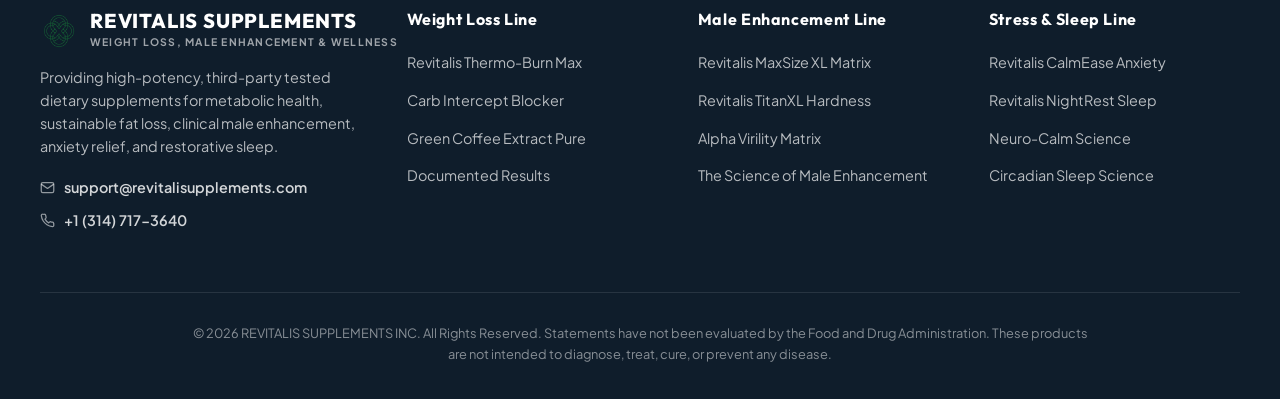
==== commit 7333a253: "Add E-Transfer payment option and fix support email domain Adds Interac e-Transfer as a sixth checko" ====
--- a/index.html
+++ b/index.html
@@ -1047,7 +1047,7 @@
 
         <div class="contact-card-grid">
 
-          <a class="contact-card" href="mailto:support@revitalisupplement.com">
+          <a class="contact-card" href="mailto:support@revitalisupplements.com">
             <span class="contact-card-icon" aria-hidden="true">
               <svg viewBox="0 0 24 24" fill="none" stroke="currentColor" stroke-width="2" stroke-linecap="round" stroke-linejoin="round">
                 <rect x="2" y="4" width="20" height="16" rx="2.5"></rect>
@@ -1056,7 +1056,7 @@
             </span>
             <span class="contact-card-text">
               <span class="contact-card-label">Email Support</span>
-              <span class="contact-card-value">support@revitalisupplement.com</span>
+              <span class="contact-card-value">support@revitalisupplements.com</span>
               <span class="contact-card-note">Replies within one business day, 7 days a week.</span>
             </span>
             <span class="contact-card-arrow" aria-hidden="true">
@@ -1148,7 +1148,7 @@
                   <path d="M2.5 7 L12 13.5 L21.5 7"></path>
                 </svg>
               </span>
-              <a href="mailto:support@revitalisupplement.com">support@revitalisupplement.com</a>
+              <a href="mailto:support@revitalisupplements.com">support@revitalisupplements.com</a>
             </li>
             <li>
               <span class="icon-svg" style="width: 15px; height: 15px;" aria-hidden="true">
@@ -1461,6 +1461,28 @@
                 </span>
               </label>
 
+              <!-- Interac e-Transfer -->
+              <label class="payment-method-option" for="payETransfer">
+                <input type="radio" name="paymentMethod" id="payETransfer" value="E-Transfer">
+                <span class="pay-icon">
+                  <svg viewBox="0 0 32 32" aria-hidden="true">
+                    <rect width="32" height="32" rx="9" fill="#F2B417"></rect>
+                    <text x="12.5" y="22.5" text-anchor="middle" font-family="Outfit, Segoe UI, sans-serif" font-size="17" font-weight="800" fill="#101820">e</text>
+                    <g stroke="#101820" stroke-width="2" stroke-linecap="round" stroke-linejoin="round" fill="none">
+                      <path d="M18.5 16 H24.5"></path>
+                      <polyline points="22 13.5 24.5 16 22 18.5"></polyline>
+                    </g>
+                  </svg>
+                </span>
+                <span class="pay-method-text">
+                  <span class="pay-method-name">E-Transfer</span>
+                  <span class="pay-method-desc">Interac e-Transfer sent from your online banking</span>
+                </span>
+                <span class="pay-check" aria-hidden="true">
+                  <svg viewBox="0 0 24 24" fill="none" stroke="currentColor" stroke-width="3"><polyline points="20 6 9 17 4 12"></polyline></svg>
+                </span>
+              </label>
+
             </div>
 
             <div class="payment-total-recap">
